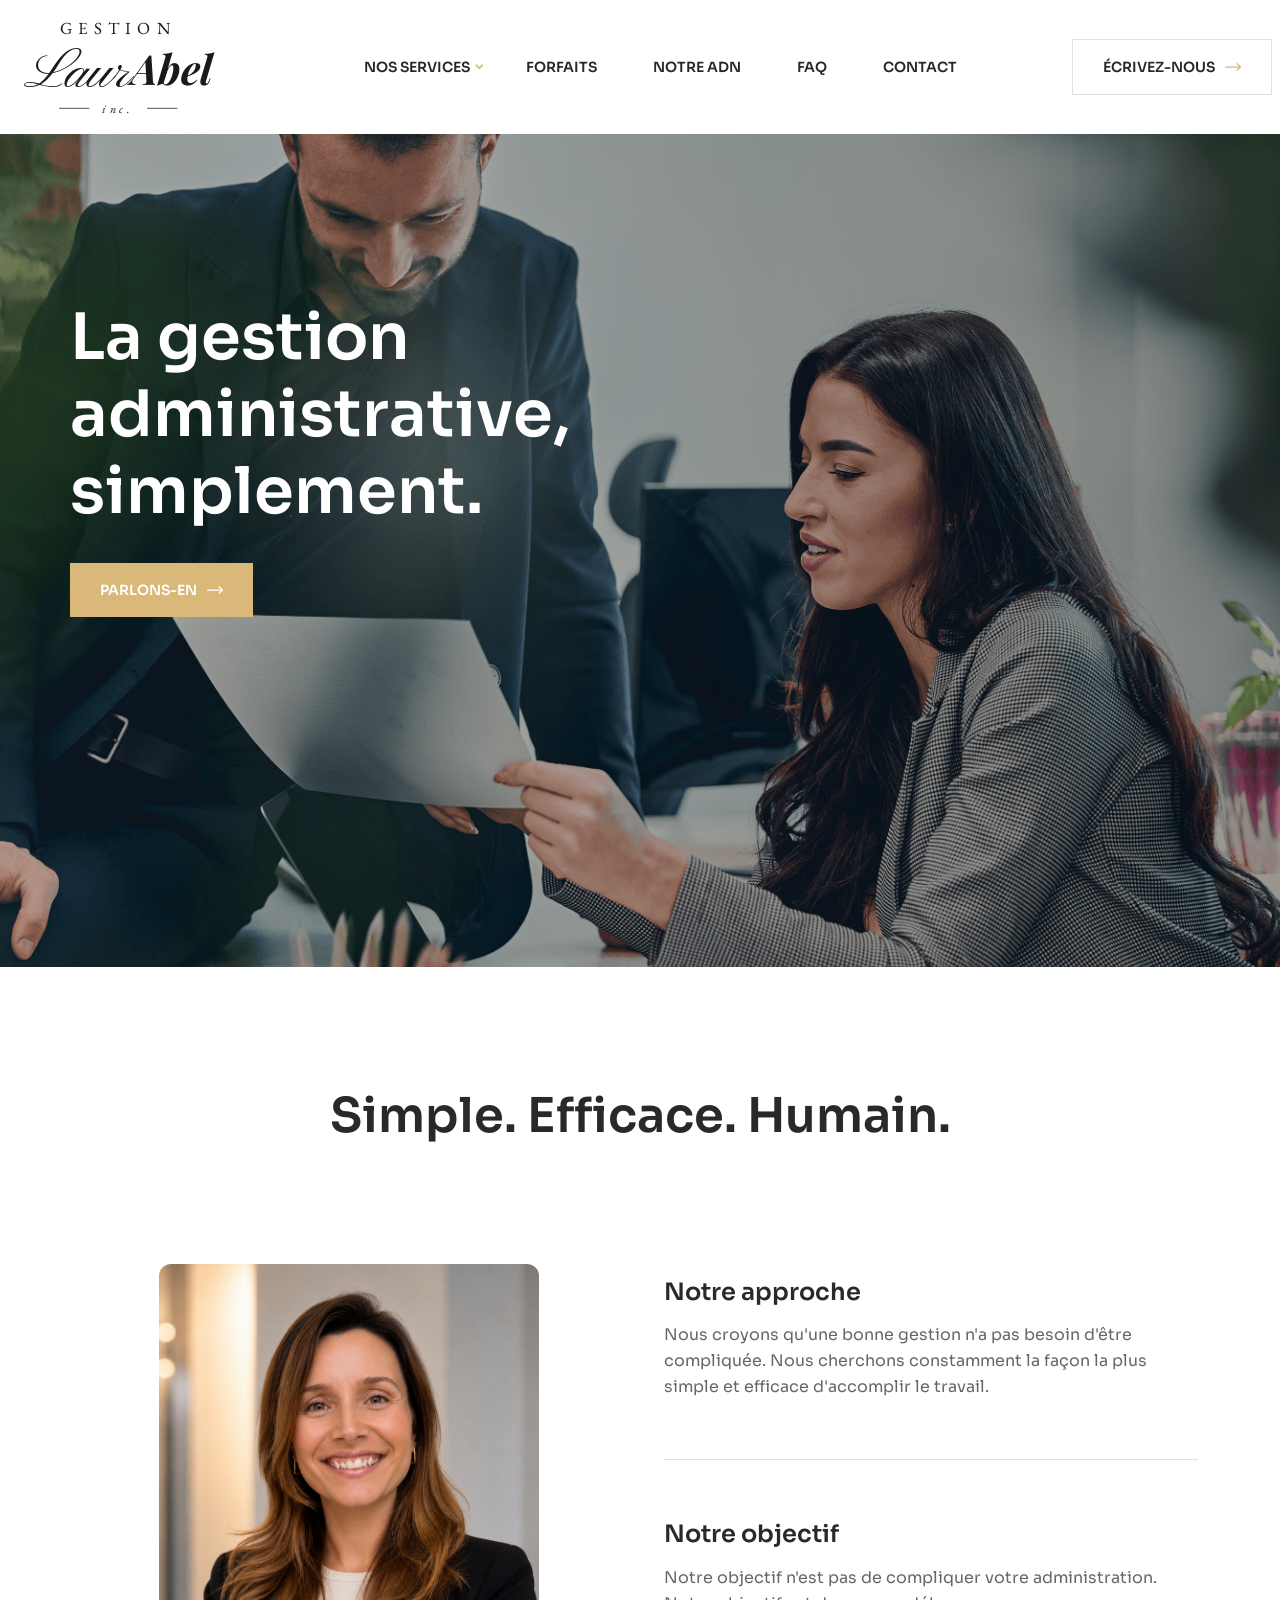
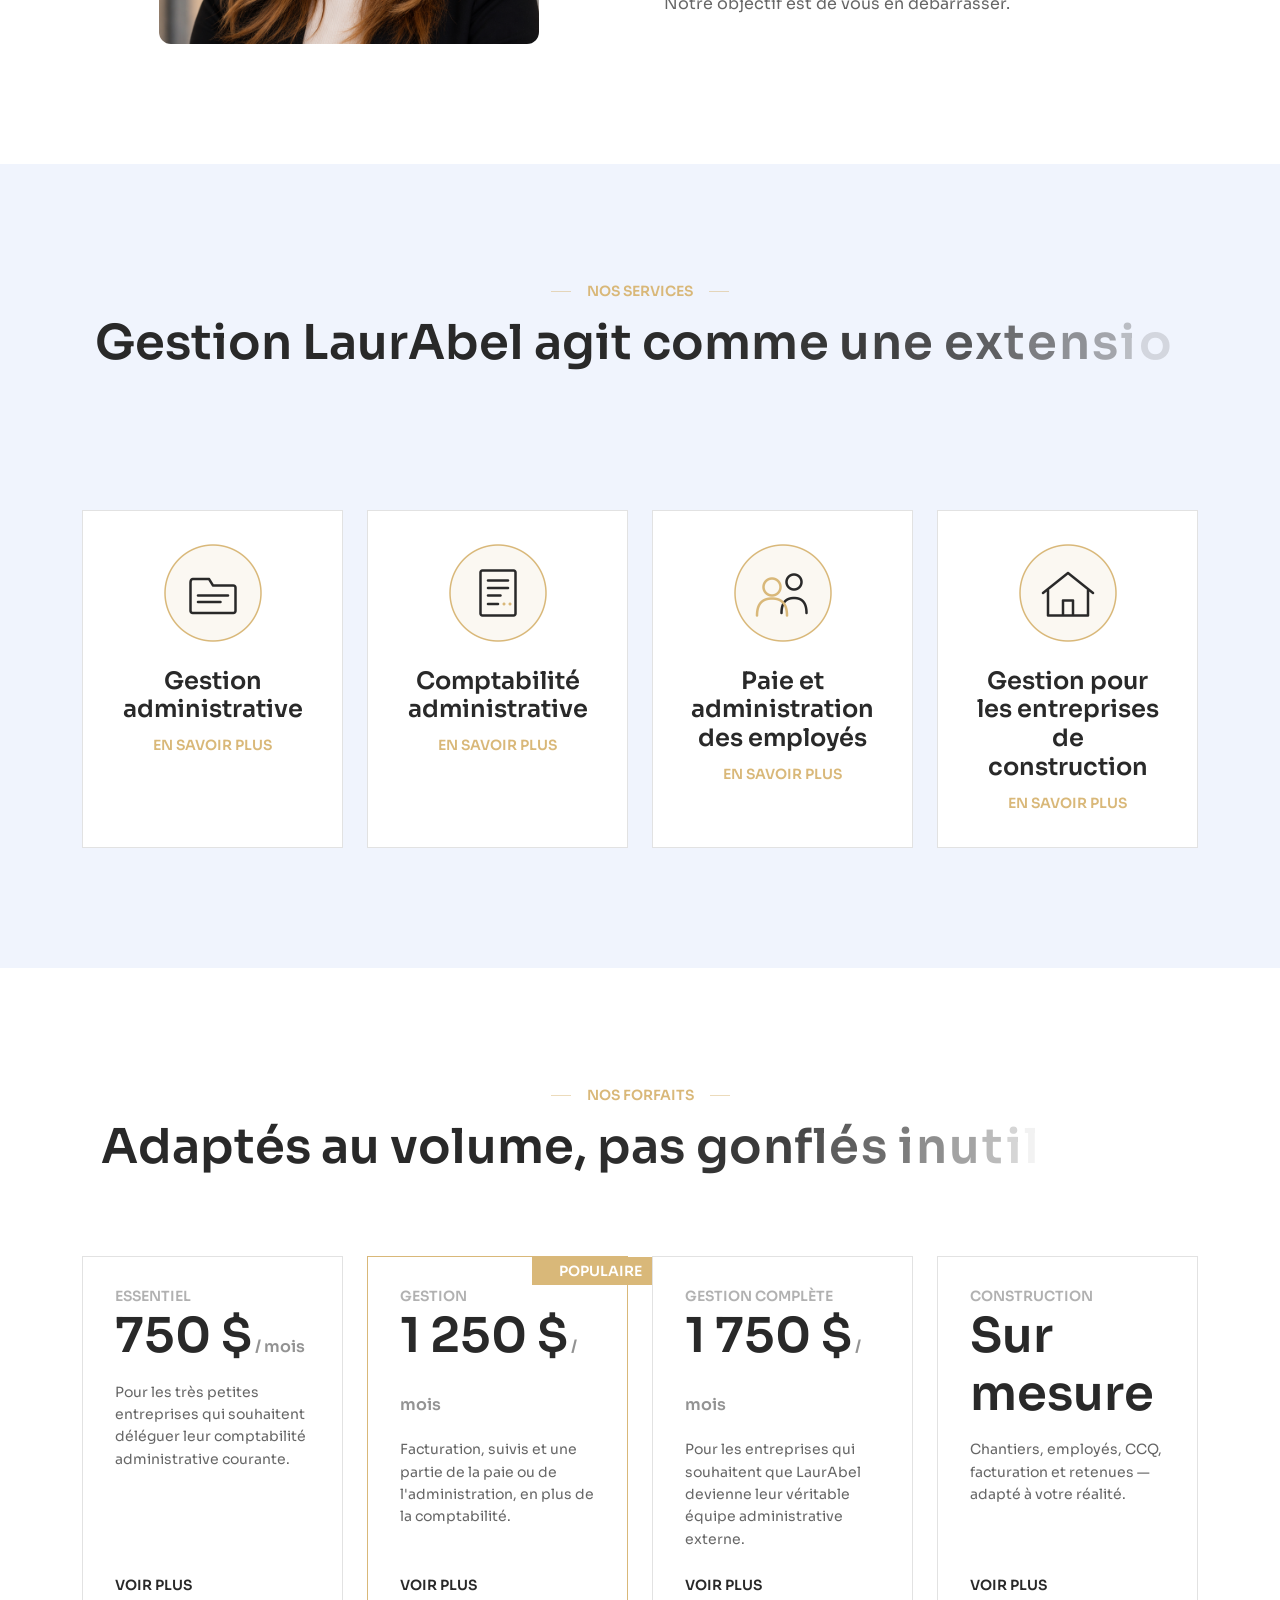
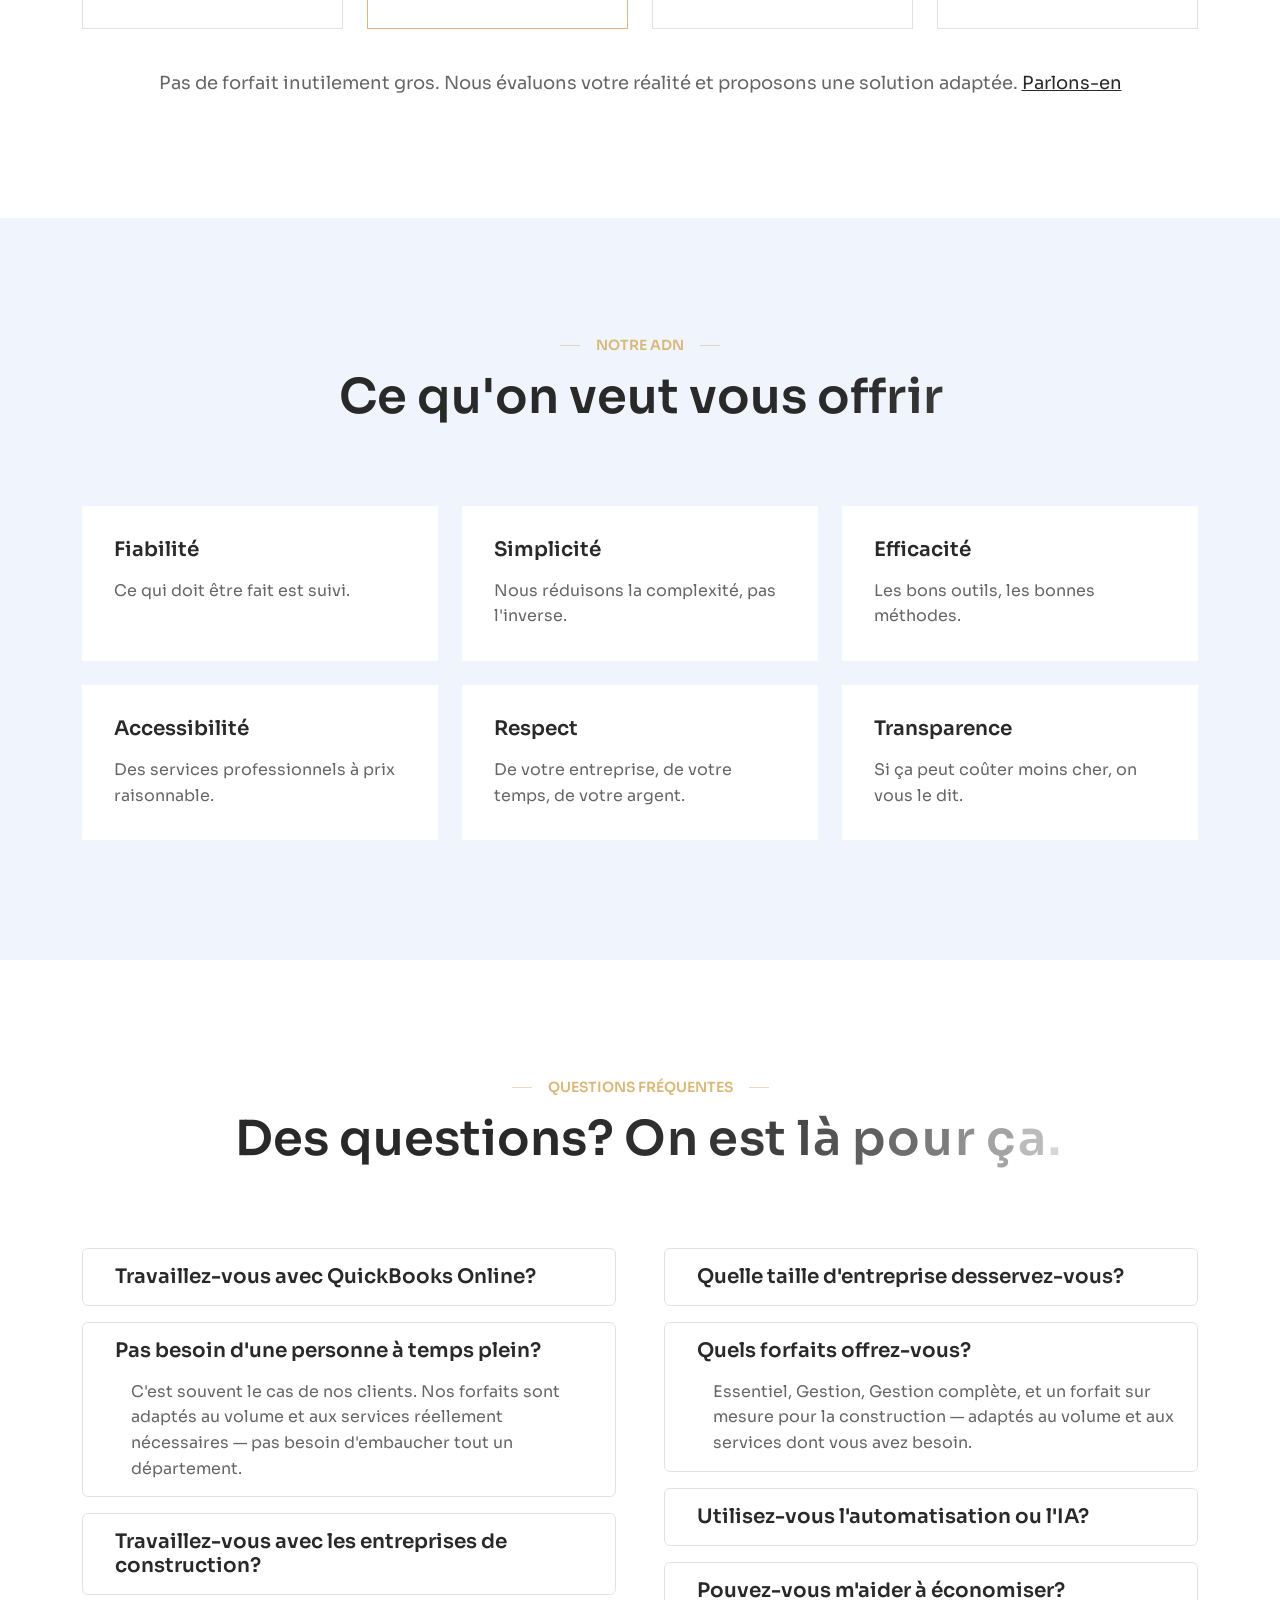
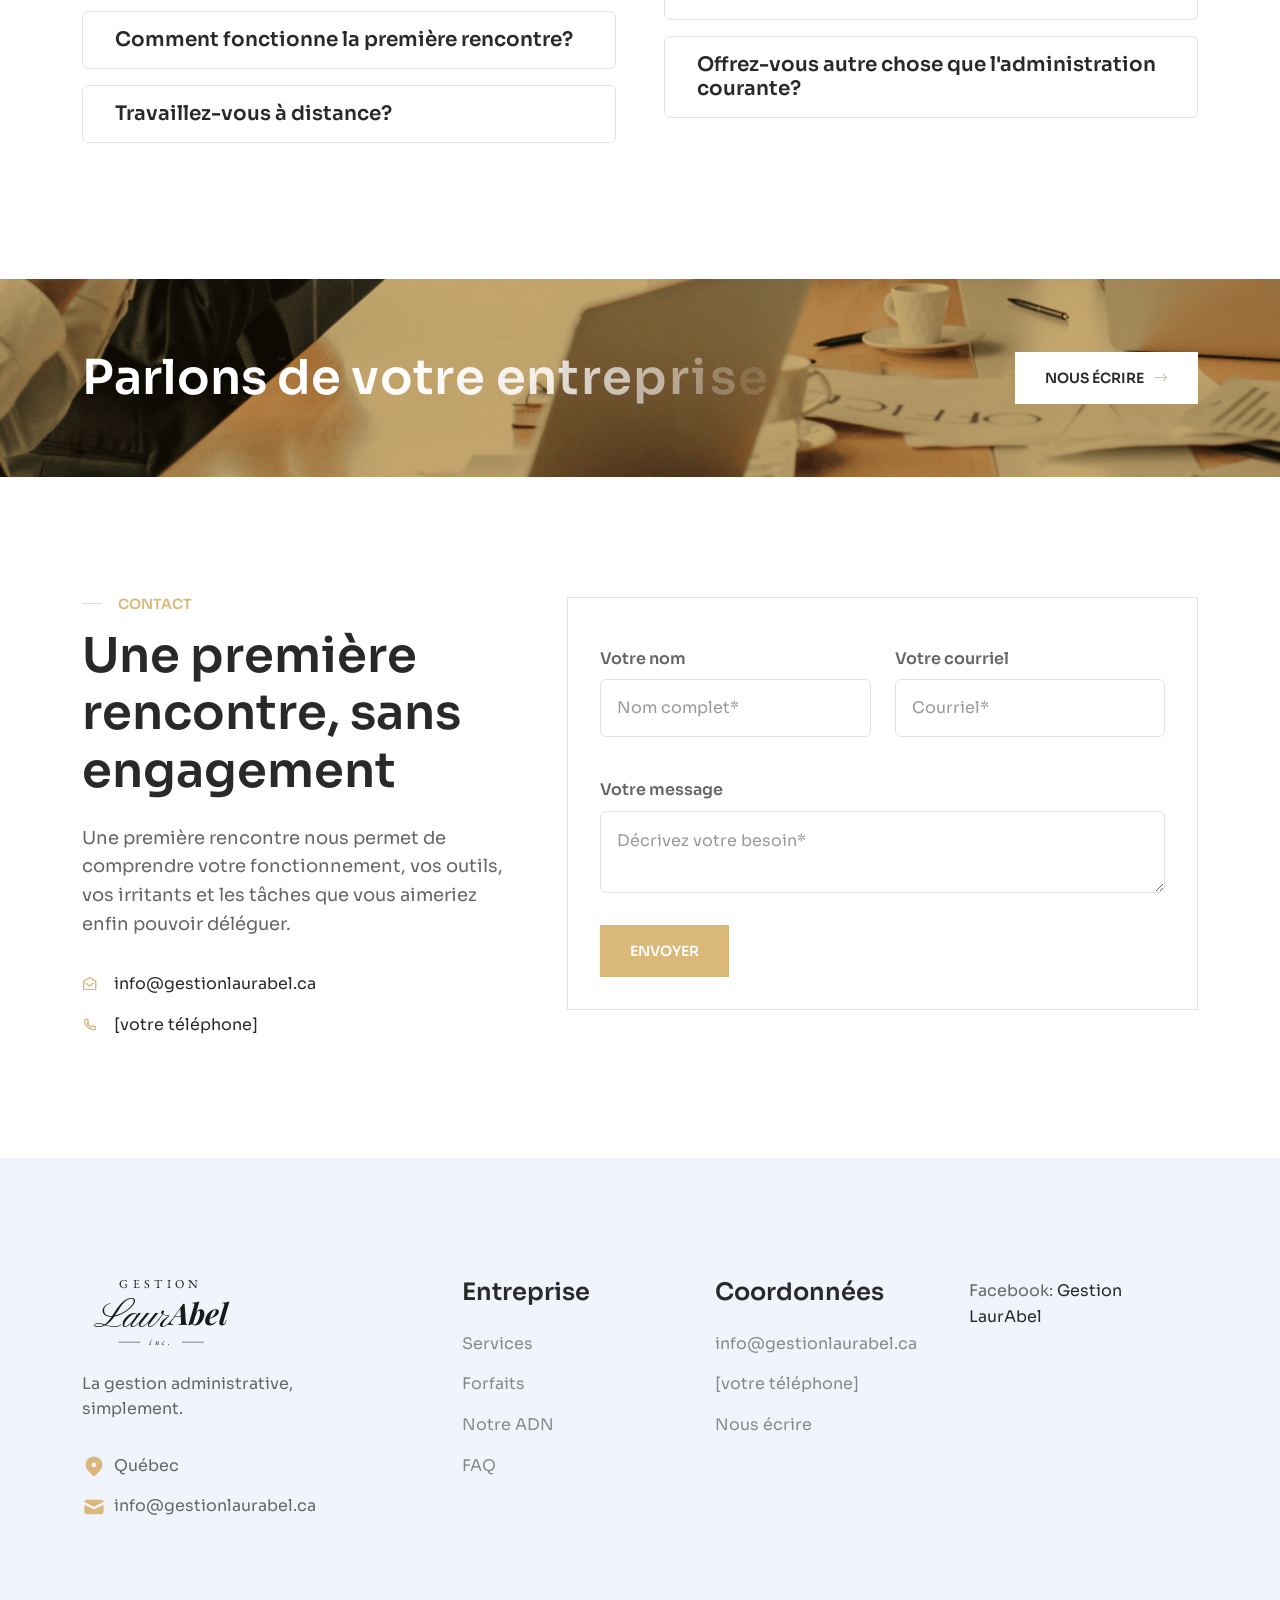
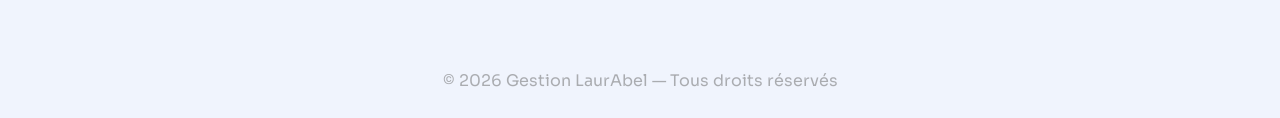
==== index.html @ ca289ada "big update" ====
<!doctype html>
<html lang="en">

<head>
    <!--prettier-ignore-->
    <meta charset="UTF-8" />
    <meta name="viewport" content="width=device-width, initial-scale=1.0" />
    <meta http-equiv="x-ua-compatible" content="ie=edge" />
    <title>Gestion LaurAbel — La gestion administrative, simplement.</title>
    <!-- Favicon icon-->
    <link rel="shortcut icon" type="image/x-icon" href="assets/imgs/template/favicon.svg" />
    <!-- Libs CSS -->
    <link rel="stylesheet" href="assets/css/vendors/bootstrap.min.css" />
    <link rel="stylesheet" href="assets/css/vendors/swiper-bundle.min.css" />
    <link rel="stylesheet" href="assets/css/vendors/aos.css" />
    <link rel="stylesheet" href="assets/css/vendors/carouselTicker.css" />
    <link rel="stylesheet" href="assets/css/vendors/odometer.css" />
    <link rel="stylesheet" href="assets/css/vendors/magnific-popup.css" />
    <link rel="stylesheet" href="assets/fonts/bootstrap-icons/bootstrap-icons.min.css" />
    <link rel="stylesheet" href="assets/fonts/boxicons/boxicons.min.css" />
    <link rel="stylesheet" href="assets/fonts/remixicon/remixicon.css" />
    <link rel="stylesheet" href="assets/fonts/fontawesome/fontawesome.min.css" />
    <link rel="stylesheet" href="assets/fonts/fontawesome/solid.min.css" />
    <link rel="stylesheet" href="assets/fonts/fontawesome/regular.min.css" />
    <link rel="stylesheet" href="https://fonts.googleapis.com/css2?family=Sora:wght@100..800&display=swap" />
    <!-- Main CSS -->
    <link rel="stylesheet" href="assets/css/main.css" />

    <link rel="stylesheet" href="assets/css/style.css" />
</head>

<body class="marketing-agency">
    <!--prettier-ignore-->
    <!--Preloader-->
    <div id="preloader">
        <div id="loader" class="loader">
            <div class="loader-container">
                <div class="loader-icon">
                    <svg class="rotateme" xmlns="http://www.w3.org/2000/svg" width="40" height="40" viewBox="0 0 40 40" fill="none">
                        <g>
                            <path class="fill-primary" d="M24.5043 9.79724L22.7082 18.3981L35.2929 17.1948L37.1117 7.00605L24.5043 9.79724Z" />
                            <path class="fill-primary" d="M31.9171 17.6837L23.2697 20.6189L30.6333 30.3865L40.723 26.6545L31.9171 17.6837Z" />
                            <path class="fill-primary" d="M28.4204 27.86L21.4605 22.2312L16.332 33.3249L24.7296 39.7347L28.4204 27.86Z" />
                            <path class="fill-primary" d="M17.5913 29.998L19.1912 21.3633L6.63465 22.8288L5.04812 33.0511L17.5913 29.998Z" />
                            <path class="fill-primary" d="M10.2917 22.1777L18.8717 19.0632L11.2859 9.45346L1.28177 13.3945L10.2917 22.1777Z" />
                            <path class="fill-primary" d="M13.7243 12.2243L20.8121 17.7054L25.6875 6.50938L17.1442 0.277556L13.7243 12.2243Z" />
                        </g>
                    </svg>
                </div>
            </div>
        </div>
    </div>
    <!--Preloader-end -->

    <!-- Navbar 14 -->
    <header>
        <nav class="navbar navbar-expand-lg  w-100 z-3">
            <div class="container custom-container w-100 mt-2 mb-2 px-lg-0">
                <a class="navbar-brand" href="index.html">
                    <img src="assets/imgs/logo/logo.svg" alt="Gestion LaurAbel" class="logo-nav" />
                </a>
                <div class="d-none d-lg-flex">
                    <ul class="navbar-nav mx-auto gap-4 align-items-lg-center">
                        <li class="nav-item dropdown menu-item-has-children">
                            <a class="nav-link text-uppercase" href="#" role="button" data-bs-toggle="dropdown" aria-expanded="false"> Nos services </a>
                            <ul class="dropdown-menu">
                                <li><a class="dropdown-item" href="services-gestion-administrative.html">Gestion administrative</a></li>
                                <li><a class="dropdown-item" href="services-comptabilite-administrative.html">Comptabilité administrative</a></li>
                                <li><a class="dropdown-item" href="services-paie-administration.html">Paie et administration des employés</a></li>
                                <li><a class="dropdown-item" href="services-construction.html">Gestion pour les entreprises de construction</a></li>
                            </ul>
                        </li>
                        <li class="nav-item">
                            <a class="nav-link text-uppercase" href="#forfaits"> Forfaits </a>
                        </li>
                        <li class="nav-item">
                            <a class="nav-link text-uppercase" href="#valeurs"> Notre ADN </a>
                        </li>
                        <li class="nav-item">
                            <a class="nav-link text-uppercase" href="#faq">FAQ</a>
                        </li>
                        <li class="nav-item">
                            <a class="nav-link text-uppercase" href="#contact">Contact</a>
                        </li>
                    </ul>
                </div>
                <div class="d-flex align-items-center gap-4">
                    <a href="#contact" class="btn btn-outline-secondary d-none d-md-flex">
                        <span>écrivez-nous</span>
                        <svg class="fill-primary" xmlns="http://www.w3.org/2000/svg" width="16" height="16" viewBox="0 0 16 16" fill="none">
                            <g clip-path="url(#clip0_816_117)">
                                <path d="M15.8167 7.55759C15.8165 7.5574 15.8163 7.55719 15.8161 7.557L12.5504 4.307C12.3057 4.06353 11.91 4.06444 11.6665 4.30912C11.423 4.55378 11.4239 4.9495 11.6686 5.193L13.8612 7.375H0.625C0.279813 7.375 0 7.65481 0 8C0 8.34519 0.279813 8.625 0.625 8.625H13.8612L11.6686 10.807C11.4239 11.0505 11.423 11.4462 11.6665 11.6909C11.91 11.9356 12.3058 11.9364 12.5504 11.693L15.8162 8.443C15.8163 8.44281 15.8165 8.44259 15.8167 8.4424C16.0615 8.19809 16.0607 7.80109 15.8167 7.55759Z" fill="white" />
                            </g>
                        </svg>
                    </a>
                    <div class="burger-icon burger-icon-white border rounded-3 top-0 end-0 position-relative">
                        <span class="burger-icon-top"></span>
                        <span class="burger-icon-mid"></span>
                        <span class="burger-icon-bottom"></span>
                    </div>
                </div>
            </div>
        </nav>

        <div class="mobile-menu-overlay"></div>
        <div class="mobile-header-active mobile-header-wrapper-style">
            <div class="mobile-header-wrapper-inner">
                <div class="mobile-header-logo">
                    <a class="d-flex align-items-center gap-2" href="index.html">
                        <img src="assets/imgs/logo/logo.svg" alt="Gestion LaurAbel" class="logo-nav-mobile" />
                    </a>
                    <div class="burger-icon burger-icon-white border rounded-circle">
                        <span class="burger-icon-top"></span>
                        <span class="burger-icon-mid"></span>
                        <span class="burger-icon-bottom"></span>
                    </div>
                </div>
                <div class="mobile-header-content-area">
                    <div class="perfect-scroll">
                        <div class="mobile-menu-wrap mobile-header-border">
                            <nav>
                                <ul class="mobile-menu ps-0">
                                    <li class="has-children">
                                        <a href="#">Nos services</a>
                                        <ul class="sub-menu">
                                            <li><a href="services-gestion-administrative.html">Gestion administrative</a></li>
                                            <li><a href="services-comptabilite-administrative.html">Comptabilité administrative</a></li>
                                            <li><a href="services-paie-administration.html">Paie et administration des employés</a></li>
                                            <li><a href="services-construction.html">Gestion pour les entreprises de construction</a></li>
                                        </ul>
                                    </li>
                                    <li><a href="#forfaits">Forfaits</a></li>
                                    <li><a href="#valeurs">Notre ADN</a></li>
                                    <li><a href="#faq">FAQ</a></li>
                                    <li><a href="#contact">Contact</a></li>
                                </ul>
                            </nav>
                        </div>
                    </div>
                </div>
                <div class="tgmobile__menu-bottom mt-auto">
                    <div class="contact-info">
                        <ul class="list-wrap">
                            <li><span class="opacity-50">Courriel:</span> <a href="mailto:info@gestionlaurabel.ca">info@gestionlaurabel.ca</a></li>
                            <li><span class="opacity-50">Téléphone:</span> <a href="tel:">[votre téléphone]</a></li>
                        </ul>
                    </div>
                    <div class="social-links">
                        <div class="social-icons gap-4 mt-4">
                            <a href="https://www.facebook.com/profile.php?id=61593967176019" class="border border-opacity-10 border-white icon-shape icon-md" target="_blank" rel="noopener">
                                <i class="bi bi-facebook"></i>
                            </a>
                        </div>
                    </div>
                </div>
            </div>
        </div>

    </header>

    <main>
        <!--prettier-ignore-->

        <!--marketing-agency home section 1-->
        <section class="marketing-agency-home-section-1 position-relative">
            <div class="custom-container position-relative">
                <div class="custom-container pt-150 pb-350 position-relative" data-background="assets/imgs/pages/marketing-agency/page-home/home-section-1/bg-img.png">
                    <div class="bg-overlay"></div>
                    <div class="container position-relative z-1">
                        <div class="row align-items-center">
                            <div class="col-lg-6 col-md-12 px-md-0">
                                <h3 class="text-white ds-3 mt-3 text-anime-style-2">La gestion administrative, simplement.</h3>
                                <a href="#contact" class="btn btn-primary mt-4" data-aos="fade-up" data-aos-delay="200">
                                    <span>parlons-en</span>
                                    <svg xmlns="http://www.w3.org/2000/svg" width="16" height="16" viewBox="0 0 16 16" fill="none">
                                        <g clip-path="url(#clip0_964_205)">
                                            <path d="M15.8167 7.55759C15.8165 7.5574 15.8163 7.55719 15.8161 7.557L12.5504 4.307C12.3057 4.06353 11.91 4.06444 11.6665 4.30912C11.423 4.55378 11.4239 4.9495 11.6686 5.193L13.8612 7.375H0.625C0.279813 7.375 0 7.65481 0 8C0 8.34519 0.279813 8.625 0.625 8.625H13.8612L11.6686 10.807C11.4239 11.0505 11.423 11.4462 11.6665 11.6909C11.91 11.9356 12.3058 11.9364 12.5504 11.693L15.8162 8.443C15.8163 8.44281 15.8165 8.44259 15.8167 8.4424C16.0615 8.19809 16.0607 7.80109 15.8167 7.55759Z" fill="white" />
                                        </g>
                                    </svg>
                                </a>
                            </div>
                        </div>
                    </div>
                </div>
            </div>
        </section>

        <!--marketing-agency-home section 2-->
        <section class="marketing-agency-home-section-2 position-relative overflow-hidden py-120">
            <div class="container position-relative z-1">
                <div class="row">
                    <div class="col-lg-10 mx-auto">
                        <div class="text-center pb-120">
                            <h2 class="text-anime-style-3 mb-0">
                                Simple. Efficace. Humain.
                            </h2>
                        </div>
                    </div>
                </div>
                <div class="row g-5 align-items-center">
                    <div class="col-lg-6 col-md-6 text-center">
                        <img data-aos="zoom-in" src="assets/imgs/pages/marketing-agency/page-home/home-section-2/img.png" alt="Gestion LaurAbel" style="max-width: 380px; width: 100%; border-radius: 12px;" />
                    </div>
                    <div class="col-lg-6">
                        <div class="border-bottom pb-60" data-aos="fade-up" data-aos-delay="200">
                            <h6>Notre approche</h6>
                            <p class="pt-2 mb-0">Nous croyons qu'une bonne gestion n'a pas besoin d'être compliquée. Nous cherchons constamment la façon la plus simple et efficace d'accomplir le travail.</p>
                        </div>
                        <div class="pt-60" data-aos="fade-up" data-aos-delay="400">
                            <h6>Notre objectif</h6>
                            <p class="pt-2">Notre objectif n'est pas de compliquer votre administration. Notre objectif est de vous en débarrasser.</p>
                        </div>
                    </div>
                </div>
            </div>
        </section>

        <!--marketing-agency-home-section-3-->
        <section id="services" class="marketing-agency-home-section-3 position-relative overflow-hidden py-120 bg-secondary-2">
            <div class="container">
                <div class="text-center">
                    <span class="content-top btn-text text-primary d-flex align-items-center justify-content-center">
                        <div class="line"></div>
                        <span class="mx-3">nos services</span>
                        <div class="line"></div>
                    </span>
                    <h2 class="mt-3 mb-80 text-anime-style-2">Gestion LaurAbel agit comme une extension de votre entreprise.</h2>
                </div>
            </div>
            <div class="container">
                <div class="row g-4">
                    <div class="col-lg-3 col-md-6" data-aos="fade-up" data-aos-delay="0">
                        <a href="services-gestion-administrative.html" class="text-decoration-none">
                            <div class="bg-white border p-5 text-center h-100 hover-up">
                                <img src="assets/imgs/icons/icon-admin.png" alt="Gestion administrative" style="width: 100px; height: 100px; margin: 0 auto 24px;" />
                                <h6 class="fw-semibold text-dark mb-2">Gestion administrative</h6>
                                <span class="fs-7 text-primary text-uppercase fw-semibold">en savoir plus</span>
                            </div>
                        </a>
                    </div>
                    <div class="col-lg-3 col-md-6" data-aos="fade-up" data-aos-delay="150">
                        <a href="services-comptabilite-administrative.html" class="text-decoration-none">
                            <div class="bg-white border p-5 text-center h-100 hover-up">
                                <img src="assets/imgs/icons/icon-compta.png" alt="Comptabilité administrative" style="width: 100px; height: 100px; margin: 0 auto 24px;" />
                                <h6 class="fw-semibold text-dark mb-2">Comptabilité administrative</h6>
                                <span class="fs-7 text-primary text-uppercase fw-semibold">en savoir plus</span>
                            </div>
                        </a>
                    </div>
                    <div class="col-lg-3 col-md-6" data-aos="fade-up" data-aos-delay="300">
                        <a href="services-paie-administration.html" class="text-decoration-none">
                            <div class="bg-white border p-5 text-center h-100 hover-up">
                                <img src="assets/imgs/icons/icon-paie.png" alt="Paie et administration des employés" style="width: 100px; height: 100px; margin: 0 auto 24px;" />
                                <h6 class="fw-semibold text-dark mb-2">Paie et administration des employés</h6>
                                <span class="fs-7 text-primary text-uppercase fw-semibold">en savoir plus</span>
                            </div>
                        </a>
                    </div>
                    <div class="col-lg-3 col-md-6" data-aos="fade-up" data-aos-delay="450">
                        <a href="services-construction.html" class="text-decoration-none">
                            <div class="bg-white border p-5 text-center h-100 hover-up">
                                <img src="assets/imgs/icons/icon-construction.png" alt="Gestion pour les entreprises de construction" style="width: 100px; height: 100px; margin: 0 auto 24px;" />
                                <h6 class="fw-semibold text-dark mb-2">Gestion pour les entreprises de construction</h6>
                                <span class="fs-7 text-primary text-uppercase fw-semibold">en savoir plus</span>
                            </div>
                        </a>
                    </div>
                </div>
            </div>
        </section>
        <!--marketing-agency-home home section 4-->
        <section id="forfaits" class="marketing-agency-home-section-4 position-relative overflow-hidden pt-120 pb-120">
            <div class="container">
                <div class="mb-80 text-center">
                    <span class="content-top btn-text text-primary d-flex align-items-center justify-content-center">
                        <div class="line"></div>
                        <span class="mx-3">nos forfaits</span>
                        <div class="line"></div>
                    </span>
                    <h2 class="text-dark mt-3 text-anime-style-2">Adaptés au volume, pas gonflés inutilement</h2>
                </div>
                <div class="row g-4">
                    <div class="col-lg-3 col-md-6" data-aos="fade-up" data-aos-delay="0">
                        <div class="bg-white border p-5 h-100 d-flex flex-column">
                            <span class="btn-text opacity-50">Essentiel</span>
                            <h2 class="mb-3 mt-1">750 $<span class="fs-6 opacity-50"> / mois</span></h2>
                            <p class="fs-7 mb-4">Pour les très petites entreprises qui souhaitent déléguer leur comptabilité administrative courante.</p>
                            <a href="forfait-essentiel.html" class="text-uppercase fs-7 fw-semibold mt-auto hover-up">voir plus</a>
                        </div>
                    </div>
                    <div class="col-lg-3 col-md-6" data-aos="fade-up" data-aos-delay="200">
                        <div class="bg-white border border-primary position-relative p-5 h-100 d-flex flex-column">
                            <span class="tag-recommended position-absolute btn-text text-white">populaire</span>
                            <span class="btn-text opacity-50">Gestion</span>
                            <h2 class="mb-3 mt-1">1 250 $<span class="fs-6 opacity-50"> / mois</span></h2>
                            <p class="fs-7 mb-4">Facturation, suivis et une partie de la paie ou de l'administration, en plus de la comptabilité.</p>
                            <a href="forfait-gestion.html" class="text-uppercase fs-7 fw-semibold mt-auto hover-up">voir plus</a>
                        </div>
                    </div>
                    <div class="col-lg-3 col-md-6" data-aos="fade-up" data-aos-delay="400">
                        <div class="bg-white border p-5 h-100 d-flex flex-column">
                            <span class="btn-text opacity-50">Gestion complète</span>
                            <h2 class="mb-3 mt-1">1 750 $<span class="fs-6 opacity-50"> / mois</span></h2>
                            <p class="fs-7 mb-4">Pour les entreprises qui souhaitent que LaurAbel devienne leur véritable équipe administrative externe.</p>
                            <a href="forfait-gestion-complete.html" class="text-uppercase fs-7 fw-semibold mt-auto hover-up">voir plus</a>
                        </div>
                    </div>
                    <div class="col-lg-3 col-md-6" data-aos="fade-up" data-aos-delay="600">
                        <div class="bg-white border p-5 h-100 d-flex flex-column">
                            <span class="btn-text opacity-50">Construction</span>
                            <h2 class="mb-3 mt-1">Sur mesure</h2>
                            <p class="fs-7 mb-4">Chantiers, employés, CCQ, facturation et retenues — adapté à votre réalité.</p>
                            <a href="forfait-construction.html" class="text-uppercase fs-7 fw-semibold mt-auto hover-up">voir plus</a>
                        </div>
                    </div>
                </div>
                <div class="text-center mt-6">
                    <p class="fs-18 mb-0">Pas de forfait inutilement gros. Nous évaluons votre réalité et proposons une solution adaptée. <a href="#contact" class="text-decoration-underline">Parlons-en</a></p>
                </div>
            </div>
        </section>
        <section id="valeurs" class="marketing-agency-home-section-3b position-relative overflow-hidden py-120 bg-secondary-2">
            <div class="container">
                <div class="text-center mb-80">
                    <span class="content-top btn-text text-primary d-flex align-items-center justify-content-center">
                        <div class="line"></div>
                        <span class="mx-3">notre adn</span>
                        <div class="line"></div>
                    </span>
                    <h2 class="mt-3 text-anime-style-2">Ce qu'on veut vous offrir</h2>
                </div>
                <div class="row g-4">
                    <div class="col-lg-4 col-md-6">
                        <div class="bg-white p-5 h-100" data-aos="fade-up" data-aos-delay="0">
                            <h6 class="fs-20 mb-3">Fiabilité</h6>
                            <p class="mb-0">Ce qui doit être fait est suivi.</p>
                        </div>
                    </div>
                    <div class="col-lg-4 col-md-6">
                        <div class="bg-white p-5 h-100" data-aos="fade-up" data-aos-delay="100">
                            <h6 class="fs-20 mb-3">Simplicité</h6>
                            <p class="mb-0">Nous réduisons la complexité, pas l'inverse.</p>
                        </div>
                    </div>
                    <div class="col-lg-4 col-md-6">
                        <div class="bg-white p-5 h-100" data-aos="fade-up" data-aos-delay="200">
                            <h6 class="fs-20 mb-3">Efficacité</h6>
                            <p class="mb-0">Les bons outils, les bonnes méthodes.</p>
                        </div>
                    </div>
                    <div class="col-lg-4 col-md-6">
                        <div class="bg-white p-5 h-100" data-aos="fade-up" data-aos-delay="300">
                            <h6 class="fs-20 mb-3">Accessibilité</h6>
                            <p class="mb-0">Des services professionnels à prix raisonnable.</p>
                        </div>
                    </div>
                    <div class="col-lg-4 col-md-6">
                        <div class="bg-white p-5 h-100" data-aos="fade-up" data-aos-delay="400">
                            <h6 class="fs-20 mb-3">Respect</h6>
                            <p class="mb-0">De votre entreprise, de votre temps, de votre argent.</p>
                        </div>
                    </div>
                    <div class="col-lg-4 col-md-6">
                        <div class="bg-white p-5 h-100" data-aos="fade-up" data-aos-delay="500">
                            <h6 class="fs-20 mb-3">Transparence</h6>
                            <p class="mb-0">Si ça peut coûter moins cher, on vous le dit.</p>
                        </div>
                    </div>
                </div>
            </div>
        </section>

        <section id="faq" class="marketing-agency-home-section-3c position-relative overflow-hidden py-120">
            <div class="container">
                <div class="text-center mb-80">
                    <span class="content-top btn-text text-primary d-flex align-items-center justify-content-center">
                        <div class="line"></div>
                        <span class="mx-3">questions fréquentes</span>
                        <div class="line"></div>
                    </span>
                    <h2 class="mt-3 text-anime-style-2">Des questions? On est là pour ça.</h2>
                </div>
                <div class="row g-lg-5">
                    <div class="col-lg-6">
                        <div class="accordion">
                            <div class="px-0 card collapse-custom mb-3 border" data-aos="fade-up" data-aos-delay="0">
                                <div class="p-0 card-header border-0 bg-transparent">
                                    <a class="collapsed p-3 fw-bold d-flex align-items-center" data-bs-toggle="collapse" href="#collapse1">
                                        <span class="me-3 arrow"></span>
                                        <h6 class="mb-0 fs-20"><span>Travaillez-vous avec QuickBooks Online?</span></h6>
                                    </a>
                                </div>
                                <div id="collapse1" class="collapse" data-bs-parent=".accordion">
                                    <p class="pe-3 fs-6 fw-regular ps-7">Oui, pour la gestion comptable courante. Si votre entreprise utilise un autre système, on peut évaluer avec vous la possibilité d'une transition.</p>
                                </div>
                            </div>
                            <div class="px-0 card collapse-custom mb-3 border" data-aos="fade-up" data-aos-delay="200">
                                <div class="p-0 card-header border-0 bg-transparent">
                                    <a class="p-3 fw-bold d-flex align-items-center" data-bs-toggle="collapse" href="#collapse2">
                                        <span class="me-3 arrow"></span>
                                        <h6 class="mb-0 fs-20"><span>Pas besoin d'une personne à temps plein?</span></h6>
                                    </a>
                                </div>
                                <div id="collapse2" class="collapse show" data-bs-parent=".accordion">
                                    <p class="pe-3 fs-6 fw-regular ps-7">C'est souvent le cas de nos clients. Nos forfaits sont adaptés au volume et aux services réellement nécessaires — pas besoin d'embaucher tout un département.</p>
                                </div>
                            </div>
                            <div class="px-0 card collapse-custom mb-3 border" data-aos="fade-up" data-aos-delay="400">
                                <div class="p-0 card-header border-0 bg-transparent">
                                    <a class="collapsed p-3 fw-bold d-flex align-items-center" data-bs-toggle="collapse" href="#collapse3">
                                        <span class="me-3 arrow"></span>
                                        <h6 class="mb-0 fs-20"><span>Travaillez-vous avec les entreprises de construction?</span></h6>
                                    </a>
                                </div>
                                <div id="collapse3" class="collapse" data-bs-parent=".accordion">
                                    <p class="pe-3 fs-6 fw-regular ps-7">Oui. On connaît les réalités administratives particulières des petites entreprises de construction : feuilles de temps, CCQ, facturation par chantier, retenues contractuelles.</p>
                                </div>
                            </div>
                            <div class="px-0 card collapse-custom mb-3 border" data-aos="fade-up" data-aos-delay="600">
                                <div class="p-0 card-header border-0 bg-transparent">
                                    <a class="collapsed p-3 fw-bold d-flex align-items-center" data-bs-toggle="collapse" href="#collapse4">
                                        <span class="me-3 arrow"></span>
                                        <h6 class="mb-0 fs-20"><span>Comment fonctionne la première rencontre?</span></h6>
                                    </a>
                                </div>
                                <div id="collapse4" class="collapse" data-bs-parent=".accordion">
                                    <p class="pe-3 fs-6 fw-regular ps-7">Elle nous permet de comprendre votre fonctionnement, vos outils, vos irritants et les tâches que vous aimeriez enfin pouvoir déléguer.</p>
                                </div>
                            </div>
                            <div class="px-0 card collapse-custom mb-3 border" data-aos="fade-up" data-aos-delay="800">
                                <div class="p-0 card-header border-0 bg-transparent">
                                    <a class="collapsed p-3 fw-bold d-flex align-items-center" data-bs-toggle="collapse" href="#collapse5">
                                        <span class="me-3 arrow"></span>
                                        <h6 class="mb-0 fs-20"><span>Travaillez-vous à distance?</span></h6>
                                    </a>
                                </div>
                                <div id="collapse5" class="collapse" data-bs-parent=".accordion">
                                    <p class="pe-3 fs-6 fw-regular ps-7">Oui, on privilégie un environnement numérique et le travail à distance afin de garder nos opérations simples, rapides et efficaces.</p>
                                </div>
                            </div>
                        </div>
                    </div>
                    <div class="col-lg-6">
                        <div class="accordion2">
                            <div class="px-0 card collapse-custom mb-3 border" data-aos="fade-up" data-aos-delay="0">
                                <div class="p-0 card-header border-0 bg-transparent">
                                    <a class="collapsed p-3 fw-bold d-flex align-items-center" data-bs-toggle="collapse" href="#collapse6">
                                        <span class="me-3 arrow"></span>
                                        <h6 class="mb-0 fs-20"><span>Quelle taille d'entreprise desservez-vous?</span></h6>
                                    </a>
                                </div>
                                <div id="collapse6" class="collapse" data-bs-parent=".accordion2">
                                    <p class="pe-3 fs-6 fw-regular ps-7">Nos services sont particulièrement adaptés aux entreprises d'environ 10 employés et moins.</p>
                                </div>
                            </div>
                            <div class="px-0 card collapse-custom mb-3 border" data-aos="fade-up" data-aos-delay="200">
                                <div class="p-0 card-header border-0 bg-transparent">
                                    <a class="p-3 fw-bold d-flex align-items-center" data-bs-toggle="collapse" href="#collapse7">
                                        <span class="me-3 arrow"></span>
                                        <h6 class="mb-0 fs-20"><span>Quels forfaits offrez-vous?</span></h6>
                                    </a>
                                </div>
                                <div id="collapse7" class="collapse show" data-bs-parent=".accordion2">
                                    <p class="pe-3 fs-6 fw-regular ps-7">Essentiel, Gestion, Gestion complète, et un forfait sur mesure pour la construction — adaptés au volume et aux services dont vous avez besoin.</p>
                                </div>
                            </div>
                            <div class="px-0 card collapse-custom mb-3 border" data-aos="fade-up" data-aos-delay="400">
                                <div class="p-0 card-header border-0 bg-transparent">
                                    <a class="collapsed p-3 fw-bold d-flex align-items-center" data-bs-toggle="collapse" href="#collapse8">
                                        <span class="me-3 arrow"></span>
                                        <h6 class="mb-0 fs-20"><span>Utilisez-vous l'automatisation ou l'IA?</span></h6>
                                    </a>
                                </div>
                                <div id="collapse8" class="collapse" data-bs-parent=".accordion2">
                                    <p class="pe-3 fs-6 fw-regular ps-7">Lorsque ça améliore nos façons de faire, oui — tout en gardant une supervision humaine là où elle est nécessaire.</p>
                                </div>
                            </div>
                            <div class="px-0 card collapse-custom mb-3 border" data-aos="fade-up" data-aos-delay="600">
                                <div class="p-0 card-header border-0 bg-transparent">
                                    <a class="collapsed p-3 fw-bold d-flex align-items-center" data-bs-toggle="collapse" href="#collapse9">
                                        <span class="me-3 arrow"></span>
                                        <h6 class="mb-0 fs-20"><span>Pouvez-vous m'aider à économiser?</span></h6>
                                    </a>
                                </div>
                                <div id="collapse9" class="collapse" data-bs-parent=".accordion2">
                                    <p class="pe-3 fs-6 fw-regular ps-7">Si on identifie qu'un processus peut être simplifié ou qu'un abonnement semble inutile, on vous le propose — même si ça veut dire moins de travail à facturer de notre côté.</p>
                                </div>
                            </div>
                            <div class="px-0 card collapse-custom mb-3 border" data-aos="fade-up" data-aos-delay="800">
                                <div class="p-0 card-header border-0 bg-transparent">
                                    <a class="collapsed p-3 fw-bold d-flex align-items-center" data-bs-toggle="collapse" href="#collapse10">
                                        <span class="me-3 arrow"></span>
                                        <h6 class="mb-0 fs-20"><span>Offrez-vous autre chose que l'administration courante?</span></h6>
                                    </a>
                                </div>
                                <div id="collapse10" class="collapse" data-bs-parent=".accordion2">
                                    <p class="pe-3 fs-6 fw-regular ps-7">Oui : ressources humaines, budgets, procédures et optimisation, automatisation, subventions et soutien numérique de base.</p>
                                </div>
                            </div>
                        </div>
                    </div>
                </div>
            </div>
        </section>

        <section class="marketing-agency-home-section-9 position-relative overflow-hidden">
            <div class="cta" data-background="assets/imgs/pages/marketing-agency/page-home/home-section-9/bg.png">
                <div class="bg-overlay"></div>
                <div class="container position-relative z-1">
                    <div class="d-flex flex-wrap justify-content-center justify-content-lg-between align-items-center gap-5">
                        <h2 class="text-white mb-0 text-center text-anime-style-2">Parlons de votre entreprise.</h2>
                        <a href="#contact" class="btn btn-white" data-aos="zoom-in" data-aos-delay="200">
                            <span class="text-dark">nous écrire</span>
                            <i class="bi bi-arrow-right text-primary"></i>
                        </a>
                    </div>
                </div>
            </div>
        </section>

        <section id="contact" class="marketing-agency-home-section-3 position-relative overflow-hidden py-120">
            <div class="container">
                <div class="row g-5">
                    <div class="col-lg-5">
                        <span class="content-top btn-text text-primary d-flex align-items-center">
                            <div class="line"></div>
                            <span class="mx-3">contact</span>
                        </span>
                        <h2 class="mt-3 mb-4">Une première rencontre, sans engagement</h2>
                        <p class="fs-18 mb-5">Une première rencontre nous permet de comprendre votre fonctionnement, vos outils, vos irritants et les tâches que vous aimeriez enfin pouvoir déléguer.</p>
                        <div class="d-flex flex-column gap-3">
                            <a href="mailto:info@gestionlaurabel.ca" class="d-flex gap-3 align-items-center">
                                <i class="ri-mail-open-line text-primary"></i>
                                <span class="text-dark">info@gestionlaurabel.ca</span>
                            </a>
                            <a href="tel:" class="d-flex gap-3 align-items-center">
                                <i class="ri-phone-line text-primary"></i>
                                <span class="text-dark">[votre téléphone]</span>
                            </a>
                        </div>
                    </div>
                    <div class="col-lg-7">
                        <form action="https://formspree.io/f/xkjnzqvz" method="POST" class="form-group d-flex flex-column gap-3 p-md-5 p-4 border bg-white">
                            <div class="row">
                                <div class="col-md-6">
                                    <label for="username" class="fw-semibold mb-2 mt-3">Votre nom</label>
                                    <input type="text" name="nom" id="username" class="form-control p-3" placeholder="Nom complet*" required />
                                </div>
                                <div class="col-md-6">
                                    <label for="email" class="fw-semibold mb-2 mt-3">Votre courriel</label>
                                    <input type="email" name="email" id="email" class="form-control p-3" placeholder="Courriel*" required />
                                </div>
                            </div>
                            <div class="col-12">
                                <label for="message" class="fw-semibold mb-2 mt-4">Votre message</label>
                                <textarea name="message" class="form-control p-3 message" id="message" placeholder="Décrivez votre besoin*" required style="padding-left: 1rem !important;"></textarea>
                            </div>
                            <div class="d-inline-block">
                                <button class="btn btn-primary mt-3" type="submit">
                                    <span>Envoyer</span>
                                </button>
                            </div>
                        </form>
                    </div>
                </div>
            </div>
        </section>

    </main>
    <!--prettier-ignore-->
    <!-- Footer -->
    <footer>
        <div class="section-footer-14 position-relative">
            <div class="container-fluid">
                <div class="container position-relative z-2">
                    <div class="border-4 pt-120">
                        <div class="row pb-110">
                            <div class="col-lg-4 col-12">
                                <a href="index.html" class="d-flex align-items-center gap-2 d-inline-flex">
                                    <img src="assets/imgs/logo/logo.svg" alt="Gestion LaurAbel" class="logo-footer" />
                                </a>
                                <p class=" py-3">
                                    La gestion administrative, <br />
                                    simplement.
                                </p>
                                <a href="#" class="d-flex gap-2">
                                    <div>
                                        <svg class="fill-primary" xmlns="http://www.w3.org/2000/svg" width="24" height="24" viewBox="0 0 24 24" fill="none">
                                            <path fill-rule="evenodd" clip-rule="evenodd" d="M6.0604 4.86069C9.3408 1.58029 14.6594 1.58029 17.9398 4.86069C21.2202 8.1411 21.2202 13.4597 17.9398 16.7401L12.0001 22.6798L6.0604 16.7401C2.78 13.4597 2.78 8.1411 6.0604 4.86069ZM12.0001 13.2004C13.3256 13.2004 14.4001 12.1259 14.4001 10.8004C14.4001 9.47491 13.3256 8.40039 12.0001 8.40039C10.6746 8.40039 9.6001 9.47491 9.6001 10.8004C9.6001 12.1259 10.6746 13.2004 12.0001 13.2004Z" fill="white" />
                                        </svg>
                                    </div>
                                    <p>Québec</p>
                                </a>
                                <a href="#" class="d-flex gap-2">
                                    <div>
                                        <svg class="fill-primary" xmlns="http://www.w3.org/2000/svg" width="24" height="24" viewBox="0 0 24 24" fill="none">
                                            <path d="M2.4039 7.06105L11.9998 11.859L21.5959 7.06099C21.5235 5.80056 20.4785 4.80078 19.1999 4.80078H4.7999C3.52132 4.80078 2.47626 5.8006 2.4039 7.06105Z" fill="white" />
                                            <path d="M21.5999 9.74227L11.9998 14.5423L2.3999 9.74233V16.8008C2.3999 18.1263 3.47442 19.2008 4.7999 19.2008H19.1999C20.5254 19.2008 21.5999 18.1263 21.5999 16.8008V9.74227Z" fill="white" />
                                        </svg>
                                    </div>
                                    <p>info@gestionlaurabel.ca</p>
                                </a>
                            </div>
                            <div class="col-lg-8 mt-lg-0 mt-8">
                                <div class="row">
                                    <div class="col-lg-4 col-md-4 col-6">
                                        <h6 class="pb-3">Entreprise</h6>
                                        <div class="d-flex flex-column align-items-start">
                                            <a href="#services">
                                                <p class="hover-effect-1 opacity-75">Services</p>
                                            </a>
                                            <a href="#forfaits">
                                                <p class="hover-effect-1 opacity-75">Forfaits</p>
                                            </a>
                                            <a href="#valeurs">
                                                <p class="hover-effect-1 opacity-75">Notre ADN</p>
                                            </a>
                                            <a href="#faq">
                                                <p class="hover-effect-1 opacity-75">FAQ</p>
                                            </a>
                                        </div>
                                    </div>
                                    <div class="col-lg-4 col-md-4 col-6">
                                        <h6 class="pb-3">Coordonnées</h6>
                                        <div class="d-flex flex-column align-items-start">
                                            <a href="mailto:info@gestionlaurabel.ca"><p class="hover-effect-1 opacity-75">info@gestionlaurabel.ca</p></a>
                                            <a href="#"><p class="hover-effect-1 opacity-75">[votre téléphone]</p></a>
                                            <a href="#contact"><p class="hover-effect-1 opacity-75">Nous écrire</p></a>
                                        </div>
                                    </div>
                                    <div class="col-lg-4 col-md-4 col-6 mt-md-0 mt-5">
                                        <p class="fs=7">Facebook: <a href="https://www.facebook.com/profile.php?id=61593967176019" target="_blank" rel="noopener" class="text-dark hover-effect-1">Gestion LaurAbel</a></p>
                                    </div>
                                </div>
                            </div>
                        </div>
                    <div class="text-center py-4 d-flex align-items-center justify-content-center flex-wrap">
                        <p class=" opacity-50 mb-0">© 2026 Gestion LaurAbel — Tous droits réservés</p>
                    </div>
                </div>
            </div>
        </div>
    </div>
    </footer>

    <!-- Scroll top -->
    <div class="btn-scroll-top">
        <svg class="progress-square svg-content" width="100%" height="100%" viewBox="0 0 40 40">
            <path d="M8 1H32C35.866 1 39 4.13401 39 8V32C39 35.866 35.866 39 32 39H8C4.13401 39 1 35.866 1 32V8C1 4.13401 4.13401 1 8 1Z" />
        </svg>
    </div>

    <!-- Libs JS -->
    <script src="assets/js/vendors/jquery-3.7.1.min.js"></script>
    <script src="assets/js/vendors/bootstrap.bundle.min.js"></script>
    <script src="assets/js/vendors/swiper-bundle.min.js"></script>
    <script src="assets/js/vendors/aos.js"></script>
    <script src="assets/js/vendors/wow.min.js"></script>
    <script src="assets/js/vendors/headhesive.min.js"></script>
    <script src="assets/js/vendors/smart-stick-nav.js"></script>
    <script src="assets/js/vendors/jquery.carouselTicker.min.js"></script>
    <script src="assets/js/vendors/jquery.odometer.min.js"></script>
    <script src="assets/js/vendors/jquery.appear.js"></script>
    <script src="assets/js/vendors/jquery.magnific-popup.min.js"></script>
    <script src="assets/js/vendors/gsap.min.js"></script>
    <script src="assets/js/vendors/ScrollToPlugin.min.js"></script>
    <script src="assets/js/vendors/ScrollTrigger.min.js"></script>
    <script src="assets/js/vendors/aat.min.js"></script>
    <script src="assets/js/vendors/Splitetext.js"></script>
    <script src="assets/js/vendors/imagesloaded.pkgd.min.js"></script>
    <script src="assets/js/vendors/isotope.pkgd.min.js"></script>
    <!-- Theme JS -->
    <script src="assets/js/gsap-custom.js"></script>
    <script src="assets/js/main.js"></script>

</body>

</html>
---- assets/css/vendors/carouselTicker.css ----
/**
 * CSS style for carouselTicker
 **/
.carouselTicker__list {
    margin: 10px 0;
    padding: 0;
    list-style-type: none;
    overflow: hidden;
}
.carouselTicker__item {
    margin: 0 150px;
    float: left;
    text-align: center;
}
/**
 * CSS style for vertical direction
 **/
.carouselTicker_vertical .carouselTicker__list {
    margin: 0;
}
.carouselTicker_vertical .carouselTicker__item {
    margin: 0 0 5px 0;
    line-height: 60px;
    text-align: center;
}
#carouselTicker .carouselTicker__item,
#carouselTicker-destructor-example .carouselTicker__item,
#carouselTicker-buttons-controls-example .carouselTicker__item {
    width: auto;
    height: auto;
    line-height: normal;
}
.carouselTicker__item img {
    vertical-align: top;
}
---- assets/fonts/fontawesome/solid.min.css ----
/*!
 * Font Awesome Free 6.6.0 by @fontawesome - https://fontawesome.com
 * License - https://fontawesome.com/license/free (Icons: CC BY 4.0, Fonts: SIL OFL 1.1, Code: MIT License)
 * Copyright 2024 Fonticons, Inc.
 */
:host,
:root {
    --fa-style-family-classic: 'Font Awesome 6 Free';
    --fa-font-solid: normal 900 1em/1 'Font Awesome 6 Free';
}
@font-face {
    font-family: 'Font Awesome 6 Free';
    font-style: normal;
    font-weight: 900;
    font-display: block;
    src:
        url(./fa-solid-900.woff2) format('woff2'),
        url(./fa-solid-900.ttf) format('truetype');
}
.fa-solid,
.fas {
    font-weight: 900;
}
---- assets/fonts/fontawesome/regular.min.css ----
/*!
 * Font Awesome Free 6.6.0 by @fontawesome - https://fontawesome.com
 * License - https://fontawesome.com/license/free (Icons: CC BY 4.0, Fonts: SIL OFL 1.1, Code: MIT License)
 * Copyright 2024 Fonticons, Inc.
 */
:host,
:root {
    --fa-style-family-classic: 'Font Awesome 6 Free';
    --fa-font-regular: normal 400 1em/1 'Font Awesome 6 Free';
}
@font-face {
    font-family: 'Font Awesome 6 Free';
    font-style: normal;
    font-weight: 400;
    font-display: block;
    src:
        url(./fa-regular-400.woff2) format('woff2'),
        url(./fa-regular-400.ttf) format('truetype');
}
.fa-regular,
.far {
    font-weight: 400;
}
---- assets/css/main.css ----
@charset "UTF-8";
/*===========
   Theme Name: AliThemes - Bootstrap Dev Starter
   Author : alithemes
   Support: https://alithemes.ticksy.com
   Version: 1.0
=======
Table of contents
    01. Theme Default CSS
    02. Header
    03. Mobile Menu
    04. Banner
    05. Slider
    06. About
    07. Services
    08. Choose
    09. Project
    10. Pricing
    11. Request
    12. Consulting
    13. Testimonial
    14. Features
    15. Marquee
    16. Fact
    17. Team
    18. Call-back
    19. Blog
    20. Contact
    21. Brand
    22. 404 Error
    23. Footer
==============*/
:root {
  --tc-body-font-family: 'Sora', sans-serif;
  --tc-heading-font-family: 'Sora', sans-serif;
  --tc-btn-font-family: 'Sora', sans-serif;
  --tc-body-font-size: 16px;
  --tc-fs-1: 40px;
  --tc-fs-2: 32px;
  --tc-fs-3: 28px;
  --tc-fs-4: 24px;
  --tc-fs-5: 20px;
  --tc-fs-6: 16px;
  --tc-fs-7: 14px;
  --tc-fs-8: 12px;
  --tc-ds-1: 80px;
  --tc-ds-2: 72px;
  --tc-ds-3: 64px;
  --tc-ds-4: 56px;
  --tc-ds-5: 48px;
  --tc-ds-6: 40px;
  --tc-ds-xs-1: 64px;
  --tc-ds-xs-2: 56px;
  --tc-ds-xs-3: 48px;
  --tc-ds-xs-4: 36px;
  --tc-ds-xs-5: 28px;
  --tc-ds-xs-6: 24px;
  --tc-body-line-height: 1.6;
  --tc-heading-line-height: 1.2;
  --tc-theme-primary: #d9b879;
  --tc-theme-secondary: #6c757d;
  --tc-body-text: #666666;
  --tc-body-text-secondary: #999999;
  --tc-system-white: #ffffff;
  --tc-system-stroke: #e2e2e2;
  --tc-system-black: #292929;
  --tc-fw-black: 900;
  --tc-fw-extra-bold: 800;
  --tc-fw-bold: 700;
  --tc-fw-semi-bold: 600;
  --tc-fw-medium: 500;
  --tc-fw-regular: 400;
  --tc-fw-light: 300;
}

/*! normalize.css v8.0.1 | MIT License | github.com/necolas/normalize.css */
/* Document
   ========================================================================== */
/**
 * 1. Correct the line height in all browsers.
 * 2. Prevent adjustments of font size after orientation changes in iOS.
 */
html {
  line-height: 1.15; /* 1 */
  -webkit-text-size-adjust: 100%; /* 2 */
}

/* Sections
     ========================================================================== */
/**
   * Remove the margin in all browsers.
   */
body {
  margin: 0;
}

/**
   * Render the `main` element consistently in IE.
   */
main {
  display: block;
}

/**
   * Correct the font size and margin on `h1` elements within `section` and
   * `article` contexts in Chrome, Firefox, and Safari.
   */
h1 {
  font-size: 2em;
  margin: 0.67em 0;
}

/* Grouping content
     ========================================================================== */
/**
   * 1. Add the correct box sizing in Firefox.
   * 2. Show the overflow in Edge and IE.
   */
hr {
  box-sizing: content-box; /* 1 */
  height: 0; /* 1 */
  overflow: visible; /* 2 */
}

/**
   * 1. Correct the inheritance and scaling of font size in all browsers.
   * 2. Correct the odd `em` font sizing in all browsers.
   */
pre {
  font-family: monospace, monospace; /* 1 */
  font-size: 1em; /* 2 */
}

/* Text-level semantics
     ========================================================================== */
/**
   * Remove the gray background on active links in IE 10.
   */
a {
  background-color: transparent;
}

/**
   * 1. Remove the bottom border in Chrome 57-
   * 2. Add the correct text decoration in Chrome, Edge, IE, Opera, and Safari.
   */
abbr[title] {
  border-bottom: none; /* 1 */
  text-decoration: underline; /* 2 */
  -webkit-text-decoration: underline dotted;
          text-decoration: underline dotted; /* 2 */
}

/**
   * Add the correct font weight in Chrome, Edge, and Safari.
   */
b,
strong {
  font-weight: bolder;
}

/**
   * 1. Correct the inheritance and scaling of font size in all browsers.
   * 2. Correct the odd `em` font sizing in all browsers.
   */
code,
kbd,
samp {
  font-family: monospace, monospace; /* 1 */
  font-size: 1em; /* 2 */
}

/**
   * Add the correct font size in all browsers.
   */
small {
  font-size: 0.875em;
}

/**
   * Prevent `sub` and `sup` elements from affecting the line height in
   * all browsers.
   */
sub,
sup {
  font-size: 0.75em;
  line-height: 0;
  position: relative;
  vertical-align: baseline;
}

sub {
  bottom: -0.25em;
}

sup {
  top: -0.5em;
}

/* Embedded content
     ========================================================================== */
/**
   * Remove the border on images inside links in IE 10.
   */
img {
  border-style: none;
}

/* Forms
     ========================================================================== */
/**
   * 1. Change the font styles in all browsers.
   * 2. Remove the margin in Firefox and Safari.
   */
button,
input,
optgroup,
select,
textarea {
  font-family: inherit; /* 1 */
  font-size: 100%; /* 1 */
  line-height: 1.15; /* 1 */
  margin: 0; /* 2 */
}

/**
   * Show the overflow in IE.
   * 1. Show the overflow in Edge.
   */
button,
input {
  /* 1 */
  overflow: visible;
}

/**
   * Remove the inheritance of text transform in Edge, Firefox, and IE.
   * 1. Remove the inheritance of text transform in Firefox.
   */
button,
select {
  /* 1 */
  text-transform: none;
}

/**
   * Correct the inability to style clickable types in iOS and Safari.
   */
button,
[type=button],
[type=reset],
[type=submit] {
  -webkit-appearance: button;
}

/**
   * Remove the inner border and padding in Firefox.
   */
button::-moz-focus-inner,
[type=button]::-moz-focus-inner,
[type=reset]::-moz-focus-inner,
[type=submit]::-moz-focus-inner {
  border-style: none;
  padding: 0;
}

/**
   * Restore the focus styles unset by the previous rule.
   */
button:-moz-focusring,
[type=button]:-moz-focusring,
[type=reset]:-moz-focusring,
[type=submit]:-moz-focusring {
  outline: 1px dotted ButtonText;
}

/**
   * Correct the padding in Firefox.
   */
fieldset {
  padding: 0.35em 0.75em 0.625em;
}

/**
   * 1. Correct the text wrapping in Edge and IE.
   * 2. Correct the color inheritance from `fieldset` elements in IE.
   * 3. Remove the padding so developers are not caught out when they zero out
   *    `fieldset` elements in all browsers.
   */
legend {
  box-sizing: border-box; /* 1 */
  color: inherit; /* 2 */
  display: table; /* 1 */
  max-width: 100%; /* 1 */
  padding: 0; /* 3 */
  white-space: normal; /* 1 */
}

/**
   * Add the correct vertical alignment in Chrome, Firefox, and Opera.
   */
progress {
  vertical-align: baseline;
}

/**
   * Remove the default vertical scrollbar in IE 10+.
   */
textarea {
  overflow: auto;
}

/**
   * 1. Add the correct box sizing in IE 10.
   * 2. Remove the padding in IE 10.
   */
[type=checkbox],
[type=radio] {
  box-sizing: border-box; /* 1 */
  padding: 0; /* 2 */
  border-radius: 0.25em;
}
[type=checkbox]:checked,
[type=radio]:checked {
  background-color: var(--tc-theme-primary) !important;
  border-color: var(--tc-theme-primary) !important;
}

/**
   * Correct the cursor style of increment and decrement buttons in Chrome.
   */
[type=number]::-webkit-inner-spin-button,
[type=number]::-webkit-outer-spin-button {
  height: auto;
}

/**
   * 1. Correct the odd appearance in Chrome and Safari.
   * 2. Correct the outline style in Safari.
   */
[type=search] {
  -webkit-appearance: textfield; /* 1 */
  outline-offset: -2px; /* 2 */
}

/**
   * Remove the inner padding in Chrome and Safari on macOS.
   */
[type=search]::-webkit-search-decoration {
  -webkit-appearance: none;
}

/**
   * 1. Correct the inability to style clickable types in iOS and Safari.
   * 2. Change font properties to `inherit` in Safari.
   */
::-webkit-file-upload-button {
  -webkit-appearance: button; /* 1 */
  font: inherit; /* 2 */
}

/* Interactive
     ========================================================================== */
/*
   * Add the correct display in Edge, IE 10+, and Firefox.
   */
details {
  display: block;
}

/*
   * Add the correct display in all browsers.
   */
summary {
  display: list-item;
}

/* Misc
     ========================================================================== */
/**
   * Add the correct display in IE 10+.
   */
template {
  display: none;
}

/**
   * Add the correct display in IE 10.
   */
[hidden] {
  display: none;
}

a {
  text-decoration: none;
}

img {
  max-width: 100%;
}

/*=============================
    Keyframe Animation
===============================*/
.zoom-img {
  transform: translateZ(0);
  overflow: hidden;
}
.zoom-img img {
  display: block;
  transition: transform 0.35s ease-in-out;
}
.zoom-img:hover img {
  transform: scale(1.05);
}
@keyframes hoverShine {
  100% {
    left: 125%;
  }
}
.shine-animate {
  display: block;
  overflow: hidden;
  position: relative;
  z-index: 1;
}
.shine-animate:before {
  position: absolute;
  top: 0;
  left: -100%;
  display: block;
  content: "";
  width: 50%;
  height: 100%;
  background: linear-gradient(to right, rgba(255, 255, 255, 0) 0%, rgba(255, 255, 255, 0.2) 100%);
  transform: skewX(-25deg);
  z-index: 1;
}

.shine-animate-item:hover .shine-animate:before {
  animation: hoverShine 1s;
}

.alltuchtopdown {
  animation: alltuchtopdown 1.5s ease-in-out 0s infinite alternate;
  animation-duration: 3s;
}

@keyframes alltuchtopdown {
  0% {
    transform: rotateX(0deg) translateY(0px);
  }
  50% {
    transform: rotateX(0deg) translateY(-20px);
  }
  100% {
    transform: rotateX(0deg) translateY(0px);
  }
}
.rightToLeft {
  animation-name: rightToLeft;
  animation-duration: 10s;
  animation-iteration-count: infinite;
  animation-timing-function: linear;
}

@keyframes rightToLeft {
  0% {
    transform: translateX(-30px);
  }
  50% {
    transform: translateX(-10px);
  }
  100% {
    transform: translateX(-30px);
  }
}
.ribbonRotate {
  animation-name: ribbonRotate;
  animation-duration: 10s;
  animation-iteration-count: infinite;
  animation-timing-function: linear;
}

@keyframes ribbonRotate {
  0%, 100% {
    transform: rotate(0);
  }
  25%, 75% {
    transform: rotate(15deg);
  }
  50% {
    transform: rotate(30deg);
  }
}
.rotateme {
  animation-name: rotateme;
  animation-duration: 10s;
  animation-iteration-count: infinite;
  animation-timing-function: linear;
}

@keyframes rotateme {
  from {
    transform: rotate(0deg);
  }
  to {
    transform: rotate(360deg);
  }
}
@keyframes fadeInUp2 {
  0% {
    opacity: 0;
    transform: translateY(20px);
  }
  100% {
    opacity: 1;
    transform: translateY(0);
  }
}
.fadeInUp2 {
  animation-name: fadeInUp2;
  animation-delay: 0.5s;
  animation-duration: 0.5s;
  animation-fill-mode: both;
}

@keyframes fadeInLeft2 {
  0% {
    opacity: 0;
    transform: translateX(-20px);
  }
  100% {
    opacity: 1;
    transform: translateX(0);
  }
}
.fadeInLeft2 {
  animation-name: fadeInLeft2;
  animation-delay: 0.5s;
  animation-duration: 0.5s;
  animation-fill-mode: both;
}

@keyframes marquee {
  0% {
    transform: translateX(0%);
  }
  100% {
    transform: translateX(-100%);
  }
}
@keyframes heartbeat {
  from {
    transform: scale(0.8);
  }
  to {
    transform: scale(1.05);
  }
}
@keyframes pulse-border {
  0% {
    transform: translateX(-50%) translateY(-50%) translateZ(0) scale(1);
    opacity: 1;
  }
  100% {
    transform: translateX(-50%) translateY(-50%) translateZ(0) scale(1.5);
    opacity: 0;
  }
}
.shake {
  animation-name: shake;
  animation-duration: 3s;
  animation-iteration-count: infinite;
  animation-timing-function: linear;
}
@keyframes shake {
  0% {
    transform: rotate(15deg);
  }
  50% {
    transform: rotate(-15deg);
  }
  100% {
    transform: rotate(15deg);
  }
}
.shake-2 {
  animation-name: shake-2;
  animation-duration: 2s;
  animation-iteration-count: infinite;
  animation-timing-function: linear;
}
@keyframes shake-2 {
  0% {
    transform: rotate(5deg);
  }
  50% {
    transform: rotate(-5deg);
  }
  100% {
    transform: rotate(5deg);
  }
}
.flickering {
  animation-name: flickering;
  animation-duration: 3s;
  animation-iteration-count: infinite;
  animation-timing-function: linear;
}
@keyframes flickering {
  0% {
    transform: scale(0.9);
  }
  50% {
    transform: scale(1.3);
  }
  100% {
    transform: scale(0.9);
  }
}
@keyframes animation__shape {
  0% {
    stroke-dashoffset: 12;
  }
  100% {
    stroke-dashoffset: 0;
  }
}
@keyframes animation__shape-two {
  0% {
    stroke-dashoffset: 18;
  }
  100% {
    stroke-dashoffset: 0;
  }
}
@keyframes animation__shape-three {
  0% {
    stroke-dashoffset: 24;
  }
  100% {
    stroke-dashoffset: 0;
  }
}
@keyframes animation__shape-four {
  0% {
    stroke-dashoffset: 14;
  }
  100% {
    stroke-dashoffset: 0;
  }
}
@keyframes animation__shape-five {
  0% {
    stroke-dashoffset: 16;
  }
  100% {
    stroke-dashoffset: 0;
  }
}
@keyframes animate-positive {
  0% {
    width: 0;
  }
}
.spin {
  animation: spin 15s linear infinite;
}

@keyframes spin {
  0% {
    transform: rotate(0);
  }
  100% {
    transform: rotate(360deg);
  }
}
/*img-animation**********************/
.img-custom-anim-right {
  animation: img-anim-right 1.3s forwards cubic-bezier(0.645, 0.045, 0.355, 1) 0.4s;
  opacity: 0;
}

@keyframes img-anim-right {
  0% {
    transform: translateX(5%);
    clip-path: inset(0 0 0 100%);
    opacity: 0;
  }
  100% {
    transform: translateX(0);
    clip-path: inset(0 0 0 0);
    opacity: 1;
  }
}
.img-custom-anim-left {
  animation: img-anim-left 1.3s forwards cubic-bezier(0.645, 0.045, 0.355, 1) 0.4s;
  opacity: 0;
}

@keyframes img-anim-left {
  0% {
    transform: translateX(-5%);
    clip-path: inset(0 100% 0 0);
    opacity: 0;
  }
  100% {
    transform: translateX(0);
    clip-path: inset(0 0 0 0);
    opacity: 1;
  }
}
.img-custom-anim-top {
  animation: img-anim-top 1.3s forwards cubic-bezier(0.645, 0.045, 0.355, 1);
  opacity: 0;
}

@keyframes img-anim-top {
  0% {
    transform: translateY(-5%);
    clip-path: inset(0 0 100% 0);
    opacity: 0;
  }
  100% {
    transform: translateY(0);
    clip-path: inset(0 0 0 0);
    opacity: 1;
  }
}
@media (max-width: 767px) {
  .img-custom-anim-right,
  .img-custom-anim-left,
  .img-custom-anim-top {
    animation: none;
    opacity: 1;
  }
}
.slideinleft,
.slideinright,
.slideindown,
.slideinup {
  opacity: 0;
  animation-fill-mode: forwards;
  animation-iteration-count: 1;
  animation-duration: 1.3s;
  animation-delay: 0.3s;
  animation-name: var(--animation-name);
}

.swiper-slide-active .slideinleft {
  --animation-name: slideinleft;
}
.swiper-slide-active .slideinright {
  --animation-name: slideinright;
}
.swiper-slide-active .slideinup {
  --animation-name: slideinup;
}
.swiper-slide-active .slideindown {
  --animation-name: slideindown;
}

@keyframes slideinleft {
  0% {
    opacity: 0;
    transform: translateX(-100px);
  }
  100% {
    opacity: 1;
    transform: translateX(0);
  }
}
@keyframes slideinright {
  0% {
    opacity: 0;
    transform: translateX(180px);
  }
  100% {
    opacity: 1;
    transform: translateX(0);
  }
}
@keyframes slideindown {
  0% {
    opacity: 0;
    transform: translateY(-100px);
  }
  100% {
    opacity: 1;
    transform: translateY(0);
  }
}
@keyframes slideinup {
  0% {
    opacity: 0;
    transform: translateY(100px);
  }
  100% {
    opacity: 1;
    transform: translateY(0);
  }
}
.odometer.odometer-auto-theme .odometer-digit,
.odometer.odometer-theme-default .odometer-digit {
  padding-right: 4px;
}

.icon-flip:hover img {
  transform: rotateY(180deg);
}

.mfp-with-zoom .mfp-container,
.mfp-with-zoom.mfp-bg {
  opacity: 0;
  -webkit-backface-visibility: hidden;
  transition: all 0.3s ease-out;
}

.mfp-with-zoom.mfp-ready .mfp-container {
  opacity: 1;
}

.mfp-with-zoom.mfp-ready.mfp-bg {
  opacity: 0.8;
  /* Độ mờ của background khi popup mở */
}

.mfp-with-zoom.mfp-removing .mfp-container,
.mfp-with-zoom.mfp-removing.mfp-bg {
  opacity: 0;
}

/*Scroll to top*/
.btn-scroll-top {
  position: fixed;
  right: 1.5rem;
  bottom: 1.5rem;
  width: 3rem;
  height: 3rem;
  cursor: pointer;
  display: block;
  border-radius: 10px;
  box-shadow: inset 0 0 0 0.1rem rgba(227, 229, 233, 0.25);
  z-index: 1010;
  opacity: 0;
  visibility: hidden;
  transform: translateY(0.75rem);
  transition: all 0.2s linear, margin-right 0s;
  background-color: var(--tc-system-white);
}
.btn-scroll-top:after {
  position: absolute;
  font-family: "bootstrap-icons" !important;
  content: "\f145";
  text-align: center;
  line-height: 3rem;
  font-size: 1.5rem;
  color: var(--tc-theme-primary);
  left: 0;
  top: 0;
  height: 3rem;
  width: 3rem;
  cursor: pointer;
  display: block;
  z-index: 1;
  transition: all 0.2s linear;
}
.btn-scroll-top.active-progress {
  visibility: visible;
  transform: translateY(0);
}
@media (min-width: 320px) {
  .btn-scroll-top.active-progress {
    opacity: 1;
  }
}
.btn-scroll-top svg path {
  fill: none;
}
.btn-scroll-top svg.progress-square path {
  stroke: var(--tc-theme-primary);
  stroke-width: 2;
  box-sizing: border-box;
  transition: all 0.2s linear;
}

.btn {
  --bs-btn-padding-x: 30px;
  --bs-btn-padding-y: 19px;
  --bs-btn-font-family: var(--tc-btn-font-family);
  --bs-btn-font-size: 14px;
  --bs-btn-font-weight: 600;
  --bs-btn-line-height: 100%;
  --bs-btn-color: var(--bs-body-color);
  --bs-btn-bg: transparent;
  --bs-btn-border-width: var(--bs-border-width);
  --bs-btn-border-color: transparent;
  --bs-btn-border-radius: 0px;
  --bs-btn-hover-border-color: transparent;
  --bs-btn-box-shadow: inset 0 1px 0 rgba(255, 255, 255, 0.15), 0 1px 1px rgba(0, 0, 0, 0.075);
  --bs-btn-disabled-opacity: 0.65;
  --bs-btn-focus-box-shadow: 0 0 0 0.25rem rgba(var(--bs-btn-focus-shadow-rgb), 0.5);
  display: inline-flex;
  align-items: center;
  justify-content: center;
  padding: var(--bs-btn-padding-y) var(--bs-btn-padding-x);
  font-family: var(--bs-btn-font-family);
  font-size: var(--bs-btn-font-size);
  font-weight: var(--bs-btn-font-weight);
  line-height: var(--bs-btn-line-height);
  color: var(--bs-btn-color);
  text-align: center;
  text-decoration: none;
  vertical-align: middle;
  cursor: pointer;
  -webkit-user-select: none;
  -moz-user-select: none;
  user-select: none;
  border: var(--bs-btn-border-width) solid var(--bs-btn-border-color);
  border-radius: var(--bs-btn-border-radius);
  background: var(--bs-btn-bg);
  gap: 10px;
  text-transform: uppercase;
  transition: color 0.15s ease-in-out, background-color 0.15s ease-in-out, border-color 0.15s ease-in-out, box-shadow 0.15s ease-in-out;
}
.btn svg path {
  transition: 0.15s ease-in-out;
}
.btn:hover svg path {
  transition: 0.15s ease-in-out;
  fill: var(--bs-btn-hover-color) !important;
}

.btn-primary {
  --bs-btn-color: var(--tc-system-white);
  --bs-btn-bg: var(--tc-theme-primary);
  --bs-btn-border-color: none;
  --bs-btn-hover-color: var(--tc-system-white);
  --bs-btn-hover-bg: var(--tc-theme-primary) !important;
  --bs-btn-hover-border-color: none;
  --bs-btn-focus-shadow-rgb: 49, 132, 253;
  --bs-btn-active-color: var(--tc-system-white);
  --bs-btn-active-bg: var(--tc-theme-primary);
  --bs-btn-active-border-color: var(--tc-theme-primary);
  --bs-btn-active-shadow: inset 0 3px 5px rgba(0, 0, 0, 0.125);
  --bs-btn-disabled-color: var(--tc-system-black);
  --bs-btn-disabled-bg: var(--tc-theme-primary);
  --bs-btn-disabled-border-color: var(--tc-theme-primary);
}

.btn-dark {
  --bs-btn-color: var(--tc-system-white);
  --bs-btn-bg: var(--tc-system-black);
  --bs-btn-border-color: none;
  --bs-btn-hover-color: var(--tc-system-white);
  --bs-btn-hover-bg: var(--tc-system-black);
  --bs-btn-hover-border-color: none;
  --bs-btn-focus-shadow-rgb: 49, 132, 253;
  --bs-btn-active-color: var(--tc-system-white);
  --bs-btn-active-bg: var(--tc-system-black);
  --bs-btn-active-border-color: var(--tc-system-black);
  --bs-btn-active-shadow: inset 0 3px 5px rgba(0, 0, 0, 0.125);
  --bs-btn-disabled-color: var(--tc-system-white);
  --bs-btn-disabled-bg: var(--tc-theme-primary);
  --bs-btn-disabled-border-color: var(--tc-theme-primary);
}

.btn-white {
  --bs-btn-color: var(--tc-system-black);
  --bs-btn-bg: var(--tc-system-white);
  --bs-btn-border-color: none;
  --bs-btn-hover-color: var(--tc-system-black);
  --bs-btn-hover-bg: var(--tc-system-white);
  --bs-btn-hover-border-color: none;
  --bs-btn-focus-shadow-rgb: 49, 132, 253;
  --bs-btn-active-color: var(--tc-system-black);
  --bs-btn-active-bg: var(--tc-system-white);
  --bs-btn-active-border-color: none;
  --bs-btn-active-shadow: inset 0 3px 5px rgba(0, 0, 0, 0.125);
  --bs-btn-disabled-color: var(--tc-system-white);
  --bs-btn-disabled-bg: var(--tc-theme-primary);
  --bs-btn-disabled-border-color: var(--tc-theme-primary);
}

.btn-outline-secondary {
  --bs-btn-color: var(--tc-system-black);
  --bs-btn-bg: var(--tc-system-white);
  --bs-btn-border-color: var(--tc-system-stroke);
  --bs-btn-hover-color: var(--tc-system-white);
  --bs-btn-hover-bg: var(--tc-theme-primary);
  --bs-btn-hover-border-color: var(--tc-theme-primary);
  --bs-btn-focus-shadow-rgb: 108, 117, 125;
  --bs-btn-active-color: var(--tc-system-white);
  --bs-btn-active-bg: var(--tc-theme-primary);
  --bs-btn-active-border-color: var(--tc-theme-primary);
  --bs-btn-active-shadow: inset 0 3px 5px rgba(0, 0, 0, 0.125);
}

.play-btn {
  font-size: 24px;
  line-height: 32px;
  position: relative;
  background-color: rgb(255, 255, 255);
}
.play-btn:before {
  content: "";
  position: absolute;
  width: 150%;
  height: 150%;
  animation-delay: 0s;
  animation: pulsate1 2s;
  animation-direction: forwards;
  animation-iteration-count: infinite;
  animation-timing-function: steps;
  opacity: 1;
  border-radius: 50%;
  border: 5px solid var(--tc-border-1);
  box-shadow: rgba(255, 255, 255, 0.78) 0px 2px 4px 0px;
}
@keyframes pulsate1 {
  0% {
    transform: scale(0.8);
    opacity: 1;
  }
  100% {
    transform: scale(1);
    opacity: 0;
    box-shadow: none;
  }
}
.avatar {
  position: relative;
  display: inline-block;
  width: 3rem;
  height: 3rem;
}

.avatar-xs {
  width: 1.5rem;
  height: 1.5rem;
}

.avatar-sm {
  width: 2rem;
  height: 2rem;
}

.avatar-md {
  width: 2.5rem;
  height: 2.5rem;
}

.avatar-lg {
  width: 3.5rem;
  height: 3.5rem;
}

.avatar-xl {
  width: 5rem;
  height: 5rem;
}

.avatar-xxl {
  width: 7rem;
  height: 7rem;
}

.icon-xl {
  width: 3.5rem;
  height: 3.5rem;
  line-height: 3.5rem;
}

.icon-shape {
  display: inline-flex;
  align-items: center;
  justify-content: center;
  text-align: center;
  vertical-align: middle;
}

.icon-xxs {
  width: 1rem;
  height: 1rem;
  line-height: 1rem;
}

.icon-xs {
  width: 1.5rem;
  height: 1.5rem;
  line-height: 1.5rem;
}

.icon-sm {
  width: 2rem;
  height: 2rem;
  line-height: 2rem;
}

.icon-md {
  width: 2.5rem;
  height: 2.5rem;
  line-height: 2.5rem;
}

.icon-lg {
  width: 3rem;
  height: 3rem;
  line-height: 3rem;
}

.icon-xl {
  width: 3.5rem;
  height: 3.5rem;
  line-height: 3.5rem;
}

.icon-xxl {
  width: 4rem;
  height: 4rem;
  line-height: 4rem;
}

.icon-xxxl {
  width: 7rem;
  height: 7rem;
  line-height: 7rem;
}

.icon-40 {
  width: 40px !important;
  height: 40px !important;
  line-height: 40px !important;
}

.icon-50 {
  width: 50px !important;
  height: 50px !important;
  line-height: 50px !important;
}

.icon-60 {
  width: 60px !important;
  height: 60px !important;
  line-height: 60px !important;
}

.icon-100 {
  width: 100px !important;
  height: 100px !important;
  line-height: 100px !important;
}

.icon-110 {
  width: 110px !important;
  height: 110px !important;
  line-height: 110px !important;
}

.icon-120 {
  width: 120px !important;
  height: 120px !important;
  line-height: 120px !important;
}

.icon-160 {
  width: 160px !important;
  height: 160px !important;
  line-height: 160px !important;
}

.icon-177 {
  width: 177px !important;
  height: 177px !important;
  line-height: 177px !important;
}

.icon-150 {
  width: 150px !important;
  height: 150px !important;
  line-height: 150px !important;
}

.icon-140 {
  width: 140px !important;
  height: 140px !important;
  line-height: 140px !important;
}

.icon-200 {
  width: 200px !important;
  height: 200px !important;
  line-height: 200px !important;
}

.icon-70 {
  width: 70px !important;
  height: 70px !important;
  line-height: 70px !important;
}

.icon-75 {
  width: 75px !important;
  height: 75px !important;
  line-height: 75px !important;
}

.icon-80 {
  width: 80px !important;
  height: 80px !important;
  line-height: 80px !important;
}

.accordions-icon > a:before {
  font-family: bootstrap-icons;
  content: "\f2ea";
  padding-right: 16px;
  font-size: 20px;
}

.accordions-icon > a.collapsed:before {
  content: "\f4fe";
}

.chevron-arrow {
  display: inline-block;
  transition: 0.5s ease-in-out;
}

[aria-expanded=true] .chevron-arrow {
  transform: rotate(-180deg);
}

.dropdown-menu {
  line-height: 1.5rem;
  border: none;
  box-shadow: var(--tc-shadow-1);
  border-radius: 6px;
  z-index: 1021;
  padding: 1rem 0rem;
}

.dropdown-item {
  padding: 0.3rem 1.5rem;
  display: flex;
  align-items: center;
  font-weight: 600;
}

.dropdown-toggle::after {
  margin-left: 0.255em;
  vertical-align: 0.255em;
  font-family: "bootstrap-icons" !important;
  content: "\f282";
  border-top: 0rem;
  border-right: 0rem;
  border-bottom: 0;
  border-left: 0rem;
  float: right;
}

.navbar {
  padding: 0.5rem;
  background-color: var(--tc-system-white);
}
@media (max-width: 990px) {
  .navbar {
    padding: 0.75rem 0.5rem;
  }
}
.navbar .navbar-brand {
  padding-top: 0.2rem;
  padding-bottom: 0.2rem;
  display: flex;
  align-items: center;
  gap: 0.5rem;
}
.navbar .dropdown-menu {
  top: 100%;
  color: var(--tc-system-black);
  border: none;
  min-width: 12rem;
  box-shadow: 0 0.5rem 1rem rgba(0, 0, 0, 0.15), inset 0 -1px 0 rgba(255, 255, 255, 0.15);
  border-radius: 6px;
  margin-top: 0rem;
}
@media (max-width: 992px) {
  .navbar .dropdown-menu {
    box-shadow: none;
    min-width: 0 !important;
    background-color: transparent;
  }
}
.navbar .dropdown-menu .dropdown-item {
  font-size: 14px;
}
.navbar .dropdown-menu .dropdown-item:hover {
  background-color: transparent;
  color: var(--tc-theme-primary);
}
.navbar .dropdown-menu .dropdown-item:active {
  background-color: transparent;
  color: var(--tc-theme-primary);
}
.navbar .dropdown-menu.sub-menu .dropdown-item .arrow {
  opacity: 0;
  transition: all 0.2s ease-in-out;
}
.navbar .dropdown-menu.sub-menu .dropdown-item:hover .arrow {
  opacity: 1;
}
@media (min-width: 990px) {
  .navbar .navbar-nav .dropdown > .dropdown-menu {
    left: 0;
    transform: translate(0%, 30px);
  }
}
.navbar .navbar-nav .nav-item.menu-item-has-children {
  position: relative;
}
.navbar .navbar-nav .nav-item.menu-item-has-children .nav-link::after {
  font-family: "remixicon" !important;
  content: "\ea4e";
  position: absolute;
  bottom: 0.5rem;
  right: 0rem;
  color: var(--tc-theme-primary);
}
.navbar .navbar-nav .nav-item.menu-item-has-children.dot-style .nav-link::after {
  display: none;
}
.navbar .navbar-nav .nav-item.menu-item-has-children.dot-style .nav-link::before {
  font-family: "remixicon" !important;
  content: "";
  width: 5px;
  height: 5px;
  border-radius: 50%;
  display: block;
  position: absolute;
  top: 50%;
  transform: translateY(-50%);
  left: 0.4rem;
  background-color: var(--tc-theme-primary);
}
.navbar .navbar-nav .nav-item .nav-link {
  font-size: 14px;
  color: var(--tc-system-black);
  font-weight: 600;
  padding: 0.5rem 1rem;
  border-radius: 0.25rem;
  font-family: var(--tc-btn-font-family);
}
.navbar .navbar-nav .nav-item .nav-link:focus-visible {
  box-shadow: none;
}
.navbar .navbar-nav .nav-item .nav-link:hover {
  color: var(--tc-system-black);
}
.navbar .navbar-nav .nav-item .nav-link.active {
  color: var(--tc-system-black);
}

@media (min-width: 1200px) {
  .navbar .dropdown-menu.show {
    display: none;
  }
  .navbar .dropdown-menu {
    display: block;
    visibility: hidden;
    opacity: 0;
    transition: all 0.3s ease-in-out;
    transform: translate(-50%);
  }
  .navbar .dropdown:hover > .dropdown-menu {
    opacity: 1;
    visibility: visible;
  }
  .navbar .dropdown-submenu:hover > .dropdown-menu {
    transform: translateY(10px);
    opacity: 1;
    visibility: visible;
  }
}
.navbar-nav .nav-item .nav-link {
  color: var(--tc-system-white);
}
.navbar-nav .nav-item .nav-link:hover {
  color: var(--tc-system-white);
}

.navbar-stick {
  transform: translateY(0%);
}
.navbar-stick:not(.navbar-dark) {
  box-shadow: 0 0.5rem 1rem rgba(0, 0, 0, 0.15), inset 0 -1px 0 rgba(255, 255, 255, 0.15);
  background: var(--tc-system-white);
}

.offcanvas.show:not(.hiding),
.offcanvas.showing {
  transform: none;
}

.offcanvas {
  height: 100vh;
}

.mobile-header-wrapper-style {
  position: fixed;
  top: 0;
  max-width: 350px;
  width: 100%;
  min-height: 100vh;
  bottom: 0;
  right: 0;
  visibility: hidden;
  opacity: 0;
  transition: all 0.25s cubic-bezier(0.645, 0.045, 0.355, 1);
  background-color: var(--tc-system-white);
  box-shadow: 0 0 15px 0 rgba(0, 0, 0, 0.09);
  z-index: 10010;
}
.mobile-header-wrapper-style.sidebar-visible, .mobile-header-wrapper-style.sidebar-canvas-visible {
  visibility: visible;
  opacity: 1;
  transform: translate(0, 0);
}
.mobile-header-wrapper-style .mobile-header-wrapper-inner {
  padding: 0px 0px 30px;
  height: 100%;
  overflow-y: auto;
  overflow-x: hidden;
  display: flex;
  flex-direction: column;
}
.mobile-header-wrapper-style .mobile-header-wrapper-inner .burger-icon {
  top: 25px;
  right: 30px;
  position: absolute;
  height: 34px;
  width: 34px;
}
.mobile-header-wrapper-style .mobile-header-wrapper-inner .mobile-header-logo {
  padding: 15px 24px;
  border-bottom: 1px solid var(--tc-system-stroke);
  position: relative;
  display: flex;
  align-items: center;
  justify-content: space-between;
  margin-bottom: 25px;
}
.mobile-header-wrapper-style .mobile-header-wrapper-inner .mobile-header-logo .burger-icon {
  display: inline-block;
  position: relative;
  height: 40px;
  width: 40px;
  background-color: var(--tc-system-white);
  background-position: center;
  background-repeat: no-repeat;
  top: auto;
  right: auto;
}
.mobile-header-wrapper-style .mobile-header-wrapper-inner .mobile-header-content-area {
  padding: 0px 30px 0px 30px;
  margin-bottom: 40px;
}
.mobile-header-wrapper-style .mobile-header-wrapper-inner .mobile-header-content-area .mobile-menu-wrap nav .mobile-menu li {
  display: block;
  position: relative;
  padding: 0px 0;
  margin-bottom: 20px;
}
.mobile-header-wrapper-style .mobile-header-wrapper-inner .mobile-header-content-area .mobile-menu-wrap nav .mobile-menu li.hr {
  display: none;
}
.mobile-header-wrapper-style .mobile-header-wrapper-inner .mobile-header-content-area .mobile-menu-wrap nav .mobile-menu li:last-child {
  border-bottom: none;
}
.mobile-header-wrapper-style .mobile-header-wrapper-inner .mobile-header-content-area .mobile-menu-wrap nav .mobile-menu li.has-children .menu-expand {
  right: 0;
  position: absolute;
  cursor: pointer;
  z-index: 9;
  text-align: center;
  font-size: 12px;
  display: block;
  width: 30px;
  height: 30px;
  line-height: 46px;
  top: 0px;
  color: var(--tc-system-white);
}
.mobile-header-wrapper-style .mobile-header-wrapper-inner .mobile-header-content-area .mobile-menu-wrap nav .mobile-menu li.has-children .menu-expand i {
  height: 24px;
  width: 24px;
  display: inline-block;
  opacity: 1;
  background: url(../imgs/template/icons/arrow-right-big.svg) no-repeat center;
}
.mobile-header-wrapper-style .mobile-header-wrapper-inner .mobile-header-content-area .mobile-menu-wrap nav .mobile-menu li.has-children.active > .menu-expand {
  background: rgba(255, 255, 255, 0.2);
}
.mobile-header-wrapper-style .mobile-header-wrapper-inner .mobile-header-content-area .mobile-menu-wrap nav .mobile-menu li.has-children.active > .menu-expand i {
  background: url(../imgs/template/icons/arrow-down-big.svg) no-repeat center;
}
.mobile-header-wrapper-style .mobile-header-wrapper-inner .mobile-header-content-area .mobile-menu-wrap nav .mobile-menu li a {
  font-size: 16px;
  line-height: 26px;
  text-transform: capitalize;
  font-weight: 700;
  position: relative;
  display: inline-block;
  color: var(--tc-system-black);
  transition-duration: 0.2s;
}
.mobile-header-wrapper-style .mobile-header-wrapper-inner .mobile-header-content-area .mobile-menu-wrap nav .mobile-menu li a i {
  margin-right: 5px;
}
.mobile-header-wrapper-style .mobile-header-wrapper-inner .mobile-header-content-area .mobile-menu-wrap nav .mobile-menu li ul {
  padding: 10px 0 0 0px;
}
.mobile-header-wrapper-style .mobile-header-wrapper-inner .mobile-header-content-area .mobile-menu-wrap nav .mobile-menu li ul li {
  padding: 0px 0;
  margin-bottom: 12px;
  border-bottom: none;
}
.mobile-header-wrapper-style .mobile-header-wrapper-inner .mobile-header-content-area .mobile-menu-wrap nav .mobile-menu li ul li.has-children .menu-expand {
  top: 0px;
}
.mobile-header-wrapper-style .mobile-header-wrapper-inner .mobile-header-content-area .mobile-menu-wrap nav .mobile-menu li ul li:hover a {
  padding-left: 13px;
  transition-duration: 0.2s;
}
.mobile-header-wrapper-style .mobile-header-wrapper-inner .mobile-header-content-area .mobile-menu-wrap nav .mobile-menu li ul li:hover a::before {
  opacity: 1;
  transition-duration: 0.2s;
}
.mobile-header-wrapper-style .mobile-header-wrapper-inner .mobile-header-content-area .mobile-menu-wrap nav .mobile-menu li ul li a {
  font-size: 15px;
  line-height: 22px;
  display: block;
  font-weight: 500;
  color: var(--tc-theme-secondary);
  padding-left: 0px;
  position: relative;
  transition-duration: 0.2s;
  padding-left: 8px;
}
.mobile-header-wrapper-style .mobile-header-wrapper-inner .mobile-header-content-area .mobile-menu-wrap nav .mobile-menu li ul li ul {
  margin-top: 0;
}
.mobile-header-wrapper-style .mobile-header-wrapper-inner .mobile-header-content-area .mobile-menu-wrap nav .mobile-menu li ul li.has-children.active {
  padding-bottom: 0;
}
.mobile-header-wrapper-style .mobile-header-wrapper-inner .mobile-header-content-area .mobile-menu-wrap nav .mobile-menu li:hover > a {
  color: var(--tc-theme-primary);
  padding-left: 3px;
  transition-duration: 0.2s;
}
.mobile-header-wrapper-style .mobile-header-wrapper-inner .mobile-header-content-area .categories-dropdown-wrap ul li a {
  padding: 5px 15px;
}
.mobile-header-wrapper-style .mobile-header-wrapper-inner .mobile-header-content-area .mobile-header-border {
  border-bottom: 1px solid var(--tc-system-stroke);
}
.mobile-header-wrapper-style .mobile-header-wrapper-inner .tgmobile__menu-bottom {
  padding: 0px 30px 0px 30px;
}
.mobile-header-wrapper-style .mobile-header-wrapper-inner .tgmobile__menu-bottom .social-links .social-icons a {
  background: #e8e8e8;
  transition: all 0.3s ease-in-out;
}
.mobile-header-wrapper-style .mobile-header-wrapper-inner .tgmobile__menu-bottom .social-links .social-icons a i {
  transition: all 0.3s ease-in-out;
  color: #74787c;
}

.burger-icon {
  position: relative;
  width: 40px;
  height: 40px;
  cursor: pointer;
  transition: all 0.25s cubic-bezier(0.645, 0.045, 0.355, 1);
  top: 0px;
  border: 0 !important;
  right: 0px;
  z-index: 999999;
  display: none;
  background-color: var(--tc-system-white);
  border-radius: 5px !important;
}
.burger-icon > span {
  display: block;
  position: absolute;
  left: 10px;
  width: 18px;
  height: 2px;
}
.burger-icon > span.burger-icon-top {
  top: 13px;
}
.burger-icon > span.burger-icon-bottom {
  bottom: 12px;
}
.burger-icon > span.burger-icon-mid {
  top: 19px;
}
.burger-icon img {
  display: inline-block;
  vertical-align: middle;
}
.burger-icon.burger-close > span.burger-icon-top {
  display: none;
  opacity: 0;
}
.burger-icon.burger-close > span.burger-icon-mid {
  top: 20px;
  transform: rotate(45deg);
}
.burger-icon.burger-close > span.burger-icon-bottom {
  bottom: 18px;
  transform: rotate(-45deg);
}

.mobile-menu-overlay {
  position: fixed;
  top: 0;
  left: 0;
  width: 100%;
  height: 100%;
  background: rgba(0, 0, 0, 0.5);
  z-index: 999;
  opacity: 0;
  visibility: hidden;
  transition: all 0.3s ease-in-out;
  -moz-transition: all 0.3s ease-in-out;
  -webkit-transition: all 0.3s ease-in-out;
  -ms-transition: all 0.3s ease-in-out;
  -o-transition: all 0.3s ease-in-out;
}

.mobile-menu-active .mobile-menu-overlay {
  opacity: 1;
  visibility: visible;
}

.burger-icon > span::before,
.burger-icon > span::after {
  position: absolute;
  top: 0;
  left: 0;
  width: 100%;
  height: 100%;
  content: "";
  background-color: var(--tc-system-black);
}

@media (max-width: 992px) {
  .burger-icon {
    display: block;
    top: 0px;
    right: 5px;
  }
  .header-4 .burger-icon {
    display: block;
    top: 16px;
    right: 24px;
  }
}
@media (max-width: 768px) {
  .burger-icon {
    display: block;
    top: 0px;
    right: 5px;
  }
}
/*=============================
Preloader
===============================*/
#preloader {
  height: 100%;
  width: 100%;
  position: fixed;
  margin-top: 0px;
  top: 0px;
  z-index: 9999;
  background-color: #fff;
}
#preloader .loader .loader-container {
  position: absolute;
  top: 50%;
  left: 50%;
  transform: translate(-50%, -50%);
  width: 100px;
  height: 100px;
  border: 3px solid #fdf2f9;
  border-radius: 50%;
}
#preloader .loader .loader-container::before {
  position: absolute;
  content: "";
  display: block;
  top: 50%;
  left: 50%;
  transform: translate(-50%, -50%);
  width: 100px;
  height: 100px;
  border-top: 3px solid var(--tc-theme-primary);
  border-radius: 50%;
  animation: loaderspin 1.8s infinite ease-in-out;
  -webkit-animation: loaderspin 1.8s infinite ease-in-out;
}
#preloader .loader .loader-icon {
  position: absolute;
  top: 50%;
  left: 50%;
  transform: translate(-50%, -50%);
  width: 80px;
  text-align: center;
}
#preloader .loader .loader-icon img {
  animation: loaderpulse alternate 900ms infinite;
  width: 40px;
}
#preloader.black-bg .loader-container, #preloader.black2-bg .loader-container {
  border: 3px solid #1a1a1a;
}
#preloader.black-bg .loader-icon, #preloader.black2-bg .loader-icon {
  filter: brightness(99) grayscale(9);
}

@keyframes loaderspin {
  0% {
    transform: translate(-50%, -50%) rotate(0deg);
  }
  100% {
    transform: translate(-50%, -50%) rotate(360deg);
  }
}
@keyframes loaderpulse {
  0% {
    transform: scale(1);
  }
  100% {
    transform: scale(1.2);
  }
}
/*=============================
	Typography css start
===============================*/
body {
  font-family: var(--tc-body-font-family);
  font-size: var(--tc-body-font-size);
  font-weight: var(--tc-fw-regular);
  color: var(--tc-body-text);
  line-height: var(--tc-body-line-height);
}

::-moz-selection {
  background-color: var(--tc-theme-primary);
  color: var(--tc-system-white);
}

::selection {
  background-color: var(--tc-theme-primary);
  color: var(--tc-system-white);
}

::-moz-selection {
  background-color: var(--tc-theme-primary);
  color: var(--tc-system-white);
}

a,
button {
  font-family: var(--tc-btn-font-family);
  color: var(--tc-system-black);
  outline: none;
  text-decoration: none;
  transition: 0.3s;
}

button:focus,
input:focus,
input:focus,
textarea,
textarea:focus {
  outline: 0 !important;
  box-shadow: none !important;
}

h1,
h2,
h3,
h4,
h5,
h6 {
  font-family: var(--tc-heading-font-family);
  color: var(--tc-system-black);
  margin-top: 0px;
  font-weight: var(--tc-fw-semi-bold);
  line-height: var(--tc-heading-line-height);
  text-transform: unset;
}

.h1,
.h2,
.h3,
.h4,
.h5,
.h6 {
  font-family: var(--tc-heading-font-family);
  color: var(--tc-system-black);
  margin-top: 0px;
  font-weight: var(--tc-fw-semi-bold);
  text-transform: unset;
}

h1 a,
h2 a,
h3 a,
h4 a,
h5 a,
h6 a {
  color: inherit;
}

h1 {
  font-size: 64px;
}

h2 {
  font-size: 48px;
}

h3 {
  font-size: 40px;
}

h4 {
  font-size: 36px;
}

h5 {
  font-size: 32px;
}

h6 {
  font-size: 24px;
}

.h1 {
  font-size: 64px;
}

.h2 {
  font-size: 48px;
}

.h3 {
  font-size: 40px;
}

.h4 {
  font-size: 36px;
}

.h5 {
  font-size: 32px;
}

.h6 {
  font-size: 24px;
}

p {
  font-family: var(--tc-body-font-family);
  font-size: var(--tc-body-font-size);
  line-height: var(--tc-body-line-height);
  font-weight: var(--tc-fw-regular);
  color: var(--tc-body-text);
  margin-bottom: 15px;
}

.p {
  font-family: var(--tc-body-font-family);
  font-size: var(--tc-body-font-size);
  line-height: var(--tc-body-line-height);
  font-weight: var(--tc-fw-regular);
  color: var(--tc-body-text);
  margin-bottom: 15px;
}

hr {
  border-bottom: 1px solid var(--tc-color-gray-1);
  border-top: 0 none;
  margin: 30px 0;
  padding: 0;
}

label {
  color: var(--tc-heading-color);
  cursor: pointer;
  font-size: var(--tc-body-font-size);
  font-weight: var(--tc-fw-regular);
}

input[type=color] {
  appearance: none;
  -moz-appearance: none;
  -webkit-appearance: none;
  background: none;
  border: 0;
  cursor: pointer;
  height: 100%;
  width: 100%;
  padding: 0;
  border-radius: 50%;
}

/*=============================
    - Input Placeholder
===============================*/
input,
textarea {
  color: var(--tc-body-text);
}

*::-moz-placeholder {
  color: var(--tc-body-text);
  font-size: var(--tc-fs-7);
  opacity: 1;
}

*::placeholder {
  color: var(--tc-body-text);
  font-size: var(--tc-fs-7);
  opacity: 1;
}

.list-wrap {
  margin: 0px;
  padding: 0px;
}
.list-wrap li {
  list-style: none;
}

img,
.img {
  max-width: 100%;
  transition: 0.3s;
}

a:focus,
.btn:focus,
.button:focus {
  text-decoration: none;
  outline: none;
  box-shadow: none;
}

a:hover {
  color: var(--tc-theme-primary) !important;
  text-decoration: none;
}

.btn:hover {
  color: var(--bs-btn-hover-color) !important;
  background: var(--bs-btn-hover-bg);
  border-color: var(--bs-btn-hover-border-color);
}

.fs-10 {
  font-size: 10px;
}

.fs-18 {
  font-size: 18px;
}

.fs-20 {
  font-size: 20px;
}

.fs-22 {
  font-size: 22px;
}

.fs-28 {
  font-size: 28px;
}

.fs-60 {
  font-size: 60px;
}

.fs-120 {
  font-size: 120px;
}

.fs-128 {
  font-size: 128px;
}

.fs-140 {
  font-size: 140px;
}

.fs-160 {
  font-size: 160px;
}

.fs-170 {
  font-size: 170px;
}

.fs-200 {
  font-size: 200px;
}

.ds-60 {
  font-size: 400px;
}

.fs-64 {
  font-size: 64px;
}

.fs-68 {
  font-size: 68px;
}

.fs-70 {
  font-size: 70px;
}

.fs-86 {
  font-size: 86px;
}

.fs-96 {
  font-size: 96px;
}

.fs-100 {
  font-size: 100px;
}

.fs-230 {
  font-size: 230px;
}

.fs-250 {
  font-size: 250px;
}

.fs-30 {
  font-size: 30px;
}

.fs-36 {
  font-size: 36px !important;
}

.ds-6 {
  font-size: 40px;
}

.fs-42 {
  font-size: 42px;
}

.fs-1 {
  font-size: var(--tc-fs-1) !important;
}

.fs-2 {
  font-size: var(--tc-fs-2) !important;
}

.fs-3 {
  font-size: var(--tc-fs-3) !important;
}

.fs-4 {
  font-size: var(--tc-fs-4) !important;
}

.fs-5 {
  font-size: var(--tc-fs-5) !important;
}

.fs-6 {
  font-size: var(--tc-fs-6) !important;
}

.fs-7 {
  font-size: var(--tc-fs-7) !important;
}

.fs-8 {
  font-size: var(--tc-fs-8) !important;
}

.ds-1 {
  font-size: var(--tc-ds-1) !important;
}

.ds-2 {
  font-size: var(--tc-ds-2) !important;
}

.ds-3 {
  font-size: var(--tc-ds-3) !important;
}

.ds-4 {
  font-size: var(--tc-ds-4) !important;
}

.ds-5 {
  font-size: var(--tc-ds-5) !important;
}

.ds-6 {
  font-size: var(--tc-ds-6) !important;
}

.ds-xs-1 {
  font-size: var(--tc-ds-xs-1) !important;
}

.ds-xs-2 {
  font-size: var(--tc-ds-xs-2) !important;
}

.ds-xs-3 {
  font-size: var(--tc-ds-xs-3) !important;
}

.ds-xs-4 {
  font-size: var(--tc-ds-xs-4) !important;
}

.ds-xs-5 {
  font-size: var(--tc-ds-xs-5) !important;
}

.ds-xs-6 {
  font-size: var(--tc-ds-xs-6) !important;
}

.fw-light {
  font-weight: var(--tc-fw-light) !important;
}

.fw-regular {
  font-weight: var(--tc-fw-regular) !important;
}

.fw-medium {
  font-weight: var(--tc-fw-medium) !important;
}

.fw-semi-bold {
  font-weight: var(--tc-fw-semi-bold) !important;
}

.fw-bold {
  font-weight: var(--tc-fw-bold) !important;
}

.fw-extra-bold {
  font-weight: var(--tc-fw-extra-bold) !important;
}

.fw-black {
  font-weight: var(--tc-fw-black) !important;
}

.z-5 {
  z-index: 5 !important;
}

.z-10 {
  z-index: 10 !important;
}

.z-15 {
  z-index: 15 !important;
}

.z-20 {
  z-index: 20 !important;
}

.z-25 {
  z-index: 25 !important;
}

.z-30 {
  z-index: 30 !important;
}

.z-35 {
  z-index: 35 !important;
}

/*=============================
    - Common Classes
===============================*/
:root {
  --bs-border-color: var(--tc-system-stroke) !important;
  --bs-primary-rgb: 217, 184, 121;
  --bs-dark-rgb: 41, 41, 41;
}
:root .bg-secondary-2 {
  background-color: #f0f4fd;
}

.text-dark {
  color: var(--tc-system-black) !important;
}

.btn-text {
  font-family: var(--tc-btn-font-family);
  font-size: 14px;
  font-style: normal;
  font-weight: 600;
  line-height: 100%;
  /* 14px */
  text-transform: uppercase;
}

.content-top .line {
  width: 20px;
  height: 1px;
  opacity: 0.5;
  background-color: var(--tc-theme-primary);
}

.fill-primary {
  fill: var(--tc-theme-primary) !important;
}
.fill-primary path {
  fill: var(--tc-theme-primary) !important;
}

.stroke-primary path {
  stroke: var(--tc-theme-primary) !important;
}
.stroke-primary circle {
  stroke: var(--tc-theme-primary) !important;
}

.mask-image {
  -webkit-mask-image: linear-gradient(to right, rgba(0, 0, 0, 0), rgb(0, 0, 0) 20%, rgb(0, 0, 0) 80%, rgba(0, 0, 0, 0));
          mask-image: linear-gradient(to right, rgba(0, 0, 0, 0), rgb(0, 0, 0) 20%, rgb(0, 0, 0) 80%, rgba(0, 0, 0, 0));
}

.mask-image-2 {
  -webkit-mask-image: linear-gradient(-270deg, #fff 14.77%, rgba(255, 255, 255, 0) 100%);
          mask-image: linear-gradient(-270deg, #fff 14.77%, rgba(255, 255, 255, 0) 100%);
}

.filter-invert {
  filter: invert(1);
}

.contact-map {
  max-height: 700px;
}
.contact-map iframe {
  height: 700px;
  width: 100%;
}

.map {
  -moz-filter: grayscale(75%);
  -ms-filter: grayscale(75%);
  -o-filter: grayscale(75%);
  filter: grayscale(75%);
}

/*-----------------------------------------------------------------
 --------------- START THEME CUSTOMIZE ----------------------------
-----------------------------------------------------------------*/

.m-0 {
  margin: 0 !important;
}

.m-1 {
  margin: 0.25rem !important;
}

.m-2 {
  margin: 0.5rem !important;
}

.m-3 {
  margin: 1rem !important;
}

.m-4 {
  margin: 1.5rem !important;
}

.m-5 {
  margin: 2rem !important;
}

.m-6 {
  margin: 2.5rem !important;
}

.m-7 {
  margin: 3rem !important;
}

.m-8 {
  margin: 4rem !important;
}

.m-9 {
  margin: 5rem !important;
}

.m-10 {
  margin: 6rem !important;
}

.m-auto {
  margin: auto !important;
}

.mx-0 {
  margin-right: 0 !important;
  margin-left: 0 !important;
}

.mx-1 {
  margin-right: 0.25rem !important;
  margin-left: 0.25rem !important;
}

.mx-2 {
  margin-right: 0.5rem !important;
  margin-left: 0.5rem !important;
}

.mx-3 {
  margin-right: 1rem !important;
  margin-left: 1rem !important;
}

.mx-4 {
  margin-right: 1.5rem !important;
  margin-left: 1.5rem !important;
}

.mx-5 {
  margin-right: 2rem !important;
  margin-left: 2rem !important;
}

.mx-6 {
  margin-right: 2.5rem !important;
  margin-left: 2.5rem !important;
}

.mx-7 {
  margin-right: 3rem !important;
  margin-left: 3rem !important;
}

.mx-8 {
  margin-right: 4rem !important;
  margin-left: 4rem !important;
}

.mx-9 {
  margin-right: 5rem !important;
  margin-left: 5rem !important;
}

.mx-10 {
  margin-right: 6rem !important;
  margin-left: 6rem !important;
}

.mx-auto {
  margin-right: auto !important;
  margin-left: auto !important;
}

.my-0 {
  margin-top: 0 !important;
  margin-bottom: 0 !important;
}

.my-1 {
  margin-top: 0.25rem !important;
  margin-bottom: 0.25rem !important;
}

.my-2 {
  margin-top: 0.5rem !important;
  margin-bottom: 0.5rem !important;
}

.my-3 {
  margin-top: 1rem !important;
  margin-bottom: 1rem !important;
}

.my-4 {
  margin-top: 1.5rem !important;
  margin-bottom: 1.5rem !important;
}

.my-5 {
  margin-top: 2rem !important;
  margin-bottom: 2rem !important;
}

.my-6 {
  margin-top: 2.5rem !important;
  margin-bottom: 2.5rem !important;
}

.my-7 {
  margin-top: 3rem !important;
  margin-bottom: 3rem !important;
}

.my-8 {
  margin-top: 4rem !important;
  margin-bottom: 4rem !important;
}

.my-9 {
  margin-top: 5rem !important;
  margin-bottom: 5rem !important;
}

.my-10 {
  margin-top: 6rem !important;
  margin-bottom: 6rem !important;
}

.my-auto {
  margin-top: auto !important;
  margin-bottom: auto !important;
}

.mt-0 {
  margin-top: 0 !important;
}

.mt-1 {
  margin-top: 0.25rem !important;
}

.mt-2 {
  margin-top: 0.5rem !important;
}

.mt-3 {
  margin-top: 1rem !important;
}

.mt-4 {
  margin-top: 1.5rem !important;
}

.mt-5 {
  margin-top: 2rem !important;
}

.mt-6 {
  margin-top: 2.5rem !important;
}

.mt-7 {
  margin-top: 3rem !important;
}

.mt-8 {
  margin-top: 4rem !important;
}

.mt-9 {
  margin-top: 5rem !important;
}

.mt-10 {
  margin-top: 6rem !important;
}

.mt-auto {
  margin-top: auto !important;
}

.me-0 {
  margin-right: 0 !important;
}

.me-1 {
  margin-right: 0.25rem !important;
}

.me-2 {
  margin-right: 0.5rem !important;
}

.me-3 {
  margin-right: 1rem !important;
}

.me-4 {
  margin-right: 1.5rem !important;
}

.me-5 {
  margin-right: 2rem !important;
}

.me-6 {
  margin-right: 2.5rem !important;
}

.me-7 {
  margin-right: 3rem !important;
}

.me-8 {
  margin-right: 4rem !important;
}

.me-9 {
  margin-right: 5rem !important;
}

.me-10 {
  margin-right: 6rem !important;
}

.me-auto {
  margin-right: auto !important;
}

.mb-0 {
  margin-bottom: 0 !important;
}

.mb-1 {
  margin-bottom: 0.25rem !important;
}

.mb-2 {
  margin-bottom: 0.5rem !important;
}

.mb-3 {
  margin-bottom: 1rem !important;
}

.mb-4 {
  margin-bottom: 1.5rem !important;
}

.mb-5 {
  margin-bottom: 2rem !important;
}

.mb-6 {
  margin-bottom: 2.5rem !important;
}

.mb-7 {
  margin-bottom: 3rem !important;
}

.mb-8 {
  margin-bottom: 4rem !important;
}

.mb-9 {
  margin-bottom: 5rem !important;
}

.mb-10 {
  margin-bottom: 6rem !important;
}

.mb-auto {
  margin-bottom: auto !important;
}

.ms-0 {
  margin-left: 0 !important;
}

.ms-1 {
  margin-left: 0.25rem !important;
}

.ms-2 {
  margin-left: 0.5rem !important;
}

.ms-3 {
  margin-left: 1rem !important;
}

.ms-4 {
  margin-left: 1.5rem !important;
}

.ms-5 {
  margin-left: 2rem !important;
}

.ms-6 {
  margin-left: 2.5rem !important;
}

.ms-7 {
  margin-left: 3rem !important;
}

.ms-8 {
  margin-left: 4rem !important;
}

.ms-9 {
  margin-left: 5rem !important;
}

.ms-10 {
  margin-left: 6rem !important;
}

.ms-auto {
  margin-left: auto !important;
}

.m-n1 {
  margin: -0.25rem !important;
}

.m-n2 {
  margin: -0.5rem !important;
}

.m-n3 {
  margin: -1rem !important;
}

.m-n4 {
  margin: -1.5rem !important;
}

.m-n5 {
  margin: -2rem !important;
}

.m-n6 {
  margin: -2.5rem !important;
}

.m-n7 {
  margin: -3rem !important;
}

.m-n8 {
  margin: -4rem !important;
}

.m-n9 {
  margin: -5rem !important;
}

.m-n10 {
  margin: -6rem !important;
}

.mx-n1 {
  margin-right: -0.25rem !important;
  margin-left: -0.25rem !important;
}

.mx-n2 {
  margin-right: -0.5rem !important;
  margin-left: -0.5rem !important;
}

.mx-n3 {
  margin-right: -1rem !important;
  margin-left: -1rem !important;
}

.mx-n4 {
  margin-right: -1.5rem !important;
  margin-left: -1.5rem !important;
}

.mx-n5 {
  margin-right: -2rem !important;
  margin-left: -2rem !important;
}

.mx-n6 {
  margin-right: -2.5rem !important;
  margin-left: -2.5rem !important;
}

.mx-n7 {
  margin-right: -3rem !important;
  margin-left: -3rem !important;
}

.mx-n8 {
  margin-right: -4rem !important;
  margin-left: -4rem !important;
}

.mx-n9 {
  margin-right: -5rem !important;
  margin-left: -5rem !important;
}

.mx-n10 {
  margin-right: -6rem !important;
  margin-left: -6rem !important;
}

.my-n1 {
  margin-top: -0.25rem !important;
  margin-bottom: -0.25rem !important;
}

.my-n2 {
  margin-top: -0.5rem !important;
  margin-bottom: -0.5rem !important;
}

.my-n3 {
  margin-top: -1rem !important;
  margin-bottom: -1rem !important;
}

.my-n4 {
  margin-top: -1.5rem !important;
  margin-bottom: -1.5rem !important;
}

.my-n5 {
  margin-top: -2rem !important;
  margin-bottom: -2rem !important;
}

.my-n6 {
  margin-top: -2.5rem !important;
  margin-bottom: -2.5rem !important;
}

.my-n7 {
  margin-top: -3rem !important;
  margin-bottom: -3rem !important;
}

.my-n8 {
  margin-top: -4rem !important;
  margin-bottom: -4rem !important;
}

.my-n9 {
  margin-top: -5rem !important;
  margin-bottom: -5rem !important;
}

.my-n10 {
  margin-top: -6rem !important;
  margin-bottom: -6rem !important;
}

.mt-n1 {
  margin-top: -0.25rem !important;
}

.mt-n2 {
  margin-top: -0.5rem !important;
}

.mt-n3 {
  margin-top: -1rem !important;
}

.mt-n4 {
  margin-top: -1.5rem !important;
}

.mt-n5 {
  margin-top: -2rem !important;
}

.mt-n6 {
  margin-top: -2.5rem !important;
}

.mt-n7 {
  margin-top: -3rem !important;
}

.mt-n8 {
  margin-top: -4rem !important;
}

.mt-n9 {
  margin-top: -5rem !important;
}

.mt-n10 {
  margin-top: -6rem !important;
}

.me-n1 {
  margin-right: -0.25rem !important;
}

.me-n2 {
  margin-right: -0.5rem !important;
}

.me-n3 {
  margin-right: -1rem !important;
}

.me-n4 {
  margin-right: -1.5rem !important;
}

.me-n5 {
  margin-right: -2rem !important;
}

.me-n6 {
  margin-right: -2.5rem !important;
}

.me-n7 {
  margin-right: -3rem !important;
}

.me-n8 {
  margin-right: -4rem !important;
}

.me-n9 {
  margin-right: -5rem !important;
}

.me-n10 {
  margin-right: -6rem !important;
}

.mb-n1 {
  margin-bottom: -0.25rem !important;
}

.mb-n2 {
  margin-bottom: -0.5rem !important;
}

.mb-n3 {
  margin-bottom: -1rem !important;
}

.mb-n4 {
  margin-bottom: -1.5rem !important;
}

.mb-n5 {
  margin-bottom: -2rem !important;
}

.mb-n6 {
  margin-bottom: -2.5rem !important;
}

.mb-n7 {
  margin-bottom: -3rem !important;
}

.mb-n8 {
  margin-bottom: -4rem !important;
}

.mb-n9 {
  margin-bottom: -5rem !important;
}

.mb-n10 {
  margin-bottom: -6rem !important;
}

.ms-n1 {
  margin-left: -0.25rem !important;
}

.ms-n2 {
  margin-left: -0.5rem !important;
}

.ms-n3 {
  margin-left: -1rem !important;
}

.ms-n4 {
  margin-left: -1.5rem !important;
}

.ms-n5 {
  margin-left: -2rem !important;
}

.ms-n6 {
  margin-left: -2.5rem !important;
}

.ms-n7 {
  margin-left: -3rem !important;
}

.ms-n8 {
  margin-left: -4rem !important;
}

.ms-n9 {
  margin-left: -5rem !important;
}

.ms-n10 {
  margin-left: -6rem !important;
}

.p-0 {
  padding: 0 !important;
}

.p-1 {
  padding: 0.25rem !important;
}

.p-2 {
  padding: 0.5rem !important;
}

.p-3 {
  padding: 1rem !important;
}

.p-4 {
  padding: 1.5rem !important;
}

.p-5 {
  padding: 2rem !important;
}

.p-6 {
  padding: 2.5rem !important;
}

.p-7 {
  padding: 3rem !important;
}

.p-8 {
  padding: 4rem !important;
}

.p-9 {
  padding: 5rem !important;
}

.p-10 {
  padding: 6rem !important;
}

.px-0 {
  padding-right: 0 !important;
  padding-left: 0 !important;
}

.px-1 {
  padding-right: 0.25rem !important;
  padding-left: 0.25rem !important;
}

.px-2 {
  padding-right: 0.5rem !important;
  padding-left: 0.5rem !important;
}

.px-3 {
  padding-right: 1rem !important;
  padding-left: 1rem !important;
}

.px-4 {
  padding-right: 1.5rem !important;
  padding-left: 1.5rem !important;
}

.px-5 {
  padding-right: 2rem !important;
  padding-left: 2rem !important;
}

.px-6 {
  padding-right: 2.5rem !important;
  padding-left: 2.5rem !important;
}

.px-7 {
  padding-right: 3rem !important;
  padding-left: 3rem !important;
}

.px-8 {
  padding-right: 4rem !important;
  padding-left: 4rem !important;
}

.px-9 {
  padding-right: 5rem !important;
  padding-left: 5rem !important;
}

.px-10 {
  padding-right: 6rem !important;
  padding-left: 6rem !important;
}

.py-0 {
  padding-top: 0 !important;
  padding-bottom: 0 !important;
}

.py-1 {
  padding-top: 0.25rem !important;
  padding-bottom: 0.25rem !important;
}

.py-2 {
  padding-top: 0.5rem !important;
  padding-bottom: 0.5rem !important;
}

.py-3 {
  padding-top: 1rem !important;
  padding-bottom: 1rem !important;
}

.py-4 {
  padding-top: 1.5rem !important;
  padding-bottom: 1.5rem !important;
}

.py-5 {
  padding-top: 2rem !important;
  padding-bottom: 2rem !important;
}

.py-6 {
  padding-top: 2.5rem !important;
  padding-bottom: 2.5rem !important;
}

.py-7 {
  padding-top: 3rem !important;
  padding-bottom: 3rem !important;
}

.py-8 {
  padding-top: 4rem !important;
  padding-bottom: 4rem !important;
}

.py-9 {
  padding-top: 5rem !important;
  padding-bottom: 5rem !important;
}

.py-10 {
  padding-top: 6rem !important;
  padding-bottom: 6rem !important;
}

.pt-0 {
  padding-top: 0 !important;
}

.pt-1 {
  padding-top: 0.25rem !important;
}

.pt-2 {
  padding-top: 0.5rem !important;
}

.pt-3 {
  padding-top: 1rem !important;
}

.pt-4 {
  padding-top: 1.5rem !important;
}

.pt-5 {
  padding-top: 2rem !important;
}

.pt-6 {
  padding-top: 2.5rem !important;
}

.pt-7 {
  padding-top: 3rem !important;
}

.pt-8 {
  padding-top: 4rem !important;
}

.pt-9 {
  padding-top: 5rem !important;
}

.pt-10 {
  padding-top: 6rem !important;
}

.pe-0 {
  padding-right: 0 !important;
}

.pe-1 {
  padding-right: 0.25rem !important;
}

.pe-2 {
  padding-right: 0.5rem !important;
}

.pe-3 {
  padding-right: 1rem !important;
}

.pe-4 {
  padding-right: 1.5rem !important;
}

.pe-5 {
  padding-right: 2rem !important;
}

.pe-6 {
  padding-right: 2.5rem !important;
}

.pe-7 {
  padding-right: 3rem !important;
}

.pe-8 {
  padding-right: 4rem !important;
}

.pe-9 {
  padding-right: 5rem !important;
}

.pe-10 {
  padding-right: 6rem !important;
}

.pb-0 {
  padding-bottom: 0 !important;
}

.pb-1 {
  padding-bottom: 0.25rem !important;
}

.pb-2 {
  padding-bottom: 0.5rem !important;
}

.pb-3 {
  padding-bottom: 1rem !important;
}

.pb-4 {
  padding-bottom: 1.5rem !important;
}

.pb-5 {
  padding-bottom: 2rem !important;
}

.pb-6 {
  padding-bottom: 2.5rem !important;
}

.pb-7 {
  padding-bottom: 3rem !important;
}

.pb-8 {
  padding-bottom: 4rem !important;
}

.pb-9 {
  padding-bottom: 5rem !important;
}

.pb-10 {
  padding-bottom: 6rem !important;
}

.ps-0 {
  padding-left: 0 !important;
}

.ps-1 {
  padding-left: 0.25rem !important;
}

.ps-2 {
  padding-left: 0.5rem !important;
}

.ps-3 {
  padding-left: 1rem !important;
}

.ps-4 {
  padding-left: 1.5rem !important;
}

.ps-5 {
  padding-left: 2rem !important;
}

.ps-6 {
  padding-left: 2.5rem !important;
}

.ps-7 {
  padding-left: 3rem !important;
}

.ps-8 {
  padding-left: 4rem !important;
}

.ps-9 {
  padding-left: 5rem !important;
}

.ps-10 {
  padding-left: 6rem !important;
}

.section-padding {
  padding: 120px 0;
}

.py-90 {
  padding-top: 90px;
  padding-bottom: 90px;
}

.section-padding {
  padding: 150px 0;
}

@media (min-width: 768px) {
  .w-md-33 {
    width: 30% !important;
  }
}
@media (min-width: 992px) {
  .py-lg-220 {
    padding-top: 220px !important;
    padding-bottom: 220px !important;
  }
  .pt-lg-300 {
    padding-top: 300px !important;
  }
  .w-lg-18 {
    width: 18% !important;
  }
}
.py-100 {
  padding-top: 100px;
  padding-bottom: 100px;
}

.py-80 {
  padding-top: 80px;
  padding-bottom: 80px;
}

.py-188 {
  padding-top: 188px;
  padding-bottom: 188px;
}

.py-140 {
  padding-top: 140px;
  padding-bottom: 140px;
}

.py-150 {
  padding-top: 150px;
  padding-bottom: 150px;
}

.py-120-keep {
  padding-top: 120px;
  padding-bottom: 120px;
}

.pb-120-keep {
  padding-bottom: 120px;
}

.pt-250-keep {
  padding-top: 250px;
}

.py-120 {
  padding-top: 120px;
  padding-bottom: 120px;
}

.py-130 {
  padding-top: 130px;
  padding-bottom: 130px;
}

.pt-150 {
  padding-top: 150px;
}

.pt-160 {
  padding-top: 160px;
}

.pb-160 {
  padding-bottom: 160px;
}

.pb-150 {
  padding-bottom: 150px;
}

.pt-170 {
  padding-top: 170px;
}

.pb-120 {
  padding-bottom: 120px;
}

.pt-120 {
  padding-top: 120px;
}

.pt-100 {
  padding-top: 100px;
}

.pt-130 {
  padding-top: 130px;
}

.pb-130 {
  padding-bottom: 130px;
}

.pb-138 {
  padding-bottom: 138px;
}

.pb-100 {
  padding-bottom: 100px;
}

.pb-110 {
  padding-bottom: 110px;
}

.pt-110 {
  padding-top: 110px;
}

.mb-110 {
  margin-bottom: 110px;
}

.mb-120 {
  margin-bottom: 120px;
}

.mt-110 {
  margin-top: 110px;
}

.mb-160 {
  margin-bottom: 160px;
}

.mt-65 {
  margin-top: -65px;
}

.pt-200 {
  padding-top: 200px;
}

.pb-200 {
  padding-bottom: 200px;
}

.pb-250 {
  padding-bottom: 250px;
}

.pt-250 {
  padding-top: 250px;
}

.pt-300 {
  padding-top: 300px;
}

.pb-300 {
  padding-bottom: 300px;
}

.pb-350 {
  padding-bottom: 350px;
}

.pt-96 {
  padding-top: 96px;
}

.py-90 {
  padding: 90px 0;
}

.pt-90 {
  padding-top: 90px;
}

.pb-90 {
  padding-bottom: 90px;
}

.py-60 {
  padding-top: 60px;
  padding-bottom: 60px;
}

.my-90 {
  margin: 90px 0;
}

.py-86 {
  padding: 86px;
}

.w-40 {
  width: 40%;
}

.w-80 {
  width: 80%;
}

.w-90 {
  width: 90%;
}

.m--4 {
  margin: -4px;
}

.w-fit-content {
  width: -moz-fit-content;
  width: fit-content;
}

.mb-30 {
  margin-bottom: 30px;
}

.mb-10 {
  margin-bottom: 10px;
}

.pt-110 {
  padding-top: 110px;
}

.pb-110 {
  padding-bottom: 110px;
}

.pt-60 {
  padding-top: 60px;
}

.pt-70 {
  padding-top: 70px;
}

.pb-60 {
  padding-bottom: 60px;
}

.pt-80 {
  padding-top: 80px;
}

.pb-80 {
  padding-bottom: 80px;
}

.mt-80 {
  margin-top: 80px;
}

.mb-80 {
  margin-bottom: 80px;
}

.swiper-button-next,
.swiper-button-prev {
  --swiper-navigation-size: 16px;
  --swiper-navigation-top-offset: 50%;
  --swiper-navigation-sides-offset: 10px;
  --swiper-navigation-color: var(--tc-system-black);
  display: flex;
  width: 40px;
  height: 40px;
  padding: 0px;
  font-size: 16px;
  border-radius: 30px;
  border: 1px solid var(--tc-system-stroke);
}
.swiper-button-next svg,
.swiper-button-prev svg {
  width: 16px;
  height: 16px;
}
.swiper-button-next:hover svg path,
.swiper-button-next :active svg path,
.swiper-button-prev:hover svg path,
.swiper-button-prev :active svg path {
  fill: var(--tc-theme-primary);
}

.swiper-button-next::after,
.swiper-button-prev::after {
  content: "";
}

.swiper-pagination-bullet {
  width: 6px;
  height: 6px;
  background: #5a5a5a;
}

.swiper-pagination-bullet-active {
  width: 6px;
  height: 6px;
  background: var(--tc-system-black);
}

.hover-up {
  transition: all 0.3s ease-in-out;
}
.hover-up:hover {
  transform: translateY(-3px);
  transition-duration: 0.3s;
}

.btn-gradient {
  transition: all 0.3s ease-in-out;
}
.btn-gradient:hover {
  transform: translateY(-5px);
  transition: all 0.3s ease-in-out;
}

.hover-effect {
  cursor: pointer;
  display: inline-block;
  position: relative;
  transition: all 0.5s;
  border: none;
  text-align: center;
}

.hover-effect:after {
  font: var(--fa-font-solid);
  content: "\f105";
  color: var(--tc-theme-primary);
  position: absolute;
  opacity: 0;
  left: -10px;
  transition: 0.5s;
  top: 5px;
}

.hover-effect:hover {
  opacity: 1 !important;
  padding-left: 20px;
  padding-right: 8px;
}

.hover-effect:hover:after {
  opacity: 1;
  left: 0px;
}

.hover-effect-1 {
  transition: 0.2s;
}
.hover-effect-1:hover {
  padding-left: 4px;
}

.border-dashed-dark {
  border: 1px dashed var(--tc-system-black);
}

.border-dashed-white {
  border: 1px dashed var(--tc-system-white);
}

.circle-text {
  position: absolute;
  margin-bottom: 0;
  font-size: 15px;
  text-transform: uppercase;
  left: 50%;
  top: 50%;
  transform: translate(-50%, -50%);
}
.circle-text span {
  position: absolute;
  top: -74px;
  display: inline-block;
  transform-origin: 0 74px;
}

label.text-sm-medium {
  font-size: 14px;
  line-height: 14px;
  font-weight: 600;
  color: var(--bs-system-black);
  margin-bottom: 20px;
  text-transform: uppercase;
}

input.username {
  background-image: url(../imgs/template/icons/user.svg);
  background-position: left 18px center;
  background-repeat: no-repeat;
  padding-left: 45px;
}
input.username:focus {
  background-image: url(../imgs/template/icons/user.svg);
  background-position: left 18px center;
  background-repeat: no-repeat;
  padding-left: 45px;
}

input.username-2 {
  background-image: url(../imgs/template/icons/user-yellow.svg);
  background-position: left 18px center;
  background-repeat: no-repeat;
  padding-left: 45px;
}
input.username-2:focus {
  background-image: url(../imgs/template/icons/user-yellow.svg);
  background-position: left 18px center;
  background-repeat: no-repeat;
  padding-left: 45px;
}

input.username-white {
  background-image: url(../imgs/template/icons/user-w.svg);
  background-position: left 18px center;
  background-repeat: no-repeat;
  padding-left: 45px;
}
input.username-white:focus {
  background-image: url(../imgs/template/icons/user-w.svg);
  background-position: left 18px center;
  background-repeat: no-repeat;
  padding-left: 45px;
}

input.phone {
  background-image: url(../imgs/template/icons/phone.svg);
  background-position: left 18px center;
  background-repeat: no-repeat;
  padding-left: 45px;
}
input.phone:focus {
  background-image: url(../imgs/template/icons/phone.svg);
  background-position: left 18px center;
  background-repeat: no-repeat;
  padding-left: 45px;
}

input.phone-white {
  background-image: url(../imgs/template/icons/phone-white.svg);
  background-position: left 18px center;
  background-repeat: no-repeat;
  padding-left: 45px;
}
input.phone-white:focus {
  background-image: url(../imgs/template/icons/phone-white.svg);
  background-position: left 18px center;
  background-repeat: no-repeat;
  padding-left: 45px;
}

input.email {
  background-image: url(../imgs/template/icons/email.svg);
  background-position: left 18px center;
  background-repeat: no-repeat;
  padding-left: 45px;
}
input.email:focus {
  background-image: url(../imgs/template/icons/email.svg);
  background-position: left 18px center;
  background-repeat: no-repeat;
  padding-left: 45px;
}

input.email-2 {
  background-image: url(../imgs/template/icons/email-yellow.svg);
  background-position: left 18px center;
  background-repeat: no-repeat;
  padding-left: 45px;
}
input.email-2:focus {
  background-image: url(../imgs/template/icons/email-yellow.svg);
  background-position: left 18px center;
  background-repeat: no-repeat;
  padding-left: 45px;
}

input.email-3 {
  background-image: url(../imgs/template/icons/email-green.svg);
  background-position: left 18px center;
  background-repeat: no-repeat;
  padding-left: 45px;
}
input.email-3:focus {
  background-image: url(../imgs/template/icons/email-green.svg);
  background-position: left 18px center;
  background-repeat: no-repeat;
  padding-left: 45px;
}

input.email-white {
  background-color: #00282e;
  background-image: url(../imgs/template/icons/email-white.svg);
  background-position: left 18px center;
  background-repeat: no-repeat;
  padding-left: 45px;
  color: #fff !important;
}
input.email-white:focus {
  background-image: url(../imgs/template/icons/email-white.svg);
  background-position: left 18px center;
  background-repeat: no-repeat;
  padding-left: 45px;
  color: #fff !important;
}

input.generate {
  background-image: url(../imgs/template/icons/message.svg);
  background-position: left 18px center;
  background-repeat: no-repeat;
  padding-left: 45px;
}
input.generate:focus {
  background-image: url(../imgs/template/icons/message.svg);
  background-position: left 18px center;
  background-repeat: no-repeat;
  padding-left: 45px;
}

input.search {
  background-image: url(../imgs/template/icons/message.svg);
  background-position: left 18px center;
  background-repeat: no-repeat;
  padding-left: 45px;
}
input.search:focus {
  background-image: url(../imgs/template/icons/message.svg);
  background-position: left 18px center;
  background-repeat: no-repeat;
  padding-left: 45px;
}

input.search-2 {
  background-image: url(../imgs/template/icons/search.svg);
  background-position: left 18px center;
  background-repeat: no-repeat;
  padding-left: 45px;
}
input.search-2:focus {
  background-image: url(../imgs/template/icons/search.svg);
  background-position: left 18px center;
  background-repeat: no-repeat;
  padding-left: 45px;
}

input.password {
  background-image: url(../imgs/template/popup/pass.svg);
  background-position: left 18px center;
  background-repeat: no-repeat;
  padding-left: 45px;
}
input.password:focus {
  background-image: url(../imgs/template/popup/pass.svg);
  background-position: left 18px center;
  background-repeat: no-repeat;
  padding-left: 45px;
}

.form-control::-moz-placeholder {
  color: var(--tc-body-text-secondary);
  font-size: 16px;
  font-style: normal;
  font-weight: 400;
  line-height: 26px;
}

.form-control::placeholder {
  color: var(--tc-body-text-secondary);
  font-size: 16px;
  font-style: normal;
  font-weight: 400;
  line-height: 26px;
}

textarea {
  background-image: url(../imgs/template/icons/message.svg);
  background-position: left 18px top;
  background-position-y: top 18px;
  background-repeat: no-repeat;
  padding-left: 45px !important;
}
textarea:focus {
  background-image: url(../imgs/template/icons/message.svg);
  background-position: left 18px top;
  background-position-y: top 18px;
  background-repeat: no-repeat;
  padding-left: 45px;
  box-shadow: none;
  border: 1px solid var(--tc-theme-primary);
}

textarea.message {
  background-image: none;
}
textarea.message:focus {
  background-image: none;
  background-position: left 18px top;
  background-position-y: top 18px;
  background-repeat: no-repeat;
}
textarea.message:focus {
  box-shadow: none;
  border: 1px solid var(--tc-theme-primary);
}

.rotate-45 {
  transform: rotate(-45deg);
}

.rotate-90 {
  transform: rotate(-90deg);
}

.rotate-x-180 {
  transform: rotateX(180deg);
}

.bdr-0 {
  border-radius: 0 !important;
}

.h-100vh {
  height: 100vh;
}

.min-w-200vw {
  min-width: 200vw;
}

.custom-cursor-cover {
  position: fixed;
  z-index: 9999999;
  pointer-events: none;
}
.custom-cursor-cover span.dot {
  position: fixed;
  width: 0.5em;
  height: 0.5em;
  border-radius: 50%;
  background-color: #707070;
  pointer-events: none;
  mix-blend-mode: difference;
}

.follower {
  pointer-events: none;
  position: fixed;
  transition: all 0.09s ease;
  width: 2.5em;
  height: 2.5em;
  border-radius: 50%;
  background-color: transparent;
  mix-blend-mode: difference;
  border: 1px solid #707070;
  z-index: 9999999;
}

.typewrite > .wrap {
  /* Blinking cursor */
  padding-right: 5px;
}

/* Cursor blinking animation */
@keyframes blink {
  50% {
    opacity: 0;
  }
}
.typewrite > .wrap::after {
  content: "|";
  /* Cursor */
  animation: blink 0.7s infinite;
}

.parallax-item-wrap {
  perspective: 1000px;
}

@media (min-width: 576px) {
  .border-sm {
    border: var(--bs-border-width) var(--bs-border-style) var(--bs-border-color) !important;
  }
  .border-sm-0 {
    border: 0 !important;
  }
  .border-top-sm {
    border-top: var(--bs-border-width) var(--bs-border-style) var(--bs-border-color) !important;
  }
  .border-top-sm-0 {
    border-top: 0 !important;
  }
  .border-end-sm {
    border-right: var(--bs-border-width) var(--bs-border-style) var(--bs-border-color) !important;
  }
  .border-end-sm-0 {
    border-right: 0 !important;
  }
  .border-bottom-sm {
    border-bottom: var(--bs-border-width) var(--bs-border-style) var(--bs-border-color) !important;
  }
  .border-bottom-sm-0 {
    border-bottom: 0 !important;
  }
  .border-start-sm {
    border-left: var(--bs-border-width) var(--bs-border-style) var(--bs-border-color) !important;
  }
  .border-start-sm-0 {
    border-left: 0 !important;
  }
  .border-sm-primary {
    --bs-border-opacity: 1;
    border-color: rgba(var(--bs-primary-rgb), var(--bs-border-opacity)) !important;
  }
  .border-sm-secondary {
    --bs-border-opacity: 1;
    border-color: rgba(var(--bs-secondary-rgb), var(--bs-border-opacity)) !important;
  }
  .border-sm-success {
    --bs-border-opacity: 1;
    border-color: rgba(var(--bs-success-rgb), var(--bs-border-opacity)) !important;
  }
  .border-sm-info {
    --bs-border-opacity: 1;
    border-color: rgba(var(--bs-info-rgb), var(--bs-border-opacity)) !important;
  }
  .border-sm-warning {
    --bs-border-opacity: 1;
    border-color: rgba(var(--bs-warning-rgb), var(--bs-border-opacity)) !important;
  }
  .border-sm-danger {
    --bs-border-opacity: 1;
    border-color: rgba(var(--bs-danger-rgb), var(--bs-border-opacity)) !important;
  }
  .border-sm-light {
    --bs-border-opacity: 1;
    border-color: rgba(var(--bs-light-rgb), var(--bs-border-opacity)) !important;
  }
  .border-sm-dark {
    --bs-border-opacity: 1;
    border-color: rgba(var(--bs-dark-rgb), var(--bs-border-opacity)) !important;
  }
  .border-sm-white {
    --bs-border-opacity: 1;
    border-color: rgba(var(--bs-white-rgb), var(--bs-border-opacity)) !important;
  }
  .border-sm-black {
    --bs-border-opacity: 1;
    border-color: rgba(var(--bs-black-rgb), var(--bs-border-opacity)) !important;
  }
  .rounded-top-sm {
    border-top-left-radius: var(--bs-border-radius) !important;
    border-top-right-radius: var(--bs-border-radius) !important;
  }
  .rounded-top-sm-0 {
    border-top-left-radius: 0 !important;
    border-top-right-radius: 0 !important;
  }
  .rounded-top-sm-1 {
    border-top-left-radius: var(--bs-border-radius-sm) !important;
    border-top-right-radius: var(--bs-border-radius-sm) !important;
  }
  .rounded-top-sm-2 {
    border-top-left-radius: var(--bs-border-radius) !important;
    border-top-right-radius: var(--bs-border-radius) !important;
  }
  .rounded-top-sm-3 {
    border-top-left-radius: var(--bs-border-radius-lg) !important;
    border-top-right-radius: var(--bs-border-radius-lg) !important;
  }
  .rounded-top-sm-4 {
    border-top-left-radius: var(--bs-border-radius-xl) !important;
    border-top-right-radius: var(--bs-border-radius-xl) !important;
  }
  .rounded-top-sm-5 {
    border-top-left-radius: var(--bs-border-radius-xxl) !important;
    border-top-right-radius: var(--bs-border-radius-xxl) !important;
  }
  .rounded-top-sm-circle {
    border-top-left-radius: 50% !important;
    border-top-right-radius: 50% !important;
  }
  .rounded-top-sm-pill {
    border-top-left-radius: var(--bs-border-radius-pill) !important;
    border-top-right-radius: var(--bs-border-radius-pill) !important;
  }
  .rounded-end-sm {
    border-top-right-radius: var(--bs-border-radius) !important;
    border-bottom-right-radius: var(--bs-border-radius) !important;
  }
  .rounded-end-sm-0 {
    border-top-right-radius: 0 !important;
    border-bottom-right-radius: 0 !important;
  }
  .rounded-end-sm-1 {
    border-top-right-radius: var(--bs-border-radius-sm) !important;
    border-bottom-right-radius: var(--bs-border-radius-sm) !important;
  }
  .rounded-end-sm-2 {
    border-top-right-radius: var(--bs-border-radius) !important;
    border-bottom-right-radius: var(--bs-border-radius) !important;
  }
  .rounded-end-sm-3 {
    border-top-right-radius: var(--bs-border-radius-lg) !important;
    border-bottom-right-radius: var(--bs-border-radius-lg) !important;
  }
  .rounded-end-sm-4 {
    border-top-right-radius: var(--bs-border-radius-xl) !important;
    border-bottom-right-radius: var(--bs-border-radius-xl) !important;
  }
  .rounded-end-sm-5 {
    border-top-right-radius: var(--bs-border-radius-xxl) !important;
    border-bottom-right-radius: var(--bs-border-radius-xxl) !important;
  }
  .rounded-end-sm-circle {
    border-top-right-radius: 50% !important;
    border-bottom-right-radius: 50% !important;
  }
  .rounded-end-sm-pill {
    border-top-right-radius: var(--bs-border-radius-pill) !important;
    border-bottom-right-radius: var(--bs-border-radius-pill) !important;
  }
  .rounded-bottom-sm {
    border-bottom-right-radius: var(--bs-border-radius) !important;
    border-bottom-left-radius: var(--bs-border-radius) !important;
  }
  .rounded-bottom-sm-0 {
    border-bottom-right-radius: 0 !important;
    border-bottom-left-radius: 0 !important;
  }
  .rounded-bottom-sm-1 {
    border-bottom-right-radius: var(--bs-border-radius-sm) !important;
    border-bottom-left-radius: var(--bs-border-radius-sm) !important;
  }
  .rounded-bottom-sm-2 {
    border-bottom-right-radius: var(--bs-border-radius) !important;
    border-bottom-left-radius: var(--bs-border-radius) !important;
  }
  .rounded-bottom-sm-3 {
    border-bottom-right-radius: var(--bs-border-radius-lg) !important;
    border-bottom-left-radius: var(--bs-border-radius-lg) !important;
  }
  .rounded-bottom-sm-4 {
    border-bottom-right-radius: var(--bs-border-radius-xl) !important;
    border-bottom-left-radius: var(--bs-border-radius-xl) !important;
  }
  .rounded-bottom-sm-5 {
    border-bottom-right-radius: var(--bs-border-radius-xxl) !important;
    border-bottom-left-radius: var(--bs-border-radius-xxl) !important;
  }
  .rounded-bottom-sm-circle {
    border-bottom-right-radius: 50% !important;
    border-bottom-left-radius: 50% !important;
  }
  .rounded-bottom-sm-pill {
    border-bottom-right-radius: var(--bs-border-radius-pill) !important;
    border-bottom-left-radius: var(--bs-border-radius-pill) !important;
  }
  .rounded-start-sm {
    border-bottom-left-radius: var(--bs-border-radius) !important;
    border-top-left-radius: var(--bs-border-radius) !important;
  }
  .rounded-start-sm-0 {
    border-bottom-left-radius: 0 !important;
    border-top-left-radius: 0 !important;
  }
  .rounded-start-sm-1 {
    border-bottom-left-radius: var(--bs-border-radius-sm) !important;
    border-top-left-radius: var(--bs-border-radius-sm) !important;
  }
  .rounded-start-sm-2 {
    border-bottom-left-radius: var(--bs-border-radius) !important;
    border-top-left-radius: var(--bs-border-radius) !important;
  }
  .rounded-start-sm-3 {
    border-bottom-left-radius: var(--bs-border-radius-lg) !important;
    border-top-left-radius: var(--bs-border-radius-lg) !important;
  }
  .rounded-start-sm-4 {
    border-bottom-left-radius: var(--bs-border-radius-xl) !important;
    border-top-left-radius: var(--bs-border-radius-xl) !important;
  }
  .rounded-start-sm-5 {
    border-bottom-left-radius: var(--bs-border-radius-xxl) !important;
    border-top-left-radius: var(--bs-border-radius-xxl) !important;
  }
  .rounded-start-sm-circle {
    border-bottom-left-radius: 50% !important;
    border-top-left-radius: 50% !important;
  }
  .rounded-start-sm-pill {
    border-bottom-left-radius: var(--bs-border-radius-pill) !important;
    border-top-left-radius: var(--bs-border-radius-pill) !important;
  }
  .w-sm-25 {
    width: 25% !important;
  }
  .w-sm-50 {
    width: 50% !important;
  }
  .w-sm-75 {
    width: 75% !important;
  }
  .w-sm-100 {
    width: 100% !important;
  }
  .w-sm-auto {
    width: auto !important;
  }
  .mw-sm-100 {
    max-width: 100% !important;
  }
  .vw-sm-100 {
    width: 100vw !important;
  }
  .min-vw-sm-100 {
    min-width: 100vw !important;
  }
  .h-sm-25 {
    height: 25% !important;
  }
  .h-sm-50 {
    height: 50% !important;
  }
  .h-sm-75 {
    height: 75% !important;
  }
  .h-sm-100 {
    height: 100% !important;
  }
  .h-sm-auto {
    height: auto !important;
  }
  .mh-sm-100 {
    max-height: 100% !important;
  }
  .min-vh-sm-100 {
    min-height: 100vh !important;
  }
  .position-sm-static {
    position: static !important;
  }
  .position-sm-relative {
    position: relative !important;
  }
  .position-sm-absolute {
    position: absolute !important;
  }
  .position-sm-fixed {
    position: fixed !important;
  }
  .position-sm-sticky {
    position: sticky !important;
  }
  .top-sm-0 {
    top: 0 !important;
  }
  .top-sm-50 {
    top: 50% !important;
  }
  .top-sm-100 {
    top: 100% !important;
  }
  .bottom-sm-0 {
    bottom: 0 !important;
  }
  .bottom-sm-50 {
    bottom: 50% !important;
  }
  .bottom-sm-100 {
    bottom: 100% !important;
  }
  .start-sm-0 {
    left: 0 !important;
  }
  .start-sm-50 {
    left: 50% !important;
  }
  .start-sm-100 {
    left: 100% !important;
  }
  .translate-middle-sm {
    transform: translate(-50%, -50%) !important;
  }
  .translate-middle-sm-x {
    transform: translateX(-50%) !important;
  }
  .translate-middle-sm-y {
    transform: translateY(-50%) !important;
  }
}
@media (min-width: 768px) {
  .border-md {
    border: var(--bs-border-width) var(--bs-border-style) var(--bs-border-color) !important;
  }
  .border-md-0 {
    border: 0 !important;
  }
  .border-top-md {
    border-top: var(--bs-border-width) var(--bs-border-style) var(--bs-border-color) !important;
  }
  .border-top-md-0 {
    border-top: 0 !important;
  }
  .border-end-md {
    border-right: var(--bs-border-width) var(--bs-border-style) var(--bs-border-color) !important;
  }
  .border-end-md-0 {
    border-right: 0 !important;
  }
  .border-bottom-md {
    border-bottom: var(--bs-border-width) var(--bs-border-style) var(--bs-border-color) !important;
  }
  .border-bottom-md-0 {
    border-bottom: 0 !important;
  }
  .border-start-md {
    border-left: var(--bs-border-width) var(--bs-border-style) var(--bs-border-color) !important;
  }
  .border-start-md-0 {
    border-left: 0 !important;
  }
  .border-md-primary {
    --bs-border-opacity: 1;
    border-color: rgba(var(--bs-primary-rgb), var(--bs-border-opacity)) !important;
  }
  .border-md-secondary {
    --bs-border-opacity: 1;
    border-color: rgba(var(--bs-secondary-rgb), var(--bs-border-opacity)) !important;
  }
  .border-md-success {
    --bs-border-opacity: 1;
    border-color: rgba(var(--bs-success-rgb), var(--bs-border-opacity)) !important;
  }
  .border-md-info {
    --bs-border-opacity: 1;
    border-color: rgba(var(--bs-info-rgb), var(--bs-border-opacity)) !important;
  }
  .border-md-warning {
    --bs-border-opacity: 1;
    border-color: rgba(var(--bs-warning-rgb), var(--bs-border-opacity)) !important;
  }
  .border-md-danger {
    --bs-border-opacity: 1;
    border-color: rgba(var(--bs-danger-rgb), var(--bs-border-opacity)) !important;
  }
  .border-md-light {
    --bs-border-opacity: 1;
    border-color: rgba(var(--bs-light-rgb), var(--bs-border-opacity)) !important;
  }
  .border-md-dark {
    --bs-border-opacity: 1;
    border-color: rgba(var(--bs-dark-rgb), var(--bs-border-opacity)) !important;
  }
  .border-md-white {
    --bs-border-opacity: 1;
    border-color: rgba(var(--bs-white-rgb), var(--bs-border-opacity)) !important;
  }
  .border-md-black {
    --bs-border-opacity: 1;
    border-color: rgba(var(--bs-black-rgb), var(--bs-border-opacity)) !important;
  }
  .rounded-top-md {
    border-top-left-radius: var(--bs-border-radius) !important;
    border-top-right-radius: var(--bs-border-radius) !important;
  }
  .rounded-top-md-0 {
    border-top-left-radius: 0 !important;
    border-top-right-radius: 0 !important;
  }
  .rounded-top-md-1 {
    border-top-left-radius: var(--bs-border-radius-sm) !important;
    border-top-right-radius: var(--bs-border-radius-sm) !important;
  }
  .rounded-top-md-2 {
    border-top-left-radius: var(--bs-border-radius) !important;
    border-top-right-radius: var(--bs-border-radius) !important;
  }
  .rounded-top-md-3 {
    border-top-left-radius: var(--bs-border-radius-lg) !important;
    border-top-right-radius: var(--bs-border-radius-lg) !important;
  }
  .rounded-top-md-4 {
    border-top-left-radius: var(--bs-border-radius-xl) !important;
    border-top-right-radius: var(--bs-border-radius-xl) !important;
  }
  .rounded-top-md-5 {
    border-top-left-radius: var(--bs-border-radius-xxl) !important;
    border-top-right-radius: var(--bs-border-radius-xxl) !important;
  }
  .rounded-top-md-circle {
    border-top-left-radius: 50% !important;
    border-top-right-radius: 50% !important;
  }
  .rounded-top-md-pill {
    border-top-left-radius: var(--bs-border-radius-pill) !important;
    border-top-right-radius: var(--bs-border-radius-pill) !important;
  }
  .rounded-end-md {
    border-top-right-radius: var(--bs-border-radius) !important;
    border-bottom-right-radius: var(--bs-border-radius) !important;
  }
  .rounded-end-md-0 {
    border-top-right-radius: 0 !important;
    border-bottom-right-radius: 0 !important;
  }
  .rounded-end-md-1 {
    border-top-right-radius: var(--bs-border-radius-sm) !important;
    border-bottom-right-radius: var(--bs-border-radius-sm) !important;
  }
  .rounded-end-md-2 {
    border-top-right-radius: var(--bs-border-radius) !important;
    border-bottom-right-radius: var(--bs-border-radius) !important;
  }
  .rounded-end-md-3 {
    border-top-right-radius: var(--bs-border-radius-lg) !important;
    border-bottom-right-radius: var(--bs-border-radius-lg) !important;
  }
  .rounded-end-md-4 {
    border-top-right-radius: var(--bs-border-radius-xl) !important;
    border-bottom-right-radius: var(--bs-border-radius-xl) !important;
  }
  .rounded-end-md-5 {
    border-top-right-radius: var(--bs-border-radius-xxl) !important;
    border-bottom-right-radius: var(--bs-border-radius-xxl) !important;
  }
  .rounded-end-md-circle {
    border-top-right-radius: 50% !important;
    border-bottom-right-radius: 50% !important;
  }
  .rounded-end-md-pill {
    border-top-right-radius: var(--bs-border-radius-pill) !important;
    border-bottom-right-radius: var(--bs-border-radius-pill) !important;
  }
  .rounded-bottom-md {
    border-bottom-right-radius: var(--bs-border-radius) !important;
    border-bottom-left-radius: var(--bs-border-radius) !important;
  }
  .rounded-bottom-md-0 {
    border-bottom-right-radius: 0 !important;
    border-bottom-left-radius: 0 !important;
  }
  .rounded-bottom-md-1 {
    border-bottom-right-radius: var(--bs-border-radius-sm) !important;
    border-bottom-left-radius: var(--bs-border-radius-sm) !important;
  }
  .rounded-bottom-md-2 {
    border-bottom-right-radius: var(--bs-border-radius) !important;
    border-bottom-left-radius: var(--bs-border-radius) !important;
  }
  .rounded-bottom-md-3 {
    border-bottom-right-radius: var(--bs-border-radius-lg) !important;
    border-bottom-left-radius: var(--bs-border-radius-lg) !important;
  }
  .rounded-bottom-md-4 {
    border-bottom-right-radius: var(--bs-border-radius-xl) !important;
    border-bottom-left-radius: var(--bs-border-radius-xl) !important;
  }
  .rounded-bottom-md-5 {
    border-bottom-right-radius: var(--bs-border-radius-xxl) !important;
    border-bottom-left-radius: var(--bs-border-radius-xxl) !important;
  }
  .rounded-bottom-md-circle {
    border-bottom-right-radius: 50% !important;
    border-bottom-left-radius: 50% !important;
  }
  .rounded-bottom-md-pill {
    border-bottom-right-radius: var(--bs-border-radius-pill) !important;
    border-bottom-left-radius: var(--bs-border-radius-pill) !important;
  }
  .rounded-start-md {
    border-bottom-left-radius: var(--bs-border-radius) !important;
    border-top-left-radius: var(--bs-border-radius) !important;
  }
  .rounded-start-md-0 {
    border-bottom-left-radius: 0 !important;
    border-top-left-radius: 0 !important;
  }
  .rounded-start-md-1 {
    border-bottom-left-radius: var(--bs-border-radius-sm) !important;
    border-top-left-radius: var(--bs-border-radius-sm) !important;
  }
  .rounded-start-md-2 {
    border-bottom-left-radius: var(--bs-border-radius) !important;
    border-top-left-radius: var(--bs-border-radius) !important;
  }
  .rounded-start-md-3 {
    border-bottom-left-radius: var(--bs-border-radius-lg) !important;
    border-top-left-radius: var(--bs-border-radius-lg) !important;
  }
  .rounded-start-md-4 {
    border-bottom-left-radius: var(--bs-border-radius-xl) !important;
    border-top-left-radius: var(--bs-border-radius-xl) !important;
  }
  .rounded-start-md-5 {
    border-bottom-left-radius: var(--bs-border-radius-xxl) !important;
    border-top-left-radius: var(--bs-border-radius-xxl) !important;
  }
  .rounded-start-md-circle {
    border-bottom-left-radius: 50% !important;
    border-top-left-radius: 50% !important;
  }
  .rounded-start-md-pill {
    border-bottom-left-radius: var(--bs-border-radius-pill) !important;
    border-top-left-radius: var(--bs-border-radius-pill) !important;
  }
  .w-md-25 {
    width: 25% !important;
  }
  .w-md-50 {
    width: 50% !important;
  }
  .w-md-75 {
    width: 75% !important;
  }
  .w-md-100 {
    width: 100% !important;
  }
  .w-md-auto {
    width: auto !important;
  }
  .mw-md-100 {
    max-width: 100% !important;
  }
  .vw-md-100 {
    width: 100vw !important;
  }
  .min-vw-md-100 {
    min-width: 100vw !important;
  }
  .h-md-25 {
    height: 25% !important;
  }
  .h-md-50 {
    height: 50% !important;
  }
  .h-md-75 {
    height: 75% !important;
  }
  .h-md-100 {
    height: 100% !important;
  }
  .h-md-auto {
    height: auto !important;
  }
  .mh-md-100 {
    max-height: 100% !important;
  }
  .min-vh-md-100 {
    min-height: 100vh !important;
  }
  .position-md-static {
    position: static !important;
  }
  .position-md-relative {
    position: relative !important;
  }
  .position-md-absolute {
    position: absolute !important;
  }
  .position-md-fixed {
    position: fixed !important;
  }
  .position-md-sticky {
    position: sticky !important;
  }
  .top-md-0 {
    top: 0 !important;
  }
  .top-md-50 {
    top: 50% !important;
  }
  .top-md-100 {
    top: 100% !important;
  }
  .bottom-md-0 {
    bottom: 0 !important;
  }
  .bottom-md-50 {
    bottom: 50% !important;
  }
  .bottom-md-100 {
    bottom: 100% !important;
  }
  .start-md-0 {
    left: 0 !important;
  }
  .start-md-50 {
    left: 50% !important;
  }
  .start-md-100 {
    left: 100% !important;
  }
  .translate-middle-md {
    transform: translate(-50%, -50%) !important;
  }
  .translate-middle-md-x {
    transform: translateX(-50%) !important;
  }
  .translate-middle-md-y {
    transform: translateY(-50%) !important;
  }
}
@media (min-width: 992px) {
  .w-lg-20 {
    width: 20%;
  }
  .border-lg {
    border: var(--bs-border-width) var(--bs-border-style) var(--bs-border-color) !important;
  }
  .border-lg-0 {
    border: 0 !important;
  }
  .border-top-lg {
    border-top: var(--bs-border-width) var(--bs-border-style) var(--bs-border-color) !important;
  }
  .border-top-lg-0 {
    border-top: 0 !important;
  }
  .border-end-lg {
    border-right: var(--bs-border-width) var(--bs-border-style) var(--bs-border-color) !important;
  }
  .border-end-lg-0 {
    border-right: 0 !important;
  }
  .border-bottom-lg {
    border-bottom: var(--bs-border-width) var(--bs-border-style) var(--bs-border-color) !important;
  }
  .border-bottom-lg-0 {
    border-bottom: 0 !important;
  }
  .border-start-lg {
    border-left: var(--bs-border-width) var(--bs-border-style) var(--bs-border-color) !important;
  }
  .border-start-lg-0 {
    border-left: 0 !important;
  }
  .border-lg-primary {
    --bs-border-opacity: 1;
    border-color: rgba(var(--bs-primary-rgb), var(--bs-border-opacity)) !important;
  }
  .border-lg-secondary {
    --bs-border-opacity: 1;
    border-color: rgba(var(--bs-secondary-rgb), var(--bs-border-opacity)) !important;
  }
  .border-lg-success {
    --bs-border-opacity: 1;
    border-color: rgba(var(--bs-success-rgb), var(--bs-border-opacity)) !important;
  }
  .border-lg-info {
    --bs-border-opacity: 1;
    border-color: rgba(var(--bs-info-rgb), var(--bs-border-opacity)) !important;
  }
  .border-lg-warning {
    --bs-border-opacity: 1;
    border-color: rgba(var(--bs-warning-rgb), var(--bs-border-opacity)) !important;
  }
  .border-lg-danger {
    --bs-border-opacity: 1;
    border-color: rgba(var(--bs-danger-rgb), var(--bs-border-opacity)) !important;
  }
  .border-lg-light {
    --bs-border-opacity: 1;
    border-color: rgba(var(--bs-light-rgb), var(--bs-border-opacity)) !important;
  }
  .border-lg-dark {
    --bs-border-opacity: 1;
    border-color: rgba(var(--bs-dark-rgb), var(--bs-border-opacity)) !important;
  }
  .border-lg-white {
    --bs-border-opacity: 1;
    border-color: rgba(var(--bs-white-rgb), var(--bs-border-opacity)) !important;
  }
  .border-lg-black {
    --bs-border-opacity: 1;
    border-color: rgba(var(--bs-black-rgb), var(--bs-border-opacity)) !important;
  }
  .rounded-top-lg {
    border-top-left-radius: var(--bs-border-radius) !important;
    border-top-right-radius: var(--bs-border-radius) !important;
  }
  .rounded-top-lg-0 {
    border-top-left-radius: 0 !important;
    border-top-right-radius: 0 !important;
  }
  .rounded-top-lg-1 {
    border-top-left-radius: var(--bs-border-radius-sm) !important;
    border-top-right-radius: var(--bs-border-radius-sm) !important;
  }
  .rounded-top-lg-2 {
    border-top-left-radius: var(--bs-border-radius) !important;
    border-top-right-radius: var(--bs-border-radius) !important;
  }
  .rounded-top-lg-3 {
    border-top-left-radius: var(--bs-border-radius-lg) !important;
    border-top-right-radius: var(--bs-border-radius-lg) !important;
  }
  .rounded-top-lg-4 {
    border-top-left-radius: var(--bs-border-radius-xl) !important;
    border-top-right-radius: var(--bs-border-radius-xl) !important;
  }
  .rounded-top-lg-5 {
    border-top-left-radius: var(--bs-border-radius-xxl) !important;
    border-top-right-radius: var(--bs-border-radius-xxl) !important;
  }
  .rounded-top-lg-circle {
    border-top-left-radius: 50% !important;
    border-top-right-radius: 50% !important;
  }
  .rounded-top-lg-pill {
    border-top-left-radius: var(--bs-border-radius-pill) !important;
    border-top-right-radius: var(--bs-border-radius-pill) !important;
  }
  .rounded-end-lg {
    border-top-right-radius: var(--bs-border-radius) !important;
    border-bottom-right-radius: var(--bs-border-radius) !important;
  }
  .rounded-end-lg-0 {
    border-top-right-radius: 0 !important;
    border-bottom-right-radius: 0 !important;
  }
  .rounded-end-lg-1 {
    border-top-right-radius: var(--bs-border-radius-sm) !important;
    border-bottom-right-radius: var(--bs-border-radius-sm) !important;
  }
  .rounded-end-lg-2 {
    border-top-right-radius: var(--bs-border-radius) !important;
    border-bottom-right-radius: var(--bs-border-radius) !important;
  }
  .rounded-end-lg-3 {
    border-top-right-radius: var(--bs-border-radius-lg) !important;
    border-bottom-right-radius: var(--bs-border-radius-lg) !important;
  }
  .rounded-end-lg-4 {
    border-top-right-radius: var(--bs-border-radius-xl) !important;
    border-bottom-right-radius: var(--bs-border-radius-xl) !important;
  }
  .rounded-end-lg-5 {
    border-top-right-radius: var(--bs-border-radius-xxl) !important;
    border-bottom-right-radius: var(--bs-border-radius-xxl) !important;
  }
  .rounded-end-lg-circle {
    border-top-right-radius: 50% !important;
    border-bottom-right-radius: 50% !important;
  }
  .rounded-end-lg-pill {
    border-top-right-radius: var(--bs-border-radius-pill) !important;
    border-bottom-right-radius: var(--bs-border-radius-pill) !important;
  }
  .rounded-bottom-lg {
    border-bottom-right-radius: var(--bs-border-radius) !important;
    border-bottom-left-radius: var(--bs-border-radius) !important;
  }
  .rounded-bottom-lg-0 {
    border-bottom-right-radius: 0 !important;
    border-bottom-left-radius: 0 !important;
  }
  .rounded-bottom-lg-1 {
    border-bottom-right-radius: var(--bs-border-radius-sm) !important;
    border-bottom-left-radius: var(--bs-border-radius-sm) !important;
  }
  .rounded-bottom-lg-2 {
    border-bottom-right-radius: var(--bs-border-radius) !important;
    border-bottom-left-radius: var(--bs-border-radius) !important;
  }
  .rounded-bottom-lg-3 {
    border-bottom-right-radius: var(--bs-border-radius-lg) !important;
    border-bottom-left-radius: var(--bs-border-radius-lg) !important;
  }
  .rounded-bottom-lg-4 {
    border-bottom-right-radius: var(--bs-border-radius-xl) !important;
    border-bottom-left-radius: var(--bs-border-radius-xl) !important;
  }
  .rounded-bottom-lg-5 {
    border-bottom-right-radius: var(--bs-border-radius-xxl) !important;
    border-bottom-left-radius: var(--bs-border-radius-xxl) !important;
  }
  .rounded-bottom-lg-circle {
    border-bottom-right-radius: 50% !important;
    border-bottom-left-radius: 50% !important;
  }
  .rounded-bottom-lg-pill {
    border-bottom-right-radius: var(--bs-border-radius-pill) !important;
    border-bottom-left-radius: var(--bs-border-radius-pill) !important;
  }
  .rounded-start-lg {
    border-bottom-left-radius: var(--bs-border-radius) !important;
    border-top-left-radius: var(--bs-border-radius) !important;
  }
  .rounded-start-lg-0 {
    border-bottom-left-radius: 0 !important;
    border-top-left-radius: 0 !important;
  }
  .rounded-start-lg-1 {
    border-bottom-left-radius: var(--bs-border-radius-sm) !important;
    border-top-left-radius: var(--bs-border-radius-sm) !important;
  }
  .rounded-start-lg-2 {
    border-bottom-left-radius: var(--bs-border-radius) !important;
    border-top-left-radius: var(--bs-border-radius) !important;
  }
  .rounded-start-lg-3 {
    border-bottom-left-radius: var(--bs-border-radius-lg) !important;
    border-top-left-radius: var(--bs-border-radius-lg) !important;
  }
  .rounded-start-lg-4 {
    border-bottom-left-radius: var(--bs-border-radius-xl) !important;
    border-top-left-radius: var(--bs-border-radius-xl) !important;
  }
  .rounded-start-lg-5 {
    border-bottom-left-radius: var(--bs-border-radius-xxl) !important;
    border-top-left-radius: var(--bs-border-radius-xxl) !important;
  }
  .rounded-start-lg-circle {
    border-bottom-left-radius: 50% !important;
    border-top-left-radius: 50% !important;
  }
  .rounded-start-lg-pill {
    border-bottom-left-radius: var(--bs-border-radius-pill) !important;
    border-top-left-radius: var(--bs-border-radius-pill) !important;
  }
  .w-lg-25 {
    width: 25% !important;
  }
  .w-lg-50 {
    width: 50% !important;
  }
  .w-lg-75 {
    width: 75% !important;
  }
  .w-lg-100 {
    width: 100% !important;
  }
  .w-lg-auto {
    width: auto !important;
  }
  .mw-lg-100 {
    max-width: 100% !important;
  }
  .vw-lg-100 {
    width: 100vw !important;
  }
  .min-vw-lg-100 {
    min-width: 100vw !important;
  }
  .h-lg-25 {
    height: 25% !important;
  }
  .h-lg-50 {
    height: 50% !important;
  }
  .h-lg-75 {
    height: 75% !important;
  }
  .h-lg-100 {
    height: 100% !important;
  }
  .h-lg-auto {
    height: auto !important;
  }
  .mh-lg-100 {
    max-height: 100% !important;
  }
  .min-vh-lg-100 {
    min-height: 100vh !important;
  }
  .position-lg-static {
    position: static !important;
  }
  .position-lg-relative {
    position: relative !important;
  }
  .position-lg-absolute {
    position: absolute !important;
  }
  .position-lg-fixed {
    position: fixed !important;
  }
  .position-lg-sticky {
    position: sticky !important;
  }
  .top-lg-0 {
    top: 0 !important;
  }
  .top-lg-50 {
    top: 50% !important;
  }
  .top-lg-100 {
    top: 100% !important;
  }
  .bottom-lg-0 {
    bottom: 0 !important;
  }
  .bottom-lg-50 {
    bottom: 50% !important;
  }
  .bottom-lg-100 {
    bottom: 100% !important;
  }
  .start-lg-0 {
    left: 0 !important;
  }
  .start-lg-50 {
    left: 50% !important;
  }
  .start-lg-100 {
    left: 100% !important;
  }
  .translate-middle-lg {
    transform: translate(-50%, -50%) !important;
  }
  .translate-middle-lg-x {
    transform: translateX(-50%) !important;
  }
  .translate-middle-lg-y {
    transform: translateY(-50%) !important;
  }
}
@media (min-width: 1200px) {
  .border-xl {
    border: var(--bs-border-width) var(--bs-border-style) var(--bs-border-color) !important;
  }
  .border-xl-0 {
    border: 0 !important;
  }
  .border-top-xl {
    border-top: var(--bs-border-width) var(--bs-border-style) var(--bs-border-color) !important;
  }
  .border-top-xl-0 {
    border-top: 0 !important;
  }
  .border-end-xl {
    border-right: var(--bs-border-width) var(--bs-border-style) var(--bs-border-color) !important;
  }
  .border-end-xl-0 {
    border-right: 0 !important;
  }
  .border-bottom-xl {
    border-bottom: var(--bs-border-width) var(--bs-border-style) var(--bs-border-color) !important;
  }
  .border-bottom-xl-0 {
    border-bottom: 0 !important;
  }
  .border-start-xl {
    border-left: var(--bs-border-width) var(--bs-border-style) var(--bs-border-color) !important;
  }
  .border-start-xl-0 {
    border-left: 0 !important;
  }
  .border-xl-primary {
    --bs-border-opacity: 1;
    border-color: rgba(var(--bs-primary-rgb), var(--bs-border-opacity)) !important;
  }
  .border-xl-secondary {
    --bs-border-opacity: 1;
    border-color: rgba(var(--bs-secondary-rgb), var(--bs-border-opacity)) !important;
  }
  .border-xl-success {
    --bs-border-opacity: 1;
    border-color: rgba(var(--bs-success-rgb), var(--bs-border-opacity)) !important;
  }
  .border-xl-info {
    --bs-border-opacity: 1;
    border-color: rgba(var(--bs-info-rgb), var(--bs-border-opacity)) !important;
  }
  .border-xl-warning {
    --bs-border-opacity: 1;
    border-color: rgba(var(--bs-warning-rgb), var(--bs-border-opacity)) !important;
  }
  .border-xl-danger {
    --bs-border-opacity: 1;
    border-color: rgba(var(--bs-danger-rgb), var(--bs-border-opacity)) !important;
  }
  .border-xl-light {
    --bs-border-opacity: 1;
    border-color: rgba(var(--bs-light-rgb), var(--bs-border-opacity)) !important;
  }
  .border-xl-dark {
    --bs-border-opacity: 1;
    border-color: rgba(var(--bs-dark-rgb), var(--bs-border-opacity)) !important;
  }
  .border-xl-white {
    --bs-border-opacity: 1;
    border-color: rgba(var(--bs-white-rgb), var(--bs-border-opacity)) !important;
  }
  .border-xl-black {
    --bs-border-opacity: 1;
    border-color: rgba(var(--bs-black-rgb), var(--bs-border-opacity)) !important;
  }
  .rounded-top-xl {
    border-top-left-radius: var(--bs-border-radius) !important;
    border-top-right-radius: var(--bs-border-radius) !important;
  }
  .rounded-top-xl-0 {
    border-top-left-radius: 0 !important;
    border-top-right-radius: 0 !important;
  }
  .rounded-top-xl-1 {
    border-top-left-radius: var(--bs-border-radius-sm) !important;
    border-top-right-radius: var(--bs-border-radius-sm) !important;
  }
  .rounded-top-xl-2 {
    border-top-left-radius: var(--bs-border-radius) !important;
    border-top-right-radius: var(--bs-border-radius) !important;
  }
  .rounded-top-xl-3 {
    border-top-left-radius: var(--bs-border-radius-lg) !important;
    border-top-right-radius: var(--bs-border-radius-lg) !important;
  }
  .rounded-top-xl-4 {
    border-top-left-radius: var(--bs-border-radius-xl) !important;
    border-top-right-radius: var(--bs-border-radius-xl) !important;
  }
  .rounded-top-xl-5 {
    border-top-left-radius: var(--bs-border-radius-xxl) !important;
    border-top-right-radius: var(--bs-border-radius-xxl) !important;
  }
  .rounded-top-xl-circle {
    border-top-left-radius: 50% !important;
    border-top-right-radius: 50% !important;
  }
  .rounded-top-xl-pill {
    border-top-left-radius: var(--bs-border-radius-pill) !important;
    border-top-right-radius: var(--bs-border-radius-pill) !important;
  }
  .rounded-end-xl {
    border-top-right-radius: var(--bs-border-radius) !important;
    border-bottom-right-radius: var(--bs-border-radius) !important;
  }
  .rounded-end-xl-0 {
    border-top-right-radius: 0 !important;
    border-bottom-right-radius: 0 !important;
  }
  .rounded-end-xl-1 {
    border-top-right-radius: var(--bs-border-radius-sm) !important;
    border-bottom-right-radius: var(--bs-border-radius-sm) !important;
  }
  .rounded-end-xl-2 {
    border-top-right-radius: var(--bs-border-radius) !important;
    border-bottom-right-radius: var(--bs-border-radius) !important;
  }
  .rounded-end-xl-3 {
    border-top-right-radius: var(--bs-border-radius-lg) !important;
    border-bottom-right-radius: var(--bs-border-radius-lg) !important;
  }
  .rounded-end-xl-4 {
    border-top-right-radius: var(--bs-border-radius-xl) !important;
    border-bottom-right-radius: var(--bs-border-radius-xl) !important;
  }
  .rounded-end-xl-5 {
    border-top-right-radius: var(--bs-border-radius-xxl) !important;
    border-bottom-right-radius: var(--bs-border-radius-xxl) !important;
  }
  .rounded-end-xl-circle {
    border-top-right-radius: 50% !important;
    border-bottom-right-radius: 50% !important;
  }
  .rounded-end-xl-pill {
    border-top-right-radius: var(--bs-border-radius-pill) !important;
    border-bottom-right-radius: var(--bs-border-radius-pill) !important;
  }
  .rounded-bottom-xl {
    border-bottom-right-radius: var(--bs-border-radius) !important;
    border-bottom-left-radius: var(--bs-border-radius) !important;
  }
  .rounded-bottom-xl-0 {
    border-bottom-right-radius: 0 !important;
    border-bottom-left-radius: 0 !important;
  }
  .rounded-bottom-xl-1 {
    border-bottom-right-radius: var(--bs-border-radius-sm) !important;
    border-bottom-left-radius: var(--bs-border-radius-sm) !important;
  }
  .rounded-bottom-xl-2 {
    border-bottom-right-radius: var(--bs-border-radius) !important;
    border-bottom-left-radius: var(--bs-border-radius) !important;
  }
  .rounded-bottom-xl-3 {
    border-bottom-right-radius: var(--bs-border-radius-lg) !important;
    border-bottom-left-radius: var(--bs-border-radius-lg) !important;
  }
  .rounded-bottom-xl-4 {
    border-bottom-right-radius: var(--bs-border-radius-xl) !important;
    border-bottom-left-radius: var(--bs-border-radius-xl) !important;
  }
  .rounded-bottom-xl-5 {
    border-bottom-right-radius: var(--bs-border-radius-xxl) !important;
    border-bottom-left-radius: var(--bs-border-radius-xxl) !important;
  }
  .rounded-bottom-xl-circle {
    border-bottom-right-radius: 50% !important;
    border-bottom-left-radius: 50% !important;
  }
  .rounded-bottom-xl-pill {
    border-bottom-right-radius: var(--bs-border-radius-pill) !important;
    border-bottom-left-radius: var(--bs-border-radius-pill) !important;
  }
  .rounded-start-xl {
    border-bottom-left-radius: var(--bs-border-radius) !important;
    border-top-left-radius: var(--bs-border-radius) !important;
  }
  .rounded-start-xl-0 {
    border-bottom-left-radius: 0 !important;
    border-top-left-radius: 0 !important;
  }
  .rounded-start-xl-1 {
    border-bottom-left-radius: var(--bs-border-radius-sm) !important;
    border-top-left-radius: var(--bs-border-radius-sm) !important;
  }
  .rounded-start-xl-2 {
    border-bottom-left-radius: var(--bs-border-radius) !important;
    border-top-left-radius: var(--bs-border-radius) !important;
  }
  .rounded-start-xl-3 {
    border-bottom-left-radius: var(--bs-border-radius-lg) !important;
    border-top-left-radius: var(--bs-border-radius-lg) !important;
  }
  .rounded-start-xl-4 {
    border-bottom-left-radius: var(--bs-border-radius-xl) !important;
    border-top-left-radius: var(--bs-border-radius-xl) !important;
  }
  .rounded-start-xl-5 {
    border-bottom-left-radius: var(--bs-border-radius-xxl) !important;
    border-top-left-radius: var(--bs-border-radius-xxl) !important;
  }
  .rounded-start-xl-circle {
    border-bottom-left-radius: 50% !important;
    border-top-left-radius: 50% !important;
  }
  .rounded-start-xl-pill {
    border-bottom-left-radius: var(--bs-border-radius-pill) !important;
    border-top-left-radius: var(--bs-border-radius-pill) !important;
  }
  .w-xl-25 {
    width: 25% !important;
  }
  .w-xl-50 {
    width: 50% !important;
  }
  .w-xl-75 {
    width: 75% !important;
  }
  .w-xl-100 {
    width: 100% !important;
  }
  .w-xl-auto {
    width: auto !important;
  }
  .mw-xl-100 {
    max-width: 100% !important;
  }
  .vw-xl-100 {
    width: 100vw !important;
  }
  .min-vw-xl-100 {
    min-width: 100vw !important;
  }
  .h-xl-25 {
    height: 25% !important;
  }
  .h-xl-50 {
    height: 50% !important;
  }
  .h-xl-75 {
    height: 75% !important;
  }
  .h-xl-100 {
    height: 100% !important;
  }
  .h-xl-auto {
    height: auto !important;
  }
  .mh-xl-100 {
    max-height: 100% !important;
  }
  .min-vh-xl-100 {
    min-height: 100vh !important;
  }
  .position-xl-static {
    position: static !important;
  }
  .position-xl-relative {
    position: relative !important;
  }
  .position-xl-absolute {
    position: absolute !important;
  }
  .position-xl-fixed {
    position: fixed !important;
  }
  .position-xl-sticky {
    position: sticky !important;
  }
  .top-xl-0 {
    top: 0 !important;
  }
  .top-xl-50 {
    top: 50% !important;
  }
  .top-xl-100 {
    top: 100% !important;
  }
  .bottom-xl-0 {
    bottom: 0 !important;
  }
  .bottom-xl-50 {
    bottom: 50% !important;
  }
  .bottom-xl-100 {
    bottom: 100% !important;
  }
  .start-xl-0 {
    left: 0 !important;
  }
  .start-xl-50 {
    left: 50% !important;
  }
  .start-xl-100 {
    left: 100% !important;
  }
  .translate-middle-xl {
    transform: translate(-50%, -50%) !important;
  }
  .translate-middle-xl-x {
    transform: translateX(-50%) !important;
  }
  .translate-middle-xl-y {
    transform: translateY(-50%) !important;
  }
}
@media (min-width: 1400px) {
  .border-xxl {
    border: var(--bs-border-width) var(--bs-border-style) var(--bs-border-color) !important;
  }
  .border-xxl-0 {
    border: 0 !important;
  }
  .border-top-xxl {
    border-top: var(--bs-border-width) var(--bs-border-style) var(--bs-border-color) !important;
  }
  .border-top-xxl-0 {
    border-top: 0 !important;
  }
  .border-end-xxl {
    border-right: var(--bs-border-width) var(--bs-border-style) var(--bs-border-color) !important;
  }
  .border-end-xxl-0 {
    border-right: 0 !important;
  }
  .border-bottom-xxl {
    border-bottom: var(--bs-border-width) var(--bs-border-style) var(--bs-border-color) !important;
  }
  .border-bottom-xxl-0 {
    border-bottom: 0 !important;
  }
  .border-start-xxl {
    border-left: var(--bs-border-width) var(--bs-border-style) var(--bs-border-color) !important;
  }
  .border-start-xxl-0 {
    border-left: 0 !important;
  }
  .border-xxl-primary {
    --bs-border-opacity: 1;
    border-color: rgba(var(--bs-primary-rgb), var(--bs-border-opacity)) !important;
  }
  .border-xxl-secondary {
    --bs-border-opacity: 1;
    border-color: rgba(var(--bs-secondary-rgb), var(--bs-border-opacity)) !important;
  }
  .border-xxl-success {
    --bs-border-opacity: 1;
    border-color: rgba(var(--bs-success-rgb), var(--bs-border-opacity)) !important;
  }
  .border-xxl-info {
    --bs-border-opacity: 1;
    border-color: rgba(var(--bs-info-rgb), var(--bs-border-opacity)) !important;
  }
  .border-xxl-warning {
    --bs-border-opacity: 1;
    border-color: rgba(var(--bs-warning-rgb), var(--bs-border-opacity)) !important;
  }
  .border-xxl-danger {
    --bs-border-opacity: 1;
    border-color: rgba(var(--bs-danger-rgb), var(--bs-border-opacity)) !important;
  }
  .border-xxl-light {
    --bs-border-opacity: 1;
    border-color: rgba(var(--bs-light-rgb), var(--bs-border-opacity)) !important;
  }
  .border-xxl-dark {
    --bs-border-opacity: 1;
    border-color: rgba(var(--bs-dark-rgb), var(--bs-border-opacity)) !important;
  }
  .border-xxl-white {
    --bs-border-opacity: 1;
    border-color: rgba(var(--bs-white-rgb), var(--bs-border-opacity)) !important;
  }
  .border-xxl-black {
    --bs-border-opacity: 1;
    border-color: rgba(var(--bs-black-rgb), var(--bs-border-opacity)) !important;
  }
  .rounded-top-xxl {
    border-top-left-radius: var(--bs-border-radius) !important;
    border-top-right-radius: var(--bs-border-radius) !important;
  }
  .rounded-top-xxl-0 {
    border-top-left-radius: 0 !important;
    border-top-right-radius: 0 !important;
  }
  .rounded-top-xxl-1 {
    border-top-left-radius: var(--bs-border-radius-sm) !important;
    border-top-right-radius: var(--bs-border-radius-sm) !important;
  }
  .rounded-top-xxl-2 {
    border-top-left-radius: var(--bs-border-radius) !important;
    border-top-right-radius: var(--bs-border-radius) !important;
  }
  .rounded-top-xxl-3 {
    border-top-left-radius: var(--bs-border-radius-lg) !important;
    border-top-right-radius: var(--bs-border-radius-lg) !important;
  }
  .rounded-top-xxl-4 {
    border-top-left-radius: var(--bs-border-radius-xl) !important;
    border-top-right-radius: var(--bs-border-radius-xl) !important;
  }
  .rounded-top-xxl-5 {
    border-top-left-radius: var(--bs-border-radius-xxl) !important;
    border-top-right-radius: var(--bs-border-radius-xxl) !important;
  }
  .rounded-top-xxl-circle {
    border-top-left-radius: 50% !important;
    border-top-right-radius: 50% !important;
  }
  .rounded-top-xxl-pill {
    border-top-left-radius: var(--bs-border-radius-pill) !important;
    border-top-right-radius: var(--bs-border-radius-pill) !important;
  }
  .rounded-end-xxl {
    border-top-right-radius: var(--bs-border-radius) !important;
    border-bottom-right-radius: var(--bs-border-radius) !important;
  }
  .rounded-end-xxl-0 {
    border-top-right-radius: 0 !important;
    border-bottom-right-radius: 0 !important;
  }
  .rounded-end-xxl-1 {
    border-top-right-radius: var(--bs-border-radius-sm) !important;
    border-bottom-right-radius: var(--bs-border-radius-sm) !important;
  }
  .rounded-end-xxl-2 {
    border-top-right-radius: var(--bs-border-radius) !important;
    border-bottom-right-radius: var(--bs-border-radius) !important;
  }
  .rounded-end-xxl-3 {
    border-top-right-radius: var(--bs-border-radius-lg) !important;
    border-bottom-right-radius: var(--bs-border-radius-lg) !important;
  }
  .rounded-end-xxl-4 {
    border-top-right-radius: var(--bs-border-radius-xl) !important;
    border-bottom-right-radius: var(--bs-border-radius-xl) !important;
  }
  .rounded-end-xxl-5 {
    border-top-right-radius: var(--bs-border-radius-xxl) !important;
    border-bottom-right-radius: var(--bs-border-radius-xxl) !important;
  }
  .rounded-end-xxl-circle {
    border-top-right-radius: 50% !important;
    border-bottom-right-radius: 50% !important;
  }
  .rounded-end-xxl-pill {
    border-top-right-radius: var(--bs-border-radius-pill) !important;
    border-bottom-right-radius: var(--bs-border-radius-pill) !important;
  }
  .rounded-bottom-xxl {
    border-bottom-right-radius: var(--bs-border-radius) !important;
    border-bottom-left-radius: var(--bs-border-radius) !important;
  }
  .rounded-bottom-xxl-0 {
    border-bottom-right-radius: 0 !important;
    border-bottom-left-radius: 0 !important;
  }
  .rounded-bottom-xxl-1 {
    border-bottom-right-radius: var(--bs-border-radius-sm) !important;
    border-bottom-left-radius: var(--bs-border-radius-sm) !important;
  }
  .rounded-bottom-xxl-2 {
    border-bottom-right-radius: var(--bs-border-radius) !important;
    border-bottom-left-radius: var(--bs-border-radius) !important;
  }
  .rounded-bottom-xxl-3 {
    border-bottom-right-radius: var(--bs-border-radius-lg) !important;
    border-bottom-left-radius: var(--bs-border-radius-lg) !important;
  }
  .rounded-bottom-xxl-4 {
    border-bottom-right-radius: var(--bs-border-radius-xl) !important;
    border-bottom-left-radius: var(--bs-border-radius-xl) !important;
  }
  .rounded-bottom-xxl-5 {
    border-bottom-right-radius: var(--bs-border-radius-xxl) !important;
    border-bottom-left-radius: var(--bs-border-radius-xxl) !important;
  }
  .rounded-bottom-xxl-circle {
    border-bottom-right-radius: 50% !important;
    border-bottom-left-radius: 50% !important;
  }
  .rounded-bottom-xxl-pill {
    border-bottom-right-radius: var(--bs-border-radius-pill) !important;
    border-bottom-left-radius: var(--bs-border-radius-pill) !important;
  }
  .rounded-start-xxl {
    border-bottom-left-radius: var(--bs-border-radius) !important;
    border-top-left-radius: var(--bs-border-radius) !important;
  }
  .rounded-start-xxl-0 {
    border-bottom-left-radius: 0 !important;
    border-top-left-radius: 0 !important;
  }
  .rounded-start-xxl-1 {
    border-bottom-left-radius: var(--bs-border-radius-sm) !important;
    border-top-left-radius: var(--bs-border-radius-sm) !important;
  }
  .rounded-start-xxl-2 {
    border-bottom-left-radius: var(--bs-border-radius) !important;
    border-top-left-radius: var(--bs-border-radius) !important;
  }
  .rounded-start-xxl-3 {
    border-bottom-left-radius: var(--bs-border-radius-lg) !important;
    border-top-left-radius: var(--bs-border-radius-lg) !important;
  }
  .rounded-start-xxl-4 {
    border-bottom-left-radius: var(--bs-border-radius-xl) !important;
    border-top-left-radius: var(--bs-border-radius-xl) !important;
  }
  .rounded-start-xxl-5 {
    border-bottom-left-radius: var(--bs-border-radius-xxl) !important;
    border-top-left-radius: var(--bs-border-radius-xxl) !important;
  }
  .rounded-start-xxl-circle {
    border-bottom-left-radius: 50% !important;
    border-top-left-radius: 50% !important;
  }
  .rounded-start-xxl-pill {
    border-bottom-left-radius: var(--bs-border-radius-pill) !important;
    border-top-left-radius: var(--bs-border-radius-pill) !important;
  }
  .w-xxl-25 {
    width: 25% !important;
  }
  .w-xxl-50 {
    width: 50% !important;
  }
  .w-xxl-75 {
    width: 75% !important;
  }
  .w-xxl-100 {
    width: 100% !important;
  }
  .w-xxl-auto {
    width: auto !important;
  }
  .mw-xxl-100 {
    max-width: 100% !important;
  }
  .vw-xxl-100 {
    width: 100vw !important;
  }
  .min-vw-xxl-100 {
    min-width: 100vw !important;
  }
  .h-xxl-25 {
    height: 25% !important;
  }
  .h-xxl-50 {
    height: 50% !important;
  }
  .h-xxl-75 {
    height: 75% !important;
  }
  .h-xxl-100 {
    height: 100% !important;
  }
  .h-xxl-auto {
    height: auto !important;
  }
  .mh-xxl-100 {
    max-height: 100% !important;
  }
  .min-vh-xxl-100 {
    min-height: 100vh !important;
  }
  .position-xxl-static {
    position: static !important;
  }
  .position-xxl-relative {
    position: relative !important;
  }
  .position-xxl-absolute {
    position: absolute !important;
  }
  .position-xxl-fixed {
    position: fixed !important;
  }
  .position-xxl-sticky {
    position: sticky !important;
  }
  .top-xxl-0 {
    top: 0 !important;
  }
  .top-xxl-50 {
    top: 50% !important;
  }
  .top-xxl-100 {
    top: 100% !important;
  }
  .bottom-xxl-0 {
    bottom: 0 !important;
  }
  .bottom-xxl-50 {
    bottom: 50% !important;
  }
  .bottom-xxl-100 {
    bottom: 100% !important;
  }
  .start-xxl-0 {
    left: 0 !important;
  }
  .start-xxl-50 {
    left: 50% !important;
  }
  .start-xxl-100 {
    left: 100% !important;
  }
  .translate-middle-xxl {
    transform: translate(-50%, -50%) !important;
  }
  .translate-middle-xxl-x {
    transform: translateX(-50%) !important;
  }
  .translate-middle-xxl-y {
    transform: translateY(-50%) !important;
  }
}
@media (min-width: 576px) {
  .float-sm-start {
    float: left !important;
  }
  .float-sm-end {
    float: right !important;
  }
  .float-sm-none {
    float: none !important;
  }
  .object-fit-sm-contain {
    -o-object-fit: contain !important;
    object-fit: contain !important;
  }
  .object-fit-sm-cover {
    -o-object-fit: cover !important;
    object-fit: cover !important;
  }
  .object-fit-sm-fill {
    -o-object-fit: fill !important;
    object-fit: fill !important;
  }
  .object-fit-sm-scale {
    -o-object-fit: scale-down !important;
    object-fit: scale-down !important;
  }
  .object-fit-sm-none {
    -o-object-fit: none !important;
    object-fit: none !important;
  }
  .d-sm-inline {
    display: inline !important;
  }
  .d-sm-inline-block {
    display: inline-block !important;
  }
  .d-sm-block {
    display: block !important;
  }
  .d-sm-grid {
    display: grid !important;
  }
  .d-sm-inline-grid {
    display: inline-grid !important;
  }
  .d-sm-table {
    display: table !important;
  }
  .d-sm-table-row {
    display: table-row !important;
  }
  .d-sm-table-cell {
    display: table-cell !important;
  }
  .d-sm-flex {
    display: flex !important;
  }
  .d-sm-inline-flex {
    display: inline-flex !important;
  }
  .d-sm-none {
    display: none !important;
  }
  .position-sm-static {
    position: static !important;
  }
  .position-sm-relative {
    position: relative !important;
  }
  .position-sm-absolute {
    position: absolute !important;
  }
  .position-sm-fixed {
    position: fixed !important;
  }
  .position-sm-sticky {
    position: sticky !important;
  }
  .top-sm-0 {
    top: 0 !important;
  }
  .top-sm-50 {
    top: 50% !important;
  }
  .top-sm-100 {
    top: 100% !important;
  }
  .bottom-sm-0 {
    bottom: 0 !important;
  }
  .bottom-sm-50 {
    bottom: 50% !important;
  }
  .bottom-sm-100 {
    bottom: 100% !important;
  }
  .start-sm-0 {
    left: 0 !important;
  }
  .start-sm-50 {
    left: 50% !important;
  }
  .start-sm-100 {
    left: 100% !important;
  }
  .translate-middle-sm {
    transform: translate(-50%, -50%) !important;
  }
  .translate-middle-sm-x {
    transform: translateX(-50%) !important;
  }
  .translate-middle-sm-y {
    transform: translateY(-50%) !important;
  }
  .border-sm {
    border: var(--bs-border-width) var(--bs-border-style) var(--bs-border-color) !important;
  }
  .border-sm-0 {
    border: 0 !important;
  }
  .border-top-sm {
    border-top: var(--bs-border-width) var(--bs-border-style) var(--bs-border-color) !important;
  }
  .border-top-sm-0 {
    border-top: 0 !important;
  }
  .border-end-sm {
    border-right: var(--bs-border-width) var(--bs-border-style) var(--bs-border-color) !important;
  }
  .border-end-sm-0 {
    border-right: 0 !important;
  }
  .border-bottom-sm {
    border-bottom: var(--bs-border-width) var(--bs-border-style) var(--bs-border-color) !important;
  }
  .border-bottom-sm-0 {
    border-bottom: 0 !important;
  }
  .border-start-sm {
    border-left: var(--bs-border-width) var(--bs-border-style) var(--bs-border-color) !important;
  }
  .border-start-sm-0 {
    border-left: 0 !important;
  }
  .border-sm-primary {
    --bs-border-opacity: 1;
    border-color: rgba(var(--bs-primary-rgb), var(--bs-border-opacity)) !important;
  }
  .border-sm-secondary {
    --bs-border-opacity: 1;
    border-color: rgba(var(--bs-secondary-rgb), var(--bs-border-opacity)) !important;
  }
  .border-sm-success {
    --bs-border-opacity: 1;
    border-color: rgba(var(--bs-success-rgb), var(--bs-border-opacity)) !important;
  }
  .border-sm-info {
    --bs-border-opacity: 1;
    border-color: rgba(var(--bs-info-rgb), var(--bs-border-opacity)) !important;
  }
  .border-sm-warning {
    --bs-border-opacity: 1;
    border-color: rgba(var(--bs-warning-rgb), var(--bs-border-opacity)) !important;
  }
  .border-sm-danger {
    --bs-border-opacity: 1;
    border-color: rgba(var(--bs-danger-rgb), var(--bs-border-opacity)) !important;
  }
  .border-sm-light {
    --bs-border-opacity: 1;
    border-color: rgba(var(--bs-light-rgb), var(--bs-border-opacity)) !important;
  }
  .border-sm-dark {
    --bs-border-opacity: 1;
    border-color: rgba(var(--bs-dark-rgb), var(--bs-border-opacity)) !important;
  }
  .border-sm-white {
    --bs-border-opacity: 1;
    border-color: rgba(var(--bs-white-rgb), var(--bs-border-opacity)) !important;
  }
  .border-sm-black {
    --bs-border-opacity: 1;
    border-color: rgba(var(--bs-black-rgb), var(--bs-border-opacity)) !important;
  }
  .w-sm-25 {
    width: 25% !important;
  }
  .w-sm-50 {
    width: 50% !important;
  }
  .w-sm-75 {
    width: 75% !important;
  }
  .w-sm-100 {
    width: 100% !important;
  }
  .w-sm-auto {
    width: auto !important;
  }
  .mw-sm-100 {
    max-width: 100% !important;
  }
  .vw-sm-100 {
    width: 100vw !important;
  }
  .min-vw-sm-100 {
    min-width: 100vw !important;
  }
  .h-sm-25 {
    height: 25% !important;
  }
  .h-sm-50 {
    height: 50% !important;
  }
  .h-sm-75 {
    height: 75% !important;
  }
  .h-sm-100 {
    height: 100% !important;
  }
  .h-sm-auto {
    height: auto !important;
  }
  .mh-sm-100 {
    max-height: 100% !important;
  }
  .min-vh-sm-100 {
    min-height: 100vh !important;
  }
  .flex-sm-fill {
    flex: 1 1 auto !important;
  }
  .flex-sm-row {
    flex-direction: row !important;
  }
  .flex-sm-column {
    flex-direction: column !important;
  }
  .flex-sm-row-reverse {
    flex-direction: row-reverse !important;
  }
  .flex-sm-column-reverse {
    flex-direction: column-reverse !important;
  }
  .flex-sm-grow-0 {
    flex-grow: 0 !important;
  }
  .flex-sm-grow-1 {
    flex-grow: 1 !important;
  }
  .flex-sm-shrink-0 {
    flex-shrink: 0 !important;
  }
  .flex-sm-shrink-1 {
    flex-shrink: 1 !important;
  }
  .flex-sm-wrap {
    flex-wrap: wrap !important;
  }
  .flex-sm-nowrap {
    flex-wrap: nowrap !important;
  }
  .flex-sm-wrap-reverse {
    flex-wrap: wrap-reverse !important;
  }
  .justify-content-sm-start {
    justify-content: flex-start !important;
  }
  .justify-content-sm-end {
    justify-content: flex-end !important;
  }
  .justify-content-sm-center {
    justify-content: center !important;
  }
  .justify-content-sm-between {
    justify-content: space-between !important;
  }
  .justify-content-sm-around {
    justify-content: space-around !important;
  }
  .justify-content-sm-evenly {
    justify-content: space-evenly !important;
  }
  .align-items-sm-start {
    align-items: flex-start !important;
  }
  .align-items-sm-end {
    align-items: flex-end !important;
  }
  .align-items-sm-center {
    align-items: center !important;
  }
  .align-items-sm-baseline {
    align-items: baseline !important;
  }
  .align-items-sm-stretch {
    align-items: stretch !important;
  }
  .align-content-sm-start {
    align-content: flex-start !important;
  }
  .align-content-sm-end {
    align-content: flex-end !important;
  }
  .align-content-sm-center {
    align-content: center !important;
  }
  .align-content-sm-between {
    align-content: space-between !important;
  }
  .align-content-sm-around {
    align-content: space-around !important;
  }
  .align-content-sm-stretch {
    align-content: stretch !important;
  }
  .align-self-sm-auto {
    align-self: auto !important;
  }
  .align-self-sm-start {
    align-self: flex-start !important;
  }
  .align-self-sm-end {
    align-self: flex-end !important;
  }
  .align-self-sm-center {
    align-self: center !important;
  }
  .align-self-sm-baseline {
    align-self: baseline !important;
  }
  .align-self-sm-stretch {
    align-self: stretch !important;
  }
  .order-sm-first {
    order: -1 !important;
  }
  .order-sm-0 {
    order: 0 !important;
  }
  .order-sm-1 {
    order: 1 !important;
  }
  .order-sm-2 {
    order: 2 !important;
  }
  .order-sm-3 {
    order: 3 !important;
  }
  .order-sm-4 {
    order: 4 !important;
  }
  .order-sm-5 {
    order: 5 !important;
  }
  .order-sm-last {
    order: 6 !important;
  }
  .m-sm-0 {
    margin: 0 !important;
  }
  .m-sm-1 {
    margin: 0.25rem !important;
  }
  .m-sm-2 {
    margin: 0.5rem !important;
  }
  .m-sm-3 {
    margin: 1rem !important;
  }
  .m-sm-4 {
    margin: 1.5rem !important;
  }
  .m-sm-5 {
    margin: 2rem !important;
  }
  .m-sm-6 {
    margin: 2.5rem !important;
  }
  .m-sm-7 {
    margin: 3rem !important;
  }
  .m-sm-8 {
    margin: 4rem !important;
  }
  .m-sm-9 {
    margin: 5rem !important;
  }
  .m-sm-10 {
    margin: 6rem !important;
  }
  .m-sm-auto {
    margin: auto !important;
  }
  .mx-sm-0 {
    margin-right: 0 !important;
    margin-left: 0 !important;
  }
  .mx-sm-1 {
    margin-right: 0.25rem !important;
    margin-left: 0.25rem !important;
  }
  .mx-sm-2 {
    margin-right: 0.5rem !important;
    margin-left: 0.5rem !important;
  }
  .mx-sm-3 {
    margin-right: 1rem !important;
    margin-left: 1rem !important;
  }
  .mx-sm-4 {
    margin-right: 1.5rem !important;
    margin-left: 1.5rem !important;
  }
  .mx-sm-5 {
    margin-right: 2rem !important;
    margin-left: 2rem !important;
  }
  .mx-sm-6 {
    margin-right: 2.5rem !important;
    margin-left: 2.5rem !important;
  }
  .mx-sm-7 {
    margin-right: 3rem !important;
    margin-left: 3rem !important;
  }
  .mx-sm-8 {
    margin-right: 4rem !important;
    margin-left: 4rem !important;
  }
  .mx-sm-9 {
    margin-right: 5rem !important;
    margin-left: 5rem !important;
  }
  .mx-sm-10 {
    margin-right: 6rem !important;
    margin-left: 6rem !important;
  }
  .mx-sm-auto {
    margin-right: auto !important;
    margin-left: auto !important;
  }
  .my-sm-0 {
    margin-top: 0 !important;
    margin-bottom: 0 !important;
  }
  .my-sm-1 {
    margin-top: 0.25rem !important;
    margin-bottom: 0.25rem !important;
  }
  .my-sm-2 {
    margin-top: 0.5rem !important;
    margin-bottom: 0.5rem !important;
  }
  .my-sm-3 {
    margin-top: 1rem !important;
    margin-bottom: 1rem !important;
  }
  .my-sm-4 {
    margin-top: 1.5rem !important;
    margin-bottom: 1.5rem !important;
  }
  .my-sm-5 {
    margin-top: 2rem !important;
    margin-bottom: 2rem !important;
  }
  .my-sm-6 {
    margin-top: 2.5rem !important;
    margin-bottom: 2.5rem !important;
  }
  .my-sm-7 {
    margin-top: 3rem !important;
    margin-bottom: 3rem !important;
  }
  .my-sm-8 {
    margin-top: 4rem !important;
    margin-bottom: 4rem !important;
  }
  .my-sm-9 {
    margin-top: 5rem !important;
    margin-bottom: 5rem !important;
  }
  .my-sm-10 {
    margin-top: 6rem !important;
    margin-bottom: 6rem !important;
  }
  .my-sm-auto {
    margin-top: auto !important;
    margin-bottom: auto !important;
  }
  .mt-sm-0 {
    margin-top: 0 !important;
  }
  .mt-sm-1 {
    margin-top: 0.25rem !important;
  }
  .mt-sm-2 {
    margin-top: 0.5rem !important;
  }
  .mt-sm-3 {
    margin-top: 1rem !important;
  }
  .mt-sm-4 {
    margin-top: 1.5rem !important;
  }
  .mt-sm-5 {
    margin-top: 2rem !important;
  }
  .mt-sm-6 {
    margin-top: 2.5rem !important;
  }
  .mt-sm-7 {
    margin-top: 3rem !important;
  }
  .mt-sm-8 {
    margin-top: 4rem !important;
  }
  .mt-sm-9 {
    margin-top: 5rem !important;
  }
  .mt-sm-10 {
    margin-top: 6rem !important;
  }
  .mt-sm-auto {
    margin-top: auto !important;
  }
  .me-sm-0 {
    margin-right: 0 !important;
  }
  .me-sm-1 {
    margin-right: 0.25rem !important;
  }
  .me-sm-2 {
    margin-right: 0.5rem !important;
  }
  .me-sm-3 {
    margin-right: 1rem !important;
  }
  .me-sm-4 {
    margin-right: 1.5rem !important;
  }
  .me-sm-5 {
    margin-right: 2rem !important;
  }
  .me-sm-6 {
    margin-right: 2.5rem !important;
  }
  .me-sm-7 {
    margin-right: 3rem !important;
  }
  .me-sm-8 {
    margin-right: 4rem !important;
  }
  .me-sm-9 {
    margin-right: 5rem !important;
  }
  .me-sm-10 {
    margin-right: 6rem !important;
  }
  .me-sm-auto {
    margin-right: auto !important;
  }
  .mb-sm-0 {
    margin-bottom: 0 !important;
  }
  .mb-sm-1 {
    margin-bottom: 0.25rem !important;
  }
  .mb-sm-2 {
    margin-bottom: 0.5rem !important;
  }
  .mb-sm-3 {
    margin-bottom: 1rem !important;
  }
  .mb-sm-4 {
    margin-bottom: 1.5rem !important;
  }
  .mb-sm-5 {
    margin-bottom: 2rem !important;
  }
  .mb-sm-6 {
    margin-bottom: 2.5rem !important;
  }
  .mb-sm-7 {
    margin-bottom: 3rem !important;
  }
  .mb-sm-8 {
    margin-bottom: 4rem !important;
  }
  .mb-sm-9 {
    margin-bottom: 5rem !important;
  }
  .mb-sm-10 {
    margin-bottom: 6rem !important;
  }
  .mb-sm-auto {
    margin-bottom: auto !important;
  }
  .ms-sm-0 {
    margin-left: 0 !important;
  }
  .ms-sm-1 {
    margin-left: 0.25rem !important;
  }
  .ms-sm-2 {
    margin-left: 0.5rem !important;
  }
  .ms-sm-3 {
    margin-left: 1rem !important;
  }
  .ms-sm-4 {
    margin-left: 1.5rem !important;
  }
  .ms-sm-5 {
    margin-left: 2rem !important;
  }
  .ms-sm-6 {
    margin-left: 2.5rem !important;
  }
  .ms-sm-7 {
    margin-left: 3rem !important;
  }
  .ms-sm-8 {
    margin-left: 4rem !important;
  }
  .ms-sm-9 {
    margin-left: 5rem !important;
  }
  .ms-sm-10 {
    margin-left: 6rem !important;
  }
  .ms-sm-auto {
    margin-left: auto !important;
  }
  .m-sm-n1 {
    margin: -0.25rem !important;
  }
  .m-sm-n2 {
    margin: -0.5rem !important;
  }
  .m-sm-n3 {
    margin: -1rem !important;
  }
  .m-sm-n4 {
    margin: -1.5rem !important;
  }
  .m-sm-n5 {
    margin: -2rem !important;
  }
  .m-sm-n6 {
    margin: -2.5rem !important;
  }
  .m-sm-n7 {
    margin: -3rem !important;
  }
  .m-sm-n8 {
    margin: -4rem !important;
  }
  .m-sm-n9 {
    margin: -5rem !important;
  }
  .m-sm-n10 {
    margin: -6rem !important;
  }
  .mx-sm-n1 {
    margin-right: -0.25rem !important;
    margin-left: -0.25rem !important;
  }
  .mx-sm-n2 {
    margin-right: -0.5rem !important;
    margin-left: -0.5rem !important;
  }
  .mx-sm-n3 {
    margin-right: -1rem !important;
    margin-left: -1rem !important;
  }
  .mx-sm-n4 {
    margin-right: -1.5rem !important;
    margin-left: -1.5rem !important;
  }
  .mx-sm-n5 {
    margin-right: -2rem !important;
    margin-left: -2rem !important;
  }
  .mx-sm-n6 {
    margin-right: -2.5rem !important;
    margin-left: -2.5rem !important;
  }
  .mx-sm-n7 {
    margin-right: -3rem !important;
    margin-left: -3rem !important;
  }
  .mx-sm-n8 {
    margin-right: -4rem !important;
    margin-left: -4rem !important;
  }
  .mx-sm-n9 {
    margin-right: -5rem !important;
    margin-left: -5rem !important;
  }
  .mx-sm-n10 {
    margin-right: -6rem !important;
    margin-left: -6rem !important;
  }
  .my-sm-n1 {
    margin-top: -0.25rem !important;
    margin-bottom: -0.25rem !important;
  }
  .my-sm-n2 {
    margin-top: -0.5rem !important;
    margin-bottom: -0.5rem !important;
  }
  .my-sm-n3 {
    margin-top: -1rem !important;
    margin-bottom: -1rem !important;
  }
  .my-sm-n4 {
    margin-top: -1.5rem !important;
    margin-bottom: -1.5rem !important;
  }
  .my-sm-n5 {
    margin-top: -2rem !important;
    margin-bottom: -2rem !important;
  }
  .my-sm-n6 {
    margin-top: -2.5rem !important;
    margin-bottom: -2.5rem !important;
  }
  .my-sm-n7 {
    margin-top: -3rem !important;
    margin-bottom: -3rem !important;
  }
  .my-sm-n8 {
    margin-top: -4rem !important;
    margin-bottom: -4rem !important;
  }
  .my-sm-n9 {
    margin-top: -5rem !important;
    margin-bottom: -5rem !important;
  }
  .my-sm-n10 {
    margin-top: -6rem !important;
    margin-bottom: -6rem !important;
  }
  .mt-sm-n1 {
    margin-top: -0.25rem !important;
  }
  .mt-sm-n2 {
    margin-top: -0.5rem !important;
  }
  .mt-sm-n3 {
    margin-top: -1rem !important;
  }
  .mt-sm-n4 {
    margin-top: -1.5rem !important;
  }
  .mt-sm-n5 {
    margin-top: -2rem !important;
  }
  .mt-sm-n6 {
    margin-top: -2.5rem !important;
  }
  .mt-sm-n7 {
    margin-top: -3rem !important;
  }
  .mt-sm-n8 {
    margin-top: -4rem !important;
  }
  .mt-sm-n9 {
    margin-top: -5rem !important;
  }
  .mt-sm-n10 {
    margin-top: -6rem !important;
  }
  .me-sm-n1 {
    margin-right: -0.25rem !important;
  }
  .me-sm-n2 {
    margin-right: -0.5rem !important;
  }
  .me-sm-n3 {
    margin-right: -1rem !important;
  }
  .me-sm-n4 {
    margin-right: -1.5rem !important;
  }
  .me-sm-n5 {
    margin-right: -2rem !important;
  }
  .me-sm-n6 {
    margin-right: -2.5rem !important;
  }
  .me-sm-n7 {
    margin-right: -3rem !important;
  }
  .me-sm-n8 {
    margin-right: -4rem !important;
  }
  .me-sm-n9 {
    margin-right: -5rem !important;
  }
  .me-sm-n10 {
    margin-right: -6rem !important;
  }
  .mb-sm-n1 {
    margin-bottom: -0.25rem !important;
  }
  .mb-sm-n2 {
    margin-bottom: -0.5rem !important;
  }
  .mb-sm-n3 {
    margin-bottom: -1rem !important;
  }
  .mb-sm-n4 {
    margin-bottom: -1.5rem !important;
  }
  .mb-sm-n5 {
    margin-bottom: -2rem !important;
  }
  .mb-sm-n6 {
    margin-bottom: -2.5rem !important;
  }
  .mb-sm-n7 {
    margin-bottom: -3rem !important;
  }
  .mb-sm-n8 {
    margin-bottom: -4rem !important;
  }
  .mb-sm-n9 {
    margin-bottom: -5rem !important;
  }
  .mb-sm-n10 {
    margin-bottom: -6rem !important;
  }
  .ms-sm-n1 {
    margin-left: -0.25rem !important;
  }
  .ms-sm-n2 {
    margin-left: -0.5rem !important;
  }
  .ms-sm-n3 {
    margin-left: -1rem !important;
  }
  .ms-sm-n4 {
    margin-left: -1.5rem !important;
  }
  .ms-sm-n5 {
    margin-left: -2rem !important;
  }
  .ms-sm-n6 {
    margin-left: -2.5rem !important;
  }
  .ms-sm-n7 {
    margin-left: -3rem !important;
  }
  .ms-sm-n8 {
    margin-left: -4rem !important;
  }
  .ms-sm-n9 {
    margin-left: -5rem !important;
  }
  .ms-sm-n10 {
    margin-left: -6rem !important;
  }
  .p-sm-0 {
    padding: 0 !important;
  }
  .p-sm-1 {
    padding: 0.25rem !important;
  }
  .p-sm-2 {
    padding: 0.5rem !important;
  }
  .p-sm-3 {
    padding: 1rem !important;
  }
  .p-sm-4 {
    padding: 1.5rem !important;
  }
  .p-sm-5 {
    padding: 2rem !important;
  }
  .p-sm-6 {
    padding: 2.5rem !important;
  }
  .p-sm-7 {
    padding: 3rem !important;
  }
  .p-sm-8 {
    padding: 4rem !important;
  }
  .p-sm-9 {
    padding: 5rem !important;
  }
  .p-sm-10 {
    padding: 6rem !important;
  }
  .px-sm-0 {
    padding-right: 0 !important;
    padding-left: 0 !important;
  }
  .px-sm-1 {
    padding-right: 0.25rem !important;
    padding-left: 0.25rem !important;
  }
  .px-sm-2 {
    padding-right: 0.5rem !important;
    padding-left: 0.5rem !important;
  }
  .px-sm-3 {
    padding-right: 1rem !important;
    padding-left: 1rem !important;
  }
  .px-sm-4 {
    padding-right: 1.5rem !important;
    padding-left: 1.5rem !important;
  }
  .px-sm-5 {
    padding-right: 2rem !important;
    padding-left: 2rem !important;
  }
  .px-sm-6 {
    padding-right: 2.5rem !important;
    padding-left: 2.5rem !important;
  }
  .px-sm-7 {
    padding-right: 3rem !important;
    padding-left: 3rem !important;
  }
  .px-sm-8 {
    padding-right: 4rem !important;
    padding-left: 4rem !important;
  }
  .px-sm-9 {
    padding-right: 5rem !important;
    padding-left: 5rem !important;
  }
  .px-sm-10 {
    padding-right: 6rem !important;
    padding-left: 6rem !important;
  }
  .py-sm-0 {
    padding-top: 0 !important;
    padding-bottom: 0 !important;
  }
  .py-sm-1 {
    padding-top: 0.25rem !important;
    padding-bottom: 0.25rem !important;
  }
  .py-sm-2 {
    padding-top: 0.5rem !important;
    padding-bottom: 0.5rem !important;
  }
  .py-sm-3 {
    padding-top: 1rem !important;
    padding-bottom: 1rem !important;
  }
  .py-sm-4 {
    padding-top: 1.5rem !important;
    padding-bottom: 1.5rem !important;
  }
  .py-sm-5 {
    padding-top: 2rem !important;
    padding-bottom: 2rem !important;
  }
  .py-sm-6 {
    padding-top: 2.5rem !important;
    padding-bottom: 2.5rem !important;
  }
  .py-sm-7 {
    padding-top: 3rem !important;
    padding-bottom: 3rem !important;
  }
  .py-sm-8 {
    padding-top: 4rem !important;
    padding-bottom: 4rem !important;
  }
  .py-sm-9 {
    padding-top: 5rem !important;
    padding-bottom: 5rem !important;
  }
  .py-sm-10 {
    padding-top: 6rem !important;
    padding-bottom: 6rem !important;
  }
  .pt-sm-0 {
    padding-top: 0 !important;
  }
  .pt-sm-1 {
    padding-top: 0.25rem !important;
  }
  .pt-sm-2 {
    padding-top: 0.5rem !important;
  }
  .pt-sm-3 {
    padding-top: 1rem !important;
  }
  .pt-sm-4 {
    padding-top: 1.5rem !important;
  }
  .pt-sm-5 {
    padding-top: 2rem !important;
  }
  .pt-sm-6 {
    padding-top: 2.5rem !important;
  }
  .pt-sm-7 {
    padding-top: 3rem !important;
  }
  .pt-sm-8 {
    padding-top: 4rem !important;
  }
  .pt-sm-9 {
    padding-top: 5rem !important;
  }
  .pt-sm-10 {
    padding-top: 6rem !important;
  }
  .pe-sm-0 {
    padding-right: 0 !important;
  }
  .pe-sm-1 {
    padding-right: 0.25rem !important;
  }
  .pe-sm-2 {
    padding-right: 0.5rem !important;
  }
  .pe-sm-3 {
    padding-right: 1rem !important;
  }
  .pe-sm-4 {
    padding-right: 1.5rem !important;
  }
  .pe-sm-5 {
    padding-right: 2rem !important;
  }
  .pe-sm-6 {
    padding-right: 2.5rem !important;
  }
  .pe-sm-7 {
    padding-right: 3rem !important;
  }
  .pe-sm-8 {
    padding-right: 4rem !important;
  }
  .pe-sm-9 {
    padding-right: 5rem !important;
  }
  .pe-sm-10 {
    padding-right: 6rem !important;
  }
  .pb-sm-0 {
    padding-bottom: 0 !important;
  }
  .pb-sm-1 {
    padding-bottom: 0.25rem !important;
  }
  .pb-sm-2 {
    padding-bottom: 0.5rem !important;
  }
  .pb-sm-3 {
    padding-bottom: 1rem !important;
  }
  .pb-sm-4 {
    padding-bottom: 1.5rem !important;
  }
  .pb-sm-5 {
    padding-bottom: 2rem !important;
  }
  .pb-sm-6 {
    padding-bottom: 2.5rem !important;
  }
  .pb-sm-7 {
    padding-bottom: 3rem !important;
  }
  .pb-sm-8 {
    padding-bottom: 4rem !important;
  }
  .pb-sm-9 {
    padding-bottom: 5rem !important;
  }
  .pb-sm-10 {
    padding-bottom: 6rem !important;
  }
  .ps-sm-0 {
    padding-left: 0 !important;
  }
  .ps-sm-1 {
    padding-left: 0.25rem !important;
  }
  .ps-sm-2 {
    padding-left: 0.5rem !important;
  }
  .ps-sm-3 {
    padding-left: 1rem !important;
  }
  .ps-sm-4 {
    padding-left: 1.5rem !important;
  }
  .ps-sm-5 {
    padding-left: 2rem !important;
  }
  .ps-sm-6 {
    padding-left: 2.5rem !important;
  }
  .ps-sm-7 {
    padding-left: 3rem !important;
  }
  .ps-sm-8 {
    padding-left: 4rem !important;
  }
  .ps-sm-9 {
    padding-left: 5rem !important;
  }
  .ps-sm-10 {
    padding-left: 6rem !important;
  }
  .gap-sm-0 {
    gap: 0 !important;
  }
  .gap-sm-1 {
    gap: 0.25rem !important;
  }
  .gap-sm-2 {
    gap: 0.5rem !important;
  }
  .gap-sm-3 {
    gap: 1rem !important;
  }
  .gap-sm-4 {
    gap: 1.5rem !important;
  }
  .gap-sm-5 {
    gap: 2rem !important;
  }
  .gap-sm-6 {
    gap: 2.5rem !important;
  }
  .gap-sm-7 {
    gap: 3rem !important;
  }
  .gap-sm-8 {
    gap: 4rem !important;
  }
  .gap-sm-9 {
    gap: 5rem !important;
  }
  .gap-sm-10 {
    gap: 6rem !important;
  }
  .row-gap-sm-0 {
    row-gap: 0 !important;
  }
  .row-gap-sm-1 {
    row-gap: 0.25rem !important;
  }
  .row-gap-sm-2 {
    row-gap: 0.5rem !important;
  }
  .row-gap-sm-3 {
    row-gap: 1rem !important;
  }
  .row-gap-sm-4 {
    row-gap: 1.5rem !important;
  }
  .row-gap-sm-5 {
    row-gap: 2rem !important;
  }
  .row-gap-sm-6 {
    row-gap: 2.5rem !important;
  }
  .row-gap-sm-7 {
    row-gap: 3rem !important;
  }
  .row-gap-sm-8 {
    row-gap: 4rem !important;
  }
  .row-gap-sm-9 {
    row-gap: 5rem !important;
  }
  .row-gap-sm-10 {
    row-gap: 6rem !important;
  }
  .column-gap-sm-0 {
    -moz-column-gap: 0 !important;
    column-gap: 0 !important;
  }
  .column-gap-sm-1 {
    -moz-column-gap: 0.25rem !important;
    column-gap: 0.25rem !important;
  }
  .column-gap-sm-2 {
    -moz-column-gap: 0.5rem !important;
    column-gap: 0.5rem !important;
  }
  .column-gap-sm-3 {
    -moz-column-gap: 1rem !important;
    column-gap: 1rem !important;
  }
  .column-gap-sm-4 {
    -moz-column-gap: 1.5rem !important;
    column-gap: 1.5rem !important;
  }
  .column-gap-sm-5 {
    -moz-column-gap: 2rem !important;
    column-gap: 2rem !important;
  }
  .column-gap-sm-6 {
    -moz-column-gap: 2.5rem !important;
    column-gap: 2.5rem !important;
  }
  .column-gap-sm-7 {
    -moz-column-gap: 3rem !important;
    column-gap: 3rem !important;
  }
  .column-gap-sm-8 {
    -moz-column-gap: 4rem !important;
    column-gap: 4rem !important;
  }
  .column-gap-sm-9 {
    -moz-column-gap: 5rem !important;
    column-gap: 5rem !important;
  }
  .column-gap-sm-10 {
    -moz-column-gap: 6rem !important;
    column-gap: 6rem !important;
  }
  .text-sm-start {
    text-align: left !important;
  }
  .text-sm-end {
    text-align: right !important;
  }
  .text-sm-center {
    text-align: center !important;
  }
  .rounded-top-sm {
    border-top-left-radius: var(--bs-border-radius) !important;
    border-top-right-radius: var(--bs-border-radius) !important;
  }
  .rounded-top-sm-0 {
    border-top-left-radius: 0 !important;
    border-top-right-radius: 0 !important;
  }
  .rounded-top-sm-1 {
    border-top-left-radius: var(--bs-border-radius-sm) !important;
    border-top-right-radius: var(--bs-border-radius-sm) !important;
  }
  .rounded-top-sm-2 {
    border-top-left-radius: var(--bs-border-radius) !important;
    border-top-right-radius: var(--bs-border-radius) !important;
  }
  .rounded-top-sm-3 {
    border-top-left-radius: var(--bs-border-radius-lg) !important;
    border-top-right-radius: var(--bs-border-radius-lg) !important;
  }
  .rounded-top-sm-4 {
    border-top-left-radius: var(--bs-border-radius-xl) !important;
    border-top-right-radius: var(--bs-border-radius-xl) !important;
  }
  .rounded-top-sm-5 {
    border-top-left-radius: var(--bs-border-radius-xxl) !important;
    border-top-right-radius: var(--bs-border-radius-xxl) !important;
  }
  .rounded-top-sm-circle {
    border-top-left-radius: 50% !important;
    border-top-right-radius: 50% !important;
  }
  .rounded-top-sm-pill {
    border-top-left-radius: var(--bs-border-radius-pill) !important;
    border-top-right-radius: var(--bs-border-radius-pill) !important;
  }
  .rounded-end-sm {
    border-top-right-radius: var(--bs-border-radius) !important;
    border-bottom-right-radius: var(--bs-border-radius) !important;
  }
  .rounded-end-sm-0 {
    border-top-right-radius: 0 !important;
    border-bottom-right-radius: 0 !important;
  }
  .rounded-end-sm-1 {
    border-top-right-radius: var(--bs-border-radius-sm) !important;
    border-bottom-right-radius: var(--bs-border-radius-sm) !important;
  }
  .rounded-end-sm-2 {
    border-top-right-radius: var(--bs-border-radius) !important;
    border-bottom-right-radius: var(--bs-border-radius) !important;
  }
  .rounded-end-sm-3 {
    border-top-right-radius: var(--bs-border-radius-lg) !important;
    border-bottom-right-radius: var(--bs-border-radius-lg) !important;
  }
  .rounded-end-sm-4 {
    border-top-right-radius: var(--bs-border-radius-xl) !important;
    border-bottom-right-radius: var(--bs-border-radius-xl) !important;
  }
  .rounded-end-sm-5 {
    border-top-right-radius: var(--bs-border-radius-xxl) !important;
    border-bottom-right-radius: var(--bs-border-radius-xxl) !important;
  }
  .rounded-end-sm-circle {
    border-top-right-radius: 50% !important;
    border-bottom-right-radius: 50% !important;
  }
  .rounded-end-sm-pill {
    border-top-right-radius: var(--bs-border-radius-pill) !important;
    border-bottom-right-radius: var(--bs-border-radius-pill) !important;
  }
  .rounded-bottom-sm {
    border-bottom-right-radius: var(--bs-border-radius) !important;
    border-bottom-left-radius: var(--bs-border-radius) !important;
  }
  .rounded-bottom-sm-0 {
    border-bottom-right-radius: 0 !important;
    border-bottom-left-radius: 0 !important;
  }
  .rounded-bottom-sm-1 {
    border-bottom-right-radius: var(--bs-border-radius-sm) !important;
    border-bottom-left-radius: var(--bs-border-radius-sm) !important;
  }
  .rounded-bottom-sm-2 {
    border-bottom-right-radius: var(--bs-border-radius) !important;
    border-bottom-left-radius: var(--bs-border-radius) !important;
  }
  .rounded-bottom-sm-3 {
    border-bottom-right-radius: var(--bs-border-radius-lg) !important;
    border-bottom-left-radius: var(--bs-border-radius-lg) !important;
  }
  .rounded-bottom-sm-4 {
    border-bottom-right-radius: var(--bs-border-radius-xl) !important;
    border-bottom-left-radius: var(--bs-border-radius-xl) !important;
  }
  .rounded-bottom-sm-5 {
    border-bottom-right-radius: var(--bs-border-radius-xxl) !important;
    border-bottom-left-radius: var(--bs-border-radius-xxl) !important;
  }
  .rounded-bottom-sm-circle {
    border-bottom-right-radius: 50% !important;
    border-bottom-left-radius: 50% !important;
  }
  .rounded-bottom-sm-pill {
    border-bottom-right-radius: var(--bs-border-radius-pill) !important;
    border-bottom-left-radius: var(--bs-border-radius-pill) !important;
  }
  .rounded-start-sm {
    border-bottom-left-radius: var(--bs-border-radius) !important;
    border-top-left-radius: var(--bs-border-radius) !important;
  }
  .rounded-start-sm-0 {
    border-bottom-left-radius: 0 !important;
    border-top-left-radius: 0 !important;
  }
  .rounded-start-sm-1 {
    border-bottom-left-radius: var(--bs-border-radius-sm) !important;
    border-top-left-radius: var(--bs-border-radius-sm) !important;
  }
  .rounded-start-sm-2 {
    border-bottom-left-radius: var(--bs-border-radius) !important;
    border-top-left-radius: var(--bs-border-radius) !important;
  }
  .rounded-start-sm-3 {
    border-bottom-left-radius: var(--bs-border-radius-lg) !important;
    border-top-left-radius: var(--bs-border-radius-lg) !important;
  }
  .rounded-start-sm-4 {
    border-bottom-left-radius: var(--bs-border-radius-xl) !important;
    border-top-left-radius: var(--bs-border-radius-xl) !important;
  }
  .rounded-start-sm-5 {
    border-bottom-left-radius: var(--bs-border-radius-xxl) !important;
    border-top-left-radius: var(--bs-border-radius-xxl) !important;
  }
  .rounded-start-sm-circle {
    border-bottom-left-radius: 50% !important;
    border-top-left-radius: 50% !important;
  }
  .rounded-start-sm-pill {
    border-bottom-left-radius: var(--bs-border-radius-pill) !important;
    border-top-left-radius: var(--bs-border-radius-pill) !important;
  }
}
@media (min-width: 768px) {
  .float-md-start {
    float: left !important;
  }
  .float-md-end {
    float: right !important;
  }
  .float-md-none {
    float: none !important;
  }
  .object-fit-md-contain {
    -o-object-fit: contain !important;
    object-fit: contain !important;
  }
  .object-fit-md-cover {
    -o-object-fit: cover !important;
    object-fit: cover !important;
  }
  .object-fit-md-fill {
    -o-object-fit: fill !important;
    object-fit: fill !important;
  }
  .object-fit-md-scale {
    -o-object-fit: scale-down !important;
    object-fit: scale-down !important;
  }
  .object-fit-md-none {
    -o-object-fit: none !important;
    object-fit: none !important;
  }
  .d-md-inline {
    display: inline !important;
  }
  .d-md-inline-block {
    display: inline-block !important;
  }
  .d-md-block {
    display: block !important;
  }
  .d-md-grid {
    display: grid !important;
  }
  .d-md-inline-grid {
    display: inline-grid !important;
  }
  .d-md-table {
    display: table !important;
  }
  .d-md-table-row {
    display: table-row !important;
  }
  .d-md-table-cell {
    display: table-cell !important;
  }
  .d-md-flex {
    display: flex !important;
  }
  .d-md-inline-flex {
    display: inline-flex !important;
  }
  .d-md-none {
    display: none !important;
  }
  .position-md-static {
    position: static !important;
  }
  .position-md-relative {
    position: relative !important;
  }
  .position-md-absolute {
    position: absolute !important;
  }
  .position-md-fixed {
    position: fixed !important;
  }
  .position-md-sticky {
    position: sticky !important;
  }
  .top-md-0 {
    top: 0 !important;
  }
  .top-md-50 {
    top: 50% !important;
  }
  .top-md-100 {
    top: 100% !important;
  }
  .bottom-md-0 {
    bottom: 0 !important;
  }
  .bottom-md-50 {
    bottom: 50% !important;
  }
  .bottom-md-100 {
    bottom: 100% !important;
  }
  .start-md-0 {
    left: 0 !important;
  }
  .start-md-50 {
    left: 50% !important;
  }
  .start-md-100 {
    left: 100% !important;
  }
  .translate-middle-md {
    transform: translate(-50%, -50%) !important;
  }
  .translate-middle-md-x {
    transform: translateX(-50%) !important;
  }
  .translate-middle-md-y {
    transform: translateY(-50%) !important;
  }
  .border-md {
    border: var(--bs-border-width) var(--bs-border-style) var(--bs-border-color) !important;
  }
  .border-md-0 {
    border: 0 !important;
  }
  .border-top-md {
    border-top: var(--bs-border-width) var(--bs-border-style) var(--bs-border-color) !important;
  }
  .border-top-md-0 {
    border-top: 0 !important;
  }
  .border-end-md {
    border-right: var(--bs-border-width) var(--bs-border-style) var(--bs-border-color) !important;
  }
  .border-end-md-0 {
    border-right: 0 !important;
  }
  .border-bottom-md {
    border-bottom: var(--bs-border-width) var(--bs-border-style) var(--bs-border-color) !important;
  }
  .border-bottom-md-0 {
    border-bottom: 0 !important;
  }
  .border-start-md {
    border-left: var(--bs-border-width) var(--bs-border-style) var(--bs-border-color) !important;
  }
  .border-start-md-0 {
    border-left: 0 !important;
  }
  .border-md-primary {
    --bs-border-opacity: 1;
    border-color: rgba(var(--bs-primary-rgb), var(--bs-border-opacity)) !important;
  }
  .border-md-secondary {
    --bs-border-opacity: 1;
    border-color: rgba(var(--bs-secondary-rgb), var(--bs-border-opacity)) !important;
  }
  .border-md-success {
    --bs-border-opacity: 1;
    border-color: rgba(var(--bs-success-rgb), var(--bs-border-opacity)) !important;
  }
  .border-md-info {
    --bs-border-opacity: 1;
    border-color: rgba(var(--bs-info-rgb), var(--bs-border-opacity)) !important;
  }
  .border-md-warning {
    --bs-border-opacity: 1;
    border-color: rgba(var(--bs-warning-rgb), var(--bs-border-opacity)) !important;
  }
  .border-md-danger {
    --bs-border-opacity: 1;
    border-color: rgba(var(--bs-danger-rgb), var(--bs-border-opacity)) !important;
  }
  .border-md-light {
    --bs-border-opacity: 1;
    border-color: rgba(var(--bs-light-rgb), var(--bs-border-opacity)) !important;
  }
  .border-md-dark {
    --bs-border-opacity: 1;
    border-color: rgba(var(--bs-dark-rgb), var(--bs-border-opacity)) !important;
  }
  .border-md-white {
    --bs-border-opacity: 1;
    border-color: rgba(var(--bs-white-rgb), var(--bs-border-opacity)) !important;
  }
  .border-md-black {
    --bs-border-opacity: 1;
    border-color: rgba(var(--bs-black-rgb), var(--bs-border-opacity)) !important;
  }
  .w-md-25 {
    width: 25% !important;
  }
  .w-md-40 {
    width: 40% !important;
  }
  .w-md-50 {
    width: 50% !important;
  }
  .w-md-75 {
    width: 75% !important;
  }
  .w-md-100 {
    width: 100% !important;
  }
  .w-md-auto {
    width: auto !important;
  }
  .mw-md-100 {
    max-width: 100% !important;
  }
  .vw-md-100 {
    width: 100vw !important;
  }
  .min-vw-md-100 {
    min-width: 100vw !important;
  }
  .h-md-25 {
    height: 25% !important;
  }
  .h-md-50 {
    height: 50% !important;
  }
  .h-md-75 {
    height: 75% !important;
  }
  .h-md-100 {
    height: 100% !important;
  }
  .h-md-auto {
    height: auto !important;
  }
  .mh-md-100 {
    max-height: 100% !important;
  }
  .min-vh-md-100 {
    min-height: 100vh !important;
  }
  .flex-md-fill {
    flex: 1 1 auto !important;
  }
  .flex-md-row {
    flex-direction: row !important;
  }
  .flex-md-column {
    flex-direction: column !important;
  }
  .flex-md-row-reverse {
    flex-direction: row-reverse !important;
  }
  .flex-md-column-reverse {
    flex-direction: column-reverse !important;
  }
  .flex-md-grow-0 {
    flex-grow: 0 !important;
  }
  .flex-md-grow-1 {
    flex-grow: 1 !important;
  }
  .flex-md-shrink-0 {
    flex-shrink: 0 !important;
  }
  .flex-md-shrink-1 {
    flex-shrink: 1 !important;
  }
  .flex-md-wrap {
    flex-wrap: wrap !important;
  }
  .flex-md-nowrap {
    flex-wrap: nowrap !important;
  }
  .flex-md-wrap-reverse {
    flex-wrap: wrap-reverse !important;
  }
  .justify-content-md-start {
    justify-content: flex-start !important;
  }
  .justify-content-md-end {
    justify-content: flex-end !important;
  }
  .justify-content-md-center {
    justify-content: center !important;
  }
  .justify-content-md-between {
    justify-content: space-between !important;
  }
  .justify-content-md-around {
    justify-content: space-around !important;
  }
  .justify-content-md-evenly {
    justify-content: space-evenly !important;
  }
  .align-items-md-start {
    align-items: flex-start !important;
  }
  .align-items-md-end {
    align-items: flex-end !important;
  }
  .align-items-md-center {
    align-items: center !important;
  }
  .align-items-md-baseline {
    align-items: baseline !important;
  }
  .align-items-md-stretch {
    align-items: stretch !important;
  }
  .align-content-md-start {
    align-content: flex-start !important;
  }
  .align-content-md-end {
    align-content: flex-end !important;
  }
  .align-content-md-center {
    align-content: center !important;
  }
  .align-content-md-between {
    align-content: space-between !important;
  }
  .align-content-md-around {
    align-content: space-around !important;
  }
  .align-content-md-stretch {
    align-content: stretch !important;
  }
  .align-self-md-auto {
    align-self: auto !important;
  }
  .align-self-md-start {
    align-self: flex-start !important;
  }
  .align-self-md-end {
    align-self: flex-end !important;
  }
  .align-self-md-center {
    align-self: center !important;
  }
  .align-self-md-baseline {
    align-self: baseline !important;
  }
  .align-self-md-stretch {
    align-self: stretch !important;
  }
  .order-md-first {
    order: -1 !important;
  }
  .order-md-0 {
    order: 0 !important;
  }
  .order-md-1 {
    order: 1 !important;
  }
  .order-md-2 {
    order: 2 !important;
  }
  .order-md-3 {
    order: 3 !important;
  }
  .order-md-4 {
    order: 4 !important;
  }
  .order-md-5 {
    order: 5 !important;
  }
  .order-md-last {
    order: 6 !important;
  }
  .m-md-0 {
    margin: 0 !important;
  }
  .m-md-1 {
    margin: 0.25rem !important;
  }
  .m-md-2 {
    margin: 0.5rem !important;
  }
  .m-md-3 {
    margin: 1rem !important;
  }
  .m-md-4 {
    margin: 1.5rem !important;
  }
  .m-md-5 {
    margin: 2rem !important;
  }
  .m-md-6 {
    margin: 2.5rem !important;
  }
  .m-md-7 {
    margin: 3rem !important;
  }
  .m-md-8 {
    margin: 4rem !important;
  }
  .m-md-9 {
    margin: 5rem !important;
  }
  .m-md-10 {
    margin: 6rem !important;
  }
  .m-md-auto {
    margin: auto !important;
  }
  .mx-md-0 {
    margin-right: 0 !important;
    margin-left: 0 !important;
  }
  .mx-md-1 {
    margin-right: 0.25rem !important;
    margin-left: 0.25rem !important;
  }
  .mx-md-2 {
    margin-right: 0.5rem !important;
    margin-left: 0.5rem !important;
  }
  .mx-md-3 {
    margin-right: 1rem !important;
    margin-left: 1rem !important;
  }
  .mx-md-4 {
    margin-right: 1.5rem !important;
    margin-left: 1.5rem !important;
  }
  .mx-md-5 {
    margin-right: 2rem !important;
    margin-left: 2rem !important;
  }
  .mx-md-6 {
    margin-right: 2.5rem !important;
    margin-left: 2.5rem !important;
  }
  .mx-md-7 {
    margin-right: 3rem !important;
    margin-left: 3rem !important;
  }
  .mx-md-8 {
    margin-right: 4rem !important;
    margin-left: 4rem !important;
  }
  .mx-md-9 {
    margin-right: 5rem !important;
    margin-left: 5rem !important;
  }
  .mx-md-10 {
    margin-right: 6rem !important;
    margin-left: 6rem !important;
  }
  .mx-md-auto {
    margin-right: auto !important;
    margin-left: auto !important;
  }
  .my-md-0 {
    margin-top: 0 !important;
    margin-bottom: 0 !important;
  }
  .my-md-1 {
    margin-top: 0.25rem !important;
    margin-bottom: 0.25rem !important;
  }
  .my-md-2 {
    margin-top: 0.5rem !important;
    margin-bottom: 0.5rem !important;
  }
  .my-md-3 {
    margin-top: 1rem !important;
    margin-bottom: 1rem !important;
  }
  .my-md-4 {
    margin-top: 1.5rem !important;
    margin-bottom: 1.5rem !important;
  }
  .my-md-5 {
    margin-top: 2rem !important;
    margin-bottom: 2rem !important;
  }
  .my-md-6 {
    margin-top: 2.5rem !important;
    margin-bottom: 2.5rem !important;
  }
  .my-md-7 {
    margin-top: 3rem !important;
    margin-bottom: 3rem !important;
  }
  .my-md-8 {
    margin-top: 4rem !important;
    margin-bottom: 4rem !important;
  }
  .my-md-9 {
    margin-top: 5rem !important;
    margin-bottom: 5rem !important;
  }
  .my-md-10 {
    margin-top: 6rem !important;
    margin-bottom: 6rem !important;
  }
  .my-md-auto {
    margin-top: auto !important;
    margin-bottom: auto !important;
  }
  .mt-md-0 {
    margin-top: 0 !important;
  }
  .mt-md-1 {
    margin-top: 0.25rem !important;
  }
  .mt-md-2 {
    margin-top: 0.5rem !important;
  }
  .mt-md-3 {
    margin-top: 1rem !important;
  }
  .mt-md-4 {
    margin-top: 1.5rem !important;
  }
  .mt-md-5 {
    margin-top: 2rem !important;
  }
  .mt-md-6 {
    margin-top: 2.5rem !important;
  }
  .mt-md-7 {
    margin-top: 3rem !important;
  }
  .mt-md-8 {
    margin-top: 4rem !important;
  }
  .mt-md-9 {
    margin-top: 5rem !important;
  }
  .mt-md-10 {
    margin-top: 6rem !important;
  }
  .mt-md-auto {
    margin-top: auto !important;
  }
  .me-md-0 {
    margin-right: 0 !important;
  }
  .me-md-1 {
    margin-right: 0.25rem !important;
  }
  .me-md-2 {
    margin-right: 0.5rem !important;
  }
  .me-md-3 {
    margin-right: 1rem !important;
  }
  .me-md-4 {
    margin-right: 1.5rem !important;
  }
  .me-md-5 {
    margin-right: 2rem !important;
  }
  .me-md-6 {
    margin-right: 2.5rem !important;
  }
  .me-md-7 {
    margin-right: 3rem !important;
  }
  .me-md-8 {
    margin-right: 4rem !important;
  }
  .me-md-9 {
    margin-right: 5rem !important;
  }
  .me-md-10 {
    margin-right: 6rem !important;
  }
  .me-md-auto {
    margin-right: auto !important;
  }
  .mb-md-0 {
    margin-bottom: 0 !important;
  }
  .mb-md-1 {
    margin-bottom: 0.25rem !important;
  }
  .mb-md-2 {
    margin-bottom: 0.5rem !important;
  }
  .mb-md-3 {
    margin-bottom: 1rem !important;
  }
  .mb-md-4 {
    margin-bottom: 1.5rem !important;
  }
  .mb-md-5 {
    margin-bottom: 2rem !important;
  }
  .mb-md-6 {
    margin-bottom: 2.5rem !important;
  }
  .mb-md-7 {
    margin-bottom: 3rem !important;
  }
  .mb-md-8 {
    margin-bottom: 4rem !important;
  }
  .mb-md-9 {
    margin-bottom: 5rem !important;
  }
  .mb-md-10 {
    margin-bottom: 6rem !important;
  }
  .mb-md-auto {
    margin-bottom: auto !important;
  }
  .ms-md-0 {
    margin-left: 0 !important;
  }
  .ms-md-1 {
    margin-left: 0.25rem !important;
  }
  .ms-md-2 {
    margin-left: 0.5rem !important;
  }
  .ms-md-3 {
    margin-left: 1rem !important;
  }
  .ms-md-4 {
    margin-left: 1.5rem !important;
  }
  .ms-md-5 {
    margin-left: 2rem !important;
  }
  .ms-md-6 {
    margin-left: 2.5rem !important;
  }
  .ms-md-7 {
    margin-left: 3rem !important;
  }
  .ms-md-8 {
    margin-left: 4rem !important;
  }
  .ms-md-9 {
    margin-left: 5rem !important;
  }
  .ms-md-10 {
    margin-left: 6rem !important;
  }
  .ms-md-auto {
    margin-left: auto !important;
  }
  .m-md-n1 {
    margin: -0.25rem !important;
  }
  .m-md-n2 {
    margin: -0.5rem !important;
  }
  .m-md-n3 {
    margin: -1rem !important;
  }
  .m-md-n4 {
    margin: -1.5rem !important;
  }
  .m-md-n5 {
    margin: -2rem !important;
  }
  .m-md-n6 {
    margin: -2.5rem !important;
  }
  .m-md-n7 {
    margin: -3rem !important;
  }
  .m-md-n8 {
    margin: -4rem !important;
  }
  .m-md-n9 {
    margin: -5rem !important;
  }
  .m-md-n10 {
    margin: -6rem !important;
  }
  .mx-md-n1 {
    margin-right: -0.25rem !important;
    margin-left: -0.25rem !important;
  }
  .mx-md-n2 {
    margin-right: -0.5rem !important;
    margin-left: -0.5rem !important;
  }
  .mx-md-n3 {
    margin-right: -1rem !important;
    margin-left: -1rem !important;
  }
  .mx-md-n4 {
    margin-right: -1.5rem !important;
    margin-left: -1.5rem !important;
  }
  .mx-md-n5 {
    margin-right: -2rem !important;
    margin-left: -2rem !important;
  }
  .mx-md-n6 {
    margin-right: -2.5rem !important;
    margin-left: -2.5rem !important;
  }
  .mx-md-n7 {
    margin-right: -3rem !important;
    margin-left: -3rem !important;
  }
  .mx-md-n8 {
    margin-right: -4rem !important;
    margin-left: -4rem !important;
  }
  .mx-md-n9 {
    margin-right: -5rem !important;
    margin-left: -5rem !important;
  }
  .mx-md-n10 {
    margin-right: -6rem !important;
    margin-left: -6rem !important;
  }
  .my-md-n1 {
    margin-top: -0.25rem !important;
    margin-bottom: -0.25rem !important;
  }
  .my-md-n2 {
    margin-top: -0.5rem !important;
    margin-bottom: -0.5rem !important;
  }
  .my-md-n3 {
    margin-top: -1rem !important;
    margin-bottom: -1rem !important;
  }
  .my-md-n4 {
    margin-top: -1.5rem !important;
    margin-bottom: -1.5rem !important;
  }
  .my-md-n5 {
    margin-top: -2rem !important;
    margin-bottom: -2rem !important;
  }
  .my-md-n6 {
    margin-top: -2.5rem !important;
    margin-bottom: -2.5rem !important;
  }
  .my-md-n7 {
    margin-top: -3rem !important;
    margin-bottom: -3rem !important;
  }
  .my-md-n8 {
    margin-top: -4rem !important;
    margin-bottom: -4rem !important;
  }
  .my-md-n9 {
    margin-top: -5rem !important;
    margin-bottom: -5rem !important;
  }
  .my-md-n10 {
    margin-top: -6rem !important;
    margin-bottom: -6rem !important;
  }
  .mt-md-n1 {
    margin-top: -0.25rem !important;
  }
  .mt-md-n2 {
    margin-top: -0.5rem !important;
  }
  .mt-md-n3 {
    margin-top: -1rem !important;
  }
  .mt-md-n4 {
    margin-top: -1.5rem !important;
  }
  .mt-md-n5 {
    margin-top: -2rem !important;
  }
  .mt-md-n6 {
    margin-top: -2.5rem !important;
  }
  .mt-md-n7 {
    margin-top: -3rem !important;
  }
  .mt-md-n8 {
    margin-top: -4rem !important;
  }
  .mt-md-n9 {
    margin-top: -5rem !important;
  }
  .mt-md-n10 {
    margin-top: -6rem !important;
  }
  .me-md-n1 {
    margin-right: -0.25rem !important;
  }
  .me-md-n2 {
    margin-right: -0.5rem !important;
  }
  .me-md-n3 {
    margin-right: -1rem !important;
  }
  .me-md-n4 {
    margin-right: -1.5rem !important;
  }
  .me-md-n5 {
    margin-right: -2rem !important;
  }
  .me-md-n6 {
    margin-right: -2.5rem !important;
  }
  .me-md-n7 {
    margin-right: -3rem !important;
  }
  .me-md-n8 {
    margin-right: -4rem !important;
  }
  .me-md-n9 {
    margin-right: -5rem !important;
  }
  .me-md-n10 {
    margin-right: -6rem !important;
  }
  .mb-md-n1 {
    margin-bottom: -0.25rem !important;
  }
  .mb-md-n2 {
    margin-bottom: -0.5rem !important;
  }
  .mb-md-n3 {
    margin-bottom: -1rem !important;
  }
  .mb-md-n4 {
    margin-bottom: -1.5rem !important;
  }
  .mb-md-n5 {
    margin-bottom: -2rem !important;
  }
  .mb-md-n6 {
    margin-bottom: -2.5rem !important;
  }
  .mb-md-n7 {
    margin-bottom: -3rem !important;
  }
  .mb-md-n8 {
    margin-bottom: -4rem !important;
  }
  .mb-md-n9 {
    margin-bottom: -5rem !important;
  }
  .mb-md-n10 {
    margin-bottom: -6rem !important;
  }
  .ms-md-n1 {
    margin-left: -0.25rem !important;
  }
  .ms-md-n2 {
    margin-left: -0.5rem !important;
  }
  .ms-md-n3 {
    margin-left: -1rem !important;
  }
  .ms-md-n4 {
    margin-left: -1.5rem !important;
  }
  .ms-md-n5 {
    margin-left: -2rem !important;
  }
  .ms-md-n6 {
    margin-left: -2.5rem !important;
  }
  .ms-md-n7 {
    margin-left: -3rem !important;
  }
  .ms-md-n8 {
    margin-left: -4rem !important;
  }
  .ms-md-n9 {
    margin-left: -5rem !important;
  }
  .ms-md-n10 {
    margin-left: -6rem !important;
  }
  .p-md-0 {
    padding: 0 !important;
  }
  .p-md-1 {
    padding: 0.25rem !important;
  }
  .p-md-2 {
    padding: 0.5rem !important;
  }
  .p-md-3 {
    padding: 1rem !important;
  }
  .p-md-4 {
    padding: 1.5rem !important;
  }
  .p-md-5 {
    padding: 2rem !important;
  }
  .p-md-6 {
    padding: 2.5rem !important;
  }
  .p-md-7 {
    padding: 3rem !important;
  }
  .p-md-8 {
    padding: 4rem !important;
  }
  .p-md-9 {
    padding: 5rem !important;
  }
  .p-md-10 {
    padding: 6rem !important;
  }
  .px-md-0 {
    padding-right: 0 !important;
    padding-left: 0 !important;
  }
  .px-md-1 {
    padding-right: 0.25rem !important;
    padding-left: 0.25rem !important;
  }
  .px-md-2 {
    padding-right: 0.5rem !important;
    padding-left: 0.5rem !important;
  }
  .px-md-3 {
    padding-right: 1rem !important;
    padding-left: 1rem !important;
  }
  .px-md-4 {
    padding-right: 1.5rem !important;
    padding-left: 1.5rem !important;
  }
  .px-md-5 {
    padding-right: 2rem !important;
    padding-left: 2rem !important;
  }
  .px-md-6 {
    padding-right: 2.5rem !important;
    padding-left: 2.5rem !important;
  }
  .px-md-7 {
    padding-right: 3rem !important;
    padding-left: 3rem !important;
  }
  .px-md-8 {
    padding-right: 4rem !important;
    padding-left: 4rem !important;
  }
  .px-md-9 {
    padding-right: 5rem !important;
    padding-left: 5rem !important;
  }
  .px-md-10 {
    padding-right: 6rem !important;
    padding-left: 6rem !important;
  }
  .py-md-0 {
    padding-top: 0 !important;
    padding-bottom: 0 !important;
  }
  .py-md-1 {
    padding-top: 0.25rem !important;
    padding-bottom: 0.25rem !important;
  }
  .py-md-2 {
    padding-top: 0.5rem !important;
    padding-bottom: 0.5rem !important;
  }
  .py-md-3 {
    padding-top: 1rem !important;
    padding-bottom: 1rem !important;
  }
  .py-md-4 {
    padding-top: 1.5rem !important;
    padding-bottom: 1.5rem !important;
  }
  .py-md-5 {
    padding-top: 2rem !important;
    padding-bottom: 2rem !important;
  }
  .py-md-6 {
    padding-top: 2.5rem !important;
    padding-bottom: 2.5rem !important;
  }
  .py-md-7 {
    padding-top: 3rem !important;
    padding-bottom: 3rem !important;
  }
  .py-md-8 {
    padding-top: 4rem !important;
    padding-bottom: 4rem !important;
  }
  .py-md-9 {
    padding-top: 5rem !important;
    padding-bottom: 5rem !important;
  }
  .py-md-10 {
    padding-top: 6rem !important;
    padding-bottom: 6rem !important;
  }
  .pt-md-0 {
    padding-top: 0 !important;
  }
  .pt-md-1 {
    padding-top: 0.25rem !important;
  }
  .pt-md-2 {
    padding-top: 0.5rem !important;
  }
  .pt-md-3 {
    padding-top: 1rem !important;
  }
  .pt-md-4 {
    padding-top: 1.5rem !important;
  }
  .pt-md-5 {
    padding-top: 2rem !important;
  }
  .pt-md-6 {
    padding-top: 2.5rem !important;
  }
  .pt-md-7 {
    padding-top: 3rem !important;
  }
  .pt-md-8 {
    padding-top: 4rem !important;
  }
  .pt-md-9 {
    padding-top: 5rem !important;
  }
  .pt-md-10 {
    padding-top: 6rem !important;
  }
  .pe-md-0 {
    padding-right: 0 !important;
  }
  .pe-md-1 {
    padding-right: 0.25rem !important;
  }
  .pe-md-2 {
    padding-right: 0.5rem !important;
  }
  .pe-md-3 {
    padding-right: 1rem !important;
  }
  .pe-md-4 {
    padding-right: 1.5rem !important;
  }
  .pe-md-5 {
    padding-right: 2rem !important;
  }
  .pe-md-6 {
    padding-right: 2.5rem !important;
  }
  .pe-md-7 {
    padding-right: 3rem !important;
  }
  .pe-md-8 {
    padding-right: 4rem !important;
  }
  .pe-md-9 {
    padding-right: 5rem !important;
  }
  .pe-md-10 {
    padding-right: 6rem !important;
  }
  .pb-md-0 {
    padding-bottom: 0 !important;
  }
  .pb-md-1 {
    padding-bottom: 0.25rem !important;
  }
  .pb-md-2 {
    padding-bottom: 0.5rem !important;
  }
  .pb-md-3 {
    padding-bottom: 1rem !important;
  }
  .pb-md-4 {
    padding-bottom: 1.5rem !important;
  }
  .pb-md-5 {
    padding-bottom: 2rem !important;
  }
  .pb-md-6 {
    padding-bottom: 2.5rem !important;
  }
  .pb-md-7 {
    padding-bottom: 3rem !important;
  }
  .pb-md-8 {
    padding-bottom: 4rem !important;
  }
  .pb-md-9 {
    padding-bottom: 5rem !important;
  }
  .pb-md-10 {
    padding-bottom: 6rem !important;
  }
  .pb-md-250 {
    padding-bottom: 250px !important;
  }
  .ps-md-0 {
    padding-left: 0 !important;
  }
  .ps-md-1 {
    padding-left: 0.25rem !important;
  }
  .ps-md-2 {
    padding-left: 0.5rem !important;
  }
  .ps-md-3 {
    padding-left: 1rem !important;
  }
  .ps-md-4 {
    padding-left: 1.5rem !important;
  }
  .ps-md-5 {
    padding-left: 2rem !important;
  }
  .ps-md-6 {
    padding-left: 2.5rem !important;
  }
  .ps-md-7 {
    padding-left: 3rem !important;
  }
  .ps-md-8 {
    padding-left: 4rem !important;
  }
  .ps-md-9 {
    padding-left: 5rem !important;
  }
  .ps-md-10 {
    padding-left: 6rem !important;
  }
  .gap-md-0 {
    gap: 0 !important;
  }
  .gap-md-1 {
    gap: 0.25rem !important;
  }
  .gap-md-2 {
    gap: 0.5rem !important;
  }
  .gap-md-3 {
    gap: 1rem !important;
  }
  .gap-md-4 {
    gap: 1.5rem !important;
  }
  .gap-md-5 {
    gap: 2rem !important;
  }
  .gap-md-6 {
    gap: 2.5rem !important;
  }
  .gap-md-7 {
    gap: 3rem !important;
  }
  .gap-md-8 {
    gap: 4rem !important;
  }
  .gap-md-9 {
    gap: 5rem !important;
  }
  .gap-md-10 {
    gap: 6rem !important;
  }
  .row-gap-md-0 {
    row-gap: 0 !important;
  }
  .row-gap-md-1 {
    row-gap: 0.25rem !important;
  }
  .row-gap-md-2 {
    row-gap: 0.5rem !important;
  }
  .row-gap-md-3 {
    row-gap: 1rem !important;
  }
  .row-gap-md-4 {
    row-gap: 1.5rem !important;
  }
  .row-gap-md-5 {
    row-gap: 2rem !important;
  }
  .row-gap-md-6 {
    row-gap: 2.5rem !important;
  }
  .row-gap-md-7 {
    row-gap: 3rem !important;
  }
  .row-gap-md-8 {
    row-gap: 4rem !important;
  }
  .row-gap-md-9 {
    row-gap: 5rem !important;
  }
  .row-gap-md-10 {
    row-gap: 6rem !important;
  }
  .column-gap-md-0 {
    -moz-column-gap: 0 !important;
    column-gap: 0 !important;
  }
  .column-gap-md-1 {
    -moz-column-gap: 0.25rem !important;
    column-gap: 0.25rem !important;
  }
  .column-gap-md-2 {
    -moz-column-gap: 0.5rem !important;
    column-gap: 0.5rem !important;
  }
  .column-gap-md-3 {
    -moz-column-gap: 1rem !important;
    column-gap: 1rem !important;
  }
  .column-gap-md-4 {
    -moz-column-gap: 1.5rem !important;
    column-gap: 1.5rem !important;
  }
  .column-gap-md-5 {
    -moz-column-gap: 2rem !important;
    column-gap: 2rem !important;
  }
  .column-gap-md-6 {
    -moz-column-gap: 2.5rem !important;
    column-gap: 2.5rem !important;
  }
  .column-gap-md-7 {
    -moz-column-gap: 3rem !important;
    column-gap: 3rem !important;
  }
  .column-gap-md-8 {
    -moz-column-gap: 4rem !important;
    column-gap: 4rem !important;
  }
  .column-gap-md-9 {
    -moz-column-gap: 5rem !important;
    column-gap: 5rem !important;
  }
  .column-gap-md-10 {
    -moz-column-gap: 6rem !important;
    column-gap: 6rem !important;
  }
  .text-md-start {
    text-align: left !important;
  }
  .text-md-end {
    text-align: right !important;
  }
  .text-md-center {
    text-align: center !important;
  }
  .rounded-top-md {
    border-top-left-radius: var(--bs-border-radius) !important;
    border-top-right-radius: var(--bs-border-radius) !important;
  }
  .rounded-top-md-0 {
    border-top-left-radius: 0 !important;
    border-top-right-radius: 0 !important;
  }
  .rounded-top-md-1 {
    border-top-left-radius: var(--bs-border-radius-sm) !important;
    border-top-right-radius: var(--bs-border-radius-sm) !important;
  }
  .rounded-top-md-2 {
    border-top-left-radius: var(--bs-border-radius) !important;
    border-top-right-radius: var(--bs-border-radius) !important;
  }
  .rounded-top-md-3 {
    border-top-left-radius: var(--bs-border-radius-lg) !important;
    border-top-right-radius: var(--bs-border-radius-lg) !important;
  }
  .rounded-top-md-4 {
    border-top-left-radius: var(--bs-border-radius-xl) !important;
    border-top-right-radius: var(--bs-border-radius-xl) !important;
  }
  .rounded-top-md-5 {
    border-top-left-radius: var(--bs-border-radius-xxl) !important;
    border-top-right-radius: var(--bs-border-radius-xxl) !important;
  }
  .rounded-top-md-circle {
    border-top-left-radius: 50% !important;
    border-top-right-radius: 50% !important;
  }
  .rounded-top-md-pill {
    border-top-left-radius: var(--bs-border-radius-pill) !important;
    border-top-right-radius: var(--bs-border-radius-pill) !important;
  }
  .rounded-end-md {
    border-top-right-radius: var(--bs-border-radius) !important;
    border-bottom-right-radius: var(--bs-border-radius) !important;
  }
  .rounded-end-md-0 {
    border-top-right-radius: 0 !important;
    border-bottom-right-radius: 0 !important;
  }
  .rounded-end-md-1 {
    border-top-right-radius: var(--bs-border-radius-sm) !important;
    border-bottom-right-radius: var(--bs-border-radius-sm) !important;
  }
  .rounded-end-md-2 {
    border-top-right-radius: var(--bs-border-radius) !important;
    border-bottom-right-radius: var(--bs-border-radius) !important;
  }
  .rounded-end-md-3 {
    border-top-right-radius: var(--bs-border-radius-lg) !important;
    border-bottom-right-radius: var(--bs-border-radius-lg) !important;
  }
  .rounded-end-md-4 {
    border-top-right-radius: var(--bs-border-radius-xl) !important;
    border-bottom-right-radius: var(--bs-border-radius-xl) !important;
  }
  .rounded-end-md-5 {
    border-top-right-radius: var(--bs-border-radius-xxl) !important;
    border-bottom-right-radius: var(--bs-border-radius-xxl) !important;
  }
  .rounded-end-md-circle {
    border-top-right-radius: 50% !important;
    border-bottom-right-radius: 50% !important;
  }
  .rounded-end-md-pill {
    border-top-right-radius: var(--bs-border-radius-pill) !important;
    border-bottom-right-radius: var(--bs-border-radius-pill) !important;
  }
  .rounded-bottom-md {
    border-bottom-right-radius: var(--bs-border-radius) !important;
    border-bottom-left-radius: var(--bs-border-radius) !important;
  }
  .rounded-bottom-md-0 {
    border-bottom-right-radius: 0 !important;
    border-bottom-left-radius: 0 !important;
  }
  .rounded-bottom-md-1 {
    border-bottom-right-radius: var(--bs-border-radius-sm) !important;
    border-bottom-left-radius: var(--bs-border-radius-sm) !important;
  }
  .rounded-bottom-md-2 {
    border-bottom-right-radius: var(--bs-border-radius) !important;
    border-bottom-left-radius: var(--bs-border-radius) !important;
  }
  .rounded-bottom-md-3 {
    border-bottom-right-radius: var(--bs-border-radius-lg) !important;
    border-bottom-left-radius: var(--bs-border-radius-lg) !important;
  }
  .rounded-bottom-md-4 {
    border-bottom-right-radius: var(--bs-border-radius-xl) !important;
    border-bottom-left-radius: var(--bs-border-radius-xl) !important;
  }
  .rounded-bottom-md-5 {
    border-bottom-right-radius: var(--bs-border-radius-xxl) !important;
    border-bottom-left-radius: var(--bs-border-radius-xxl) !important;
  }
  .rounded-bottom-md-circle {
    border-bottom-right-radius: 50% !important;
    border-bottom-left-radius: 50% !important;
  }
  .rounded-bottom-md-pill {
    border-bottom-right-radius: var(--bs-border-radius-pill) !important;
    border-bottom-left-radius: var(--bs-border-radius-pill) !important;
  }
  .rounded-start-md {
    border-bottom-left-radius: var(--bs-border-radius) !important;
    border-top-left-radius: var(--bs-border-radius) !important;
  }
  .rounded-start-md-0 {
    border-bottom-left-radius: 0 !important;
    border-top-left-radius: 0 !important;
  }
  .rounded-start-md-1 {
    border-bottom-left-radius: var(--bs-border-radius-sm) !important;
    border-top-left-radius: var(--bs-border-radius-sm) !important;
  }
  .rounded-start-md-2 {
    border-bottom-left-radius: var(--bs-border-radius) !important;
    border-top-left-radius: var(--bs-border-radius) !important;
  }
  .rounded-start-md-3 {
    border-bottom-left-radius: var(--bs-border-radius-lg) !important;
    border-top-left-radius: var(--bs-border-radius-lg) !important;
  }
  .rounded-start-md-4 {
    border-bottom-left-radius: var(--bs-border-radius-xl) !important;
    border-top-left-radius: var(--bs-border-radius-xl) !important;
  }
  .rounded-start-md-5 {
    border-bottom-left-radius: var(--bs-border-radius-xxl) !important;
    border-top-left-radius: var(--bs-border-radius-xxl) !important;
  }
  .rounded-start-md-circle {
    border-bottom-left-radius: 50% !important;
    border-top-left-radius: 50% !important;
  }
  .rounded-start-md-pill {
    border-bottom-left-radius: var(--bs-border-radius-pill) !important;
    border-top-left-radius: var(--bs-border-radius-pill) !important;
  }
}
@media (min-width: 992px) {
  .w-lg-20 {
    width: 20% !important;
  }
  .text-lg-white {
    color: white !important;
  }
  .float-lg-start {
    float: left !important;
  }
  .float-lg-end {
    float: right !important;
  }
  .float-lg-none {
    float: none !important;
  }
  .object-fit-lg-contain {
    -o-object-fit: contain !important;
    object-fit: contain !important;
  }
  .object-fit-lg-cover {
    -o-object-fit: cover !important;
    object-fit: cover !important;
  }
  .object-fit-lg-fill {
    -o-object-fit: fill !important;
    object-fit: fill !important;
  }
  .object-fit-lg-scale {
    -o-object-fit: scale-down !important;
    object-fit: scale-down !important;
  }
  .object-fit-lg-none {
    -o-object-fit: none !important;
    object-fit: none !important;
  }
  .d-lg-inline {
    display: inline !important;
  }
  .d-lg-inline-block {
    display: inline-block !important;
  }
  .d-lg-block {
    display: block !important;
  }
  .d-lg-grid {
    display: grid !important;
  }
  .d-lg-inline-grid {
    display: inline-grid !important;
  }
  .d-lg-table {
    display: table !important;
  }
  .d-lg-table-row {
    display: table-row !important;
  }
  .d-lg-table-cell {
    display: table-cell !important;
  }
  .d-lg-flex {
    display: flex !important;
  }
  .d-lg-inline-flex {
    display: inline-flex !important;
  }
  .d-lg-none {
    display: none !important;
  }
  .position-lg-static {
    position: static !important;
  }
  .position-lg-relative {
    position: relative !important;
  }
  .position-lg-absolute {
    position: absolute !important;
  }
  .position-lg-fixed {
    position: fixed !important;
  }
  .position-lg-sticky {
    position: sticky !important;
  }
  .top-lg-0 {
    top: 0 !important;
  }
  .top-lg-50 {
    top: 50% !important;
  }
  .top-lg-100 {
    top: 100% !important;
  }
  .bottom-lg-0 {
    bottom: 0 !important;
  }
  .bottom-lg-50 {
    bottom: 50% !important;
  }
  .bottom-lg-100 {
    bottom: 100% !important;
  }
  .start-lg-0 {
    left: 0 !important;
  }
  .start-lg-50 {
    left: 50% !important;
  }
  .end-lg-50 {
    right: 50% !important;
  }
  .start-lg-100 {
    left: 100% !important;
  }
  .translate-middle-lg {
    transform: translate(-50%, -50%) !important;
  }
  .translate-middle-lg-x {
    transform: translateX(-50%) !important;
  }
  .translate-middle-lg-y {
    transform: translateY(-50%) !important;
  }
  .border-lg {
    border: var(--bs-border-width) var(--bs-border-style) var(--bs-border-color) !important;
  }
  .border-lg-0 {
    border: 0 !important;
  }
  .border-top-lg {
    border-top: var(--bs-border-width) var(--bs-border-style) var(--bs-border-color) !important;
  }
  .border-top-lg-0 {
    border-top: 0 !important;
  }
  .border-end-lg {
    border-right: var(--bs-border-width) var(--bs-border-style) var(--bs-border-color) !important;
  }
  .border-end-lg-0 {
    border-right: 0 !important;
  }
  .border-bottom-lg {
    border-bottom: var(--bs-border-width) var(--bs-border-style) var(--bs-border-color) !important;
  }
  .border-bottom-lg-0 {
    border-bottom: 0 !important;
  }
  .border-start-lg {
    border-left: var(--bs-border-width) var(--bs-border-style) var(--bs-border-color) !important;
  }
  .border-start-lg-0 {
    border-left: 0 !important;
  }
  .border-lg-primary {
    --bs-border-opacity: 1;
    border-color: rgba(var(--bs-primary-rgb), var(--bs-border-opacity)) !important;
  }
  .border-lg-secondary {
    --bs-border-opacity: 1;
    border-color: rgba(var(--bs-secondary-rgb), var(--bs-border-opacity)) !important;
  }
  .border-lg-success {
    --bs-border-opacity: 1;
    border-color: rgba(var(--bs-success-rgb), var(--bs-border-opacity)) !important;
  }
  .border-lg-info {
    --bs-border-opacity: 1;
    border-color: rgba(var(--bs-info-rgb), var(--bs-border-opacity)) !important;
  }
  .border-lg-warning {
    --bs-border-opacity: 1;
    border-color: rgba(var(--bs-warning-rgb), var(--bs-border-opacity)) !important;
  }
  .border-lg-danger {
    --bs-border-opacity: 1;
    border-color: rgba(var(--bs-danger-rgb), var(--bs-border-opacity)) !important;
  }
  .border-lg-light {
    --bs-border-opacity: 1;
    border-color: rgba(var(--bs-light-rgb), var(--bs-border-opacity)) !important;
  }
  .border-lg-dark {
    --bs-border-opacity: 1;
    border-color: rgba(var(--bs-dark-rgb), var(--bs-border-opacity)) !important;
  }
  .border-lg-white {
    --bs-border-opacity: 1;
    border-color: rgba(var(--bs-white-rgb), var(--bs-border-opacity)) !important;
  }
  .border-lg-black {
    --bs-border-opacity: 1;
    border-color: rgba(var(--bs-black-rgb), var(--bs-border-opacity)) !important;
  }
  .w-lg-25 {
    width: 25% !important;
  }
  .w-lg-40 {
    width: 40% !important;
  }
  .w-lg-50 {
    width: 50% !important;
  }
  .w-lg-75 {
    width: 75% !important;
  }
  .w-lg-100 {
    width: 100% !important;
  }
  .w-lg-auto {
    width: auto !important;
  }
  .mw-lg-100 {
    max-width: 100% !important;
  }
  .vw-lg-100 {
    width: 100vw !important;
  }
  .min-vw-lg-100 {
    min-width: 100vw !important;
  }
  .h-lg-25 {
    height: 25% !important;
  }
  .h-lg-50 {
    height: 50% !important;
  }
  .h-lg-75 {
    height: 75% !important;
  }
  .h-lg-100 {
    height: 100% !important;
  }
  .h-lg-auto {
    height: auto !important;
  }
  .mh-lg-100 {
    max-height: 100% !important;
  }
  .min-vh-lg-100 {
    min-height: 100vh !important;
  }
  .flex-lg-fill {
    flex: 1 1 auto !important;
  }
  .flex-lg-row {
    flex-direction: row !important;
  }
  .flex-lg-column {
    flex-direction: column !important;
  }
  .flex-lg-row-reverse {
    flex-direction: row-reverse !important;
  }
  .flex-lg-column-reverse {
    flex-direction: column-reverse !important;
  }
  .flex-lg-grow-0 {
    flex-grow: 0 !important;
  }
  .flex-lg-grow-1 {
    flex-grow: 1 !important;
  }
  .flex-lg-shrink-0 {
    flex-shrink: 0 !important;
  }
  .flex-lg-shrink-1 {
    flex-shrink: 1 !important;
  }
  .flex-lg-wrap {
    flex-wrap: wrap !important;
  }
  .flex-lg-nowrap {
    flex-wrap: nowrap !important;
  }
  .flex-lg-wrap-reverse {
    flex-wrap: wrap-reverse !important;
  }
  .justify-content-lg-start {
    justify-content: flex-start !important;
  }
  .justify-content-lg-end {
    justify-content: flex-end !important;
  }
  .justify-content-lg-center {
    justify-content: center !important;
  }
  .justify-content-lg-between {
    justify-content: space-between !important;
  }
  .justify-content-lg-around {
    justify-content: space-around !important;
  }
  .justify-content-lg-evenly {
    justify-content: space-evenly !important;
  }
  .align-items-lg-start {
    align-items: flex-start !important;
  }
  .align-items-lg-end {
    align-items: flex-end !important;
  }
  .align-items-lg-center {
    align-items: center !important;
  }
  .align-items-lg-baseline {
    align-items: baseline !important;
  }
  .align-items-lg-stretch {
    align-items: stretch !important;
  }
  .align-content-lg-start {
    align-content: flex-start !important;
  }
  .align-content-lg-end {
    align-content: flex-end !important;
  }
  .align-content-lg-center {
    align-content: center !important;
  }
  .align-content-lg-between {
    align-content: space-between !important;
  }
  .align-content-lg-around {
    align-content: space-around !important;
  }
  .align-content-lg-stretch {
    align-content: stretch !important;
  }
  .align-self-lg-auto {
    align-self: auto !important;
  }
  .align-self-lg-start {
    align-self: flex-start !important;
  }
  .align-self-lg-end {
    align-self: flex-end !important;
  }
  .align-self-lg-center {
    align-self: center !important;
  }
  .align-self-lg-baseline {
    align-self: baseline !important;
  }
  .align-self-lg-stretch {
    align-self: stretch !important;
  }
  .order-lg-first {
    order: -1 !important;
  }
  .order-lg-0 {
    order: 0 !important;
  }
  .order-lg-1 {
    order: 1 !important;
  }
  .order-lg-2 {
    order: 2 !important;
  }
  .order-lg-3 {
    order: 3 !important;
  }
  .order-lg-4 {
    order: 4 !important;
  }
  .order-lg-5 {
    order: 5 !important;
  }
  .order-lg-last {
    order: 6 !important;
  }
  .m-lg-0 {
    margin: 0 !important;
  }
  .m-lg-1 {
    margin: 0.25rem !important;
  }
  .m-lg-2 {
    margin: 0.5rem !important;
  }
  .m-lg-3 {
    margin: 1rem !important;
  }
  .m-lg-4 {
    margin: 1.5rem !important;
  }
  .m-lg-5 {
    margin: 2rem !important;
  }
  .m-lg-6 {
    margin: 2.5rem !important;
  }
  .m-lg-7 {
    margin: 3rem !important;
  }
  .m-lg-8 {
    margin: 4rem !important;
  }
  .m-lg-9 {
    margin: 5rem !important;
  }
  .m-lg-10 {
    margin: 6rem !important;
  }
  .m-lg-auto {
    margin: auto !important;
  }
  .mx-lg-0 {
    margin-right: 0 !important;
    margin-left: 0 !important;
  }
  .mx-lg-1 {
    margin-right: 0.25rem !important;
    margin-left: 0.25rem !important;
  }
  .mx-lg-2 {
    margin-right: 0.5rem !important;
    margin-left: 0.5rem !important;
  }
  .mx-lg-3 {
    margin-right: 1rem !important;
    margin-left: 1rem !important;
  }
  .mx-lg-4 {
    margin-right: 1.5rem !important;
    margin-left: 1.5rem !important;
  }
  .mx-lg-5 {
    margin-right: 2rem !important;
    margin-left: 2rem !important;
  }
  .mx-lg-6 {
    margin-right: 2.5rem !important;
    margin-left: 2.5rem !important;
  }
  .mx-lg-7 {
    margin-right: 3rem !important;
    margin-left: 3rem !important;
  }
  .mx-lg-8 {
    margin-right: 4rem !important;
    margin-left: 4rem !important;
  }
  .mx-lg-9 {
    margin-right: 5rem !important;
    margin-left: 5rem !important;
  }
  .mx-lg-10 {
    margin-right: 6rem !important;
    margin-left: 6rem !important;
  }
  .mx-lg-auto {
    margin-right: auto !important;
    margin-left: auto !important;
  }
  .my-lg-0 {
    margin-top: 0 !important;
    margin-bottom: 0 !important;
  }
  .my-lg-1 {
    margin-top: 0.25rem !important;
    margin-bottom: 0.25rem !important;
  }
  .my-lg-2 {
    margin-top: 0.5rem !important;
    margin-bottom: 0.5rem !important;
  }
  .my-lg-3 {
    margin-top: 1rem !important;
    margin-bottom: 1rem !important;
  }
  .my-lg-4 {
    margin-top: 1.5rem !important;
    margin-bottom: 1.5rem !important;
  }
  .my-lg-5 {
    margin-top: 2rem !important;
    margin-bottom: 2rem !important;
  }
  .my-lg-6 {
    margin-top: 2.5rem !important;
    margin-bottom: 2.5rem !important;
  }
  .my-lg-7 {
    margin-top: 3rem !important;
    margin-bottom: 3rem !important;
  }
  .my-lg-8 {
    margin-top: 4rem !important;
    margin-bottom: 4rem !important;
  }
  .my-lg-9 {
    margin-top: 5rem !important;
    margin-bottom: 5rem !important;
  }
  .my-lg-10 {
    margin-top: 6rem !important;
    margin-bottom: 6rem !important;
  }
  .my-lg-auto {
    margin-top: auto !important;
    margin-bottom: auto !important;
  }
  .mt-lg-0 {
    margin-top: 0 !important;
  }
  .mt-lg-1 {
    margin-top: 0.25rem !important;
  }
  .mt-lg-2 {
    margin-top: 0.5rem !important;
  }
  .mt-lg-3 {
    margin-top: 1rem !important;
  }
  .mt-lg-4 {
    margin-top: 1.5rem !important;
  }
  .mt-lg-5 {
    margin-top: 2rem !important;
  }
  .mt-lg-6 {
    margin-top: 2.5rem !important;
  }
  .mt-lg-7 {
    margin-top: 3rem !important;
  }
  .mt-lg-8 {
    margin-top: 4rem !important;
  }
  .mt-lg-9 {
    margin-top: 5rem !important;
  }
  .mt-lg-10 {
    margin-top: 6rem !important;
  }
  .mt-lg-auto {
    margin-top: auto !important;
  }
  .me-lg-0 {
    margin-right: 0 !important;
  }
  .me-lg-1 {
    margin-right: 0.25rem !important;
  }
  .me-lg-2 {
    margin-right: 0.5rem !important;
  }
  .me-lg-3 {
    margin-right: 1rem !important;
  }
  .me-lg-4 {
    margin-right: 1.5rem !important;
  }
  .me-lg-5 {
    margin-right: 2rem !important;
  }
  .me-lg-6 {
    margin-right: 2.5rem !important;
  }
  .me-lg-7 {
    margin-right: 3rem !important;
  }
  .me-lg-8 {
    margin-right: 4rem !important;
  }
  .me-lg-9 {
    margin-right: 5rem !important;
  }
  .me-lg-10 {
    margin-right: 6rem !important;
  }
  .me-lg-auto {
    margin-right: auto !important;
  }
  .mb-lg-0 {
    margin-bottom: 0 !important;
  }
  .mb-lg-1 {
    margin-bottom: 0.25rem !important;
  }
  .mb-lg-2 {
    margin-bottom: 0.5rem !important;
  }
  .mb-lg-3 {
    margin-bottom: 1rem !important;
  }
  .mb-lg-4 {
    margin-bottom: 1.5rem !important;
  }
  .mb-lg-5 {
    margin-bottom: 2rem !important;
  }
  .mb-lg-6 {
    margin-bottom: 2.5rem !important;
  }
  .mb-lg-7 {
    margin-bottom: 3rem !important;
  }
  .mb-lg-8 {
    margin-bottom: 4rem !important;
  }
  .mb-lg-9 {
    margin-bottom: 5rem !important;
  }
  .mb-lg-10 {
    margin-bottom: 6rem !important;
  }
  .mb-lg-auto {
    margin-bottom: auto !important;
  }
  .ms-lg-0 {
    margin-left: 0 !important;
  }
  .ms-lg-1 {
    margin-left: 0.25rem !important;
  }
  .ms-lg-2 {
    margin-left: 0.5rem !important;
  }
  .ms-lg-3 {
    margin-left: 1rem !important;
  }
  .ms-lg-4 {
    margin-left: 1.5rem !important;
  }
  .ms-lg-5 {
    margin-left: 2rem !important;
  }
  .ms-lg-6 {
    margin-left: 2.5rem !important;
  }
  .ms-lg-7 {
    margin-left: 3rem !important;
  }
  .ms-lg-8 {
    margin-left: 4rem !important;
  }
  .ms-lg-9 {
    margin-left: 5rem !important;
  }
  .ms-lg-10 {
    margin-left: 6rem !important;
  }
  .ms-lg-auto {
    margin-left: auto !important;
  }
  .m-lg-n1 {
    margin: -0.25rem !important;
  }
  .m-lg-n2 {
    margin: -0.5rem !important;
  }
  .m-lg-n3 {
    margin: -1rem !important;
  }
  .m-lg-n4 {
    margin: -1.5rem !important;
  }
  .m-lg-n5 {
    margin: -2rem !important;
  }
  .m-lg-n6 {
    margin: -2.5rem !important;
  }
  .m-lg-n7 {
    margin: -3rem !important;
  }
  .m-lg-n8 {
    margin: -4rem !important;
  }
  .m-lg-n9 {
    margin: -5rem !important;
  }
  .m-lg-n10 {
    margin: -6rem !important;
  }
  .mx-lg-n1 {
    margin-right: -0.25rem !important;
    margin-left: -0.25rem !important;
  }
  .mx-lg-n2 {
    margin-right: -0.5rem !important;
    margin-left: -0.5rem !important;
  }
  .mx-lg-n3 {
    margin-right: -1rem !important;
    margin-left: -1rem !important;
  }
  .mx-lg-n4 {
    margin-right: -1.5rem !important;
    margin-left: -1.5rem !important;
  }
  .mx-lg-n5 {
    margin-right: -2rem !important;
    margin-left: -2rem !important;
  }
  .mx-lg-n6 {
    margin-right: -2.5rem !important;
    margin-left: -2.5rem !important;
  }
  .mx-lg-n7 {
    margin-right: -3rem !important;
    margin-left: -3rem !important;
  }
  .mx-lg-n8 {
    margin-right: -4rem !important;
    margin-left: -4rem !important;
  }
  .mx-lg-n9 {
    margin-right: -5rem !important;
    margin-left: -5rem !important;
  }
  .mx-lg-n10 {
    margin-right: -6rem !important;
    margin-left: -6rem !important;
  }
  .my-lg-n1 {
    margin-top: -0.25rem !important;
    margin-bottom: -0.25rem !important;
  }
  .my-lg-n2 {
    margin-top: -0.5rem !important;
    margin-bottom: -0.5rem !important;
  }
  .my-lg-n3 {
    margin-top: -1rem !important;
    margin-bottom: -1rem !important;
  }
  .my-lg-n4 {
    margin-top: -1.5rem !important;
    margin-bottom: -1.5rem !important;
  }
  .my-lg-n5 {
    margin-top: -2rem !important;
    margin-bottom: -2rem !important;
  }
  .my-lg-n6 {
    margin-top: -2.5rem !important;
    margin-bottom: -2.5rem !important;
  }
  .my-lg-n7 {
    margin-top: -3rem !important;
    margin-bottom: -3rem !important;
  }
  .my-lg-n8 {
    margin-top: -4rem !important;
    margin-bottom: -4rem !important;
  }
  .my-lg-n9 {
    margin-top: -5rem !important;
    margin-bottom: -5rem !important;
  }
  .my-lg-n10 {
    margin-top: -6rem !important;
    margin-bottom: -6rem !important;
  }
  .mt-lg-n1 {
    margin-top: -0.25rem !important;
  }
  .mt-lg-n2 {
    margin-top: -0.5rem !important;
  }
  .mt-lg-n3 {
    margin-top: -1rem !important;
  }
  .mt-lg-n4 {
    margin-top: -1.5rem !important;
  }
  .mt-lg-n5 {
    margin-top: -2rem !important;
  }
  .mt-lg-n6 {
    margin-top: -2.5rem !important;
  }
  .mt-lg-n7 {
    margin-top: -3rem !important;
  }
  .mt-lg-n8 {
    margin-top: -4rem !important;
  }
  .mt-lg-n9 {
    margin-top: -5rem !important;
  }
  .mt-lg-n10 {
    margin-top: -6rem !important;
  }
  .me-lg-n1 {
    margin-right: -0.25rem !important;
  }
  .me-lg-n2 {
    margin-right: -0.5rem !important;
  }
  .me-lg-n3 {
    margin-right: -1rem !important;
  }
  .me-lg-n4 {
    margin-right: -1.5rem !important;
  }
  .me-lg-n5 {
    margin-right: -2rem !important;
  }
  .me-lg-n6 {
    margin-right: -2.5rem !important;
  }
  .me-lg-n7 {
    margin-right: -3rem !important;
  }
  .me-lg-n8 {
    margin-right: -4rem !important;
  }
  .me-lg-n9 {
    margin-right: -5rem !important;
  }
  .me-lg-n10 {
    margin-right: -6rem !important;
  }
  .mb-lg-n1 {
    margin-bottom: -0.25rem !important;
  }
  .mb-lg-n2 {
    margin-bottom: -0.5rem !important;
  }
  .mb-lg-n3 {
    margin-bottom: -1rem !important;
  }
  .mb-lg-n4 {
    margin-bottom: -1.5rem !important;
  }
  .mb-lg-n5 {
    margin-bottom: -2rem !important;
  }
  .mb-lg-n6 {
    margin-bottom: -2.5rem !important;
  }
  .mb-lg-n7 {
    margin-bottom: -3rem !important;
  }
  .mb-lg-n8 {
    margin-bottom: -4rem !important;
  }
  .mb-lg-n9 {
    margin-bottom: -5rem !important;
  }
  .mb-lg-n10 {
    margin-bottom: -6rem !important;
  }
  .ms-lg-n1 {
    margin-left: -0.25rem !important;
  }
  .ms-lg-n2 {
    margin-left: -0.5rem !important;
  }
  .ms-lg-n3 {
    margin-left: -1rem !important;
  }
  .ms-lg-n4 {
    margin-left: -1.5rem !important;
  }
  .ms-lg-n5 {
    margin-left: -2rem !important;
  }
  .ms-lg-n6 {
    margin-left: -2.5rem !important;
  }
  .ms-lg-n7 {
    margin-left: -3rem !important;
  }
  .ms-lg-n8 {
    margin-left: -4rem !important;
  }
  .ms-lg-n9 {
    margin-left: -5rem !important;
  }
  .ms-lg-n10 {
    margin-left: -6rem !important;
  }
  .p-lg-0 {
    padding: 0 !important;
  }
  .p-lg-1 {
    padding: 0.25rem !important;
  }
  .p-lg-2 {
    padding: 0.5rem !important;
  }
  .p-lg-3 {
    padding: 1rem !important;
  }
  .p-lg-4 {
    padding: 1.5rem !important;
  }
  .p-lg-5 {
    padding: 2rem !important;
  }
  .p-lg-6 {
    padding: 2.5rem !important;
  }
  .p-lg-7 {
    padding: 3rem !important;
  }
  .p-lg-8 {
    padding: 4rem !important;
  }
  .p-lg-9 {
    padding: 5rem !important;
  }
  .p-lg-10 {
    padding: 6rem !important;
  }
  .px-lg-0 {
    padding-right: 0 !important;
    padding-left: 0 !important;
  }
  .px-lg-1 {
    padding-right: 0.25rem !important;
    padding-left: 0.25rem !important;
  }
  .px-lg-2 {
    padding-right: 0.5rem !important;
    padding-left: 0.5rem !important;
  }
  .px-lg-3 {
    padding-right: 1rem !important;
    padding-left: 1rem !important;
  }
  .px-lg-4 {
    padding-right: 1.5rem !important;
    padding-left: 1.5rem !important;
  }
  .px-lg-5 {
    padding-right: 2rem !important;
    padding-left: 2rem !important;
  }
  .px-lg-6 {
    padding-right: 2.5rem !important;
    padding-left: 2.5rem !important;
  }
  .px-lg-7 {
    padding-right: 3rem !important;
    padding-left: 3rem !important;
  }
  .px-lg-8 {
    padding-right: 4rem !important;
    padding-left: 4rem !important;
  }
  .px-lg-9 {
    padding-right: 5rem !important;
    padding-left: 5rem !important;
  }
  .px-lg-10 {
    padding-right: 6rem !important;
    padding-left: 6rem !important;
  }
  .py-lg-0 {
    padding-top: 0 !important;
    padding-bottom: 0 !important;
  }
  .py-lg-1 {
    padding-top: 0.25rem !important;
    padding-bottom: 0.25rem !important;
  }
  .py-lg-2 {
    padding-top: 0.5rem !important;
    padding-bottom: 0.5rem !important;
  }
  .py-lg-3 {
    padding-top: 1rem !important;
    padding-bottom: 1rem !important;
  }
  .py-lg-4 {
    padding-top: 1.5rem !important;
    padding-bottom: 1.5rem !important;
  }
  .py-lg-5 {
    padding-top: 2rem !important;
    padding-bottom: 2rem !important;
  }
  .py-lg-6 {
    padding-top: 2.5rem !important;
    padding-bottom: 2.5rem !important;
  }
  .py-lg-7 {
    padding-top: 3rem !important;
    padding-bottom: 3rem !important;
  }
  .py-lg-8 {
    padding-top: 4rem !important;
    padding-bottom: 4rem !important;
  }
  .py-lg-9 {
    padding-top: 5rem !important;
    padding-bottom: 5rem !important;
  }
  .py-lg-10 {
    padding-top: 6rem !important;
    padding-bottom: 6rem !important;
  }
  .py-lg-200 {
    padding-top: 200px !important;
    padding-bottom: 200px !important;
  }
  .pt-lg-0 {
    padding-top: 0 !important;
  }
  .pt-lg-1 {
    padding-top: 0.25rem !important;
  }
  .pt-lg-2 {
    padding-top: 0.5rem !important;
  }
  .pt-lg-3 {
    padding-top: 1rem !important;
  }
  .pt-lg-4 {
    padding-top: 1.5rem !important;
  }
  .pt-lg-5 {
    padding-top: 2rem !important;
  }
  .pt-lg-6 {
    padding-top: 2.5rem !important;
  }
  .pt-lg-7 {
    padding-top: 3rem !important;
  }
  .pt-lg-8 {
    padding-top: 4rem !important;
  }
  .pt-lg-9 {
    padding-top: 5rem !important;
  }
  .pt-lg-10 {
    padding-top: 6rem !important;
  }
  .pt-lg-150 {
    padding-top: 150px !important;
  }
  .pe-lg-0 {
    padding-right: 0 !important;
  }
  .pe-lg-1 {
    padding-right: 0.25rem !important;
  }
  .pe-lg-2 {
    padding-right: 0.5rem !important;
  }
  .pe-lg-3 {
    padding-right: 1rem !important;
  }
  .pe-lg-4 {
    padding-right: 1.5rem !important;
  }
  .pe-lg-5 {
    padding-right: 2rem !important;
  }
  .pe-lg-6 {
    padding-right: 2.5rem !important;
  }
  .pe-lg-7 {
    padding-right: 3rem !important;
  }
  .pe-lg-8 {
    padding-right: 4rem !important;
  }
  .pe-lg-9 {
    padding-right: 5rem !important;
  }
  .pe-lg-10 {
    padding-right: 6rem !important;
  }
  .pb-lg-0 {
    padding-bottom: 0 !important;
  }
  .pb-lg-1 {
    padding-bottom: 0.25rem !important;
  }
  .pb-lg-2 {
    padding-bottom: 0.5rem !important;
  }
  .pb-lg-3 {
    padding-bottom: 1rem !important;
  }
  .pb-lg-4 {
    padding-bottom: 1.5rem !important;
  }
  .pb-lg-5 {
    padding-bottom: 2rem !important;
  }
  .pb-lg-6 {
    padding-bottom: 2.5rem !important;
  }
  .pb-lg-7 {
    padding-bottom: 3rem !important;
  }
  .pb-lg-8 {
    padding-bottom: 4rem !important;
  }
  .pb-lg-9 {
    padding-bottom: 5rem !important;
  }
  .pb-lg-10 {
    padding-bottom: 6rem !important;
  }
  .pb-lg-120 {
    padding-bottom: 120px !important;
  }
  .pb-lg-150 {
    padding-bottom: 150px !important;
  }
  .pb-lg-250 {
    padding-bottom: 250px !important;
  }
  .ps-lg-0 {
    padding-left: 0 !important;
  }
  .ps-lg-1 {
    padding-left: 0.25rem !important;
  }
  .ps-lg-2 {
    padding-left: 0.5rem !important;
  }
  .ps-lg-3 {
    padding-left: 1rem !important;
  }
  .ps-lg-4 {
    padding-left: 1.5rem !important;
  }
  .ps-lg-5 {
    padding-left: 2rem !important;
  }
  .ps-lg-6 {
    padding-left: 2.5rem !important;
  }
  .ps-lg-7 {
    padding-left: 3rem !important;
  }
  .ps-lg-8 {
    padding-left: 4rem !important;
  }
  .ps-lg-9 {
    padding-left: 5rem !important;
  }
  .ps-lg-10 {
    padding-left: 6rem !important;
  }
  .gap-lg-0 {
    gap: 0 !important;
  }
  .gap-lg-1 {
    gap: 0.25rem !important;
  }
  .gap-lg-2 {
    gap: 0.5rem !important;
  }
  .gap-lg-3 {
    gap: 1rem !important;
  }
  .gap-lg-4 {
    gap: 1.5rem !important;
  }
  .gap-lg-5 {
    gap: 2rem !important;
  }
  .gap-lg-6 {
    gap: 2.5rem !important;
  }
  .gap-lg-7 {
    gap: 3rem !important;
  }
  .gap-lg-8 {
    gap: 4rem !important;
  }
  .gap-lg-9 {
    gap: 5rem !important;
  }
  .gap-lg-10 {
    gap: 6rem !important;
  }
  .row-gap-lg-0 {
    row-gap: 0 !important;
  }
  .row-gap-lg-1 {
    row-gap: 0.25rem !important;
  }
  .row-gap-lg-2 {
    row-gap: 0.5rem !important;
  }
  .row-gap-lg-3 {
    row-gap: 1rem !important;
  }
  .row-gap-lg-4 {
    row-gap: 1.5rem !important;
  }
  .row-gap-lg-5 {
    row-gap: 2rem !important;
  }
  .row-gap-lg-6 {
    row-gap: 2.5rem !important;
  }
  .row-gap-lg-7 {
    row-gap: 3rem !important;
  }
  .row-gap-lg-8 {
    row-gap: 4rem !important;
  }
  .row-gap-lg-9 {
    row-gap: 5rem !important;
  }
  .row-gap-lg-10 {
    row-gap: 6rem !important;
  }
  .column-gap-lg-0 {
    -moz-column-gap: 0 !important;
    column-gap: 0 !important;
  }
  .column-gap-lg-1 {
    -moz-column-gap: 0.25rem !important;
    column-gap: 0.25rem !important;
  }
  .column-gap-lg-2 {
    -moz-column-gap: 0.5rem !important;
    column-gap: 0.5rem !important;
  }
  .column-gap-lg-3 {
    -moz-column-gap: 1rem !important;
    column-gap: 1rem !important;
  }
  .column-gap-lg-4 {
    -moz-column-gap: 1.5rem !important;
    column-gap: 1.5rem !important;
  }
  .column-gap-lg-5 {
    -moz-column-gap: 2rem !important;
    column-gap: 2rem !important;
  }
  .column-gap-lg-6 {
    -moz-column-gap: 2.5rem !important;
    column-gap: 2.5rem !important;
  }
  .column-gap-lg-7 {
    -moz-column-gap: 3rem !important;
    column-gap: 3rem !important;
  }
  .column-gap-lg-8 {
    -moz-column-gap: 4rem !important;
    column-gap: 4rem !important;
  }
  .column-gap-lg-9 {
    -moz-column-gap: 5rem !important;
    column-gap: 5rem !important;
  }
  .column-gap-lg-10 {
    -moz-column-gap: 6rem !important;
    column-gap: 6rem !important;
  }
  .text-lg-start {
    text-align: left !important;
  }
  .text-lg-end {
    text-align: right !important;
  }
  .text-lg-center {
    text-align: center !important;
  }
  .rounded-top-lg {
    border-top-left-radius: var(--bs-border-radius) !important;
    border-top-right-radius: var(--bs-border-radius) !important;
  }
  .rounded-top-lg-0 {
    border-top-left-radius: 0 !important;
    border-top-right-radius: 0 !important;
  }
  .rounded-top-lg-1 {
    border-top-left-radius: var(--bs-border-radius-sm) !important;
    border-top-right-radius: var(--bs-border-radius-sm) !important;
  }
  .rounded-top-lg-2 {
    border-top-left-radius: var(--bs-border-radius) !important;
    border-top-right-radius: var(--bs-border-radius) !important;
  }
  .rounded-top-lg-3 {
    border-top-left-radius: var(--bs-border-radius-lg) !important;
    border-top-right-radius: var(--bs-border-radius-lg) !important;
  }
  .rounded-top-lg-4 {
    border-top-left-radius: var(--bs-border-radius-xl) !important;
    border-top-right-radius: var(--bs-border-radius-xl) !important;
  }
  .rounded-top-lg-5 {
    border-top-left-radius: var(--bs-border-radius-xxl) !important;
    border-top-right-radius: var(--bs-border-radius-xxl) !important;
  }
  .rounded-top-lg-circle {
    border-top-left-radius: 50% !important;
    border-top-right-radius: 50% !important;
  }
  .rounded-top-lg-pill {
    border-top-left-radius: var(--bs-border-radius-pill) !important;
    border-top-right-radius: var(--bs-border-radius-pill) !important;
  }
  .rounded-end-lg {
    border-top-right-radius: var(--bs-border-radius) !important;
    border-bottom-right-radius: var(--bs-border-radius) !important;
  }
  .rounded-end-lg-0 {
    border-top-right-radius: 0 !important;
    border-bottom-right-radius: 0 !important;
  }
  .rounded-end-lg-1 {
    border-top-right-radius: var(--bs-border-radius-sm) !important;
    border-bottom-right-radius: var(--bs-border-radius-sm) !important;
  }
  .rounded-end-lg-2 {
    border-top-right-radius: var(--bs-border-radius) !important;
    border-bottom-right-radius: var(--bs-border-radius) !important;
  }
  .rounded-end-lg-3 {
    border-top-right-radius: var(--bs-border-radius-lg) !important;
    border-bottom-right-radius: var(--bs-border-radius-lg) !important;
  }
  .rounded-end-lg-4 {
    border-top-right-radius: var(--bs-border-radius-xl) !important;
    border-bottom-right-radius: var(--bs-border-radius-xl) !important;
  }
  .rounded-end-lg-5 {
    border-top-right-radius: var(--bs-border-radius-xxl) !important;
    border-bottom-right-radius: var(--bs-border-radius-xxl) !important;
  }
  .rounded-end-lg-circle {
    border-top-right-radius: 50% !important;
    border-bottom-right-radius: 50% !important;
  }
  .rounded-end-lg-pill {
    border-top-right-radius: var(--bs-border-radius-pill) !important;
    border-bottom-right-radius: var(--bs-border-radius-pill) !important;
  }
  .rounded-bottom-lg {
    border-bottom-right-radius: var(--bs-border-radius) !important;
    border-bottom-left-radius: var(--bs-border-radius) !important;
  }
  .rounded-bottom-lg-0 {
    border-bottom-right-radius: 0 !important;
    border-bottom-left-radius: 0 !important;
  }
  .rounded-bottom-lg-1 {
    border-bottom-right-radius: var(--bs-border-radius-sm) !important;
    border-bottom-left-radius: var(--bs-border-radius-sm) !important;
  }
  .rounded-bottom-lg-2 {
    border-bottom-right-radius: var(--bs-border-radius) !important;
    border-bottom-left-radius: var(--bs-border-radius) !important;
  }
  .rounded-bottom-lg-3 {
    border-bottom-right-radius: var(--bs-border-radius-lg) !important;
    border-bottom-left-radius: var(--bs-border-radius-lg) !important;
  }
  .rounded-bottom-lg-4 {
    border-bottom-right-radius: var(--bs-border-radius-xl) !important;
    border-bottom-left-radius: var(--bs-border-radius-xl) !important;
  }
  .rounded-bottom-lg-5 {
    border-bottom-right-radius: var(--bs-border-radius-xxl) !important;
    border-bottom-left-radius: var(--bs-border-radius-xxl) !important;
  }
  .rounded-bottom-lg-circle {
    border-bottom-right-radius: 50% !important;
    border-bottom-left-radius: 50% !important;
  }
  .rounded-bottom-lg-pill {
    border-bottom-right-radius: var(--bs-border-radius-pill) !important;
    border-bottom-left-radius: var(--bs-border-radius-pill) !important;
  }
  .rounded-start-lg {
    border-bottom-left-radius: var(--bs-border-radius) !important;
    border-top-left-radius: var(--bs-border-radius) !important;
  }
  .rounded-start-lg-0 {
    border-bottom-left-radius: 0 !important;
    border-top-left-radius: 0 !important;
  }
  .rounded-start-lg-1 {
    border-bottom-left-radius: var(--bs-border-radius-sm) !important;
    border-top-left-radius: var(--bs-border-radius-sm) !important;
  }
  .rounded-start-lg-2 {
    border-bottom-left-radius: var(--bs-border-radius) !important;
    border-top-left-radius: var(--bs-border-radius) !important;
  }
  .rounded-start-lg-3 {
    border-bottom-left-radius: var(--bs-border-radius-lg) !important;
    border-top-left-radius: var(--bs-border-radius-lg) !important;
  }
  .rounded-start-lg-4 {
    border-bottom-left-radius: var(--bs-border-radius-xl) !important;
    border-top-left-radius: var(--bs-border-radius-xl) !important;
  }
  .rounded-start-lg-5 {
    border-bottom-left-radius: var(--bs-border-radius-xxl) !important;
    border-top-left-radius: var(--bs-border-radius-xxl) !important;
  }
  .rounded-start-lg-circle {
    border-bottom-left-radius: 50% !important;
    border-top-left-radius: 50% !important;
  }
  .rounded-start-lg-pill {
    border-bottom-left-radius: var(--bs-border-radius-pill) !important;
    border-top-left-radius: var(--bs-border-radius-pill) !important;
  }
}
@media (min-width: 1200px) {
  .float-xl-start {
    float: left !important;
  }
  .float-xl-end {
    float: right !important;
  }
  .float-xl-none {
    float: none !important;
  }
  .object-fit-xl-contain {
    -o-object-fit: contain !important;
    object-fit: contain !important;
  }
  .object-fit-xl-cover {
    -o-object-fit: cover !important;
    object-fit: cover !important;
  }
  .object-fit-xl-fill {
    -o-object-fit: fill !important;
    object-fit: fill !important;
  }
  .object-fit-xl-scale {
    -o-object-fit: scale-down !important;
    object-fit: scale-down !important;
  }
  .object-fit-xl-none {
    -o-object-fit: none !important;
    object-fit: none !important;
  }
  .d-xl-inline {
    display: inline !important;
  }
  .d-xl-inline-block {
    display: inline-block !important;
  }
  .d-xl-block {
    display: block !important;
  }
  .d-xl-grid {
    display: grid !important;
  }
  .d-xl-inline-grid {
    display: inline-grid !important;
  }
  .d-xl-table {
    display: table !important;
  }
  .d-xl-table-row {
    display: table-row !important;
  }
  .d-xl-table-cell {
    display: table-cell !important;
  }
  .d-xl-flex {
    display: flex !important;
  }
  .d-xl-inline-flex {
    display: inline-flex !important;
  }
  .d-xl-none {
    display: none !important;
  }
  .position-xl-static {
    position: static !important;
  }
  .position-xl-relative {
    position: relative !important;
  }
  .position-xl-absolute {
    position: absolute !important;
  }
  .position-xl-fixed {
    position: fixed !important;
  }
  .position-xl-sticky {
    position: sticky !important;
  }
  .top-xl-0 {
    top: 0 !important;
  }
  .top-xl-50 {
    top: 50% !important;
  }
  .top-xl-100 {
    top: 100% !important;
  }
  .bottom-xl-0 {
    bottom: 0 !important;
  }
  .bottom-xl-50 {
    bottom: 50% !important;
  }
  .bottom-xl-100 {
    bottom: 100% !important;
  }
  .start-xl-0 {
    left: 0 !important;
  }
  .start-xl-50 {
    left: 50% !important;
  }
  .start-xl-100 {
    left: 100% !important;
  }
  .translate-middle-xl {
    transform: translate(-50%, -50%) !important;
  }
  .translate-middle-xl-x {
    transform: translateX(-50%) !important;
  }
  .translate-middle-xl-y {
    transform: translateY(-50%) !important;
  }
  .border-xl {
    border: var(--bs-border-width) var(--bs-border-style) var(--bs-border-color) !important;
  }
  .border-xl-0 {
    border: 0 !important;
  }
  .border-top-xl {
    border-top: var(--bs-border-width) var(--bs-border-style) var(--bs-border-color) !important;
  }
  .border-top-xl-0 {
    border-top: 0 !important;
  }
  .border-end-xl {
    border-right: var(--bs-border-width) var(--bs-border-style) var(--bs-border-color) !important;
  }
  .border-end-xl-0 {
    border-right: 0 !important;
  }
  .border-bottom-xl {
    border-bottom: var(--bs-border-width) var(--bs-border-style) var(--bs-border-color) !important;
  }
  .border-bottom-xl-0 {
    border-bottom: 0 !important;
  }
  .border-start-xl {
    border-left: var(--bs-border-width) var(--bs-border-style) var(--bs-border-color) !important;
  }
  .border-start-xl-0 {
    border-left: 0 !important;
  }
  .border-xl-primary {
    --bs-border-opacity: 1;
    border-color: rgba(var(--bs-primary-rgb), var(--bs-border-opacity)) !important;
  }
  .border-xl-secondary {
    --bs-border-opacity: 1;
    border-color: rgba(var(--bs-secondary-rgb), var(--bs-border-opacity)) !important;
  }
  .border-xl-success {
    --bs-border-opacity: 1;
    border-color: rgba(var(--bs-success-rgb), var(--bs-border-opacity)) !important;
  }
  .border-xl-info {
    --bs-border-opacity: 1;
    border-color: rgba(var(--bs-info-rgb), var(--bs-border-opacity)) !important;
  }
  .border-xl-warning {
    --bs-border-opacity: 1;
    border-color: rgba(var(--bs-warning-rgb), var(--bs-border-opacity)) !important;
  }
  .border-xl-danger {
    --bs-border-opacity: 1;
    border-color: rgba(var(--bs-danger-rgb), var(--bs-border-opacity)) !important;
  }
  .border-xl-light {
    --bs-border-opacity: 1;
    border-color: rgba(var(--bs-light-rgb), var(--bs-border-opacity)) !important;
  }
  .border-xl-dark {
    --bs-border-opacity: 1;
    border-color: rgba(var(--bs-dark-rgb), var(--bs-border-opacity)) !important;
  }
  .border-xl-white {
    --bs-border-opacity: 1;
    border-color: rgba(var(--bs-white-rgb), var(--bs-border-opacity)) !important;
  }
  .border-xl-black {
    --bs-border-opacity: 1;
    border-color: rgba(var(--bs-black-rgb), var(--bs-border-opacity)) !important;
  }
  .w-xl-25 {
    width: 25% !important;
  }
  .w-xl-50 {
    width: 50% !important;
  }
  .w-xl-75 {
    width: 75% !important;
  }
  .w-xl-100 {
    width: 100% !important;
  }
  .w-xl-auto {
    width: auto !important;
  }
  .mw-xl-100 {
    max-width: 100% !important;
  }
  .vw-xl-100 {
    width: 100vw !important;
  }
  .min-vw-xl-100 {
    min-width: 100vw !important;
  }
  .h-xl-25 {
    height: 25% !important;
  }
  .h-xl-50 {
    height: 50% !important;
  }
  .h-xl-75 {
    height: 75% !important;
  }
  .h-xl-100 {
    height: 100% !important;
  }
  .h-xl-auto {
    height: auto !important;
  }
  .mh-xl-100 {
    max-height: 100% !important;
  }
  .min-vh-xl-100 {
    min-height: 100vh !important;
  }
  .flex-xl-fill {
    flex: 1 1 auto !important;
  }
  .flex-xl-row {
    flex-direction: row !important;
  }
  .flex-xl-column {
    flex-direction: column !important;
  }
  .flex-xl-row-reverse {
    flex-direction: row-reverse !important;
  }
  .flex-xl-column-reverse {
    flex-direction: column-reverse !important;
  }
  .flex-xl-grow-0 {
    flex-grow: 0 !important;
  }
  .flex-xl-grow-1 {
    flex-grow: 1 !important;
  }
  .flex-xl-shrink-0 {
    flex-shrink: 0 !important;
  }
  .flex-xl-shrink-1 {
    flex-shrink: 1 !important;
  }
  .flex-xl-wrap {
    flex-wrap: wrap !important;
  }
  .flex-xl-nowrap {
    flex-wrap: nowrap !important;
  }
  .flex-xl-wrap-reverse {
    flex-wrap: wrap-reverse !important;
  }
  .justify-content-xl-start {
    justify-content: flex-start !important;
  }
  .justify-content-xl-end {
    justify-content: flex-end !important;
  }
  .justify-content-xl-center {
    justify-content: center !important;
  }
  .justify-content-xl-between {
    justify-content: space-between !important;
  }
  .justify-content-xl-around {
    justify-content: space-around !important;
  }
  .justify-content-xl-evenly {
    justify-content: space-evenly !important;
  }
  .align-items-xl-start {
    align-items: flex-start !important;
  }
  .align-items-xl-end {
    align-items: flex-end !important;
  }
  .align-items-xl-center {
    align-items: center !important;
  }
  .align-items-xl-baseline {
    align-items: baseline !important;
  }
  .align-items-xl-stretch {
    align-items: stretch !important;
  }
  .align-content-xl-start {
    align-content: flex-start !important;
  }
  .align-content-xl-end {
    align-content: flex-end !important;
  }
  .align-content-xl-center {
    align-content: center !important;
  }
  .align-content-xl-between {
    align-content: space-between !important;
  }
  .align-content-xl-around {
    align-content: space-around !important;
  }
  .align-content-xl-stretch {
    align-content: stretch !important;
  }
  .align-self-xl-auto {
    align-self: auto !important;
  }
  .align-self-xl-start {
    align-self: flex-start !important;
  }
  .align-self-xl-end {
    align-self: flex-end !important;
  }
  .align-self-xl-center {
    align-self: center !important;
  }
  .align-self-xl-baseline {
    align-self: baseline !important;
  }
  .align-self-xl-stretch {
    align-self: stretch !important;
  }
  .order-xl-first {
    order: -1 !important;
  }
  .order-xl-0 {
    order: 0 !important;
  }
  .order-xl-1 {
    order: 1 !important;
  }
  .order-xl-2 {
    order: 2 !important;
  }
  .order-xl-3 {
    order: 3 !important;
  }
  .order-xl-4 {
    order: 4 !important;
  }
  .order-xl-5 {
    order: 5 !important;
  }
  .order-xl-last {
    order: 6 !important;
  }
  .m-xl-0 {
    margin: 0 !important;
  }
  .m-xl-1 {
    margin: 0.25rem !important;
  }
  .m-xl-2 {
    margin: 0.5rem !important;
  }
  .m-xl-3 {
    margin: 1rem !important;
  }
  .m-xl-4 {
    margin: 1.5rem !important;
  }
  .m-xl-5 {
    margin: 2rem !important;
  }
  .m-xl-6 {
    margin: 2.5rem !important;
  }
  .m-xl-7 {
    margin: 3rem !important;
  }
  .m-xl-8 {
    margin: 4rem !important;
  }
  .m-xl-9 {
    margin: 5rem !important;
  }
  .m-xl-10 {
    margin: 6rem !important;
  }
  .m-xl-auto {
    margin: auto !important;
  }
  .mx-xl-0 {
    margin-right: 0 !important;
    margin-left: 0 !important;
  }
  .mx-xl-1 {
    margin-right: 0.25rem !important;
    margin-left: 0.25rem !important;
  }
  .mx-xl-2 {
    margin-right: 0.5rem !important;
    margin-left: 0.5rem !important;
  }
  .mx-xl-3 {
    margin-right: 1rem !important;
    margin-left: 1rem !important;
  }
  .mx-xl-4 {
    margin-right: 1.5rem !important;
    margin-left: 1.5rem !important;
  }
  .mx-xl-5 {
    margin-right: 2rem !important;
    margin-left: 2rem !important;
  }
  .mx-xl-6 {
    margin-right: 2.5rem !important;
    margin-left: 2.5rem !important;
  }
  .mx-xl-7 {
    margin-right: 3rem !important;
    margin-left: 3rem !important;
  }
  .mx-xl-8 {
    margin-right: 4rem !important;
    margin-left: 4rem !important;
  }
  .mx-xl-9 {
    margin-right: 5rem !important;
    margin-left: 5rem !important;
  }
  .mx-xl-10 {
    margin-right: 6rem !important;
    margin-left: 6rem !important;
  }
  .mx-xl-auto {
    margin-right: auto !important;
    margin-left: auto !important;
  }
  .my-xl-0 {
    margin-top: 0 !important;
    margin-bottom: 0 !important;
  }
  .my-xl-1 {
    margin-top: 0.25rem !important;
    margin-bottom: 0.25rem !important;
  }
  .my-xl-2 {
    margin-top: 0.5rem !important;
    margin-bottom: 0.5rem !important;
  }
  .my-xl-3 {
    margin-top: 1rem !important;
    margin-bottom: 1rem !important;
  }
  .my-xl-4 {
    margin-top: 1.5rem !important;
    margin-bottom: 1.5rem !important;
  }
  .my-xl-5 {
    margin-top: 2rem !important;
    margin-bottom: 2rem !important;
  }
  .my-xl-6 {
    margin-top: 2.5rem !important;
    margin-bottom: 2.5rem !important;
  }
  .my-xl-7 {
    margin-top: 3rem !important;
    margin-bottom: 3rem !important;
  }
  .my-xl-8 {
    margin-top: 4rem !important;
    margin-bottom: 4rem !important;
  }
  .my-xl-9 {
    margin-top: 5rem !important;
    margin-bottom: 5rem !important;
  }
  .my-xl-10 {
    margin-top: 6rem !important;
    margin-bottom: 6rem !important;
  }
  .my-xl-auto {
    margin-top: auto !important;
    margin-bottom: auto !important;
  }
  .mt-xl-0 {
    margin-top: 0 !important;
  }
  .mt-xl-1 {
    margin-top: 0.25rem !important;
  }
  .mt-xl-2 {
    margin-top: 0.5rem !important;
  }
  .mt-xl-3 {
    margin-top: 1rem !important;
  }
  .mt-xl-4 {
    margin-top: 1.5rem !important;
  }
  .mt-xl-5 {
    margin-top: 2rem !important;
  }
  .mt-xl-6 {
    margin-top: 2.5rem !important;
  }
  .mt-xl-7 {
    margin-top: 3rem !important;
  }
  .mt-xl-8 {
    margin-top: 4rem !important;
  }
  .mt-xl-9 {
    margin-top: 5rem !important;
  }
  .mt-xl-10 {
    margin-top: 6rem !important;
  }
  .mt-xl-auto {
    margin-top: auto !important;
  }
  .me-xl-0 {
    margin-right: 0 !important;
  }
  .me-xl-1 {
    margin-right: 0.25rem !important;
  }
  .me-xl-2 {
    margin-right: 0.5rem !important;
  }
  .me-xl-3 {
    margin-right: 1rem !important;
  }
  .me-xl-4 {
    margin-right: 1.5rem !important;
  }
  .me-xl-5 {
    margin-right: 2rem !important;
  }
  .me-xl-6 {
    margin-right: 2.5rem !important;
  }
  .me-xl-7 {
    margin-right: 3rem !important;
  }
  .me-xl-8 {
    margin-right: 4rem !important;
  }
  .me-xl-9 {
    margin-right: 5rem !important;
  }
  .me-xl-10 {
    margin-right: 6rem !important;
  }
  .me-xl-auto {
    margin-right: auto !important;
  }
  .mb-xl-0 {
    margin-bottom: 0 !important;
  }
  .mb-xl-1 {
    margin-bottom: 0.25rem !important;
  }
  .mb-xl-2 {
    margin-bottom: 0.5rem !important;
  }
  .mb-xl-3 {
    margin-bottom: 1rem !important;
  }
  .mb-xl-4 {
    margin-bottom: 1.5rem !important;
  }
  .mb-xl-5 {
    margin-bottom: 2rem !important;
  }
  .mb-xl-6 {
    margin-bottom: 2.5rem !important;
  }
  .mb-xl-7 {
    margin-bottom: 3rem !important;
  }
  .mb-xl-8 {
    margin-bottom: 4rem !important;
  }
  .mb-xl-9 {
    margin-bottom: 5rem !important;
  }
  .mb-xl-10 {
    margin-bottom: 6rem !important;
  }
  .mb-xl-auto {
    margin-bottom: auto !important;
  }
  .ms-xl-0 {
    margin-left: 0 !important;
  }
  .ms-xl-1 {
    margin-left: 0.25rem !important;
  }
  .ms-xl-2 {
    margin-left: 0.5rem !important;
  }
  .ms-xl-3 {
    margin-left: 1rem !important;
  }
  .ms-xl-4 {
    margin-left: 1.5rem !important;
  }
  .ms-xl-5 {
    margin-left: 2rem !important;
  }
  .ms-xl-6 {
    margin-left: 2.5rem !important;
  }
  .ms-xl-7 {
    margin-left: 3rem !important;
  }
  .ms-xl-8 {
    margin-left: 4rem !important;
  }
  .ms-xl-9 {
    margin-left: 5rem !important;
  }
  .ms-xl-10 {
    margin-left: 6rem !important;
  }
  .ms-xl-auto {
    margin-left: auto !important;
  }
  .m-xl-n1 {
    margin: -0.25rem !important;
  }
  .m-xl-n2 {
    margin: -0.5rem !important;
  }
  .m-xl-n3 {
    margin: -1rem !important;
  }
  .m-xl-n4 {
    margin: -1.5rem !important;
  }
  .m-xl-n5 {
    margin: -2rem !important;
  }
  .m-xl-n6 {
    margin: -2.5rem !important;
  }
  .m-xl-n7 {
    margin: -3rem !important;
  }
  .m-xl-n8 {
    margin: -4rem !important;
  }
  .m-xl-n9 {
    margin: -5rem !important;
  }
  .m-xl-n10 {
    margin: -6rem !important;
  }
  .mx-xl-n1 {
    margin-right: -0.25rem !important;
    margin-left: -0.25rem !important;
  }
  .mx-xl-n2 {
    margin-right: -0.5rem !important;
    margin-left: -0.5rem !important;
  }
  .mx-xl-n3 {
    margin-right: -1rem !important;
    margin-left: -1rem !important;
  }
  .mx-xl-n4 {
    margin-right: -1.5rem !important;
    margin-left: -1.5rem !important;
  }
  .mx-xl-n5 {
    margin-right: -2rem !important;
    margin-left: -2rem !important;
  }
  .mx-xl-n6 {
    margin-right: -2.5rem !important;
    margin-left: -2.5rem !important;
  }
  .mx-xl-n7 {
    margin-right: -3rem !important;
    margin-left: -3rem !important;
  }
  .mx-xl-n8 {
    margin-right: -4rem !important;
    margin-left: -4rem !important;
  }
  .mx-xl-n9 {
    margin-right: -5rem !important;
    margin-left: -5rem !important;
  }
  .mx-xl-n10 {
    margin-right: -6rem !important;
    margin-left: -6rem !important;
  }
  .my-xl-n1 {
    margin-top: -0.25rem !important;
    margin-bottom: -0.25rem !important;
  }
  .my-xl-n2 {
    margin-top: -0.5rem !important;
    margin-bottom: -0.5rem !important;
  }
  .my-xl-n3 {
    margin-top: -1rem !important;
    margin-bottom: -1rem !important;
  }
  .my-xl-n4 {
    margin-top: -1.5rem !important;
    margin-bottom: -1.5rem !important;
  }
  .my-xl-n5 {
    margin-top: -2rem !important;
    margin-bottom: -2rem !important;
  }
  .my-xl-n6 {
    margin-top: -2.5rem !important;
    margin-bottom: -2.5rem !important;
  }
  .my-xl-n7 {
    margin-top: -3rem !important;
    margin-bottom: -3rem !important;
  }
  .my-xl-n8 {
    margin-top: -4rem !important;
    margin-bottom: -4rem !important;
  }
  .my-xl-n9 {
    margin-top: -5rem !important;
    margin-bottom: -5rem !important;
  }
  .my-xl-n10 {
    margin-top: -6rem !important;
    margin-bottom: -6rem !important;
  }
  .mt-xl-n1 {
    margin-top: -0.25rem !important;
  }
  .mt-xl-n2 {
    margin-top: -0.5rem !important;
  }
  .mt-xl-n3 {
    margin-top: -1rem !important;
  }
  .mt-xl-n4 {
    margin-top: -1.5rem !important;
  }
  .mt-xl-n5 {
    margin-top: -2rem !important;
  }
  .mt-xl-n6 {
    margin-top: -2.5rem !important;
  }
  .mt-xl-n7 {
    margin-top: -3rem !important;
  }
  .mt-xl-n8 {
    margin-top: -4rem !important;
  }
  .mt-xl-n9 {
    margin-top: -5rem !important;
  }
  .mt-xl-n10 {
    margin-top: -6rem !important;
  }
  .me-xl-n1 {
    margin-right: -0.25rem !important;
  }
  .me-xl-n2 {
    margin-right: -0.5rem !important;
  }
  .me-xl-n3 {
    margin-right: -1rem !important;
  }
  .me-xl-n4 {
    margin-right: -1.5rem !important;
  }
  .me-xl-n5 {
    margin-right: -2rem !important;
  }
  .me-xl-n6 {
    margin-right: -2.5rem !important;
  }
  .me-xl-n7 {
    margin-right: -3rem !important;
  }
  .me-xl-n8 {
    margin-right: -4rem !important;
  }
  .me-xl-n9 {
    margin-right: -5rem !important;
  }
  .me-xl-n10 {
    margin-right: -6rem !important;
  }
  .mb-xl-n1 {
    margin-bottom: -0.25rem !important;
  }
  .mb-xl-n2 {
    margin-bottom: -0.5rem !important;
  }
  .mb-xl-n3 {
    margin-bottom: -1rem !important;
  }
  .mb-xl-n4 {
    margin-bottom: -1.5rem !important;
  }
  .mb-xl-n5 {
    margin-bottom: -2rem !important;
  }
  .mb-xl-n6 {
    margin-bottom: -2.5rem !important;
  }
  .mb-xl-n7 {
    margin-bottom: -3rem !important;
  }
  .mb-xl-n8 {
    margin-bottom: -4rem !important;
  }
  .mb-xl-n9 {
    margin-bottom: -5rem !important;
  }
  .mb-xl-n10 {
    margin-bottom: -6rem !important;
  }
  .ms-xl-n1 {
    margin-left: -0.25rem !important;
  }
  .ms-xl-n2 {
    margin-left: -0.5rem !important;
  }
  .ms-xl-n3 {
    margin-left: -1rem !important;
  }
  .ms-xl-n4 {
    margin-left: -1.5rem !important;
  }
  .ms-xl-n5 {
    margin-left: -2rem !important;
  }
  .ms-xl-n6 {
    margin-left: -2.5rem !important;
  }
  .ms-xl-n7 {
    margin-left: -3rem !important;
  }
  .ms-xl-n8 {
    margin-left: -4rem !important;
  }
  .ms-xl-n9 {
    margin-left: -5rem !important;
  }
  .ms-xl-n10 {
    margin-left: -6rem !important;
  }
  .p-xl-0 {
    padding: 0 !important;
  }
  .p-xl-1 {
    padding: 0.25rem !important;
  }
  .p-xl-2 {
    padding: 0.5rem !important;
  }
  .p-xl-3 {
    padding: 1rem !important;
  }
  .p-xl-4 {
    padding: 1.5rem !important;
  }
  .p-xl-5 {
    padding: 2rem !important;
  }
  .p-xl-6 {
    padding: 2.5rem !important;
  }
  .p-xl-7 {
    padding: 3rem !important;
  }
  .p-xl-8 {
    padding: 4rem !important;
  }
  .p-xl-9 {
    padding: 5rem !important;
  }
  .p-xl-10 {
    padding: 6rem !important;
  }
  .px-xl-0 {
    padding-right: 0 !important;
    padding-left: 0 !important;
  }
  .px-xl-1 {
    padding-right: 0.25rem !important;
    padding-left: 0.25rem !important;
  }
  .px-xl-2 {
    padding-right: 0.5rem !important;
    padding-left: 0.5rem !important;
  }
  .px-xl-3 {
    padding-right: 1rem !important;
    padding-left: 1rem !important;
  }
  .px-xl-4 {
    padding-right: 1.5rem !important;
    padding-left: 1.5rem !important;
  }
  .px-xl-5 {
    padding-right: 2rem !important;
    padding-left: 2rem !important;
  }
  .px-xl-6 {
    padding-right: 2.5rem !important;
    padding-left: 2.5rem !important;
  }
  .px-xl-7 {
    padding-right: 3rem !important;
    padding-left: 3rem !important;
  }
  .px-xl-8 {
    padding-right: 4rem !important;
    padding-left: 4rem !important;
  }
  .px-xl-9 {
    padding-right: 5rem !important;
    padding-left: 5rem !important;
  }
  .px-xl-10 {
    padding-right: 6rem !important;
    padding-left: 6rem !important;
  }
  .py-xl-0 {
    padding-top: 0 !important;
    padding-bottom: 0 !important;
  }
  .py-xl-1 {
    padding-top: 0.25rem !important;
    padding-bottom: 0.25rem !important;
  }
  .py-xl-2 {
    padding-top: 0.5rem !important;
    padding-bottom: 0.5rem !important;
  }
  .py-xl-3 {
    padding-top: 1rem !important;
    padding-bottom: 1rem !important;
  }
  .py-xl-4 {
    padding-top: 1.5rem !important;
    padding-bottom: 1.5rem !important;
  }
  .py-xl-5 {
    padding-top: 2rem !important;
    padding-bottom: 2rem !important;
  }
  .py-xl-6 {
    padding-top: 2.5rem !important;
    padding-bottom: 2.5rem !important;
  }
  .py-xl-7 {
    padding-top: 3rem !important;
    padding-bottom: 3rem !important;
  }
  .py-xl-8 {
    padding-top: 4rem !important;
    padding-bottom: 4rem !important;
  }
  .py-xl-9 {
    padding-top: 5rem !important;
    padding-bottom: 5rem !important;
  }
  .py-xl-10 {
    padding-top: 6rem !important;
    padding-bottom: 6rem !important;
  }
  .pt-xl-0 {
    padding-top: 0 !important;
  }
  .pt-xl-1 {
    padding-top: 0.25rem !important;
  }
  .pt-xl-2 {
    padding-top: 0.5rem !important;
  }
  .pt-xl-3 {
    padding-top: 1rem !important;
  }
  .pt-xl-4 {
    padding-top: 1.5rem !important;
  }
  .pt-xl-5 {
    padding-top: 2rem !important;
  }
  .pt-xl-6 {
    padding-top: 2.5rem !important;
  }
  .pt-xl-7 {
    padding-top: 3rem !important;
  }
  .pt-xl-8 {
    padding-top: 4rem !important;
  }
  .pt-xl-9 {
    padding-top: 5rem !important;
  }
  .pt-xl-10 {
    padding-top: 6rem !important;
  }
  .pe-xl-0 {
    padding-right: 0 !important;
  }
  .pe-xl-1 {
    padding-right: 0.25rem !important;
  }
  .pe-xl-2 {
    padding-right: 0.5rem !important;
  }
  .pe-xl-3 {
    padding-right: 1rem !important;
  }
  .pe-xl-4 {
    padding-right: 1.5rem !important;
  }
  .pe-xl-5 {
    padding-right: 2rem !important;
  }
  .pe-xl-6 {
    padding-right: 2.5rem !important;
  }
  .pe-xl-7 {
    padding-right: 3rem !important;
  }
  .pe-xl-8 {
    padding-right: 4rem !important;
  }
  .pe-xl-9 {
    padding-right: 5rem !important;
  }
  .pe-xl-10 {
    padding-right: 6rem !important;
  }
  .pb-xl-0 {
    padding-bottom: 0 !important;
  }
  .pb-xl-1 {
    padding-bottom: 0.25rem !important;
  }
  .pb-xl-2 {
    padding-bottom: 0.5rem !important;
  }
  .pb-xl-3 {
    padding-bottom: 1rem !important;
  }
  .pb-xl-4 {
    padding-bottom: 1.5rem !important;
  }
  .pb-xl-5 {
    padding-bottom: 2rem !important;
  }
  .pb-xl-6 {
    padding-bottom: 2.5rem !important;
  }
  .pb-xl-7 {
    padding-bottom: 3rem !important;
  }
  .pb-xl-8 {
    padding-bottom: 4rem !important;
  }
  .pb-xl-9 {
    padding-bottom: 5rem !important;
  }
  .pb-xl-10 {
    padding-bottom: 6rem !important;
  }
  .ps-xl-0 {
    padding-left: 0 !important;
  }
  .ps-xl-1 {
    padding-left: 0.25rem !important;
  }
  .ps-xl-2 {
    padding-left: 0.5rem !important;
  }
  .ps-xl-3 {
    padding-left: 1rem !important;
  }
  .ps-xl-4 {
    padding-left: 1.5rem !important;
  }
  .ps-xl-5 {
    padding-left: 2rem !important;
  }
  .ps-xl-6 {
    padding-left: 2.5rem !important;
  }
  .ps-xl-7 {
    padding-left: 3rem !important;
  }
  .ps-xl-8 {
    padding-left: 4rem !important;
  }
  .ps-xl-9 {
    padding-left: 5rem !important;
  }
  .ps-xl-10 {
    padding-left: 6rem !important;
  }
  .gap-xl-0 {
    gap: 0 !important;
  }
  .gap-xl-1 {
    gap: 0.25rem !important;
  }
  .gap-xl-2 {
    gap: 0.5rem !important;
  }
  .gap-xl-3 {
    gap: 1rem !important;
  }
  .gap-xl-4 {
    gap: 1.5rem !important;
  }
  .gap-xl-5 {
    gap: 2rem !important;
  }
  .gap-xl-6 {
    gap: 2.5rem !important;
  }
  .gap-xl-7 {
    gap: 3rem !important;
  }
  .gap-xl-8 {
    gap: 4rem !important;
  }
  .gap-xl-9 {
    gap: 5rem !important;
  }
  .gap-xl-10 {
    gap: 6rem !important;
  }
  .row-gap-xl-0 {
    row-gap: 0 !important;
  }
  .row-gap-xl-1 {
    row-gap: 0.25rem !important;
  }
  .row-gap-xl-2 {
    row-gap: 0.5rem !important;
  }
  .row-gap-xl-3 {
    row-gap: 1rem !important;
  }
  .row-gap-xl-4 {
    row-gap: 1.5rem !important;
  }
  .row-gap-xl-5 {
    row-gap: 2rem !important;
  }
  .row-gap-xl-6 {
    row-gap: 2.5rem !important;
  }
  .row-gap-xl-7 {
    row-gap: 3rem !important;
  }
  .row-gap-xl-8 {
    row-gap: 4rem !important;
  }
  .row-gap-xl-9 {
    row-gap: 5rem !important;
  }
  .row-gap-xl-10 {
    row-gap: 6rem !important;
  }
  .column-gap-xl-0 {
    -moz-column-gap: 0 !important;
    column-gap: 0 !important;
  }
  .column-gap-xl-1 {
    -moz-column-gap: 0.25rem !important;
    column-gap: 0.25rem !important;
  }
  .column-gap-xl-2 {
    -moz-column-gap: 0.5rem !important;
    column-gap: 0.5rem !important;
  }
  .column-gap-xl-3 {
    -moz-column-gap: 1rem !important;
    column-gap: 1rem !important;
  }
  .column-gap-xl-4 {
    -moz-column-gap: 1.5rem !important;
    column-gap: 1.5rem !important;
  }
  .column-gap-xl-5 {
    -moz-column-gap: 2rem !important;
    column-gap: 2rem !important;
  }
  .column-gap-xl-6 {
    -moz-column-gap: 2.5rem !important;
    column-gap: 2.5rem !important;
  }
  .column-gap-xl-7 {
    -moz-column-gap: 3rem !important;
    column-gap: 3rem !important;
  }
  .column-gap-xl-8 {
    -moz-column-gap: 4rem !important;
    column-gap: 4rem !important;
  }
  .column-gap-xl-9 {
    -moz-column-gap: 5rem !important;
    column-gap: 5rem !important;
  }
  .column-gap-xl-10 {
    -moz-column-gap: 6rem !important;
    column-gap: 6rem !important;
  }
  .text-xl-start {
    text-align: left !important;
  }
  .text-xl-end {
    text-align: right !important;
  }
  .text-xl-center {
    text-align: center !important;
  }
  .rounded-top-xl {
    border-top-left-radius: var(--bs-border-radius) !important;
    border-top-right-radius: var(--bs-border-radius) !important;
  }
  .rounded-top-xl-0 {
    border-top-left-radius: 0 !important;
    border-top-right-radius: 0 !important;
  }
  .rounded-top-xl-1 {
    border-top-left-radius: var(--bs-border-radius-sm) !important;
    border-top-right-radius: var(--bs-border-radius-sm) !important;
  }
  .rounded-top-xl-2 {
    border-top-left-radius: var(--bs-border-radius) !important;
    border-top-right-radius: var(--bs-border-radius) !important;
  }
  .rounded-top-xl-3 {
    border-top-left-radius: var(--bs-border-radius-lg) !important;
    border-top-right-radius: var(--bs-border-radius-lg) !important;
  }
  .rounded-top-xl-4 {
    border-top-left-radius: var(--bs-border-radius-xl) !important;
    border-top-right-radius: var(--bs-border-radius-xl) !important;
  }
  .rounded-top-xl-5 {
    border-top-left-radius: var(--bs-border-radius-xxl) !important;
    border-top-right-radius: var(--bs-border-radius-xxl) !important;
  }
  .rounded-top-xl-circle {
    border-top-left-radius: 50% !important;
    border-top-right-radius: 50% !important;
  }
  .rounded-top-xl-pill {
    border-top-left-radius: var(--bs-border-radius-pill) !important;
    border-top-right-radius: var(--bs-border-radius-pill) !important;
  }
  .rounded-end-xl {
    border-top-right-radius: var(--bs-border-radius) !important;
    border-bottom-right-radius: var(--bs-border-radius) !important;
  }
  .rounded-end-xl-0 {
    border-top-right-radius: 0 !important;
    border-bottom-right-radius: 0 !important;
  }
  .rounded-end-xl-1 {
    border-top-right-radius: var(--bs-border-radius-sm) !important;
    border-bottom-right-radius: var(--bs-border-radius-sm) !important;
  }
  .rounded-end-xl-2 {
    border-top-right-radius: var(--bs-border-radius) !important;
    border-bottom-right-radius: var(--bs-border-radius) !important;
  }
  .rounded-end-xl-3 {
    border-top-right-radius: var(--bs-border-radius-lg) !important;
    border-bottom-right-radius: var(--bs-border-radius-lg) !important;
  }
  .rounded-end-xl-4 {
    border-top-right-radius: var(--bs-border-radius-xl) !important;
    border-bottom-right-radius: var(--bs-border-radius-xl) !important;
  }
  .rounded-end-xl-5 {
    border-top-right-radius: var(--bs-border-radius-xxl) !important;
    border-bottom-right-radius: var(--bs-border-radius-xxl) !important;
  }
  .rounded-end-xl-circle {
    border-top-right-radius: 50% !important;
    border-bottom-right-radius: 50% !important;
  }
  .rounded-end-xl-pill {
    border-top-right-radius: var(--bs-border-radius-pill) !important;
    border-bottom-right-radius: var(--bs-border-radius-pill) !important;
  }
  .rounded-bottom-xl {
    border-bottom-right-radius: var(--bs-border-radius) !important;
    border-bottom-left-radius: var(--bs-border-radius) !important;
  }
  .rounded-bottom-xl-0 {
    border-bottom-right-radius: 0 !important;
    border-bottom-left-radius: 0 !important;
  }
  .rounded-bottom-xl-1 {
    border-bottom-right-radius: var(--bs-border-radius-sm) !important;
    border-bottom-left-radius: var(--bs-border-radius-sm) !important;
  }
  .rounded-bottom-xl-2 {
    border-bottom-right-radius: var(--bs-border-radius) !important;
    border-bottom-left-radius: var(--bs-border-radius) !important;
  }
  .rounded-bottom-xl-3 {
    border-bottom-right-radius: var(--bs-border-radius-lg) !important;
    border-bottom-left-radius: var(--bs-border-radius-lg) !important;
  }
  .rounded-bottom-xl-4 {
    border-bottom-right-radius: var(--bs-border-radius-xl) !important;
    border-bottom-left-radius: var(--bs-border-radius-xl) !important;
  }
  .rounded-bottom-xl-5 {
    border-bottom-right-radius: var(--bs-border-radius-xxl) !important;
    border-bottom-left-radius: var(--bs-border-radius-xxl) !important;
  }
  .rounded-bottom-xl-circle {
    border-bottom-right-radius: 50% !important;
    border-bottom-left-radius: 50% !important;
  }
  .rounded-bottom-xl-pill {
    border-bottom-right-radius: var(--bs-border-radius-pill) !important;
    border-bottom-left-radius: var(--bs-border-radius-pill) !important;
  }
  .rounded-start-xl {
    border-bottom-left-radius: var(--bs-border-radius) !important;
    border-top-left-radius: var(--bs-border-radius) !important;
  }
  .rounded-start-xl-0 {
    border-bottom-left-radius: 0 !important;
    border-top-left-radius: 0 !important;
  }
  .rounded-start-xl-1 {
    border-bottom-left-radius: var(--bs-border-radius-sm) !important;
    border-top-left-radius: var(--bs-border-radius-sm) !important;
  }
  .rounded-start-xl-2 {
    border-bottom-left-radius: var(--bs-border-radius) !important;
    border-top-left-radius: var(--bs-border-radius) !important;
  }
  .rounded-start-xl-3 {
    border-bottom-left-radius: var(--bs-border-radius-lg) !important;
    border-top-left-radius: var(--bs-border-radius-lg) !important;
  }
  .rounded-start-xl-4 {
    border-bottom-left-radius: var(--bs-border-radius-xl) !important;
    border-top-left-radius: var(--bs-border-radius-xl) !important;
  }
  .rounded-start-xl-5 {
    border-bottom-left-radius: var(--bs-border-radius-xxl) !important;
    border-top-left-radius: var(--bs-border-radius-xxl) !important;
  }
  .rounded-start-xl-circle {
    border-bottom-left-radius: 50% !important;
    border-top-left-radius: 50% !important;
  }
  .rounded-start-xl-pill {
    border-bottom-left-radius: var(--bs-border-radius-pill) !important;
    border-top-left-radius: var(--bs-border-radius-pill) !important;
  }
}
@media (min-width: 1400px) {
  .float-xxl-start {
    float: left !important;
  }
  .float-xxl-end {
    float: right !important;
  }
  .float-xxl-none {
    float: none !important;
  }
  .object-fit-xxl-contain {
    -o-object-fit: contain !important;
    object-fit: contain !important;
  }
  .object-fit-xxl-cover {
    -o-object-fit: cover !important;
    object-fit: cover !important;
  }
  .object-fit-xxl-fill {
    -o-object-fit: fill !important;
    object-fit: fill !important;
  }
  .object-fit-xxl-scale {
    -o-object-fit: scale-down !important;
    object-fit: scale-down !important;
  }
  .object-fit-xxl-none {
    -o-object-fit: none !important;
    object-fit: none !important;
  }
  .d-xxl-inline {
    display: inline !important;
  }
  .d-xxl-inline-block {
    display: inline-block !important;
  }
  .d-xxl-block {
    display: block !important;
  }
  .d-xxl-grid {
    display: grid !important;
  }
  .d-xxl-inline-grid {
    display: inline-grid !important;
  }
  .d-xxl-table {
    display: table !important;
  }
  .d-xxl-table-row {
    display: table-row !important;
  }
  .d-xxl-table-cell {
    display: table-cell !important;
  }
  .d-xxl-flex {
    display: flex !important;
  }
  .d-xxl-inline-flex {
    display: inline-flex !important;
  }
  .d-xxl-none {
    display: none !important;
  }
  .position-xxl-static {
    position: static !important;
  }
  .position-xxl-relative {
    position: relative !important;
  }
  .position-xxl-absolute {
    position: absolute !important;
  }
  .position-xxl-fixed {
    position: fixed !important;
  }
  .position-xxl-sticky {
    position: sticky !important;
  }
  .top-xxl-0 {
    top: 0 !important;
  }
  .top-xxl-50 {
    top: 50% !important;
  }
  .top-xxl-100 {
    top: 100% !important;
  }
  .bottom-xxl-0 {
    bottom: 0 !important;
  }
  .bottom-xxl-50 {
    bottom: 50% !important;
  }
  .bottom-xxl-100 {
    bottom: 100% !important;
  }
  .start-xxl-0 {
    left: 0 !important;
  }
  .start-xxl-50 {
    left: 50% !important;
  }
  .start-xxl-100 {
    left: 100% !important;
  }
  .translate-middle-xxl {
    transform: translate(-50%, -50%) !important;
  }
  .translate-middle-xxl-x {
    transform: translateX(-50%) !important;
  }
  .translate-middle-xxl-y {
    transform: translateY(-50%) !important;
  }
  .border-xxl {
    border: var(--bs-border-width) var(--bs-border-style) var(--bs-border-color) !important;
  }
  .border-xxl-0 {
    border: 0 !important;
  }
  .border-top-xxl {
    border-top: var(--bs-border-width) var(--bs-border-style) var(--bs-border-color) !important;
  }
  .border-top-xxl-0 {
    border-top: 0 !important;
  }
  .border-end-xxl {
    border-right: var(--bs-border-width) var(--bs-border-style) var(--bs-border-color) !important;
  }
  .border-end-xxl-0 {
    border-right: 0 !important;
  }
  .border-bottom-xxl {
    border-bottom: var(--bs-border-width) var(--bs-border-style) var(--bs-border-color) !important;
  }
  .border-bottom-xxl-0 {
    border-bottom: 0 !important;
  }
  .border-start-xxl {
    border-left: var(--bs-border-width) var(--bs-border-style) var(--bs-border-color) !important;
  }
  .border-start-xxl-0 {
    border-left: 0 !important;
  }
  .border-xxl-primary {
    --bs-border-opacity: 1;
    border-color: rgba(var(--bs-primary-rgb), var(--bs-border-opacity)) !important;
  }
  .border-xxl-secondary {
    --bs-border-opacity: 1;
    border-color: rgba(var(--bs-secondary-rgb), var(--bs-border-opacity)) !important;
  }
  .border-xxl-success {
    --bs-border-opacity: 1;
    border-color: rgba(var(--bs-success-rgb), var(--bs-border-opacity)) !important;
  }
  .border-xxl-info {
    --bs-border-opacity: 1;
    border-color: rgba(var(--bs-info-rgb), var(--bs-border-opacity)) !important;
  }
  .border-xxl-warning {
    --bs-border-opacity: 1;
    border-color: rgba(var(--bs-warning-rgb), var(--bs-border-opacity)) !important;
  }
  .border-xxl-danger {
    --bs-border-opacity: 1;
    border-color: rgba(var(--bs-danger-rgb), var(--bs-border-opacity)) !important;
  }
  .border-xxl-light {
    --bs-border-opacity: 1;
    border-color: rgba(var(--bs-light-rgb), var(--bs-border-opacity)) !important;
  }
  .border-xxl-dark {
    --bs-border-opacity: 1;
    border-color: rgba(var(--bs-dark-rgb), var(--bs-border-opacity)) !important;
  }
  .border-xxl-white {
    --bs-border-opacity: 1;
    border-color: rgba(var(--bs-white-rgb), var(--bs-border-opacity)) !important;
  }
  .border-xxl-black {
    --bs-border-opacity: 1;
    border-color: rgba(var(--bs-black-rgb), var(--bs-border-opacity)) !important;
  }
  .w-xxl-25 {
    width: 25% !important;
  }
  .w-xxl-50 {
    width: 50% !important;
  }
  .w-xxl-75 {
    width: 75% !important;
  }
  .w-xxl-100 {
    width: 100% !important;
  }
  .w-xxl-auto {
    width: auto !important;
  }
  .mw-xxl-100 {
    max-width: 100% !important;
  }
  .vw-xxl-100 {
    width: 100vw !important;
  }
  .min-vw-xxl-100 {
    min-width: 100vw !important;
  }
  .h-xxl-25 {
    height: 25% !important;
  }
  .h-xxl-50 {
    height: 50% !important;
  }
  .h-xxl-75 {
    height: 75% !important;
  }
  .h-xxl-100 {
    height: 100% !important;
  }
  .h-xxl-auto {
    height: auto !important;
  }
  .mh-xxl-100 {
    max-height: 100% !important;
  }
  .min-vh-xxl-100 {
    min-height: 100vh !important;
  }
  .flex-xxl-fill {
    flex: 1 1 auto !important;
  }
  .flex-xxl-row {
    flex-direction: row !important;
  }
  .flex-xxl-column {
    flex-direction: column !important;
  }
  .flex-xxl-row-reverse {
    flex-direction: row-reverse !important;
  }
  .flex-xxl-column-reverse {
    flex-direction: column-reverse !important;
  }
  .flex-xxl-grow-0 {
    flex-grow: 0 !important;
  }
  .flex-xxl-grow-1 {
    flex-grow: 1 !important;
  }
  .flex-xxl-shrink-0 {
    flex-shrink: 0 !important;
  }
  .flex-xxl-shrink-1 {
    flex-shrink: 1 !important;
  }
  .flex-xxl-wrap {
    flex-wrap: wrap !important;
  }
  .flex-xxl-nowrap {
    flex-wrap: nowrap !important;
  }
  .flex-xxl-wrap-reverse {
    flex-wrap: wrap-reverse !important;
  }
  .justify-content-xxl-start {
    justify-content: flex-start !important;
  }
  .justify-content-xxl-end {
    justify-content: flex-end !important;
  }
  .justify-content-xxl-center {
    justify-content: center !important;
  }
  .justify-content-xxl-between {
    justify-content: space-between !important;
  }
  .justify-content-xxl-around {
    justify-content: space-around !important;
  }
  .justify-content-xxl-evenly {
    justify-content: space-evenly !important;
  }
  .align-items-xxl-start {
    align-items: flex-start !important;
  }
  .align-items-xxl-end {
    align-items: flex-end !important;
  }
  .align-items-xxl-center {
    align-items: center !important;
  }
  .align-items-xxl-baseline {
    align-items: baseline !important;
  }
  .align-items-xxl-stretch {
    align-items: stretch !important;
  }
  .align-content-xxl-start {
    align-content: flex-start !important;
  }
  .align-content-xxl-end {
    align-content: flex-end !important;
  }
  .align-content-xxl-center {
    align-content: center !important;
  }
  .align-content-xxl-between {
    align-content: space-between !important;
  }
  .align-content-xxl-around {
    align-content: space-around !important;
  }
  .align-content-xxl-stretch {
    align-content: stretch !important;
  }
  .align-self-xxl-auto {
    align-self: auto !important;
  }
  .align-self-xxl-start {
    align-self: flex-start !important;
  }
  .align-self-xxl-end {
    align-self: flex-end !important;
  }
  .align-self-xxl-center {
    align-self: center !important;
  }
  .align-self-xxl-baseline {
    align-self: baseline !important;
  }
  .align-self-xxl-stretch {
    align-self: stretch !important;
  }
  .order-xxl-first {
    order: -1 !important;
  }
  .order-xxl-0 {
    order: 0 !important;
  }
  .order-xxl-1 {
    order: 1 !important;
  }
  .order-xxl-2 {
    order: 2 !important;
  }
  .order-xxl-3 {
    order: 3 !important;
  }
  .order-xxl-4 {
    order: 4 !important;
  }
  .order-xxl-5 {
    order: 5 !important;
  }
  .order-xxl-last {
    order: 6 !important;
  }
  .m-xxl-0 {
    margin: 0 !important;
  }
  .m-xxl-1 {
    margin: 0.25rem !important;
  }
  .m-xxl-2 {
    margin: 0.5rem !important;
  }
  .m-xxl-3 {
    margin: 1rem !important;
  }
  .m-xxl-4 {
    margin: 1.5rem !important;
  }
  .m-xxl-5 {
    margin: 2rem !important;
  }
  .m-xxl-6 {
    margin: 2.5rem !important;
  }
  .m-xxl-7 {
    margin: 3rem !important;
  }
  .m-xxl-8 {
    margin: 4rem !important;
  }
  .m-xxl-9 {
    margin: 5rem !important;
  }
  .m-xxl-10 {
    margin: 6rem !important;
  }
  .m-xxl-auto {
    margin: auto !important;
  }
  .mx-xxl-0 {
    margin-right: 0 !important;
    margin-left: 0 !important;
  }
  .mx-xxl-1 {
    margin-right: 0.25rem !important;
    margin-left: 0.25rem !important;
  }
  .mx-xxl-2 {
    margin-right: 0.5rem !important;
    margin-left: 0.5rem !important;
  }
  .mx-xxl-3 {
    margin-right: 1rem !important;
    margin-left: 1rem !important;
  }
  .mx-xxl-4 {
    margin-right: 1.5rem !important;
    margin-left: 1.5rem !important;
  }
  .mx-xxl-5 {
    margin-right: 2rem !important;
    margin-left: 2rem !important;
  }
  .mx-xxl-6 {
    margin-right: 2.5rem !important;
    margin-left: 2.5rem !important;
  }
  .mx-xxl-7 {
    margin-right: 3rem !important;
    margin-left: 3rem !important;
  }
  .mx-xxl-8 {
    margin-right: 4rem !important;
    margin-left: 4rem !important;
  }
  .mx-xxl-9 {
    margin-right: 5rem !important;
    margin-left: 5rem !important;
  }
  .mx-xxl-10 {
    margin-right: 6rem !important;
    margin-left: 6rem !important;
  }
  .mx-xxl-auto {
    margin-right: auto !important;
    margin-left: auto !important;
  }
  .my-xxl-0 {
    margin-top: 0 !important;
    margin-bottom: 0 !important;
  }
  .my-xxl-1 {
    margin-top: 0.25rem !important;
    margin-bottom: 0.25rem !important;
  }
  .my-xxl-2 {
    margin-top: 0.5rem !important;
    margin-bottom: 0.5rem !important;
  }
  .my-xxl-3 {
    margin-top: 1rem !important;
    margin-bottom: 1rem !important;
  }
  .my-xxl-4 {
    margin-top: 1.5rem !important;
    margin-bottom: 1.5rem !important;
  }
  .my-xxl-5 {
    margin-top: 2rem !important;
    margin-bottom: 2rem !important;
  }
  .my-xxl-6 {
    margin-top: 2.5rem !important;
    margin-bottom: 2.5rem !important;
  }
  .my-xxl-7 {
    margin-top: 3rem !important;
    margin-bottom: 3rem !important;
  }
  .my-xxl-8 {
    margin-top: 4rem !important;
    margin-bottom: 4rem !important;
  }
  .my-xxl-9 {
    margin-top: 5rem !important;
    margin-bottom: 5rem !important;
  }
  .my-xxl-10 {
    margin-top: 6rem !important;
    margin-bottom: 6rem !important;
  }
  .my-xxl-auto {
    margin-top: auto !important;
    margin-bottom: auto !important;
  }
  .mt-xxl-0 {
    margin-top: 0 !important;
  }
  .mt-xxl-1 {
    margin-top: 0.25rem !important;
  }
  .mt-xxl-2 {
    margin-top: 0.5rem !important;
  }
  .mt-xxl-3 {
    margin-top: 1rem !important;
  }
  .mt-xxl-4 {
    margin-top: 1.5rem !important;
  }
  .mt-xxl-5 {
    margin-top: 2rem !important;
  }
  .mt-xxl-6 {
    margin-top: 2.5rem !important;
  }
  .mt-xxl-7 {
    margin-top: 3rem !important;
  }
  .mt-xxl-8 {
    margin-top: 4rem !important;
  }
  .mt-xxl-9 {
    margin-top: 5rem !important;
  }
  .mt-xxl-10 {
    margin-top: 6rem !important;
  }
  .mt-xxl-auto {
    margin-top: auto !important;
  }
  .me-xxl-0 {
    margin-right: 0 !important;
  }
  .me-xxl-1 {
    margin-right: 0.25rem !important;
  }
  .me-xxl-2 {
    margin-right: 0.5rem !important;
  }
  .me-xxl-3 {
    margin-right: 1rem !important;
  }
  .me-xxl-4 {
    margin-right: 1.5rem !important;
  }
  .me-xxl-5 {
    margin-right: 2rem !important;
  }
  .me-xxl-6 {
    margin-right: 2.5rem !important;
  }
  .me-xxl-7 {
    margin-right: 3rem !important;
  }
  .me-xxl-8 {
    margin-right: 4rem !important;
  }
  .me-xxl-9 {
    margin-right: 5rem !important;
  }
  .me-xxl-10 {
    margin-right: 6rem !important;
  }
  .me-xxl-auto {
    margin-right: auto !important;
  }
  .mb-xxl-0 {
    margin-bottom: 0 !important;
  }
  .mb-xxl-1 {
    margin-bottom: 0.25rem !important;
  }
  .mb-xxl-2 {
    margin-bottom: 0.5rem !important;
  }
  .mb-xxl-3 {
    margin-bottom: 1rem !important;
  }
  .mb-xxl-4 {
    margin-bottom: 1.5rem !important;
  }
  .mb-xxl-5 {
    margin-bottom: 2rem !important;
  }
  .mb-xxl-6 {
    margin-bottom: 2.5rem !important;
  }
  .mb-xxl-7 {
    margin-bottom: 3rem !important;
  }
  .mb-xxl-8 {
    margin-bottom: 4rem !important;
  }
  .mb-xxl-9 {
    margin-bottom: 5rem !important;
  }
  .mb-xxl-10 {
    margin-bottom: 6rem !important;
  }
  .mb-xxl-auto {
    margin-bottom: auto !important;
  }
  .ms-xxl-0 {
    margin-left: 0 !important;
  }
  .ms-xxl-1 {
    margin-left: 0.25rem !important;
  }
  .ms-xxl-2 {
    margin-left: 0.5rem !important;
  }
  .ms-xxl-3 {
    margin-left: 1rem !important;
  }
  .ms-xxl-4 {
    margin-left: 1.5rem !important;
  }
  .ms-xxl-5 {
    margin-left: 2rem !important;
  }
  .ms-xxl-6 {
    margin-left: 2.5rem !important;
  }
  .ms-xxl-7 {
    margin-left: 3rem !important;
  }
  .ms-xxl-8 {
    margin-left: 4rem !important;
  }
  .ms-xxl-9 {
    margin-left: 5rem !important;
  }
  .ms-xxl-10 {
    margin-left: 6rem !important;
  }
  .ms-xxl-auto {
    margin-left: auto !important;
  }
  .m-xxl-n1 {
    margin: -0.25rem !important;
  }
  .m-xxl-n2 {
    margin: -0.5rem !important;
  }
  .m-xxl-n3 {
    margin: -1rem !important;
  }
  .m-xxl-n4 {
    margin: -1.5rem !important;
  }
  .m-xxl-n5 {
    margin: -2rem !important;
  }
  .m-xxl-n6 {
    margin: -2.5rem !important;
  }
  .m-xxl-n7 {
    margin: -3rem !important;
  }
  .m-xxl-n8 {
    margin: -4rem !important;
  }
  .m-xxl-n9 {
    margin: -5rem !important;
  }
  .m-xxl-n10 {
    margin: -6rem !important;
  }
  .mx-xxl-n1 {
    margin-right: -0.25rem !important;
    margin-left: -0.25rem !important;
  }
  .mx-xxl-n2 {
    margin-right: -0.5rem !important;
    margin-left: -0.5rem !important;
  }
  .mx-xxl-n3 {
    margin-right: -1rem !important;
    margin-left: -1rem !important;
  }
  .mx-xxl-n4 {
    margin-right: -1.5rem !important;
    margin-left: -1.5rem !important;
  }
  .mx-xxl-n5 {
    margin-right: -2rem !important;
    margin-left: -2rem !important;
  }
  .mx-xxl-n6 {
    margin-right: -2.5rem !important;
    margin-left: -2.5rem !important;
  }
  .mx-xxl-n7 {
    margin-right: -3rem !important;
    margin-left: -3rem !important;
  }
  .mx-xxl-n8 {
    margin-right: -4rem !important;
    margin-left: -4rem !important;
  }
  .mx-xxl-n9 {
    margin-right: -5rem !important;
    margin-left: -5rem !important;
  }
  .mx-xxl-n10 {
    margin-right: -6rem !important;
    margin-left: -6rem !important;
  }
  .my-xxl-n1 {
    margin-top: -0.25rem !important;
    margin-bottom: -0.25rem !important;
  }
  .my-xxl-n2 {
    margin-top: -0.5rem !important;
    margin-bottom: -0.5rem !important;
  }
  .my-xxl-n3 {
    margin-top: -1rem !important;
    margin-bottom: -1rem !important;
  }
  .my-xxl-n4 {
    margin-top: -1.5rem !important;
    margin-bottom: -1.5rem !important;
  }
  .my-xxl-n5 {
    margin-top: -2rem !important;
    margin-bottom: -2rem !important;
  }
  .my-xxl-n6 {
    margin-top: -2.5rem !important;
    margin-bottom: -2.5rem !important;
  }
  .my-xxl-n7 {
    margin-top: -3rem !important;
    margin-bottom: -3rem !important;
  }
  .my-xxl-n8 {
    margin-top: -4rem !important;
    margin-bottom: -4rem !important;
  }
  .my-xxl-n9 {
    margin-top: -5rem !important;
    margin-bottom: -5rem !important;
  }
  .my-xxl-n10 {
    margin-top: -6rem !important;
    margin-bottom: -6rem !important;
  }
  .mt-xxl-n1 {
    margin-top: -0.25rem !important;
  }
  .mt-xxl-n2 {
    margin-top: -0.5rem !important;
  }
  .mt-xxl-n3 {
    margin-top: -1rem !important;
  }
  .mt-xxl-n4 {
    margin-top: -1.5rem !important;
  }
  .mt-xxl-n5 {
    margin-top: -2rem !important;
  }
  .mt-xxl-n6 {
    margin-top: -2.5rem !important;
  }
  .mt-xxl-n7 {
    margin-top: -3rem !important;
  }
  .mt-xxl-n8 {
    margin-top: -4rem !important;
  }
  .mt-xxl-n9 {
    margin-top: -5rem !important;
  }
  .mt-xxl-n10 {
    margin-top: -6rem !important;
  }
  .me-xxl-n1 {
    margin-right: -0.25rem !important;
  }
  .me-xxl-n2 {
    margin-right: -0.5rem !important;
  }
  .me-xxl-n3 {
    margin-right: -1rem !important;
  }
  .me-xxl-n4 {
    margin-right: -1.5rem !important;
  }
  .me-xxl-n5 {
    margin-right: -2rem !important;
  }
  .me-xxl-n6 {
    margin-right: -2.5rem !important;
  }
  .me-xxl-n7 {
    margin-right: -3rem !important;
  }
  .me-xxl-n8 {
    margin-right: -4rem !important;
  }
  .me-xxl-n9 {
    margin-right: -5rem !important;
  }
  .me-xxl-n10 {
    margin-right: -6rem !important;
  }
  .mb-xxl-n1 {
    margin-bottom: -0.25rem !important;
  }
  .mb-xxl-n2 {
    margin-bottom: -0.5rem !important;
  }
  .mb-xxl-n3 {
    margin-bottom: -1rem !important;
  }
  .mb-xxl-n4 {
    margin-bottom: -1.5rem !important;
  }
  .mb-xxl-n5 {
    margin-bottom: -2rem !important;
  }
  .mb-xxl-n6 {
    margin-bottom: -2.5rem !important;
  }
  .mb-xxl-n7 {
    margin-bottom: -3rem !important;
  }
  .mb-xxl-n8 {
    margin-bottom: -4rem !important;
  }
  .mb-xxl-n9 {
    margin-bottom: -5rem !important;
  }
  .mb-xxl-n10 {
    margin-bottom: -6rem !important;
  }
  .ms-xxl-n1 {
    margin-left: -0.25rem !important;
  }
  .ms-xxl-n2 {
    margin-left: -0.5rem !important;
  }
  .ms-xxl-n3 {
    margin-left: -1rem !important;
  }
  .ms-xxl-n4 {
    margin-left: -1.5rem !important;
  }
  .ms-xxl-n5 {
    margin-left: -2rem !important;
  }
  .ms-xxl-n6 {
    margin-left: -2.5rem !important;
  }
  .ms-xxl-n7 {
    margin-left: -3rem !important;
  }
  .ms-xxl-n8 {
    margin-left: -4rem !important;
  }
  .ms-xxl-n9 {
    margin-left: -5rem !important;
  }
  .ms-xxl-n10 {
    margin-left: -6rem !important;
  }
  .p-xxl-0 {
    padding: 0 !important;
  }
  .p-xxl-1 {
    padding: 0.25rem !important;
  }
  .p-xxl-2 {
    padding: 0.5rem !important;
  }
  .p-xxl-3 {
    padding: 1rem !important;
  }
  .p-xxl-4 {
    padding: 1.5rem !important;
  }
  .p-xxl-5 {
    padding: 2rem !important;
  }
  .p-xxl-6 {
    padding: 2.5rem !important;
  }
  .p-xxl-7 {
    padding: 3rem !important;
  }
  .p-xxl-8 {
    padding: 4rem !important;
  }
  .p-xxl-9 {
    padding: 5rem !important;
  }
  .p-xxl-10 {
    padding: 6rem !important;
  }
  .px-xxl-0 {
    padding-right: 0 !important;
    padding-left: 0 !important;
  }
  .px-xxl-1 {
    padding-right: 0.25rem !important;
    padding-left: 0.25rem !important;
  }
  .px-xxl-2 {
    padding-right: 0.5rem !important;
    padding-left: 0.5rem !important;
  }
  .px-xxl-3 {
    padding-right: 1rem !important;
    padding-left: 1rem !important;
  }
  .px-xxl-4 {
    padding-right: 1.5rem !important;
    padding-left: 1.5rem !important;
  }
  .px-xxl-5 {
    padding-right: 2rem !important;
    padding-left: 2rem !important;
  }
  .px-xxl-6 {
    padding-right: 2.5rem !important;
    padding-left: 2.5rem !important;
  }
  .px-xxl-7 {
    padding-right: 3rem !important;
    padding-left: 3rem !important;
  }
  .px-xxl-8 {
    padding-right: 4rem !important;
    padding-left: 4rem !important;
  }
  .px-xxl-9 {
    padding-right: 5rem !important;
    padding-left: 5rem !important;
  }
  .px-xxl-10 {
    padding-right: 6rem !important;
    padding-left: 6rem !important;
  }
  .py-xxl-0 {
    padding-top: 0 !important;
    padding-bottom: 0 !important;
  }
  .py-xxl-1 {
    padding-top: 0.25rem !important;
    padding-bottom: 0.25rem !important;
  }
  .py-xxl-2 {
    padding-top: 0.5rem !important;
    padding-bottom: 0.5rem !important;
  }
  .py-xxl-3 {
    padding-top: 1rem !important;
    padding-bottom: 1rem !important;
  }
  .py-xxl-4 {
    padding-top: 1.5rem !important;
    padding-bottom: 1.5rem !important;
  }
  .py-xxl-5 {
    padding-top: 2rem !important;
    padding-bottom: 2rem !important;
  }
  .py-xxl-6 {
    padding-top: 2.5rem !important;
    padding-bottom: 2.5rem !important;
  }
  .py-xxl-7 {
    padding-top: 3rem !important;
    padding-bottom: 3rem !important;
  }
  .py-xxl-8 {
    padding-top: 4rem !important;
    padding-bottom: 4rem !important;
  }
  .py-xxl-9 {
    padding-top: 5rem !important;
    padding-bottom: 5rem !important;
  }
  .py-xxl-10 {
    padding-top: 6rem !important;
    padding-bottom: 6rem !important;
  }
  .pt-xxl-0 {
    padding-top: 0 !important;
  }
  .pt-xxl-1 {
    padding-top: 0.25rem !important;
  }
  .pt-xxl-2 {
    padding-top: 0.5rem !important;
  }
  .pt-xxl-3 {
    padding-top: 1rem !important;
  }
  .pt-xxl-4 {
    padding-top: 1.5rem !important;
  }
  .pt-xxl-5 {
    padding-top: 2rem !important;
  }
  .pt-xxl-6 {
    padding-top: 2.5rem !important;
  }
  .pt-xxl-7 {
    padding-top: 3rem !important;
  }
  .pt-xxl-8 {
    padding-top: 4rem !important;
  }
  .pt-xxl-9 {
    padding-top: 5rem !important;
  }
  .pt-xxl-10 {
    padding-top: 6rem !important;
  }
  .pe-xxl-0 {
    padding-right: 0 !important;
  }
  .pe-xxl-1 {
    padding-right: 0.25rem !important;
  }
  .pe-xxl-2 {
    padding-right: 0.5rem !important;
  }
  .pe-xxl-3 {
    padding-right: 1rem !important;
  }
  .pe-xxl-4 {
    padding-right: 1.5rem !important;
  }
  .pe-xxl-5 {
    padding-right: 2rem !important;
  }
  .pe-xxl-6 {
    padding-right: 2.5rem !important;
  }
  .pe-xxl-7 {
    padding-right: 3rem !important;
  }
  .pe-xxl-8 {
    padding-right: 4rem !important;
  }
  .pe-xxl-9 {
    padding-right: 5rem !important;
  }
  .pe-xxl-10 {
    padding-right: 6rem !important;
  }
  .pb-xxl-0 {
    padding-bottom: 0 !important;
  }
  .pb-xxl-1 {
    padding-bottom: 0.25rem !important;
  }
  .pb-xxl-2 {
    padding-bottom: 0.5rem !important;
  }
  .pb-xxl-3 {
    padding-bottom: 1rem !important;
  }
  .pb-xxl-4 {
    padding-bottom: 1.5rem !important;
  }
  .pb-xxl-5 {
    padding-bottom: 2rem !important;
  }
  .pb-xxl-6 {
    padding-bottom: 2.5rem !important;
  }
  .pb-xxl-7 {
    padding-bottom: 3rem !important;
  }
  .pb-xxl-8 {
    padding-bottom: 4rem !important;
  }
  .pb-xxl-9 {
    padding-bottom: 5rem !important;
  }
  .pb-xxl-10 {
    padding-bottom: 6rem !important;
  }
  .ps-xxl-0 {
    padding-left: 0 !important;
  }
  .ps-xxl-1 {
    padding-left: 0.25rem !important;
  }
  .ps-xxl-2 {
    padding-left: 0.5rem !important;
  }
  .ps-xxl-3 {
    padding-left: 1rem !important;
  }
  .ps-xxl-4 {
    padding-left: 1.5rem !important;
  }
  .ps-xxl-5 {
    padding-left: 2rem !important;
  }
  .ps-xxl-6 {
    padding-left: 2.5rem !important;
  }
  .ps-xxl-7 {
    padding-left: 3rem !important;
  }
  .ps-xxl-8 {
    padding-left: 4rem !important;
  }
  .ps-xxl-9 {
    padding-left: 5rem !important;
  }
  .ps-xxl-10 {
    padding-left: 6rem !important;
  }
  .gap-xxl-0 {
    gap: 0 !important;
  }
  .gap-xxl-1 {
    gap: 0.25rem !important;
  }
  .gap-xxl-2 {
    gap: 0.5rem !important;
  }
  .gap-xxl-3 {
    gap: 1rem !important;
  }
  .gap-xxl-4 {
    gap: 1.5rem !important;
  }
  .gap-xxl-5 {
    gap: 2rem !important;
  }
  .gap-xxl-6 {
    gap: 2.5rem !important;
  }
  .gap-xxl-7 {
    gap: 3rem !important;
  }
  .gap-xxl-8 {
    gap: 4rem !important;
  }
  .gap-xxl-9 {
    gap: 5rem !important;
  }
  .gap-xxl-10 {
    gap: 6rem !important;
  }
  .row-gap-xxl-0 {
    row-gap: 0 !important;
  }
  .row-gap-xxl-1 {
    row-gap: 0.25rem !important;
  }
  .row-gap-xxl-2 {
    row-gap: 0.5rem !important;
  }
  .row-gap-xxl-3 {
    row-gap: 1rem !important;
  }
  .row-gap-xxl-4 {
    row-gap: 1.5rem !important;
  }
  .row-gap-xxl-5 {
    row-gap: 2rem !important;
  }
  .row-gap-xxl-6 {
    row-gap: 2.5rem !important;
  }
  .row-gap-xxl-7 {
    row-gap: 3rem !important;
  }
  .row-gap-xxl-8 {
    row-gap: 4rem !important;
  }
  .row-gap-xxl-9 {
    row-gap: 5rem !important;
  }
  .row-gap-xxl-10 {
    row-gap: 6rem !important;
  }
  .column-gap-xxl-0 {
    -moz-column-gap: 0 !important;
    column-gap: 0 !important;
  }
  .column-gap-xxl-1 {
    -moz-column-gap: 0.25rem !important;
    column-gap: 0.25rem !important;
  }
  .column-gap-xxl-2 {
    -moz-column-gap: 0.5rem !important;
    column-gap: 0.5rem !important;
  }
  .column-gap-xxl-3 {
    -moz-column-gap: 1rem !important;
    column-gap: 1rem !important;
  }
  .column-gap-xxl-4 {
    -moz-column-gap: 1.5rem !important;
    column-gap: 1.5rem !important;
  }
  .column-gap-xxl-5 {
    -moz-column-gap: 2rem !important;
    column-gap: 2rem !important;
  }
  .column-gap-xxl-6 {
    -moz-column-gap: 2.5rem !important;
    column-gap: 2.5rem !important;
  }
  .column-gap-xxl-7 {
    -moz-column-gap: 3rem !important;
    column-gap: 3rem !important;
  }
  .column-gap-xxl-8 {
    -moz-column-gap: 4rem !important;
    column-gap: 4rem !important;
  }
  .column-gap-xxl-9 {
    -moz-column-gap: 5rem !important;
    column-gap: 5rem !important;
  }
  .column-gap-xxl-10 {
    -moz-column-gap: 6rem !important;
    column-gap: 6rem !important;
  }
  .text-xxl-start {
    text-align: left !important;
  }
  .text-xxl-end {
    text-align: right !important;
  }
  .text-xxl-center {
    text-align: center !important;
  }
  .rounded-top-xxl {
    border-top-left-radius: var(--bs-border-radius) !important;
    border-top-right-radius: var(--bs-border-radius) !important;
  }
  .rounded-top-xxl-0 {
    border-top-left-radius: 0 !important;
    border-top-right-radius: 0 !important;
  }
  .rounded-top-xxl-1 {
    border-top-left-radius: var(--bs-border-radius-sm) !important;
    border-top-right-radius: var(--bs-border-radius-sm) !important;
  }
  .rounded-top-xxl-2 {
    border-top-left-radius: var(--bs-border-radius) !important;
    border-top-right-radius: var(--bs-border-radius) !important;
  }
  .rounded-top-xxl-3 {
    border-top-left-radius: var(--bs-border-radius-lg) !important;
    border-top-right-radius: var(--bs-border-radius-lg) !important;
  }
  .rounded-top-xxl-4 {
    border-top-left-radius: var(--bs-border-radius-xl) !important;
    border-top-right-radius: var(--bs-border-radius-xl) !important;
  }
  .rounded-top-xxl-5 {
    border-top-left-radius: var(--bs-border-radius-xxl) !important;
    border-top-right-radius: var(--bs-border-radius-xxl) !important;
  }
  .rounded-top-xxl-circle {
    border-top-left-radius: 50% !important;
    border-top-right-radius: 50% !important;
  }
  .rounded-top-xxl-pill {
    border-top-left-radius: var(--bs-border-radius-pill) !important;
    border-top-right-radius: var(--bs-border-radius-pill) !important;
  }
  .rounded-end-xxl {
    border-top-right-radius: var(--bs-border-radius) !important;
    border-bottom-right-radius: var(--bs-border-radius) !important;
  }
  .rounded-end-xxl-0 {
    border-top-right-radius: 0 !important;
    border-bottom-right-radius: 0 !important;
  }
  .rounded-end-xxl-1 {
    border-top-right-radius: var(--bs-border-radius-sm) !important;
    border-bottom-right-radius: var(--bs-border-radius-sm) !important;
  }
  .rounded-end-xxl-2 {
    border-top-right-radius: var(--bs-border-radius) !important;
    border-bottom-right-radius: var(--bs-border-radius) !important;
  }
  .rounded-end-xxl-3 {
    border-top-right-radius: var(--bs-border-radius-lg) !important;
    border-bottom-right-radius: var(--bs-border-radius-lg) !important;
  }
  .rounded-end-xxl-4 {
    border-top-right-radius: var(--bs-border-radius-xl) !important;
    border-bottom-right-radius: var(--bs-border-radius-xl) !important;
  }
  .rounded-end-xxl-5 {
    border-top-right-radius: var(--bs-border-radius-xxl) !important;
    border-bottom-right-radius: var(--bs-border-radius-xxl) !important;
  }
  .rounded-end-xxl-circle {
    border-top-right-radius: 50% !important;
    border-bottom-right-radius: 50% !important;
  }
  .rounded-end-xxl-pill {
    border-top-right-radius: var(--bs-border-radius-pill) !important;
    border-bottom-right-radius: var(--bs-border-radius-pill) !important;
  }
  .rounded-bottom-xxl {
    border-bottom-right-radius: var(--bs-border-radius) !important;
    border-bottom-left-radius: var(--bs-border-radius) !important;
  }
  .rounded-bottom-xxl-0 {
    border-bottom-right-radius: 0 !important;
    border-bottom-left-radius: 0 !important;
  }
  .rounded-bottom-xxl-1 {
    border-bottom-right-radius: var(--bs-border-radius-sm) !important;
    border-bottom-left-radius: var(--bs-border-radius-sm) !important;
  }
  .rounded-bottom-xxl-2 {
    border-bottom-right-radius: var(--bs-border-radius) !important;
    border-bottom-left-radius: var(--bs-border-radius) !important;
  }
  .rounded-bottom-xxl-3 {
    border-bottom-right-radius: var(--bs-border-radius-lg) !important;
    border-bottom-left-radius: var(--bs-border-radius-lg) !important;
  }
  .rounded-bottom-xxl-4 {
    border-bottom-right-radius: var(--bs-border-radius-xl) !important;
    border-bottom-left-radius: var(--bs-border-radius-xl) !important;
  }
  .rounded-bottom-xxl-5 {
    border-bottom-right-radius: var(--bs-border-radius-xxl) !important;
    border-bottom-left-radius: var(--bs-border-radius-xxl) !important;
  }
  .rounded-bottom-xxl-circle {
    border-bottom-right-radius: 50% !important;
    border-bottom-left-radius: 50% !important;
  }
  .rounded-bottom-xxl-pill {
    border-bottom-right-radius: var(--bs-border-radius-pill) !important;
    border-bottom-left-radius: var(--bs-border-radius-pill) !important;
  }
  .rounded-start-xxl {
    border-bottom-left-radius: var(--bs-border-radius) !important;
    border-top-left-radius: var(--bs-border-radius) !important;
  }
  .rounded-start-xxl-0 {
    border-bottom-left-radius: 0 !important;
    border-top-left-radius: 0 !important;
  }
  .rounded-start-xxl-1 {
    border-bottom-left-radius: var(--bs-border-radius-sm) !important;
    border-top-left-radius: var(--bs-border-radius-sm) !important;
  }
  .rounded-start-xxl-2 {
    border-bottom-left-radius: var(--bs-border-radius) !important;
    border-top-left-radius: var(--bs-border-radius) !important;
  }
  .rounded-start-xxl-3 {
    border-bottom-left-radius: var(--bs-border-radius-lg) !important;
    border-top-left-radius: var(--bs-border-radius-lg) !important;
  }
  .rounded-start-xxl-4 {
    border-bottom-left-radius: var(--bs-border-radius-xl) !important;
    border-top-left-radius: var(--bs-border-radius-xl) !important;
  }
  .rounded-start-xxl-5 {
    border-bottom-left-radius: var(--bs-border-radius-xxl) !important;
    border-top-left-radius: var(--bs-border-radius-xxl) !important;
  }
  .rounded-start-xxl-circle {
    border-bottom-left-radius: 50% !important;
    border-top-left-radius: 50% !important;
  }
  .rounded-start-xxl-pill {
    border-bottom-left-radius: var(--bs-border-radius-pill) !important;
    border-top-left-radius: var(--bs-border-radius-pill) !important;
  }
}
@media screen and (max-width: 991.98px) {
  br {
    display: none !important;
  }
  .pb-350 {
    padding-bottom: 250px;
  }
  .card-portfolio-content {
    opacity: 1 !important;
    padding-top: 30px !important;
  }
  .fs-200 {
    font-size: 100px;
  }
  .fs-160 {
    font-size: 80px;
  }
  .py-120 {
    padding-top: 80px;
    padding-bottom: 80px;
  }
  .pt-120 {
    padding-top: 80px;
  }
  .pb-120 {
    padding-bottom: 80px;
  }
  .pt-250 {
    padding-top: 100px;
  }
  .pb-250 {
    padding-bottom: 100px;
  }
}
@media screen and (max-width: 575.98px) {
  .pt-200 {
    padding-top: 150px;
  }
  .pb-250 {
    padding-bottom: 200px;
  }
  .pb-300 {
    padding-bottom: 200px;
  }
  .pt-300 {
    padding-top: 200px;
  }
  .pt-250 {
    padding-top: 200px;
  }
  .pb-350 {
    padding-bottom: 200px;
  }
  .ds-1 {
    font-size: 54px;
  }
  .fs-120 {
    font-size: 64px;
  }
  .fs-128 {
    font-size: 64px;
  }
  .fs-200 {
    font-size: 80px;
  }
  h1 {
    font-size: 48px;
  }
}
@media screen and (max-width: 474.98px) {
  .py-120 {
    padding-top: 50px;
    padding-bottom: 50px;
  }
  .pt-120 {
    padding-top: 50px;
  }
  .pb-120 {
    padding-bottom: 50px;
  }
  .pt-250 {
    padding-top: 80px;
  }
  .pb-250 {
    padding-bottom: 80px;
  }
}
/*# sourceMappingURL=main.css.map */
---- assets/css/style.css ----
.marketing-agency .custom-container {
  max-width: 1720px;
  margin-right: auto;
  margin-left: auto;
}

.marketing-agency-home-section-1 .custom-container,
.marketing-agency-section-header .custom-container {
  background-position: center;
  background-repeat: no-repeat;
  background-size: cover;
}
.marketing-agency-home-section-1 .socials-group,
.marketing-agency-section-header .socials-group {
  margin-left: -228px;
}
.marketing-agency-home-section-1 .bg-overlay,
.marketing-agency-section-header .bg-overlay {
  position: absolute;
  top: 0;
  bottom: 0;
  left: 0;
  right: 0;
  z-index: 0;
  background: linear-gradient(90deg, rgba(0, 0, 0, 0.6) 0%, #000 100%);
  opacity: 0.4;
}
.marketing-agency-home-section-1 .content-top .line,
.marketing-agency-section-header .content-top .line {
  width: 20px;
  height: 1px;
  opacity: 0.3;
  background: var(--White, #fff);
  margin-right: 14px;
}

.marketing-agency-home-section-3 .swiper-slide:nth-child(odd) {
  padding: 40px;
}
.marketing-agency-home-section-3 .card-service::before {
  content: "";
  position: absolute;
  top: 0;
  right: 0;
  bottom: 0;
  left: 0;
  z-index: 0;
  opacity: 0.5;
  background: linear-gradient(180deg, rgba(0, 0, 0, 0) 0%, #000 100%);
}

.marketing-agency-home-section-4 .change-price-plan {
  height: 54px;
}
.marketing-agency-home-section-4 .monthly,
.marketing-agency-home-section-4 .yearly {
  display: flex;
  justify-content: center;
  align-items: center;
  height: 54px;
  display: inline-flex;
  padding: 20px 30px;
  justify-content: center;
  align-items: center;
  gap: 10px;
  border: 1px solid var(--Stroke, #e2e2e2);
  background: var(--White, #fff);
}
.marketing-agency-home-section-4 .monthly.active,
.marketing-agency-home-section-4 .yearly.active {
  background: var(--tc-theme-primary) !important;
  border: 1px solid var(--tc-theme-primary);
  color: var(--tc-system-white) !important;
  transition: 0.3s;
}

.tag-recommended {
  display: flex;
  width: 136px;
  height: 28px;
  top: 0;
  left: 164px;
  justify-content: center;
  align-items: center;
  gap: 10px;
  background: var(--tc-theme-primary);
}

.marketing-agency-home-section-6 {
  background: #f0f4fd;
}
.marketing-agency-home-section-6 .avatar-1 {
  width: 120px;
  height: 120px;
  border: 2px solid #f0f4fd;
}
.marketing-agency-home-section-6 .avatar-2 {
  width: 120px;
  height: 120px;
  border: 2px solid #f0f4fd;
  margin-left: -20px;
}

.marketing-agency-home-section-9 .cta {
  background-position: center;
  background-repeat: no-repeat;
  background-size: cover;
  padding-top: 70px;
  padding-bottom: 70px;
}
.marketing-agency-home-section-9 .cta .bg-overlay {
  position: absolute;
  top: 0;
  bottom: 0;
  left: 0;
  right: 0;
  z-index: 0;
  background: var(--Indigo, #d9b879);
  mix-blend-mode: multiply;
}

.marketing-agency-services-details-section-2 .accordion .card {
  background: transparent;
  transition: all 0.3s linear;
}
.marketing-agency-services-details-section-2 .accordion .card .card-header {
  background: transparent;
}
.marketing-agency-services-details-section-2 .accordion .card .card-header a {
  border-top-left-radius: 10px;
  border-top-right-radius: 10px;
  background-color: var(--tc-system-white);
  transition: all 0.3s ease-in-out;
}
.marketing-agency-services-details-section-2 .accordion .card .card-header a .arrow::before {
  transition: 0.3s;
  transform: rotate(0deg);
  font-family: remixicon;
  content: "\f1af";
  color: var(--tc-system-black);
  font-size: 14px;
  font-weight: 300;
}
.marketing-agency-services-details-section-2 .accordion .card .card-header a.collapsed {
  background-color: transparent;
}
.marketing-agency-services-details-section-2 .accordion .card .card-header a.collapsed .arrow {
  background-color: transparent;
}
.marketing-agency-services-details-section-2 .accordion .card .card-header a.collapsed .arrow::before {
  transition: 0.3s;
  color: var(--tc-system-black);
  transform: rotate(180deg);
  content: "\ea13";
}

.section-footer-14 {
  background: #f0f4fd;
}
.section-footer-14 .icon svg {
  height: 14px;
  width: 14px;
  fill: var(--tc-body-text-secondary);
  opacity: 0.5;
}
.section-footer-14 .icon:hover svg {
  fill: var(--tc-system-black);
  opacity: 1;
  transition-duration: 0.3s;
}

.pagination_item {
  background: var(--tc-system-white);
  color: var(--tc-system-black);
  font-size: 14px !important;
  font-weight: 600 !important;
  border-radius: 0px !important;
}
.pagination_item.active {
  background: var(--tc-theme-primary);
  color: var(--tc-system-white) !important;
}
.pagination_item.active svg path {
  stroke: var(--tc-system-white) !important;
  transition: 0.3s ease-in-out;
}
.pagination_item:hover {
  background: var(--tc-theme-primary);
  color: var(--tc-system-white) !important;
}
.pagination_item:hover svg path {
  stroke: var(--tc-system-white) !important;
  transition: 0.3s ease-in-out;
}
.pagination_item:focus {
  background-color: var(--tc-theme-primary) !important;
  color: var(--tc-system-white) !important;
}
.pagination_item:focus svg path {
  stroke: var(--tc-system-white) !important;
  transition: 0.3s ease-in-out;
}

.input-group .form-control {
  color: var(--tc-system-black);
}
.input-group .form-control:hover, .input-group .form-control:focus {
  background-color: var(--tc-system-white) !important;
  border: 1px solid var(--tc-theme-primary) !important;
}

/* ===== Logo responsive sizing ===== */
.logo-nav {
  height: 96px;
  width: auto;
}
.logo-nav-mobile {
  height: 62px;
  width: auto;
}
.logo-footer {
  height: 69px;
  width: auto;
}
@media (max-width: 991px) {
  .logo-nav {
    height: 48px;
  }
  .logo-nav-mobile {
    height: 41px;
  }
  .logo-footer {
    height: 48px;
  }
}
@media (max-width: 575px) {
  .logo-nav {
    height: 38px;
  }
  .logo-nav-mobile {
    height: 34px;
  }
  .logo-footer {
    height: 38px;
  }
}

/* ===== Mobile spacing tune-ups ===== */
@media (max-width: 767px) {
  .marketing-agency-section-header .py-lg-200 {
    padding-top: 80px !important;
    padding-bottom: 40px !important;
  }
  h1, .ds-3 {
    word-break: break-word;
  }
  .price-grid, .row.g-4 {
    row-gap: 1.25rem;
  }
}
/* ===== Responsive heading sizes (mobile) ===== */
@media (max-width: 767px) {
  :root {
    --tc-ds-1: 40px;
    --tc-ds-2: 36px;
    --tc-ds-3: 32px;
    --tc-ds-4: 30px;
    --tc-ds-5: 28px;
    --tc-ds-6: 26px;
  }
}
@media (max-width: 575px) {
  :root {
    --tc-ds-1: 34px;
    --tc-ds-2: 30px;
    --tc-ds-3: 28px;
    --tc-ds-4: 26px;
    --tc-ds-5: 24px;
    --tc-ds-6: 22px;
  }
}
/* ===== Responsive section padding (mobile) ===== */
@media (max-width: 767px) {
  .pt-150 { padding-top: 60px !important; }
  .pb-350 { padding-bottom: 60px !important; }
  .pt-120, .py-120 { padding-top: 60px !important; }
  .pb-120, .py-120 { padding-bottom: 60px !important; }
  .pb-110 { padding-bottom: 50px !important; }
  .pt-60, .pb-60 { padding-top: 32px !important; padding-bottom: 32px !important; }
}
/*# sourceMappingURL=style.css.map */
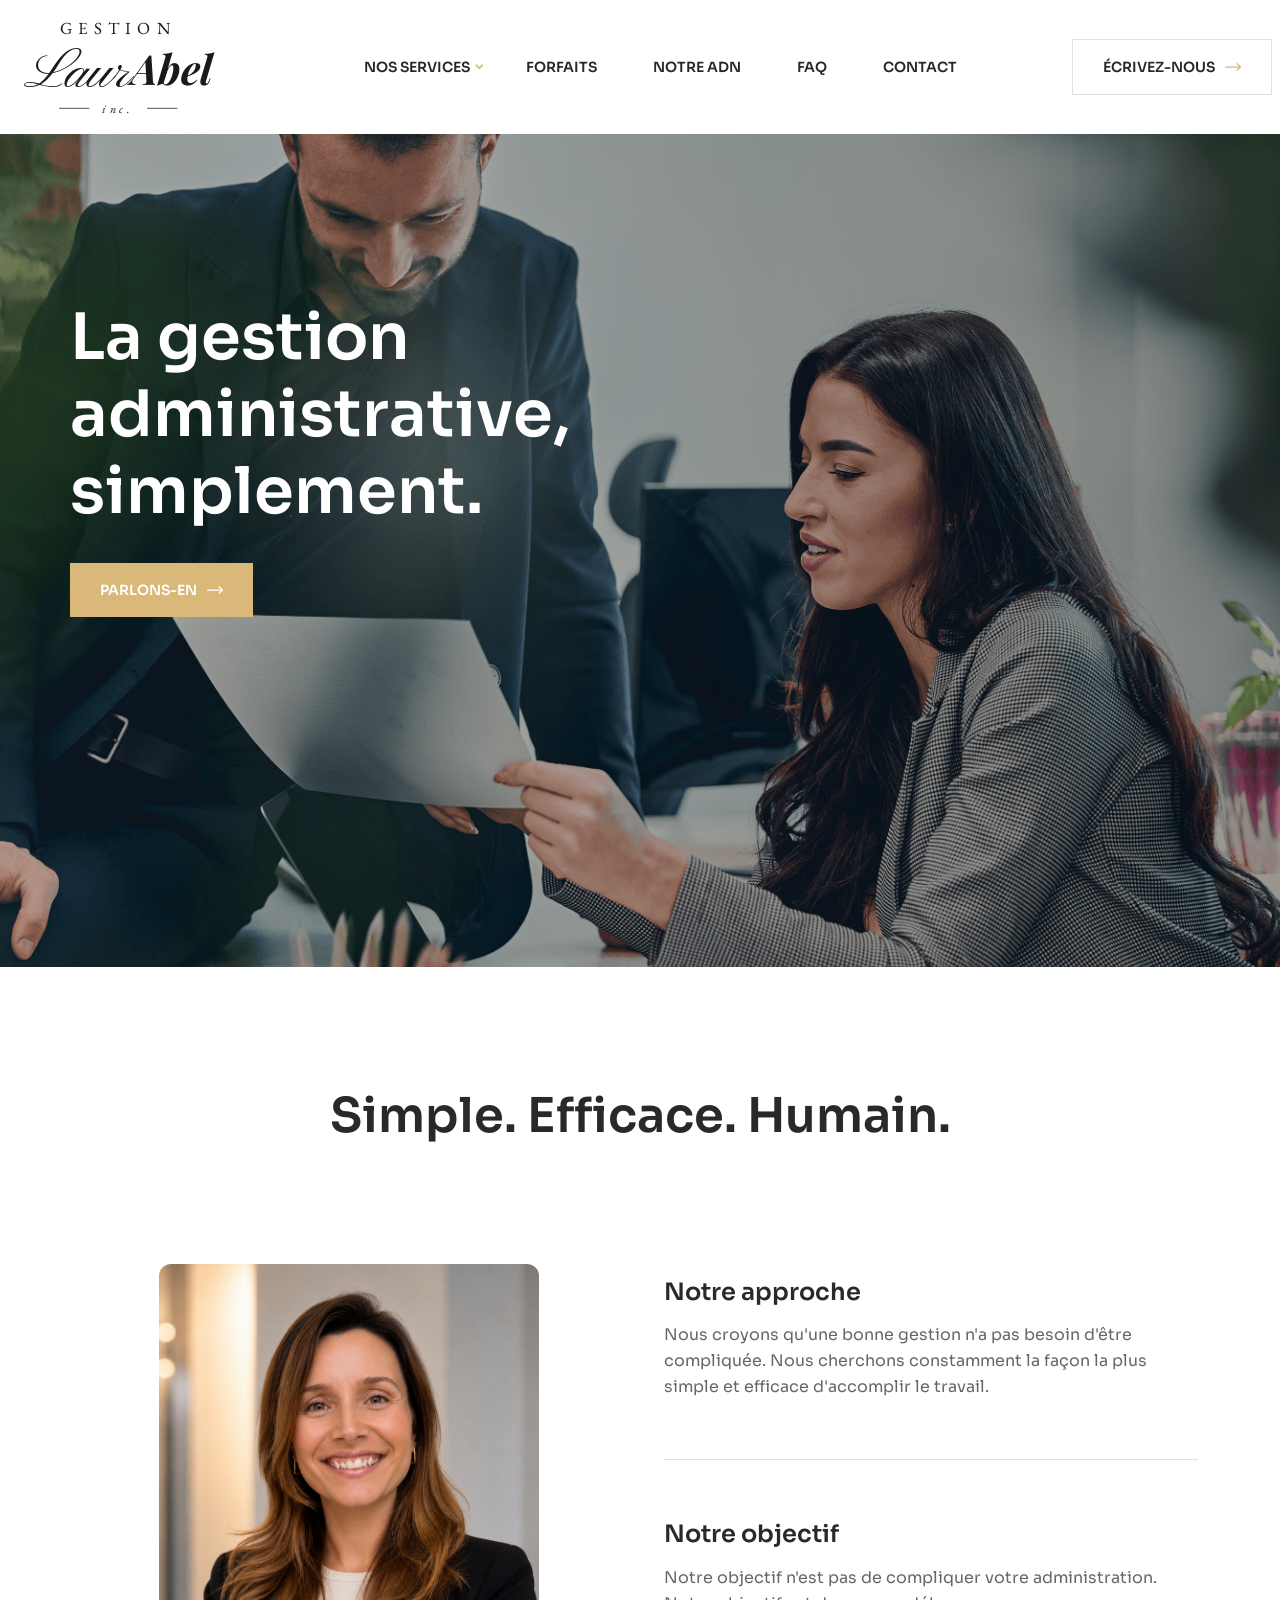
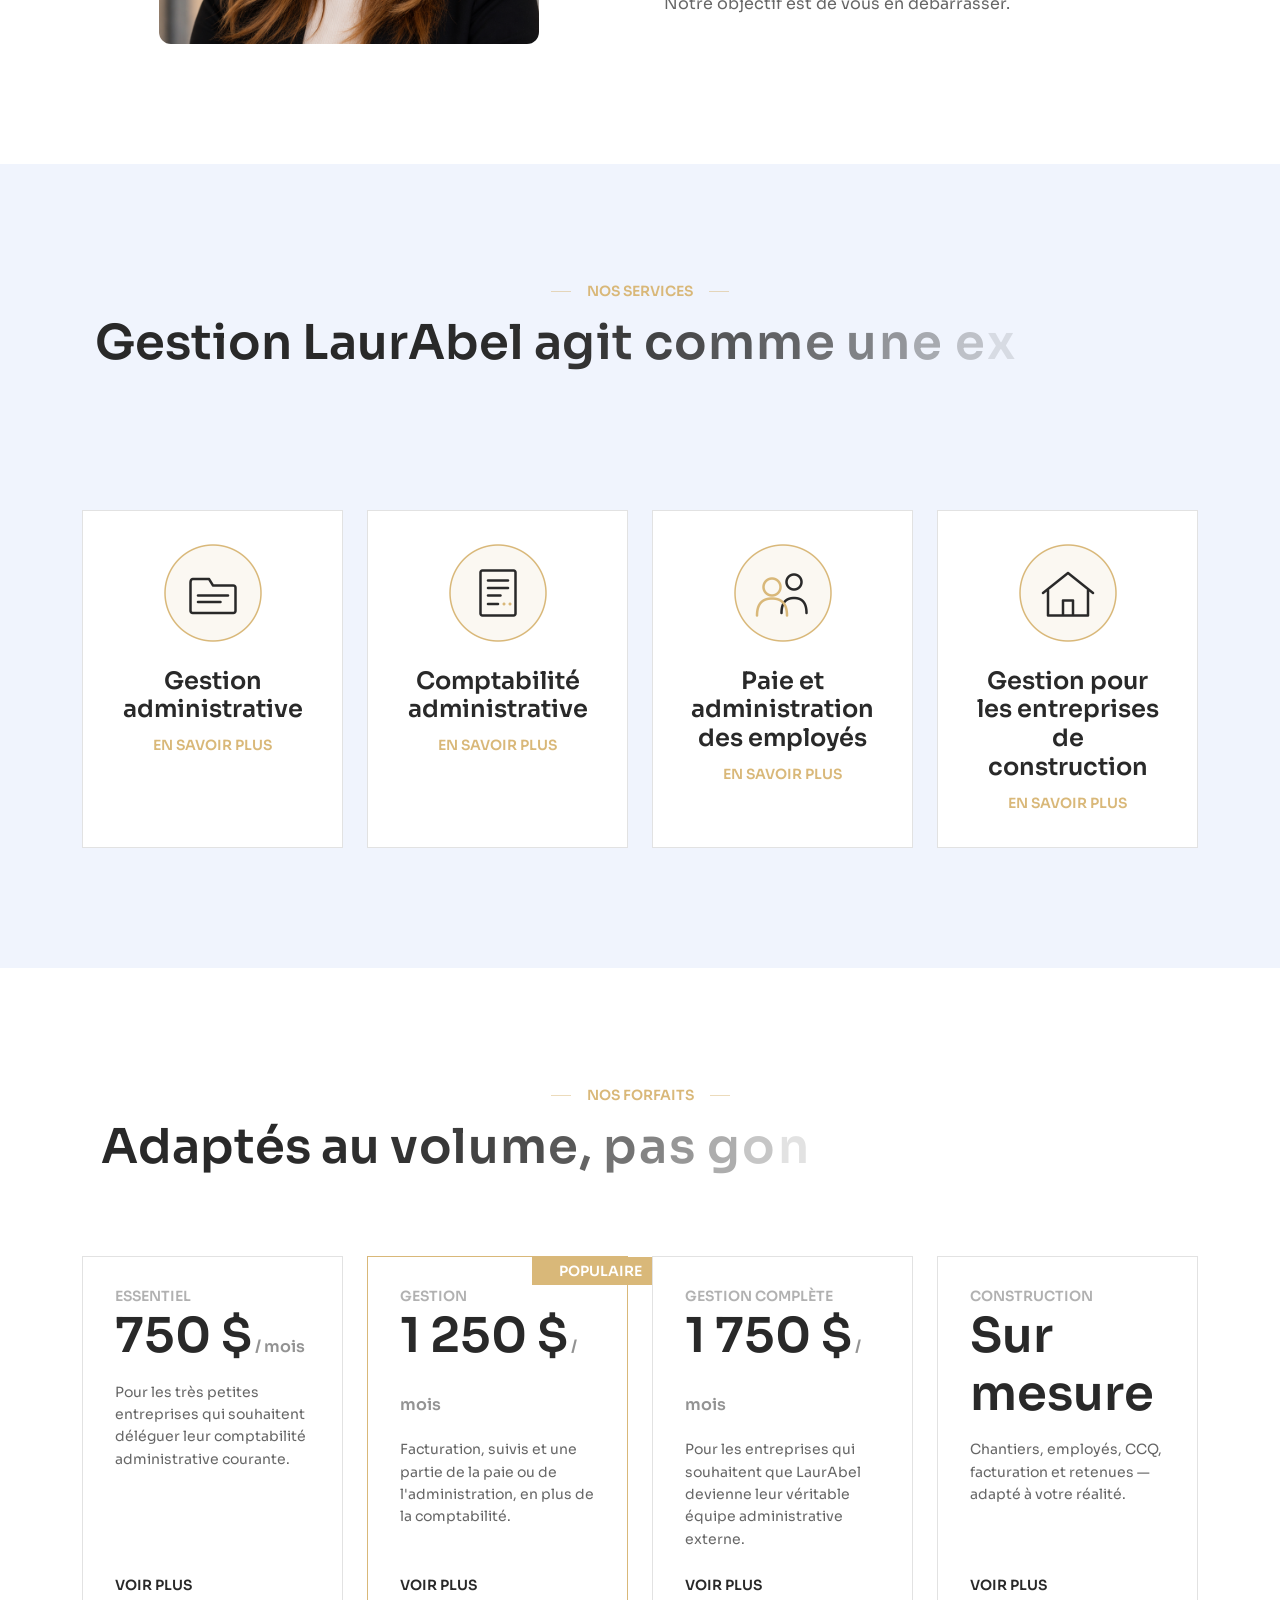
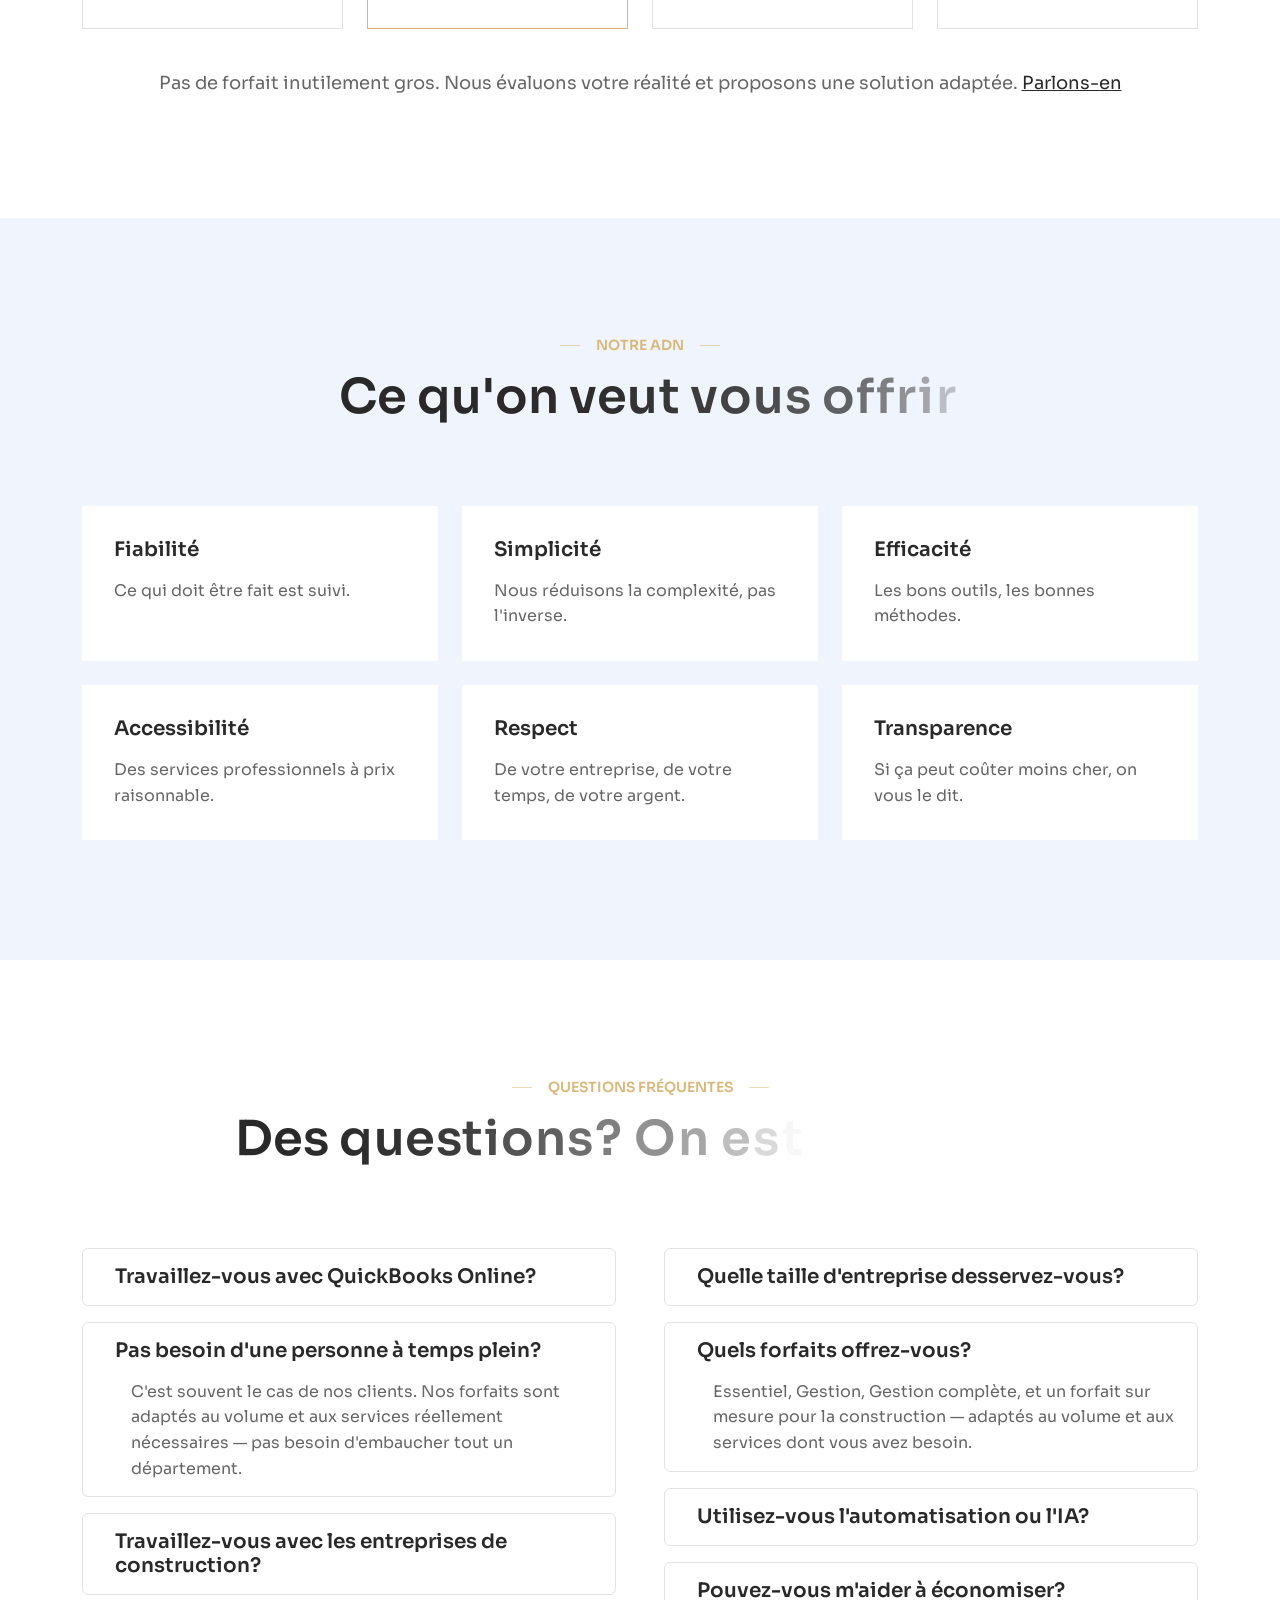
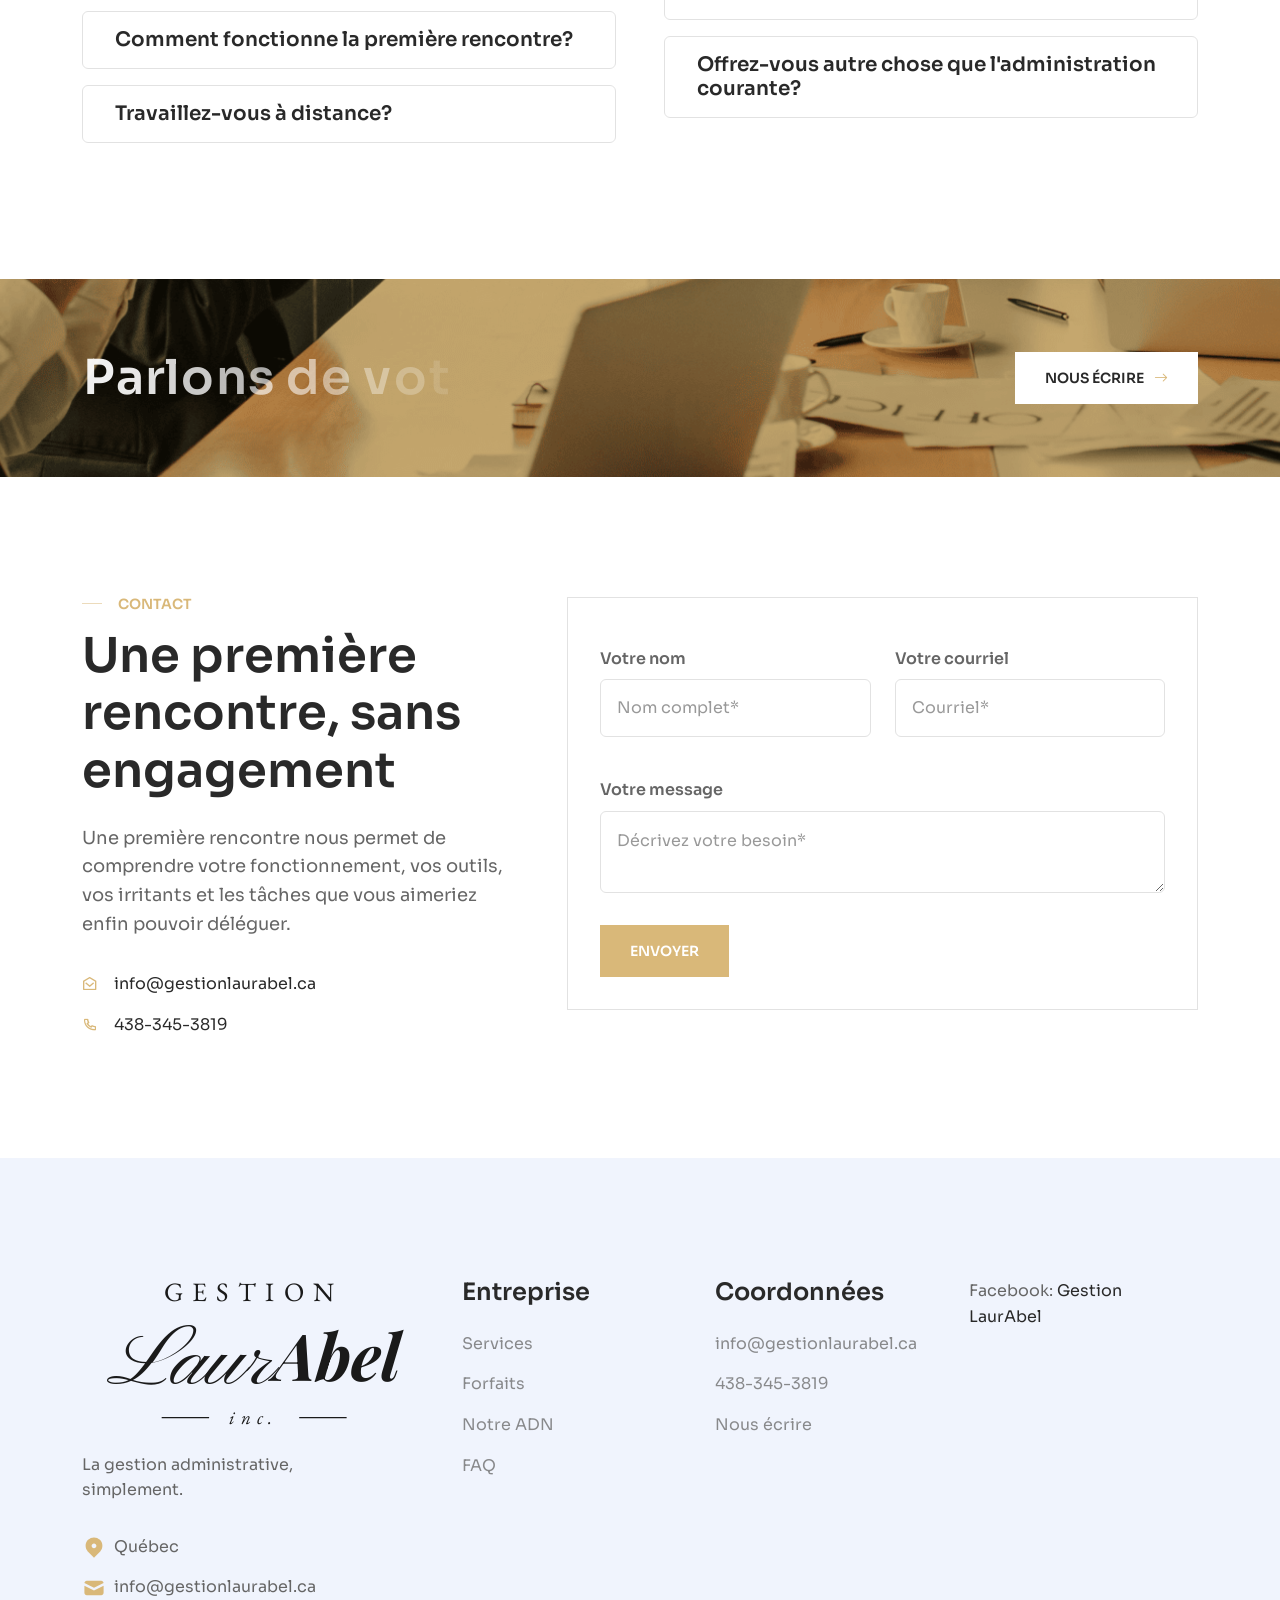
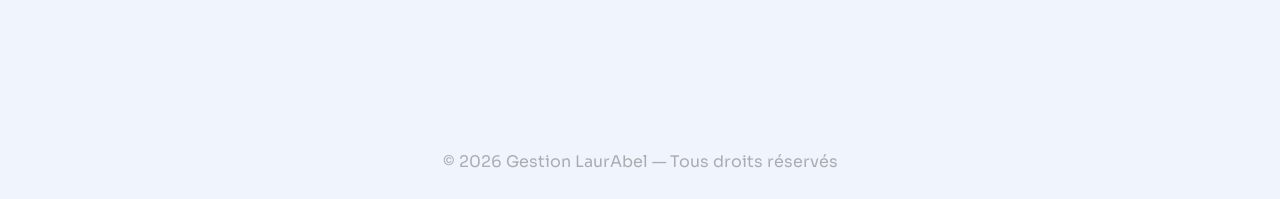
==== commit 73a4c062: "Big update" ====
--- a/index.html
+++ b/index.html
@@ -142,7 +142,7 @@
                     <div class="contact-info">
                         <ul class="list-wrap">
                             <li><span class="opacity-50">Courriel:</span> <a href="mailto:info@gestionlaurabel.ca">info@gestionlaurabel.ca</a></li>
-                            <li><span class="opacity-50">Téléphone:</span> <a href="tel:">[votre téléphone]</a></li>
+                            <li><span class="opacity-50">Téléphone:</span> <a href="tel:+14383453819">438-345-3819</a></li>
                         </ul>
                     </div>
                     <div class="social-links">
@@ -533,9 +533,9 @@
                                 <i class="ri-mail-open-line text-primary"></i>
                                 <span class="text-dark">info@gestionlaurabel.ca</span>
                             </a>
-                            <a href="tel:" class="d-flex gap-3 align-items-center">
+                            <a href="tel:+14383453819" class="d-flex gap-3 align-items-center">
                                 <i class="ri-phone-line text-primary"></i>
-                                <span class="text-dark">[votre téléphone]</span>
+                                <span class="text-dark">438-345-3819</span>
                             </a>
                         </div>
                     </div>
@@ -624,7 +624,7 @@
                                         <h6 class="pb-3">Coordonnées</h6>
                                         <div class="d-flex flex-column align-items-start">
                                             <a href="mailto:info@gestionlaurabel.ca"><p class="hover-effect-1 opacity-75">info@gestionlaurabel.ca</p></a>
-                                            <a href="#"><p class="hover-effect-1 opacity-75">[votre téléphone]</p></a>
+                                            <a href="#"><p class="hover-effect-1 opacity-75">438-345-3819</p></a>
                                             <a href="#contact"><p class="hover-effect-1 opacity-75">Nous écrire</p></a>
                                         </div>
                                     </div>
--- a/assets/css/style.css
+++ b/assets/css/style.css
@@ -219,29 +219,29 @@
   width: auto;
 }
 .logo-footer {
-  height: 69px;
+  height: 150px;
   width: auto;
 }
 @media (max-width: 991px) {
   .logo-nav {
-    height: 48px;
+    height: 64px;
   }
   .logo-nav-mobile {
-    height: 41px;
+    height: 56px;
   }
   .logo-footer {
-    height: 48px;
+    height: 110px;
   }
 }
 @media (max-width: 575px) {
   .logo-nav {
-    height: 38px;
+    height: 50px;
   }
   .logo-nav-mobile {
-    height: 34px;
+    height: 46px;
   }
   .logo-footer {
-    height: 38px;
+    height: 90px;
   }
 }
 
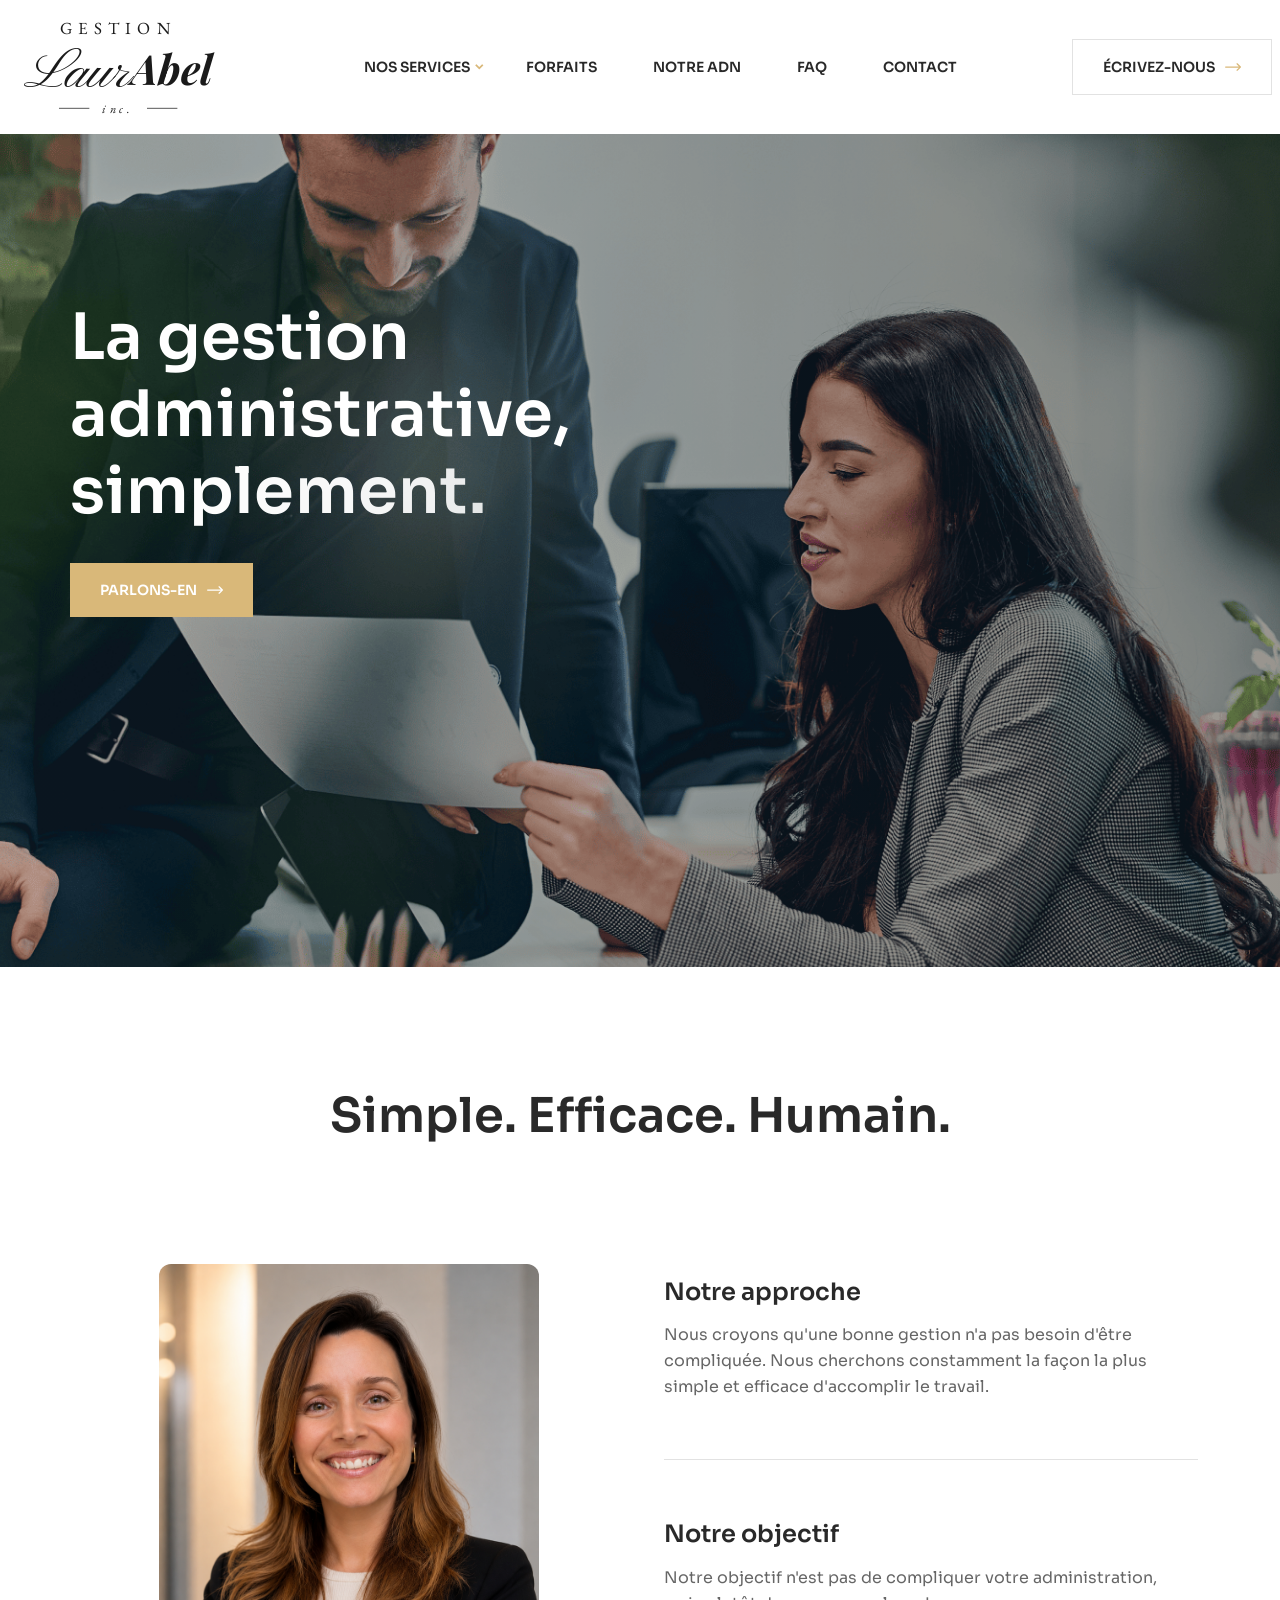
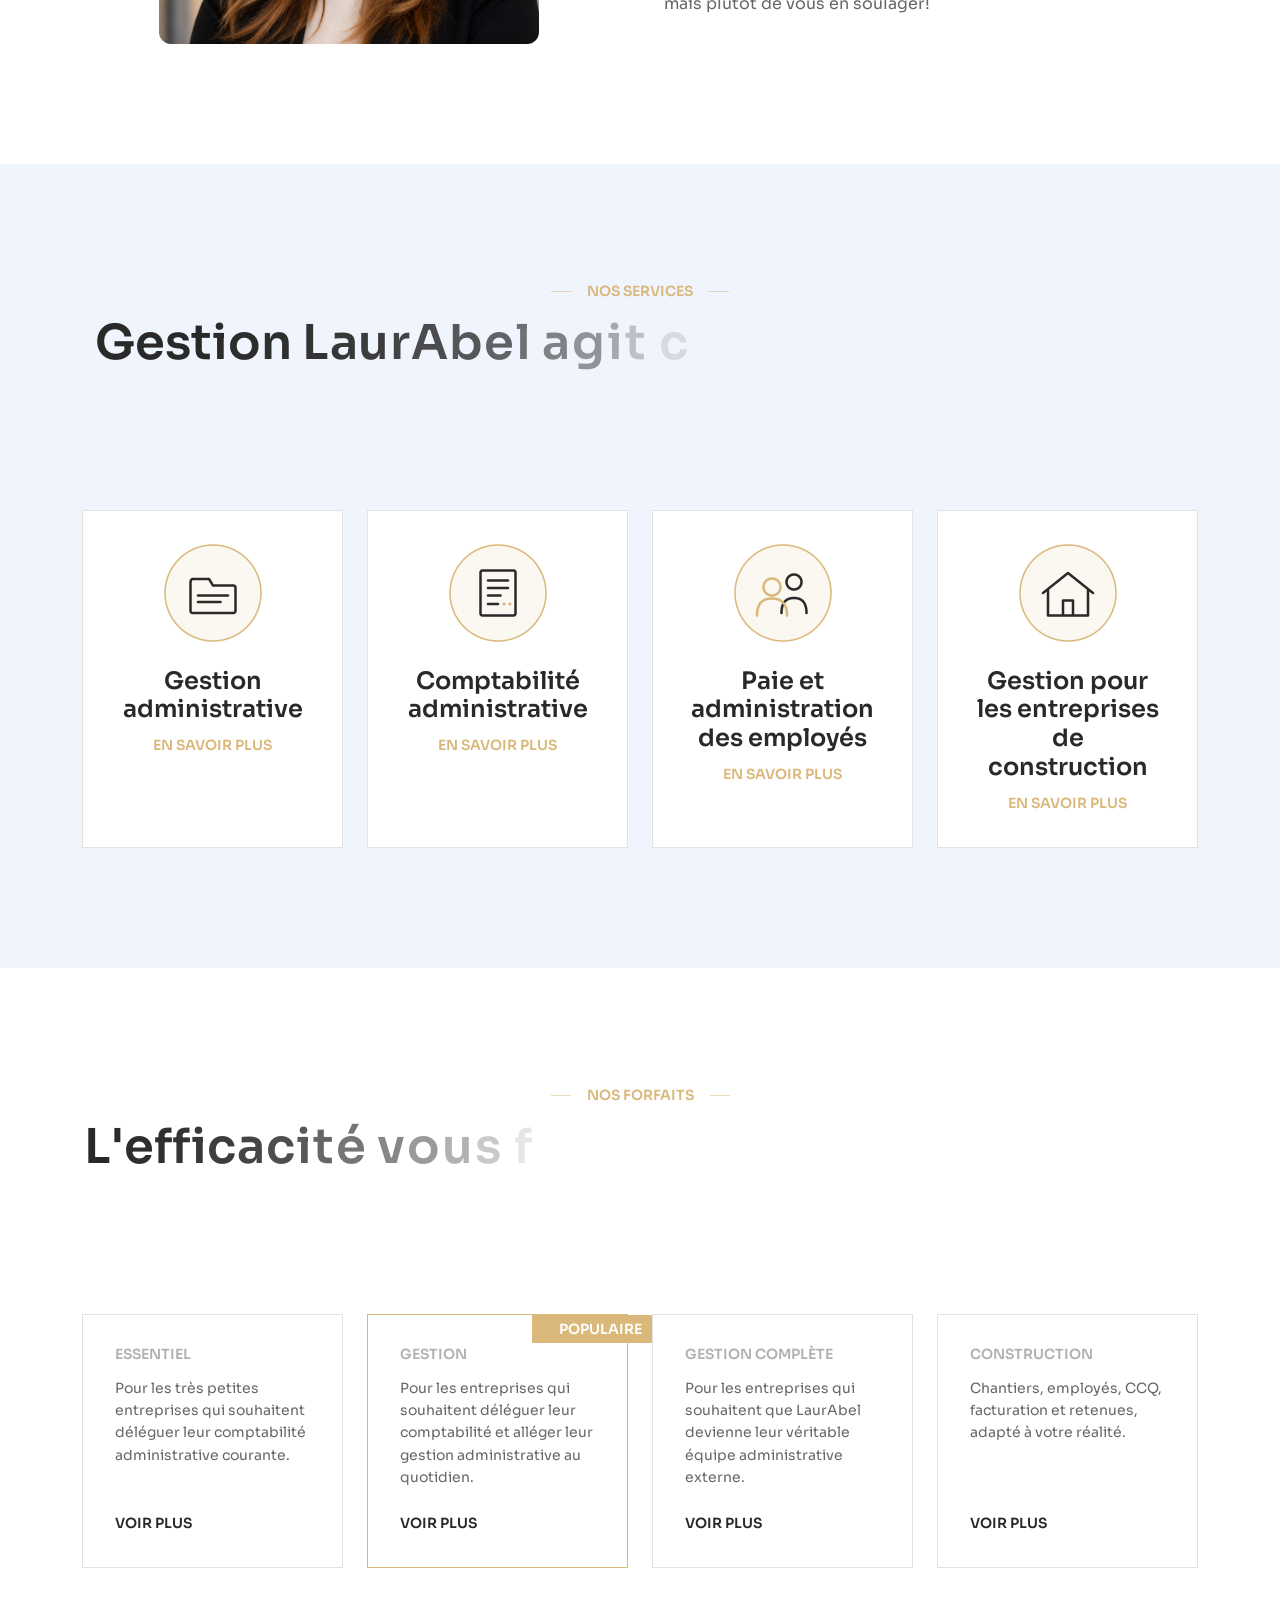
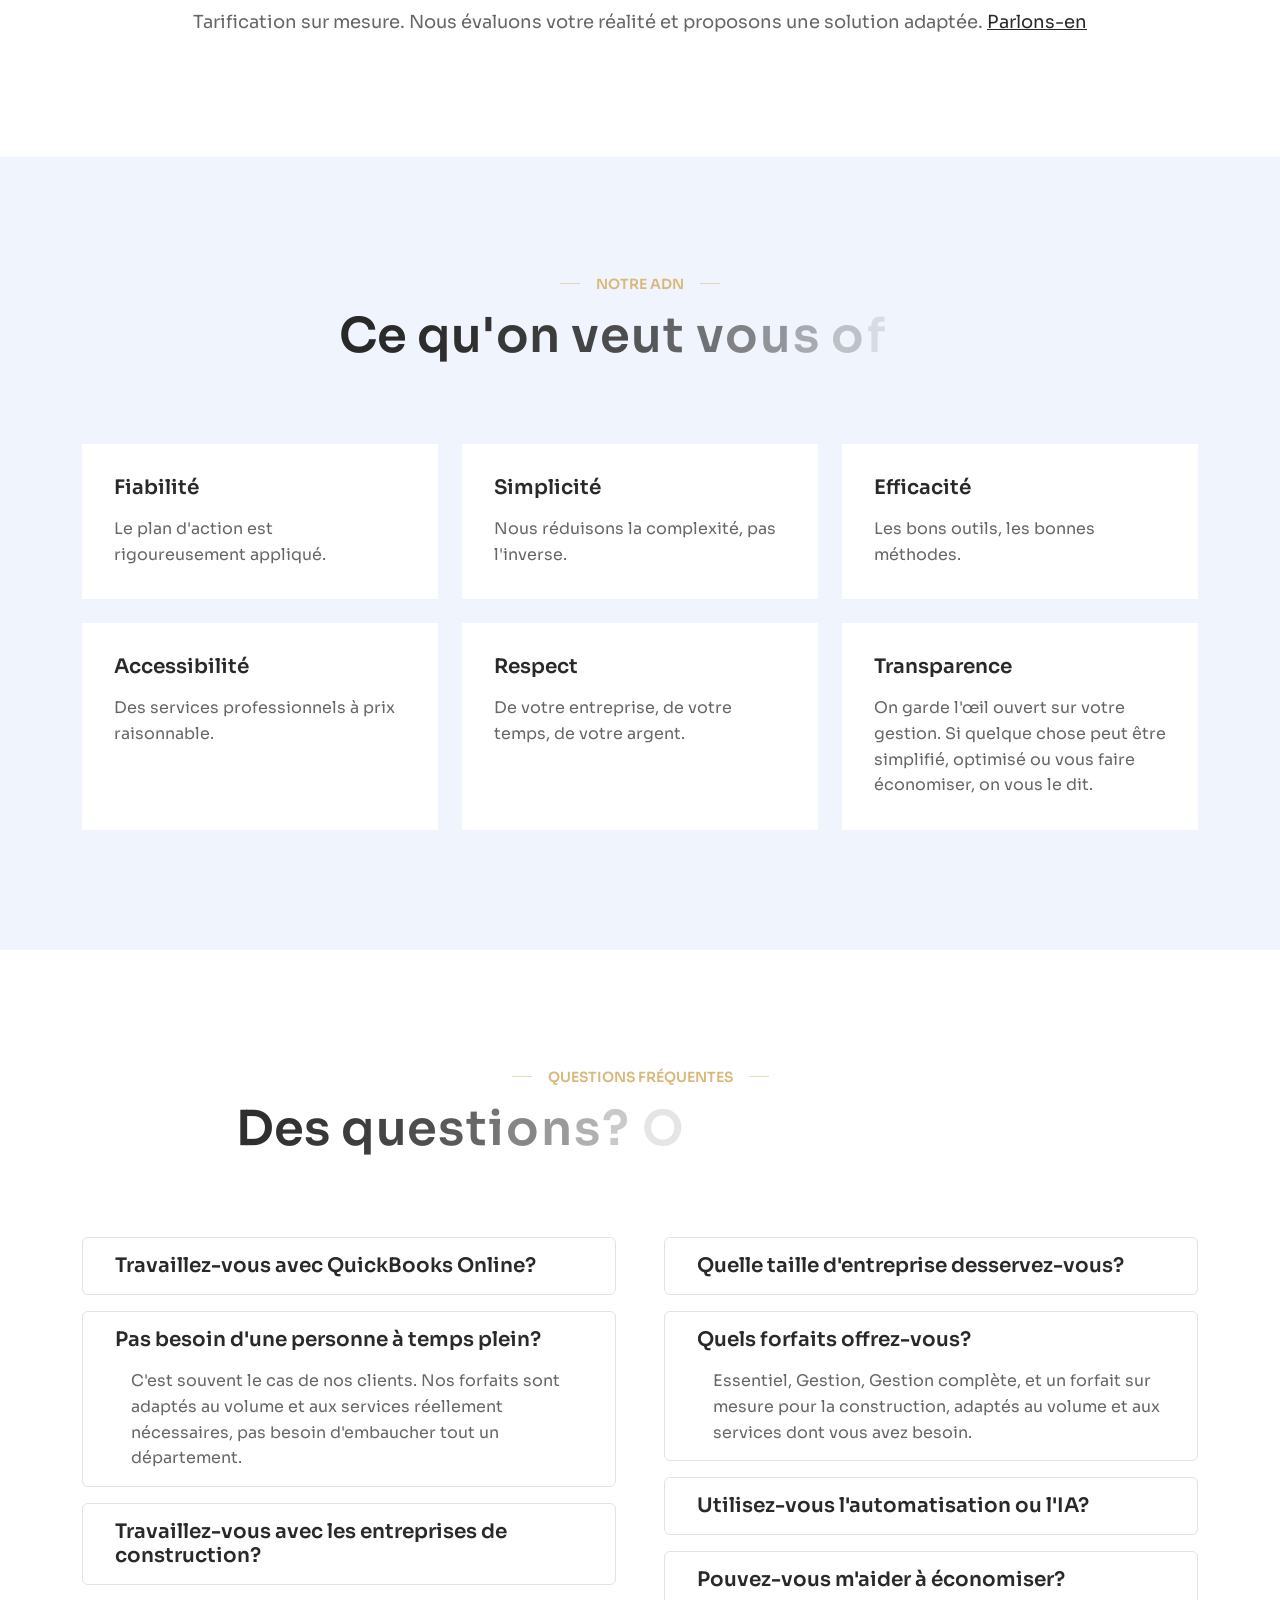
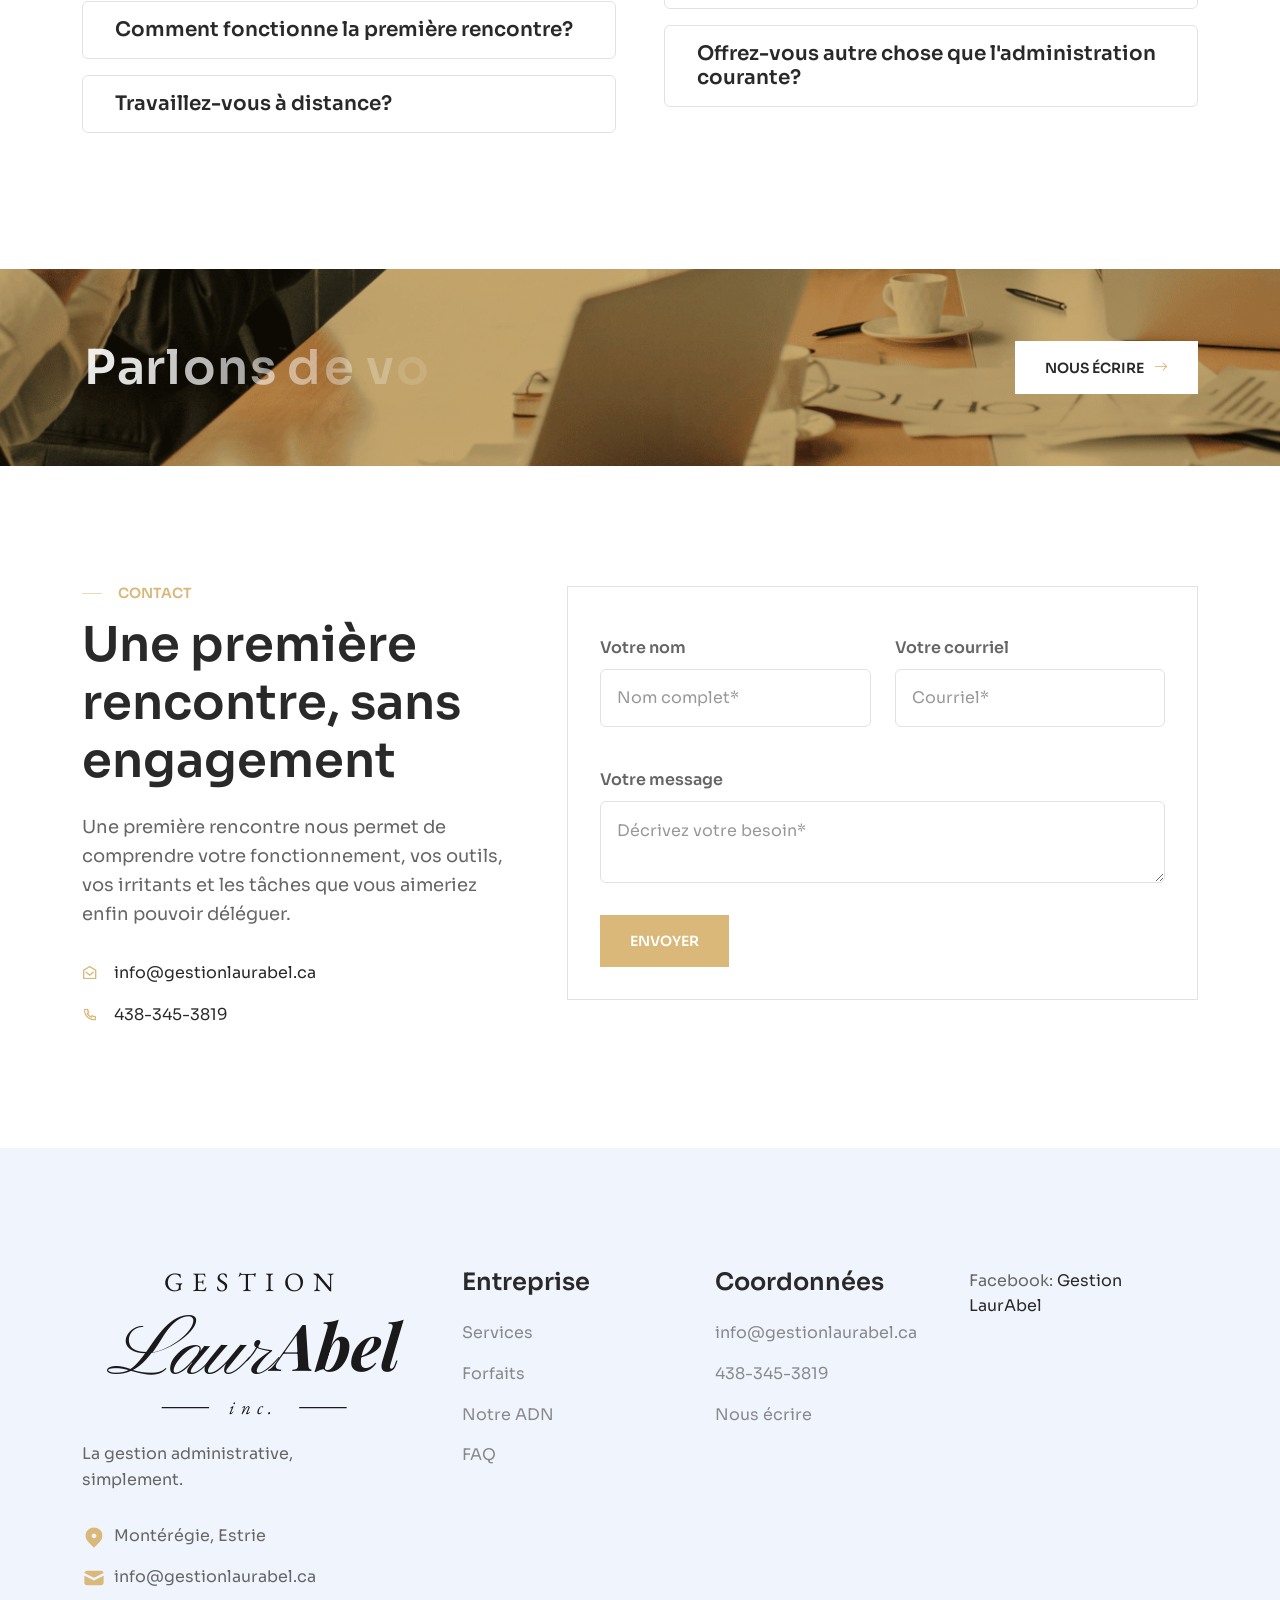
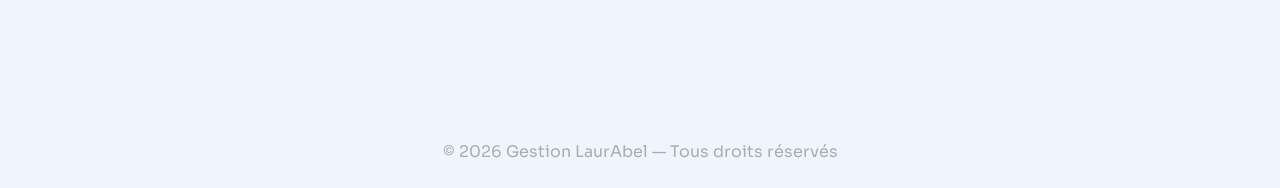
==== commit 946afdc1: "update" ====
--- a/index.html
+++ b/index.html
@@ -208,7 +208,7 @@
                         </div>
                         <div class="pt-60" data-aos="fade-up" data-aos-delay="400">
                             <h6>Notre objectif</h6>
-                            <p class="pt-2">Notre objectif n'est pas de compliquer votre administration. Notre objectif est de vous en débarrasser.</p>
+                            <p class="pt-2">Notre objectif n'est pas de compliquer votre administration, mais plutôt de vous en soulager!</p>
                         </div>
                     </div>
                 </div>
@@ -277,14 +277,13 @@
                         <span class="mx-3">nos forfaits</span>
                         <div class="line"></div>
                     </span>
-                    <h2 class="text-dark mt-3 text-anime-style-2">Adaptés au volume, pas gonflés inutilement</h2>
+                    <h2 class="text-dark mt-3 text-anime-style-2">L'efficacité vous fait économiser, elle ne vous coûte pas plus cher.</h2>
                 </div>
                 <div class="row g-4">
                     <div class="col-lg-3 col-md-6" data-aos="fade-up" data-aos-delay="0">
                         <div class="bg-white border p-5 h-100 d-flex flex-column">
                             <span class="btn-text opacity-50">Essentiel</span>
-                            <h2 class="mb-3 mt-1">750 $<span class="fs-6 opacity-50"> / mois</span></h2>
-                            <p class="fs-7 mb-4">Pour les très petites entreprises qui souhaitent déléguer leur comptabilité administrative courante.</p>
+                            <p class="fs-7 mb-4 mt-3">Pour les très petites entreprises qui souhaitent déléguer leur comptabilité administrative courante.</p>
                             <a href="forfait-essentiel.html" class="text-uppercase fs-7 fw-semibold mt-auto hover-up">voir plus</a>
                         </div>
                     </div>
@@ -292,30 +291,27 @@
                         <div class="bg-white border border-primary position-relative p-5 h-100 d-flex flex-column">
                             <span class="tag-recommended position-absolute btn-text text-white">populaire</span>
                             <span class="btn-text opacity-50">Gestion</span>
-                            <h2 class="mb-3 mt-1">1 250 $<span class="fs-6 opacity-50"> / mois</span></h2>
-                            <p class="fs-7 mb-4">Facturation, suivis et une partie de la paie ou de l'administration, en plus de la comptabilité.</p>
+                            <p class="fs-7 mb-4 mt-3">Pour les entreprises qui souhaitent déléguer leur comptabilité et alléger leur gestion administrative au quotidien.</p>
                             <a href="forfait-gestion.html" class="text-uppercase fs-7 fw-semibold mt-auto hover-up">voir plus</a>
                         </div>
                     </div>
                     <div class="col-lg-3 col-md-6" data-aos="fade-up" data-aos-delay="400">
                         <div class="bg-white border p-5 h-100 d-flex flex-column">
                             <span class="btn-text opacity-50">Gestion complète</span>
-                            <h2 class="mb-3 mt-1">1 750 $<span class="fs-6 opacity-50"> / mois</span></h2>
-                            <p class="fs-7 mb-4">Pour les entreprises qui souhaitent que LaurAbel devienne leur véritable équipe administrative externe.</p>
+                            <p class="fs-7 mb-4 mt-3">Pour les entreprises qui souhaitent que LaurAbel devienne leur véritable équipe administrative externe.</p>
                             <a href="forfait-gestion-complete.html" class="text-uppercase fs-7 fw-semibold mt-auto hover-up">voir plus</a>
                         </div>
                     </div>
                     <div class="col-lg-3 col-md-6" data-aos="fade-up" data-aos-delay="600">
                         <div class="bg-white border p-5 h-100 d-flex flex-column">
                             <span class="btn-text opacity-50">Construction</span>
-                            <h2 class="mb-3 mt-1">Sur mesure</h2>
-                            <p class="fs-7 mb-4">Chantiers, employés, CCQ, facturation et retenues — adapté à votre réalité.</p>
+                            <p class="fs-7 mb-4 mt-3">Chantiers, employés, CCQ, facturation et retenues, adapté à votre réalité.</p>
                             <a href="forfait-construction.html" class="text-uppercase fs-7 fw-semibold mt-auto hover-up">voir plus</a>
                         </div>
                     </div>
                 </div>
                 <div class="text-center mt-6">
-                    <p class="fs-18 mb-0">Pas de forfait inutilement gros. Nous évaluons votre réalité et proposons une solution adaptée. <a href="#contact" class="text-decoration-underline">Parlons-en</a></p>
+                    <p class="fs-18 mb-0">Tarification sur mesure. Nous évaluons votre réalité et proposons une solution adaptée. <a href="#contact" class="text-decoration-underline">Parlons-en</a></p>
                 </div>
             </div>
         </section>
@@ -333,7 +329,7 @@
                     <div class="col-lg-4 col-md-6">
                         <div class="bg-white p-5 h-100" data-aos="fade-up" data-aos-delay="0">
                             <h6 class="fs-20 mb-3">Fiabilité</h6>
-                            <p class="mb-0">Ce qui doit être fait est suivi.</p>
+                            <p class="mb-0">Le plan d'action est rigoureusement appliqué.</p>
                         </div>
                     </div>
                     <div class="col-lg-4 col-md-6">
@@ -363,7 +359,7 @@
                     <div class="col-lg-4 col-md-6">
                         <div class="bg-white p-5 h-100" data-aos="fade-up" data-aos-delay="500">
                             <h6 class="fs-20 mb-3">Transparence</h6>
-                            <p class="mb-0">Si ça peut coûter moins cher, on vous le dit.</p>
+                            <p class="mb-0">On garde l'œil ouvert sur votre gestion. Si quelque chose peut être simplifié, optimisé ou vous faire économiser, on vous le dit.</p>
                         </div>
                     </div>
                 </div>
@@ -402,7 +398,7 @@
                                     </a>
                                 </div>
                                 <div id="collapse2" class="collapse show" data-bs-parent=".accordion">
-                                    <p class="pe-3 fs-6 fw-regular ps-7">C'est souvent le cas de nos clients. Nos forfaits sont adaptés au volume et aux services réellement nécessaires — pas besoin d'embaucher tout un département.</p>
+                                    <p class="pe-3 fs-6 fw-regular ps-7">C'est souvent le cas de nos clients. Nos forfaits sont adaptés au volume et aux services réellement nécessaires, pas besoin d'embaucher tout un département.</p>
                                 </div>
                             </div>
                             <div class="px-0 card collapse-custom mb-3 border" data-aos="fade-up" data-aos-delay="400">
@@ -413,7 +409,7 @@
                                     </a>
                                 </div>
                                 <div id="collapse3" class="collapse" data-bs-parent=".accordion">
-                                    <p class="pe-3 fs-6 fw-regular ps-7">Oui. On connaît les réalités administratives particulières des petites entreprises de construction : feuilles de temps, CCQ, facturation par chantier, retenues contractuelles.</p>
+                                    <p class="pe-3 fs-6 fw-regular ps-7">Oui. On connaît les réalités administratives particulières des petites entreprises de construction : feuilles de temps, CCQ, facturation par chantier, retenues contractuelles, etc.</p>
                                 </div>
                             </div>
                             <div class="px-0 card collapse-custom mb-3 border" data-aos="fade-up" data-aos-delay="600">
@@ -450,7 +446,7 @@
                                     </a>
                                 </div>
                                 <div id="collapse6" class="collapse" data-bs-parent=".accordion2">
-                                    <p class="pe-3 fs-6 fw-regular ps-7">Nos services sont particulièrement adaptés aux entreprises d'environ 10 employés et moins.</p>
+                                    <p class="pe-3 fs-6 fw-regular ps-7">Nous accompagnons principalement les PME de la Montérégie et de l'Estrie qui souhaitent externaliser leur gestion administrative et comptable. Que vous ayez quelques employés ou une équipe plus importante, c'est surtout votre volume administratif et votre organisation interne qui déterminent si nos services vous conviennent.</p>
                                 </div>
                             </div>
                             <div class="px-0 card collapse-custom mb-3 border" data-aos="fade-up" data-aos-delay="200">
@@ -461,7 +457,7 @@
                                     </a>
                                 </div>
                                 <div id="collapse7" class="collapse show" data-bs-parent=".accordion2">
-                                    <p class="pe-3 fs-6 fw-regular ps-7">Essentiel, Gestion, Gestion complète, et un forfait sur mesure pour la construction — adaptés au volume et aux services dont vous avez besoin.</p>
+                                    <p class="pe-3 fs-6 fw-regular ps-7">Essentiel, Gestion, Gestion complète, et un forfait sur mesure pour la construction, adaptés au volume et aux services dont vous avez besoin.</p>
                                 </div>
                             </div>
                             <div class="px-0 card collapse-custom mb-3 border" data-aos="fade-up" data-aos-delay="400">
@@ -472,7 +468,7 @@
                                     </a>
                                 </div>
                                 <div id="collapse8" class="collapse" data-bs-parent=".accordion2">
-                                    <p class="pe-3 fs-6 fw-regular ps-7">Lorsque ça améliore nos façons de faire, oui — tout en gardant une supervision humaine là où elle est nécessaire.</p>
+                                    <p class="pe-3 fs-6 fw-regular ps-7">Oui, lorsque l'IA nous sert de complément, mais nous conservons la supervision humaine là où elle est nécessaire.</p>
                                 </div>
                             </div>
                             <div class="px-0 card collapse-custom mb-3 border" data-aos="fade-up" data-aos-delay="600">
@@ -483,7 +479,7 @@
                                     </a>
                                 </div>
                                 <div id="collapse9" class="collapse" data-bs-parent=".accordion2">
-                                    <p class="pe-3 fs-6 fw-regular ps-7">Si on identifie qu'un processus peut être simplifié ou qu'un abonnement semble inutile, on vous le propose — même si ça veut dire moins de travail à facturer de notre côté.</p>
+                                    <p class="pe-3 fs-6 fw-regular ps-7">Oui. Si nous repérons des tâches faites en double, des processus qui pourraient être simplifiés, des outils ou logiciels mal adaptés ou des dépenses qui pourraient être réduites, nous vous proposerons des solutions plus efficaces et économiques.</p>
                                 </div>
                             </div>
                             <div class="px-0 card collapse-custom mb-3 border" data-aos="fade-up" data-aos-delay="800">
@@ -589,7 +585,7 @@
                                             <path fill-rule="evenodd" clip-rule="evenodd" d="M6.0604 4.86069C9.3408 1.58029 14.6594 1.58029 17.9398 4.86069C21.2202 8.1411 21.2202 13.4597 17.9398 16.7401L12.0001 22.6798L6.0604 16.7401C2.78 13.4597 2.78 8.1411 6.0604 4.86069ZM12.0001 13.2004C13.3256 13.2004 14.4001 12.1259 14.4001 10.8004C14.4001 9.47491 13.3256 8.40039 12.0001 8.40039C10.6746 8.40039 9.6001 9.47491 9.6001 10.8004C9.6001 12.1259 10.6746 13.2004 12.0001 13.2004Z" fill="white" />
                                         </svg>
                                     </div>
-                                    <p>Québec</p>
+                                    <p>Montérégie, Estrie</p>
                                 </a>
                                 <a href="#" class="d-flex gap-2">
                                     <div>
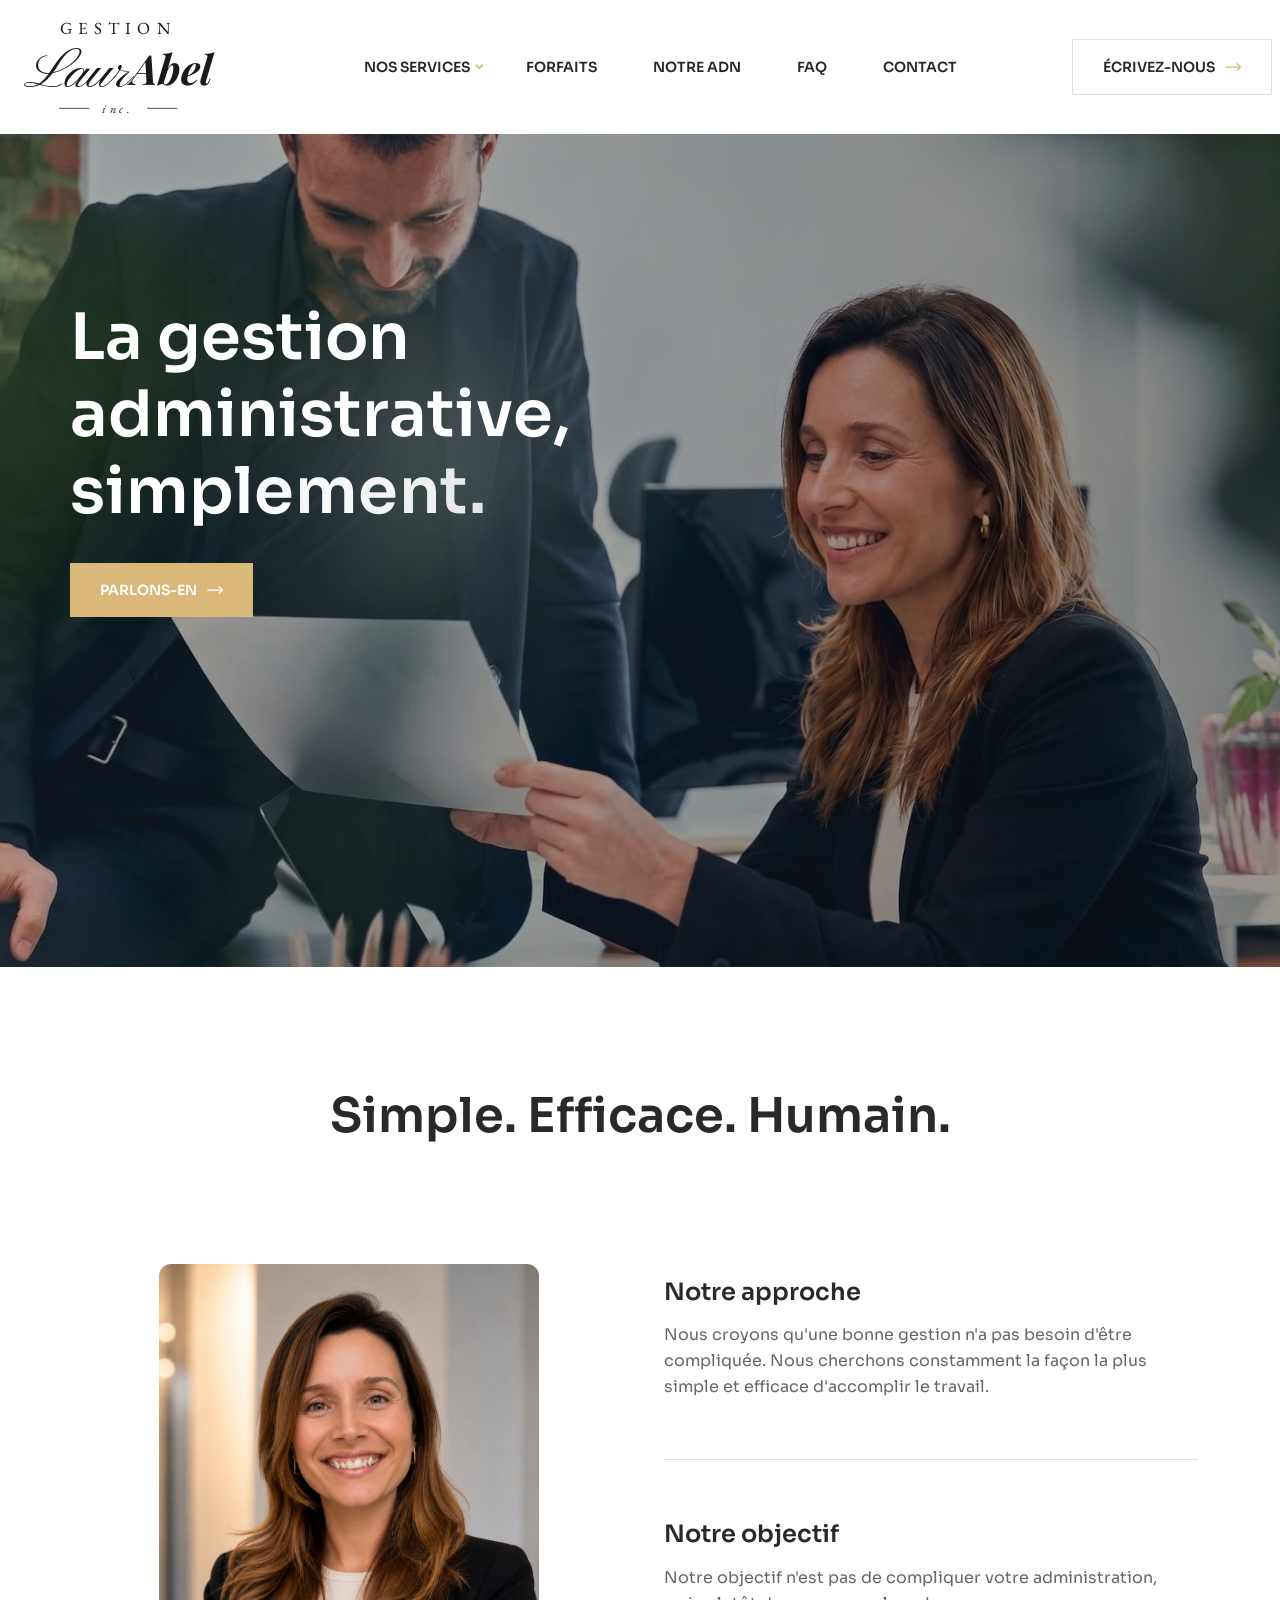
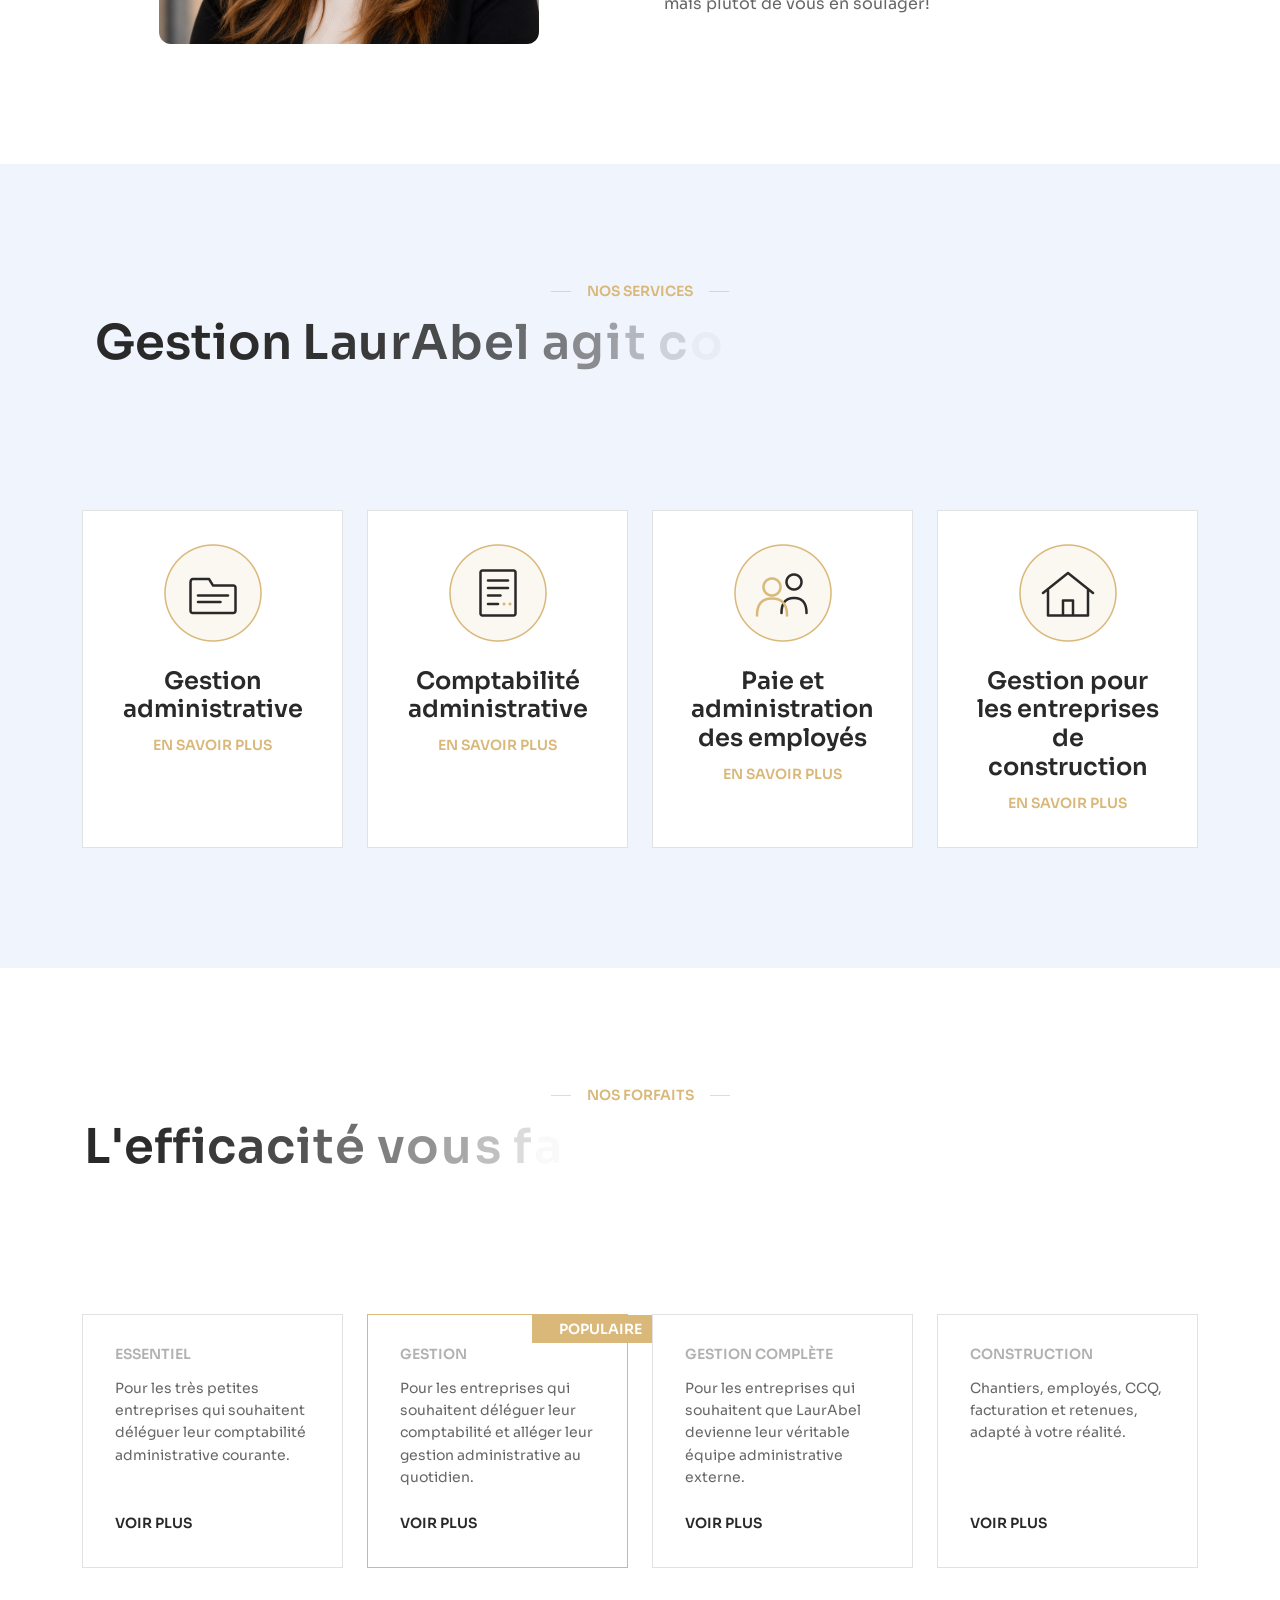
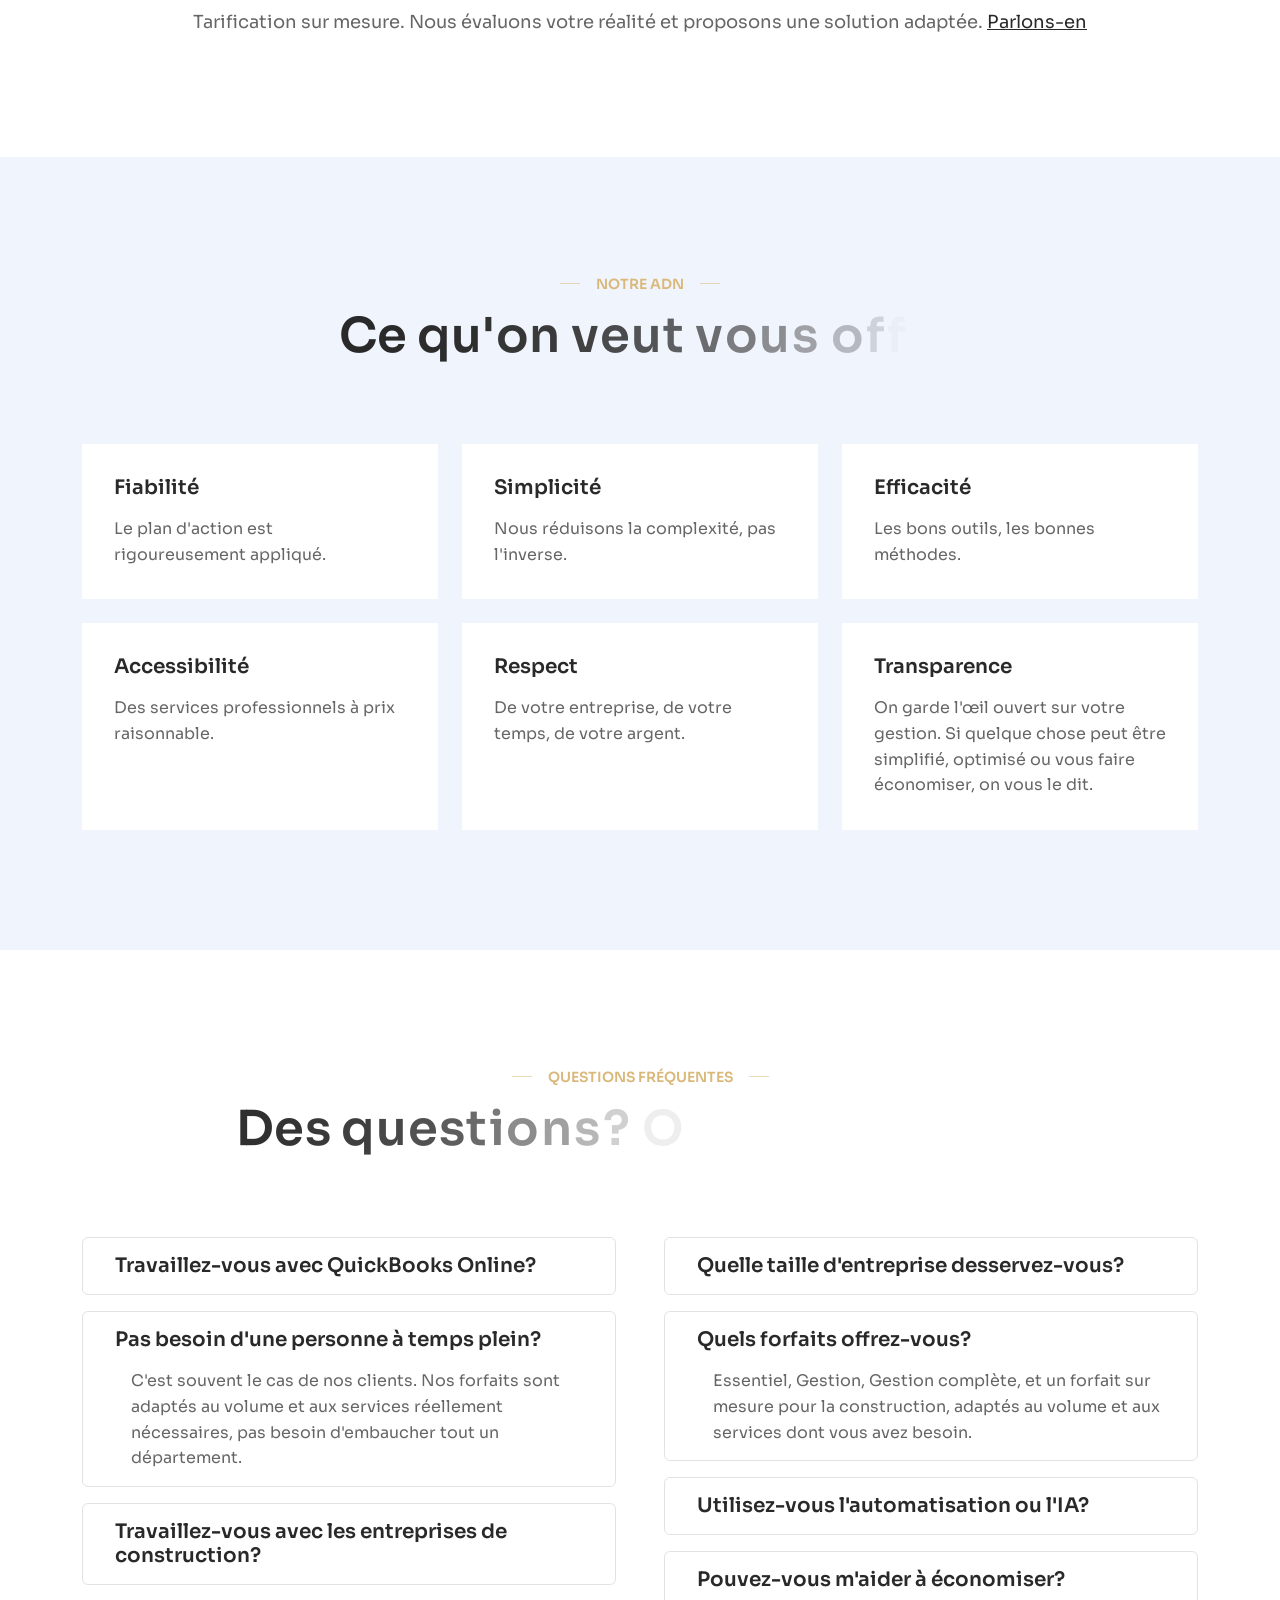
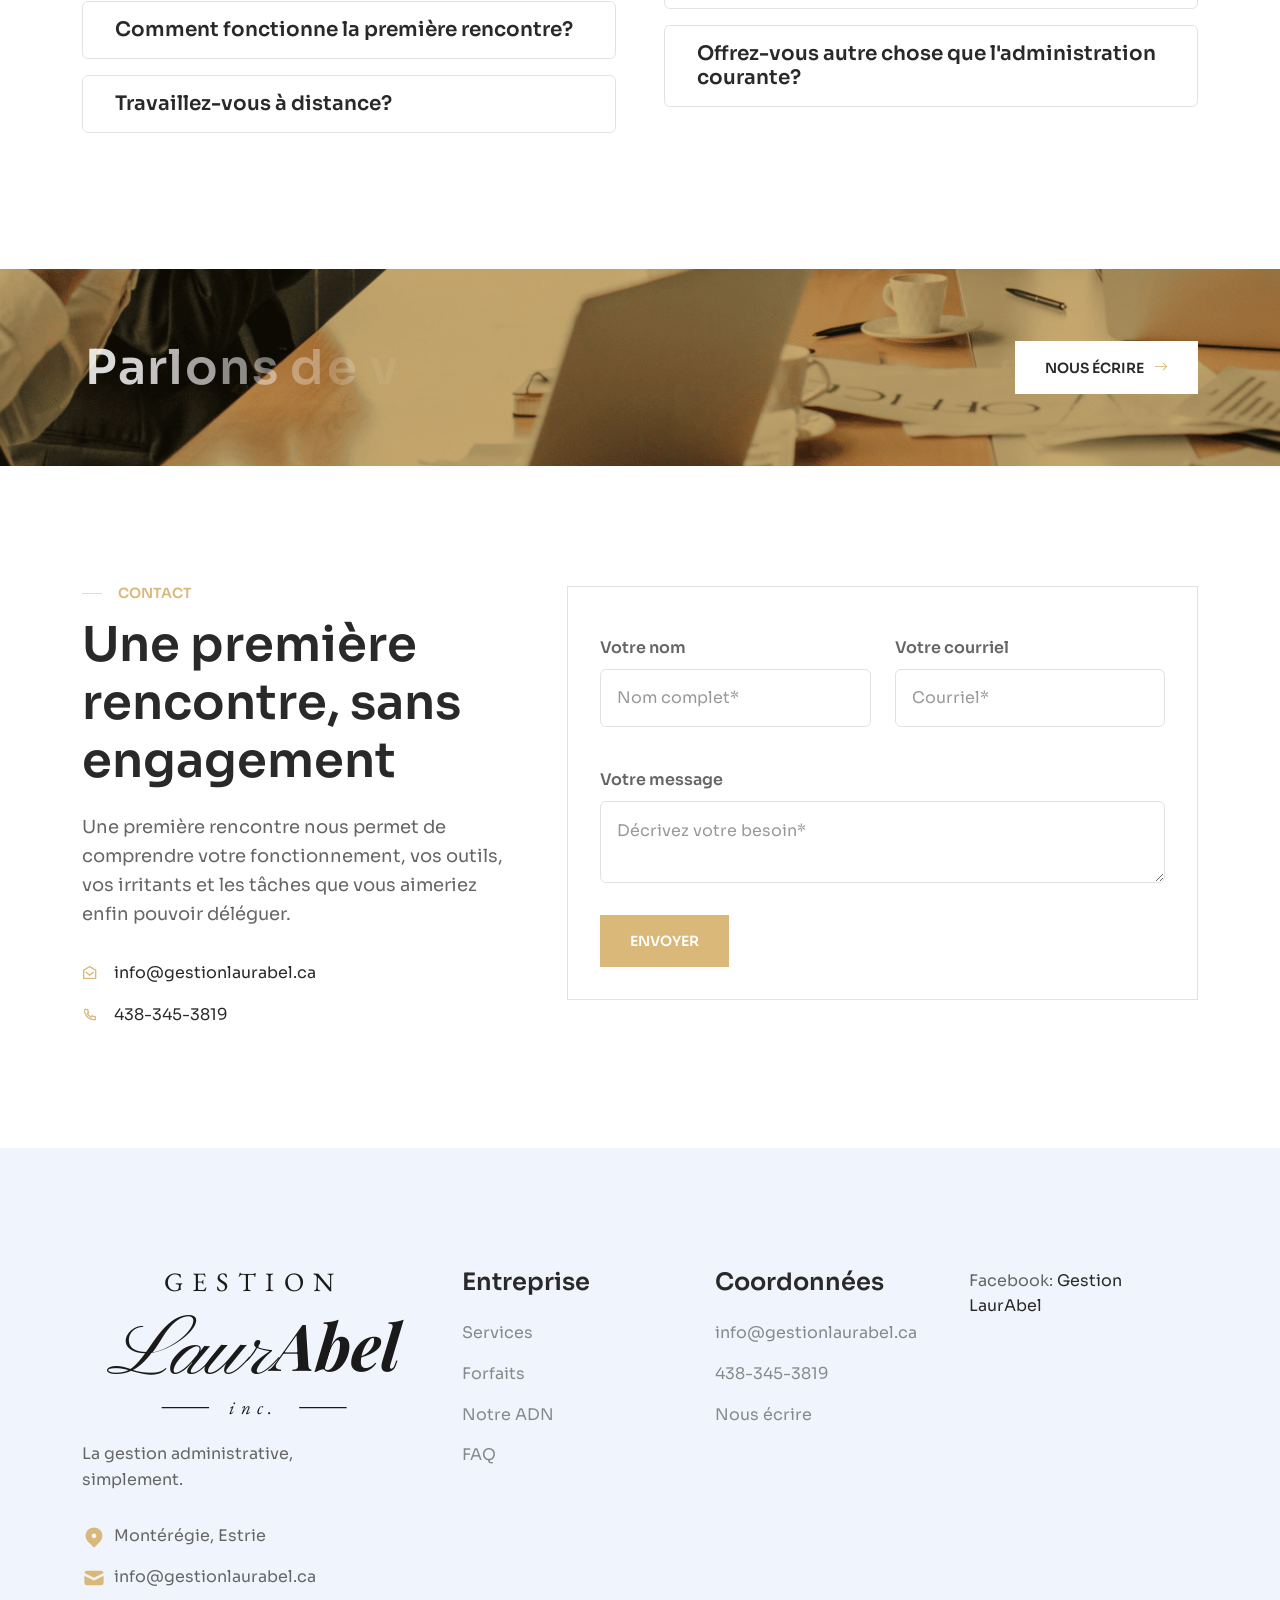
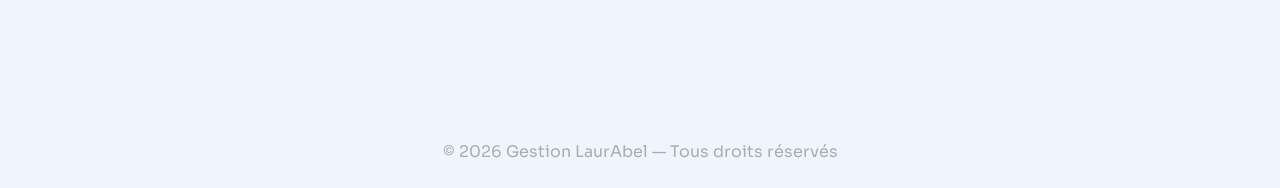
==== commit cf793b20: "update" ====
--- a/index.html
+++ b/index.html
@@ -164,7 +164,7 @@
         <!--marketing-agency home section 1-->
         <section class="marketing-agency-home-section-1 position-relative">
             <div class="custom-container position-relative">
-                <div class="custom-container pt-150 pb-350 position-relative" data-background="assets/imgs/pages/marketing-agency/page-home/home-section-1/bg-img.png">
+                <div class="custom-container pt-150 pb-350 position-relative" data-background="assets/imgs/pages/marketing-agency/page-home/home-section-1/bg-img.jpg">
                     <div class="bg-overlay"></div>
                     <div class="container position-relative z-1">
                         <div class="row align-items-center">
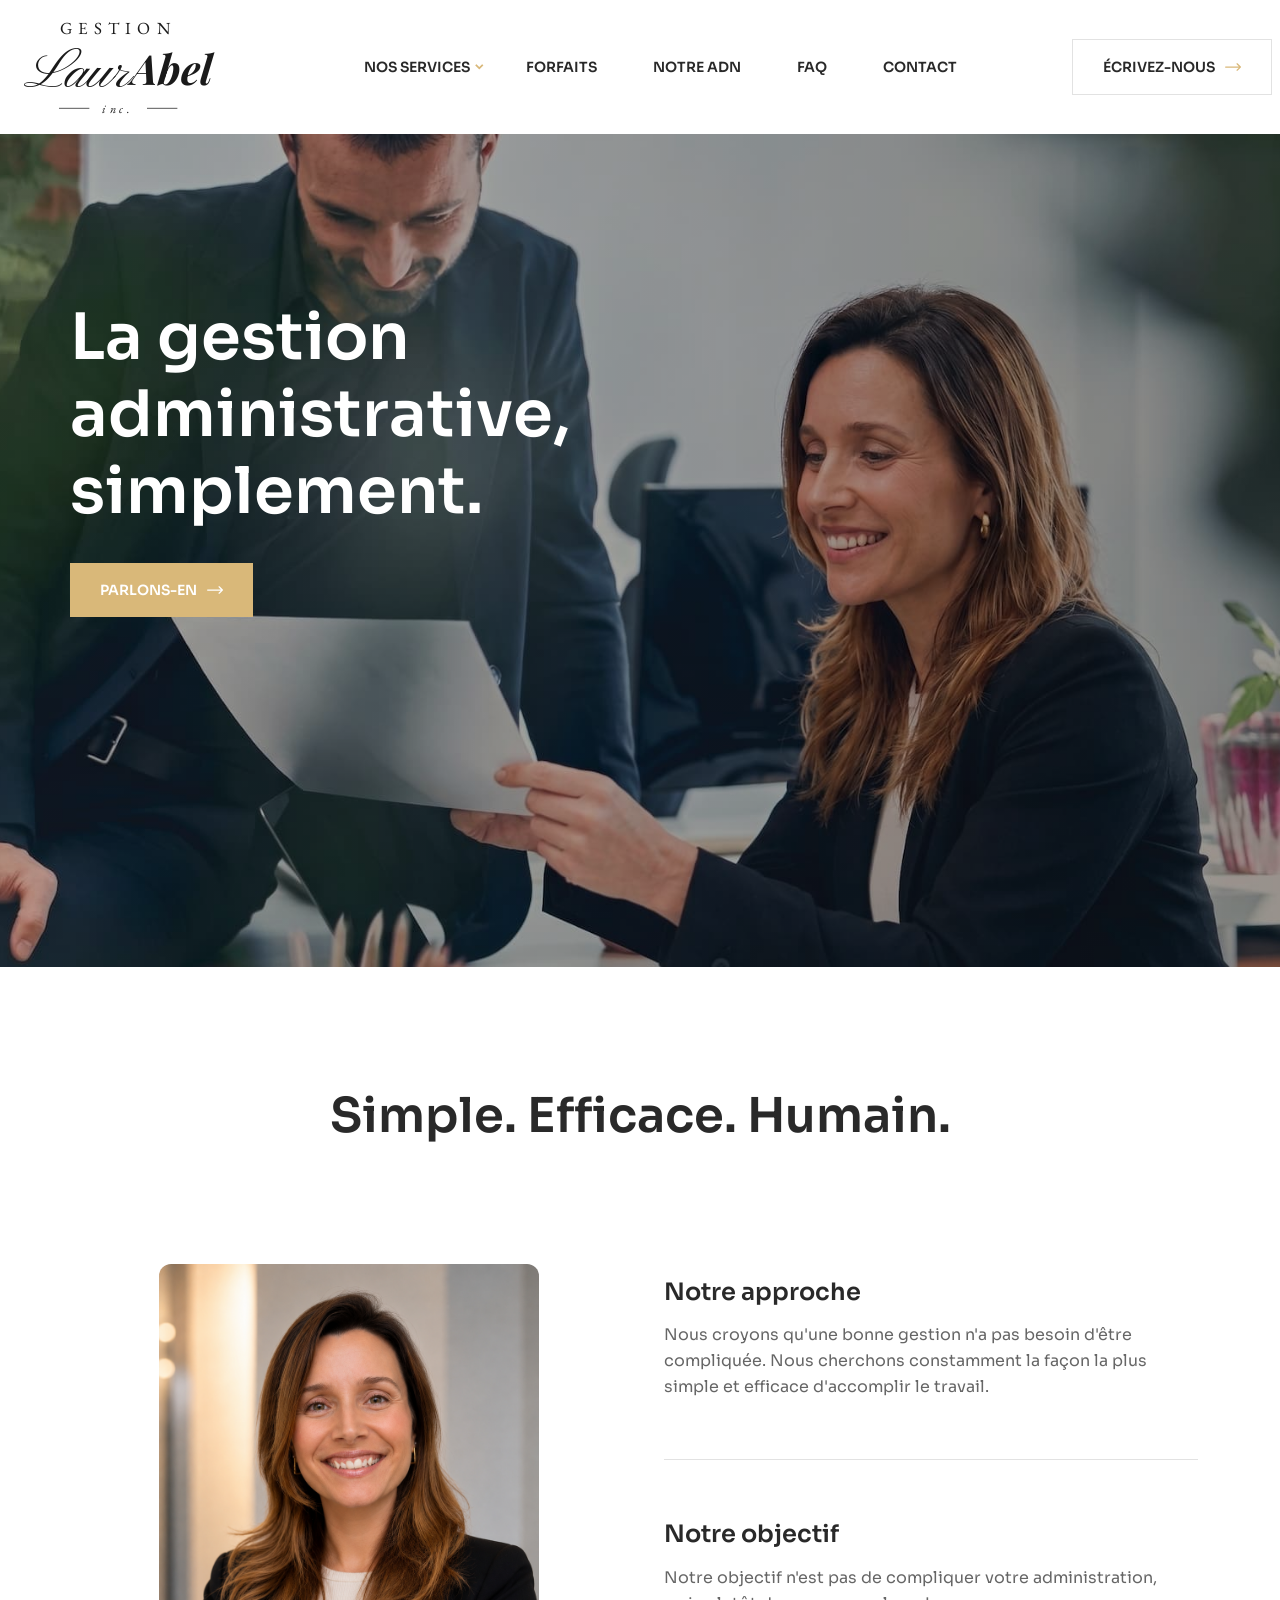
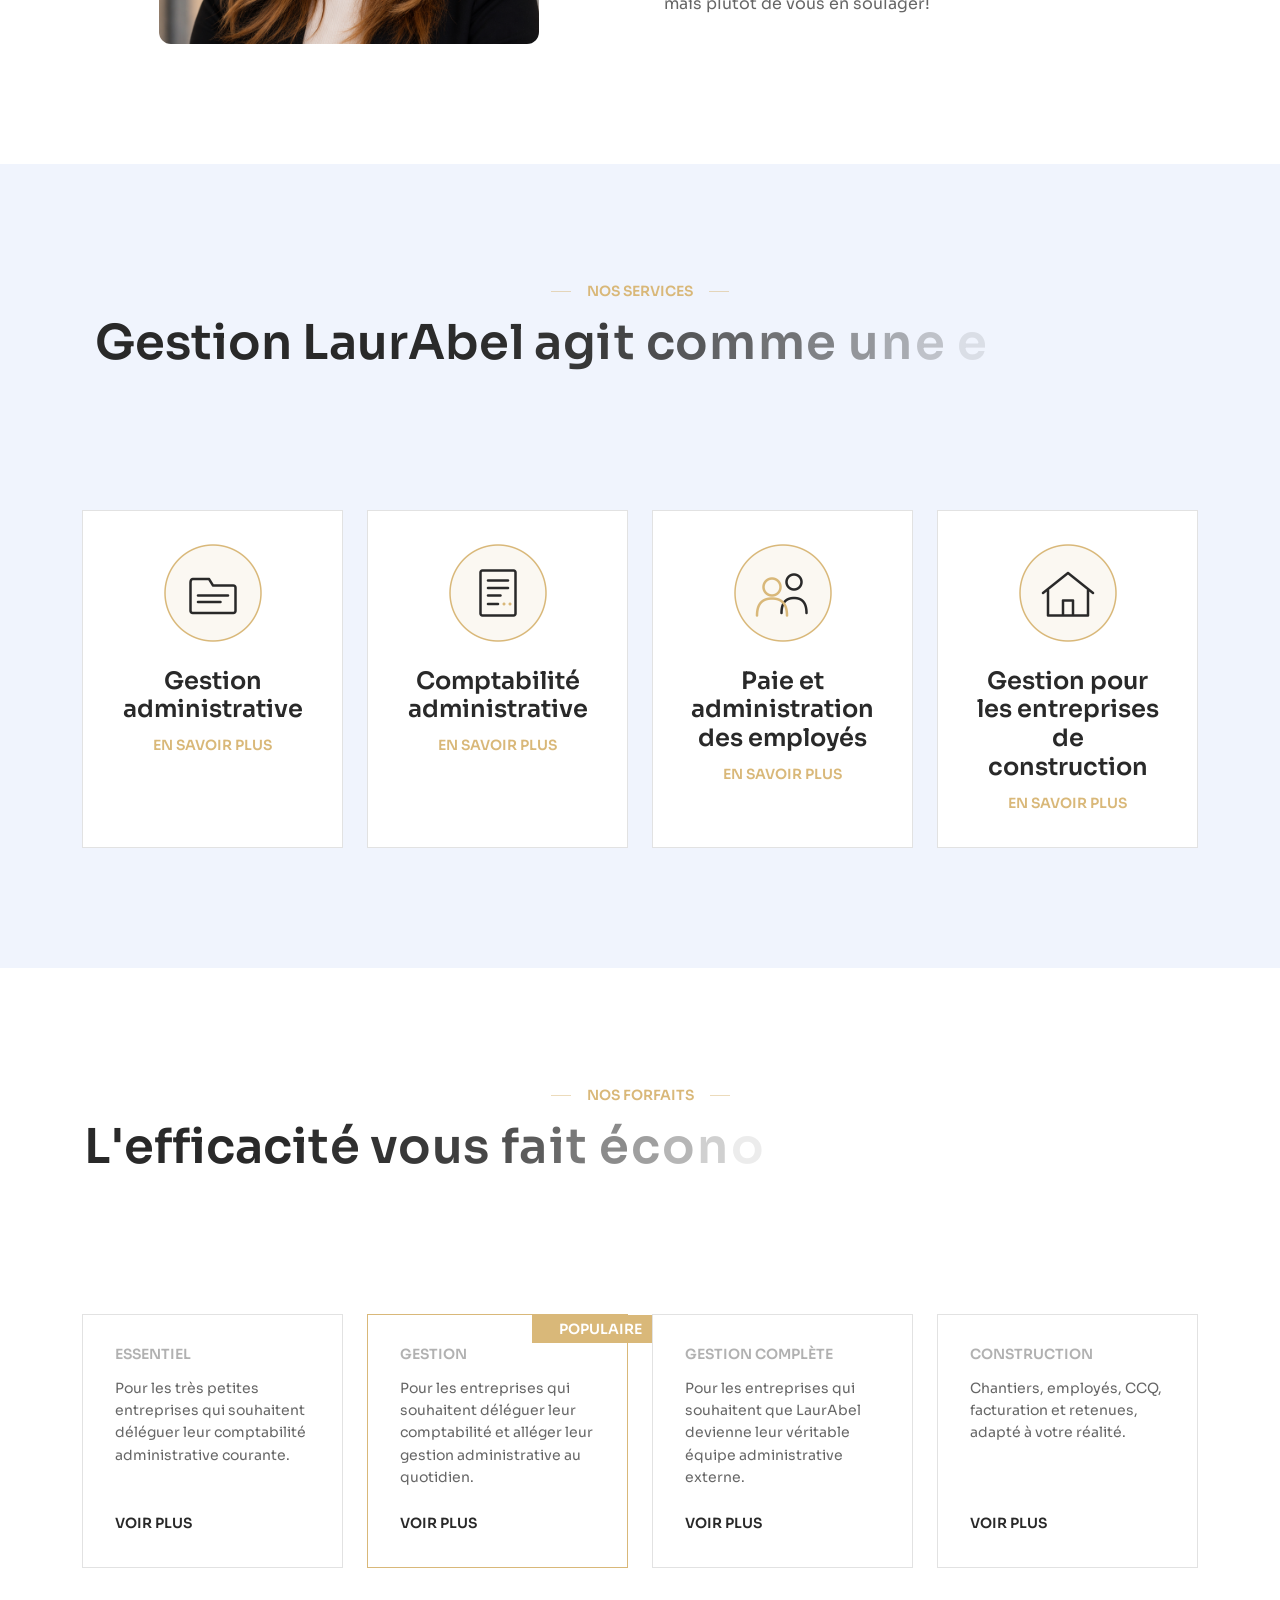
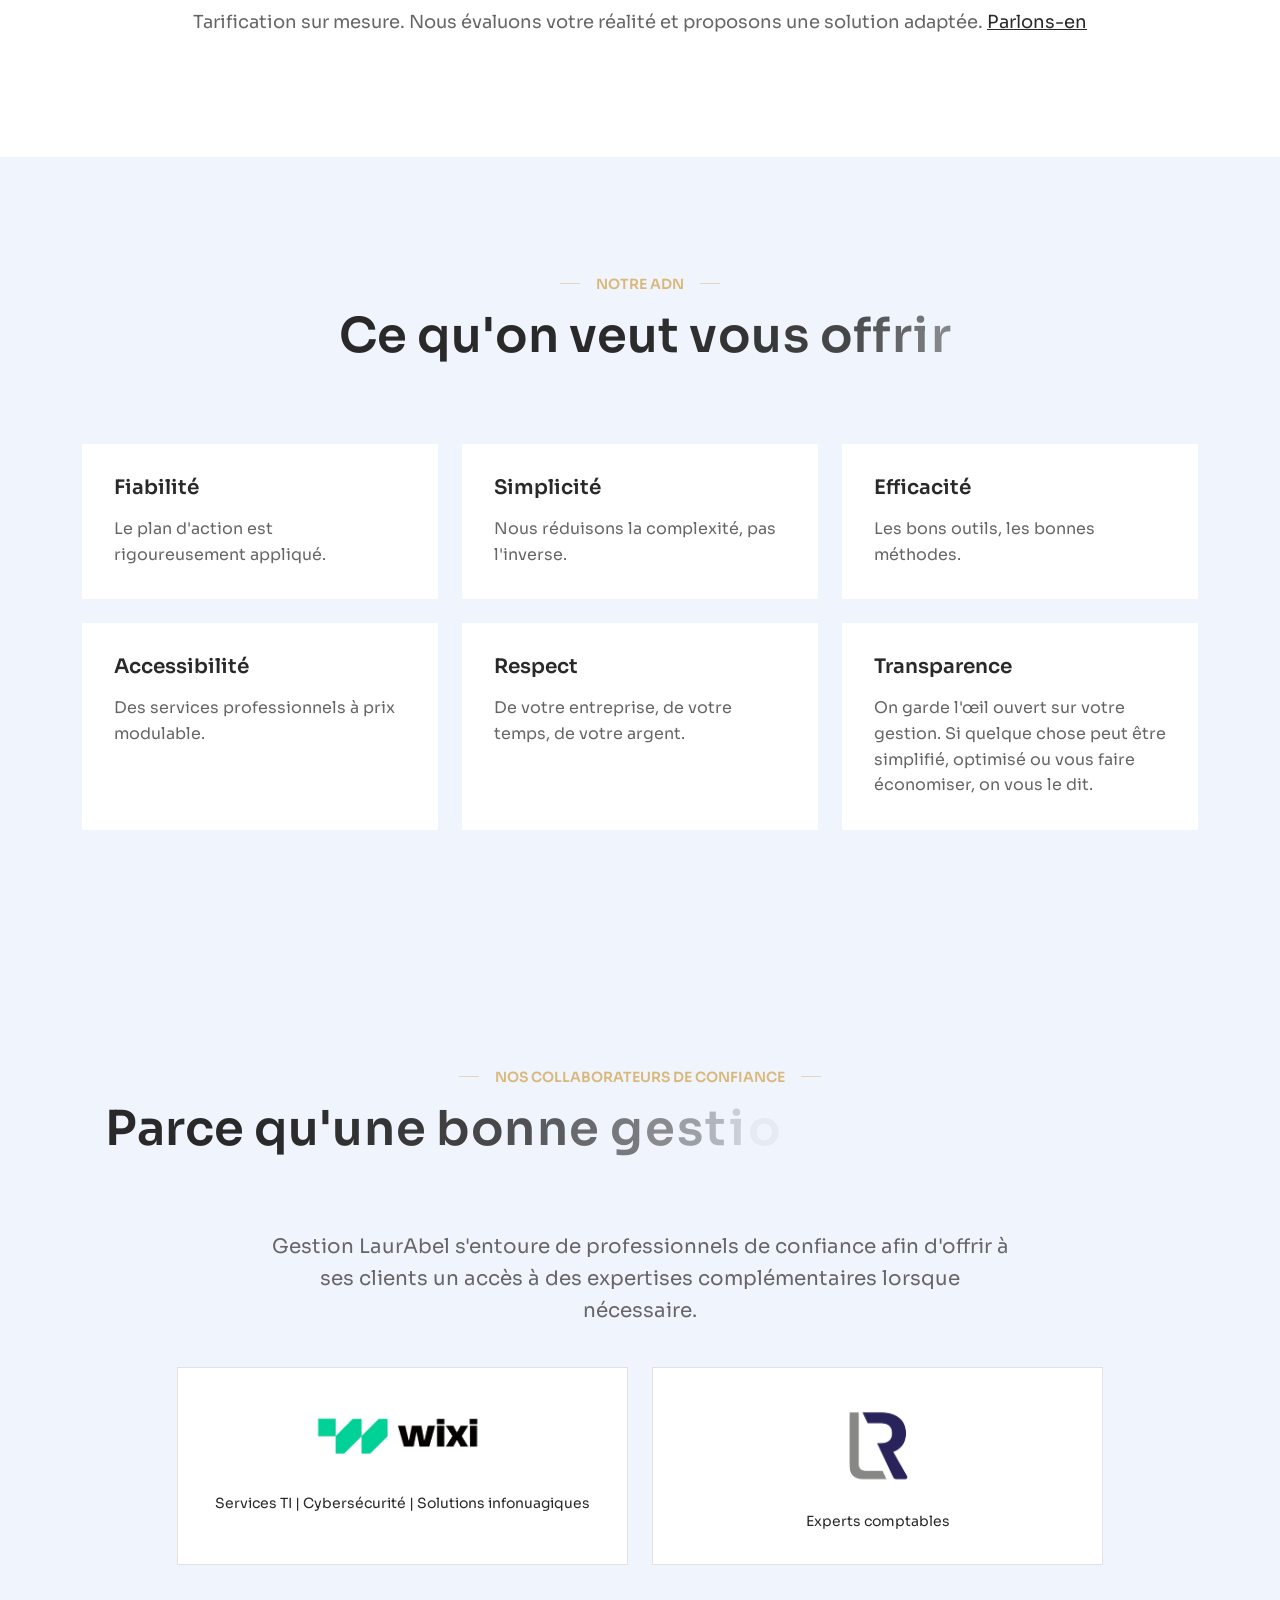
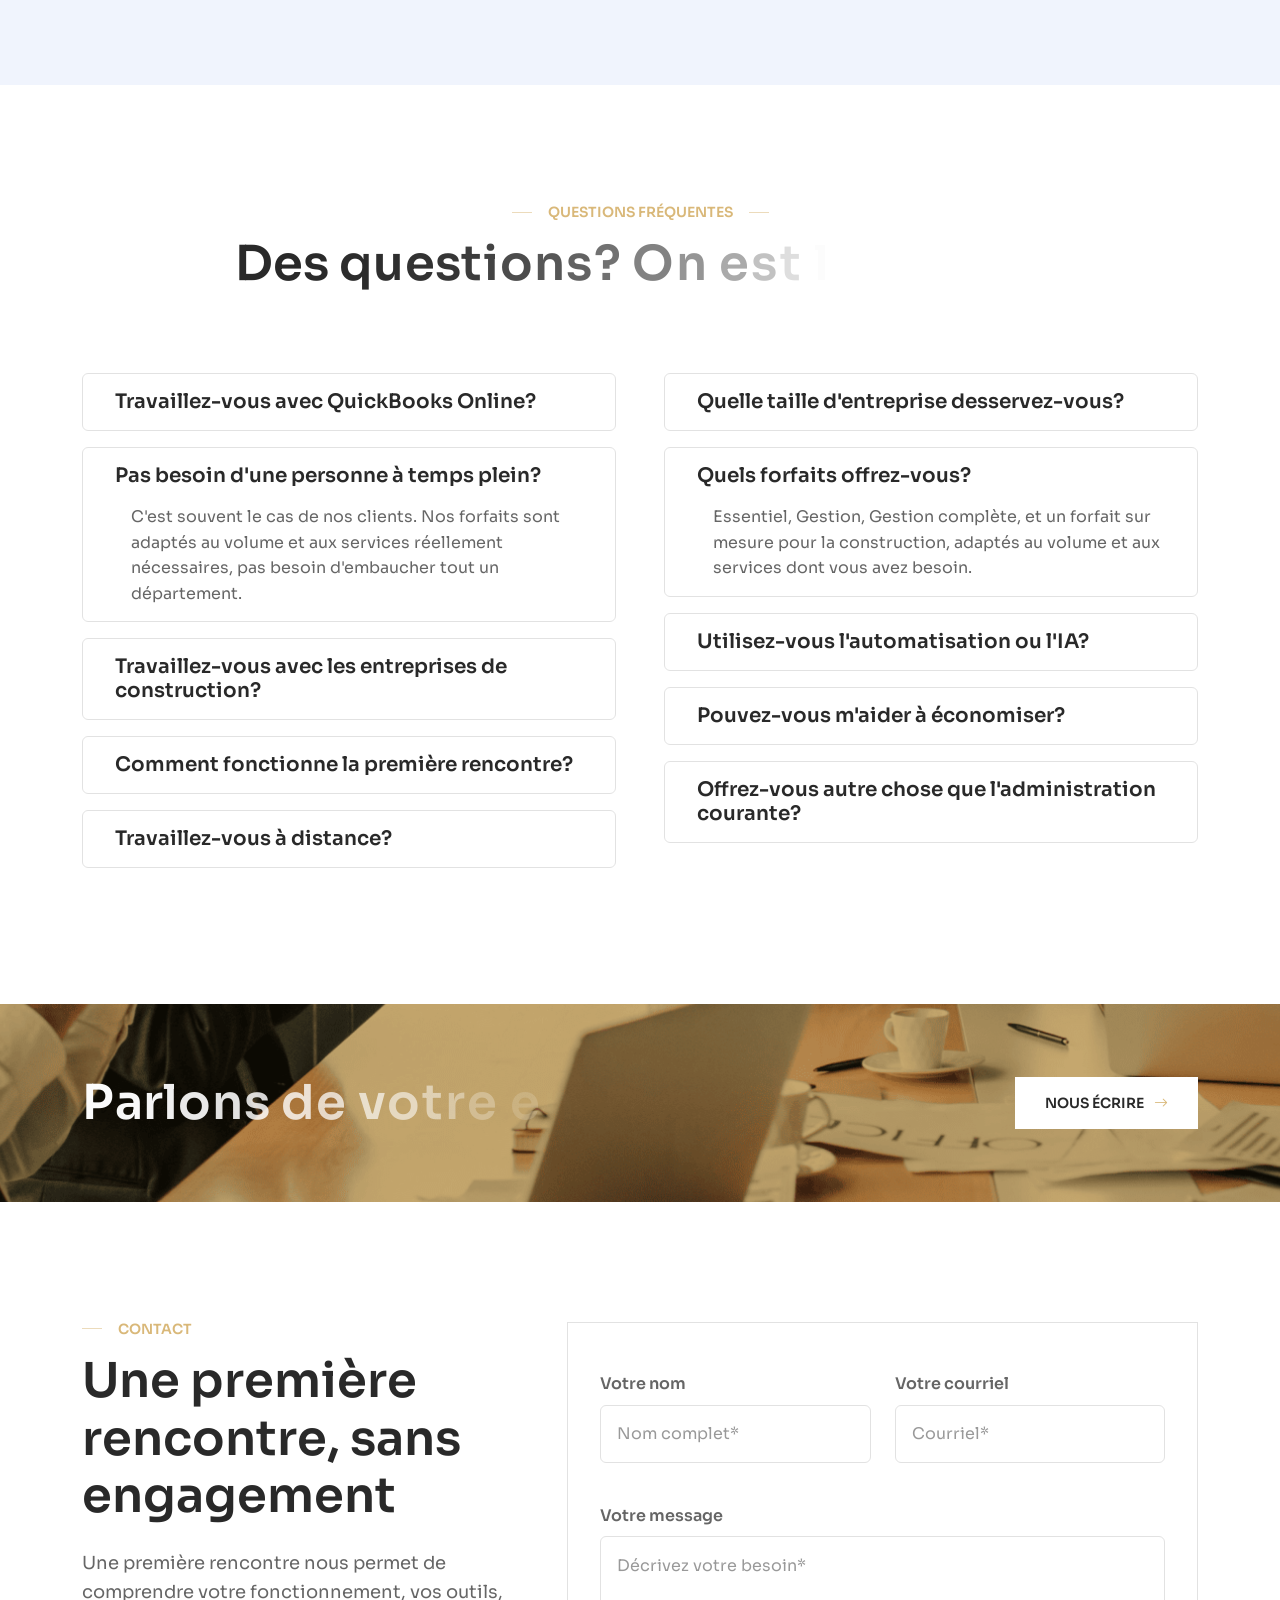
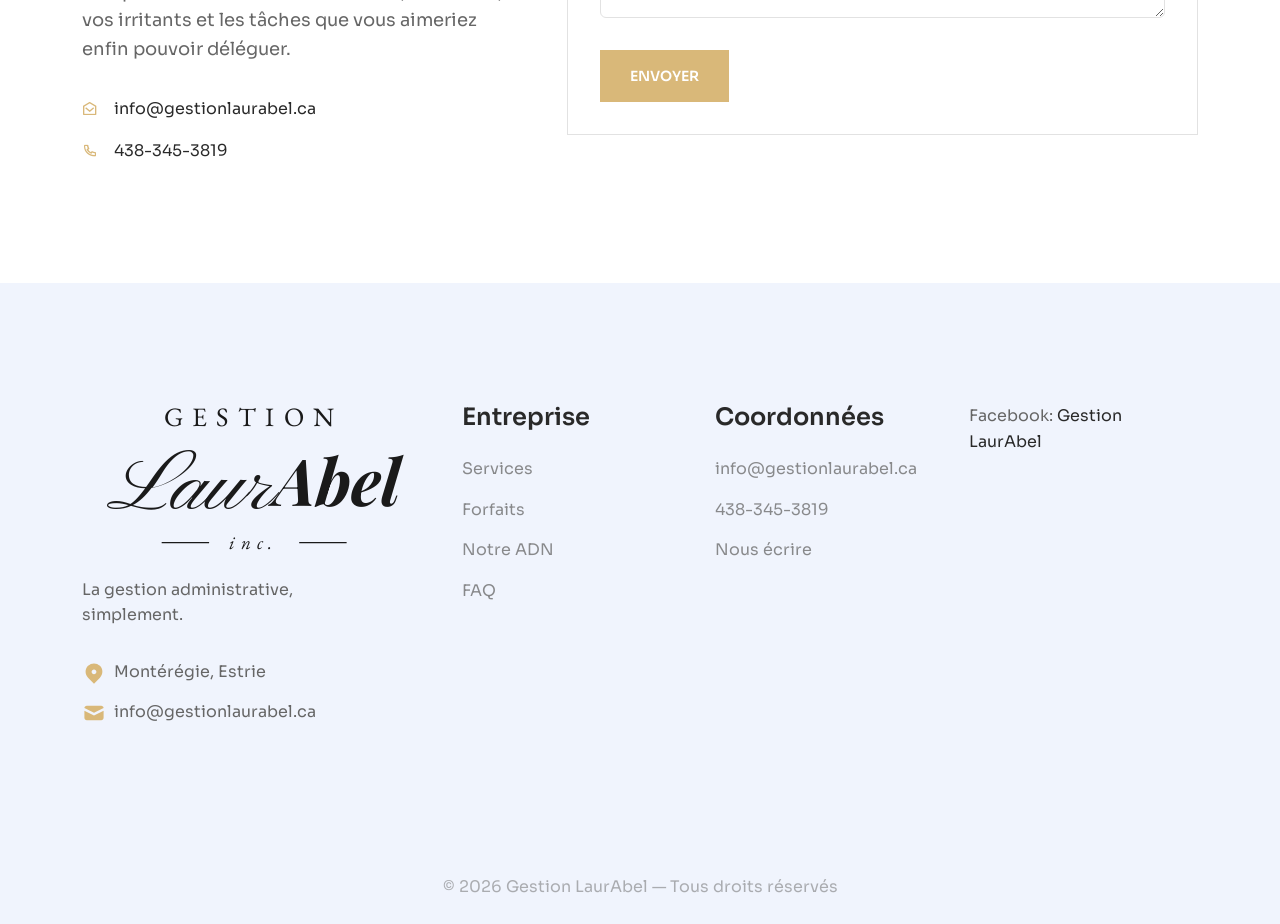
==== commit c2707153: "update" ====
--- a/index.html
+++ b/index.html
@@ -347,7 +347,7 @@
                     <div class="col-lg-4 col-md-6">
                         <div class="bg-white p-5 h-100" data-aos="fade-up" data-aos-delay="300">
                             <h6 class="fs-20 mb-3">Accessibilité</h6>
-                            <p class="mb-0">Des services professionnels à prix raisonnable.</p>
+                            <p class="mb-0">Des services professionnels à prix modulable.</p>
                         </div>
                     </div>
                     <div class="col-lg-4 col-md-6">
@@ -361,6 +361,38 @@
                             <h6 class="fs-20 mb-3">Transparence</h6>
                             <p class="mb-0">On garde l'œil ouvert sur votre gestion. Si quelque chose peut être simplifié, optimisé ou vous faire économiser, on vous le dit.</p>
                         </div>
+                    </div>
+                </div>
+            </div>
+        </section>
+
+        <section id="collaborateurs" class="marketing-agency-home-section-3b position-relative overflow-hidden py-120 bg-secondary-2">
+            <div class="container">
+                <div class="text-center mb-6">
+                    <span class="content-top btn-text text-primary d-flex align-items-center justify-content-center">
+                        <div class="line"></div>
+                        <span class="mx-3">nos collaborateurs de confiance</span>
+                        <div class="line"></div>
+                    </span>
+                    <h2 class="mt-3 mb-3 text-anime-style-2">Parce qu'une bonne gestion passe aussi par les bonnes expertises</h2>
+                    <p class="fs-5 col-lg-8 mx-auto mb-0">Gestion LaurAbel s'entoure de professionnels de confiance afin d'offrir à ses clients un accès à des expertises complémentaires lorsque nécessaire.</p>
+                </div>
+                <div class="row g-4 justify-content-center">
+                    <div class="col-lg-5 col-md-6">
+                        <a href="https://www.wixi.ca/" target="_blank" rel="noopener" class="text-decoration-none">
+                            <div class="bg-white border p-5 text-center h-100 hover-up">
+                                <img src="assets/imgs/partners/wixi-logo.jpg" alt="Wixi" style="max-width: 220px; width: 100%; margin: 0 auto 20px; display: block;" />
+                                <p class="mb-0 text-dark fs-7">Services TI  |  Cybersécurité  |  Solutions infonuagiques</p>
+                            </div>
+                        </a>
+                    </div>
+                    <div class="col-lg-5 col-md-6">
+                        <a href="https://rochefortlemaire.com/" target="_blank" rel="noopener" class="text-decoration-none">
+                            <div class="bg-white border p-5 text-center h-100 hover-up">
+                                <img src="assets/imgs/partners/rl-logo.png" alt="Rochefort Lemaire CPA" style="max-width: 90px; width: 100%; margin: 0 auto 20px; display: block;" />
+                                <p class="mb-0 text-dark fs-7">Experts comptables</p>
+                            </div>
+                        </a>
                     </div>
                 </div>
             </div>
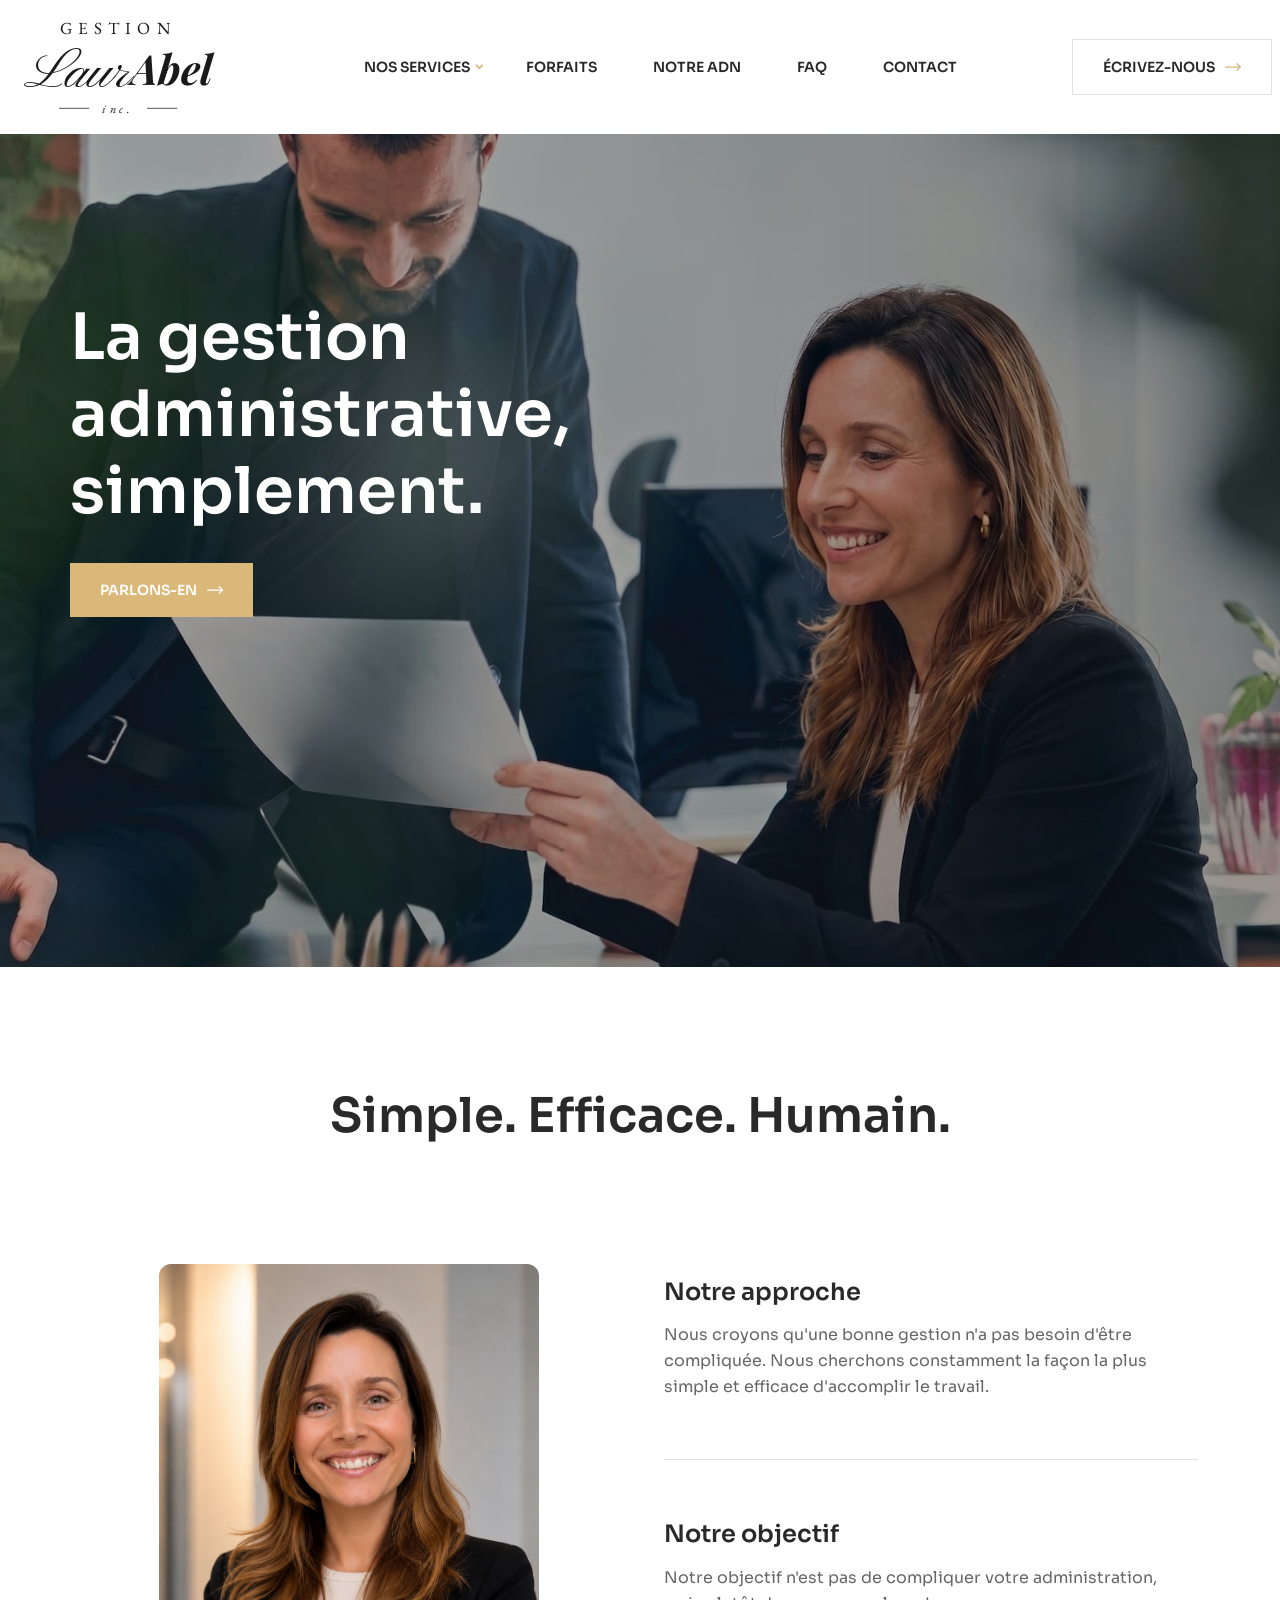
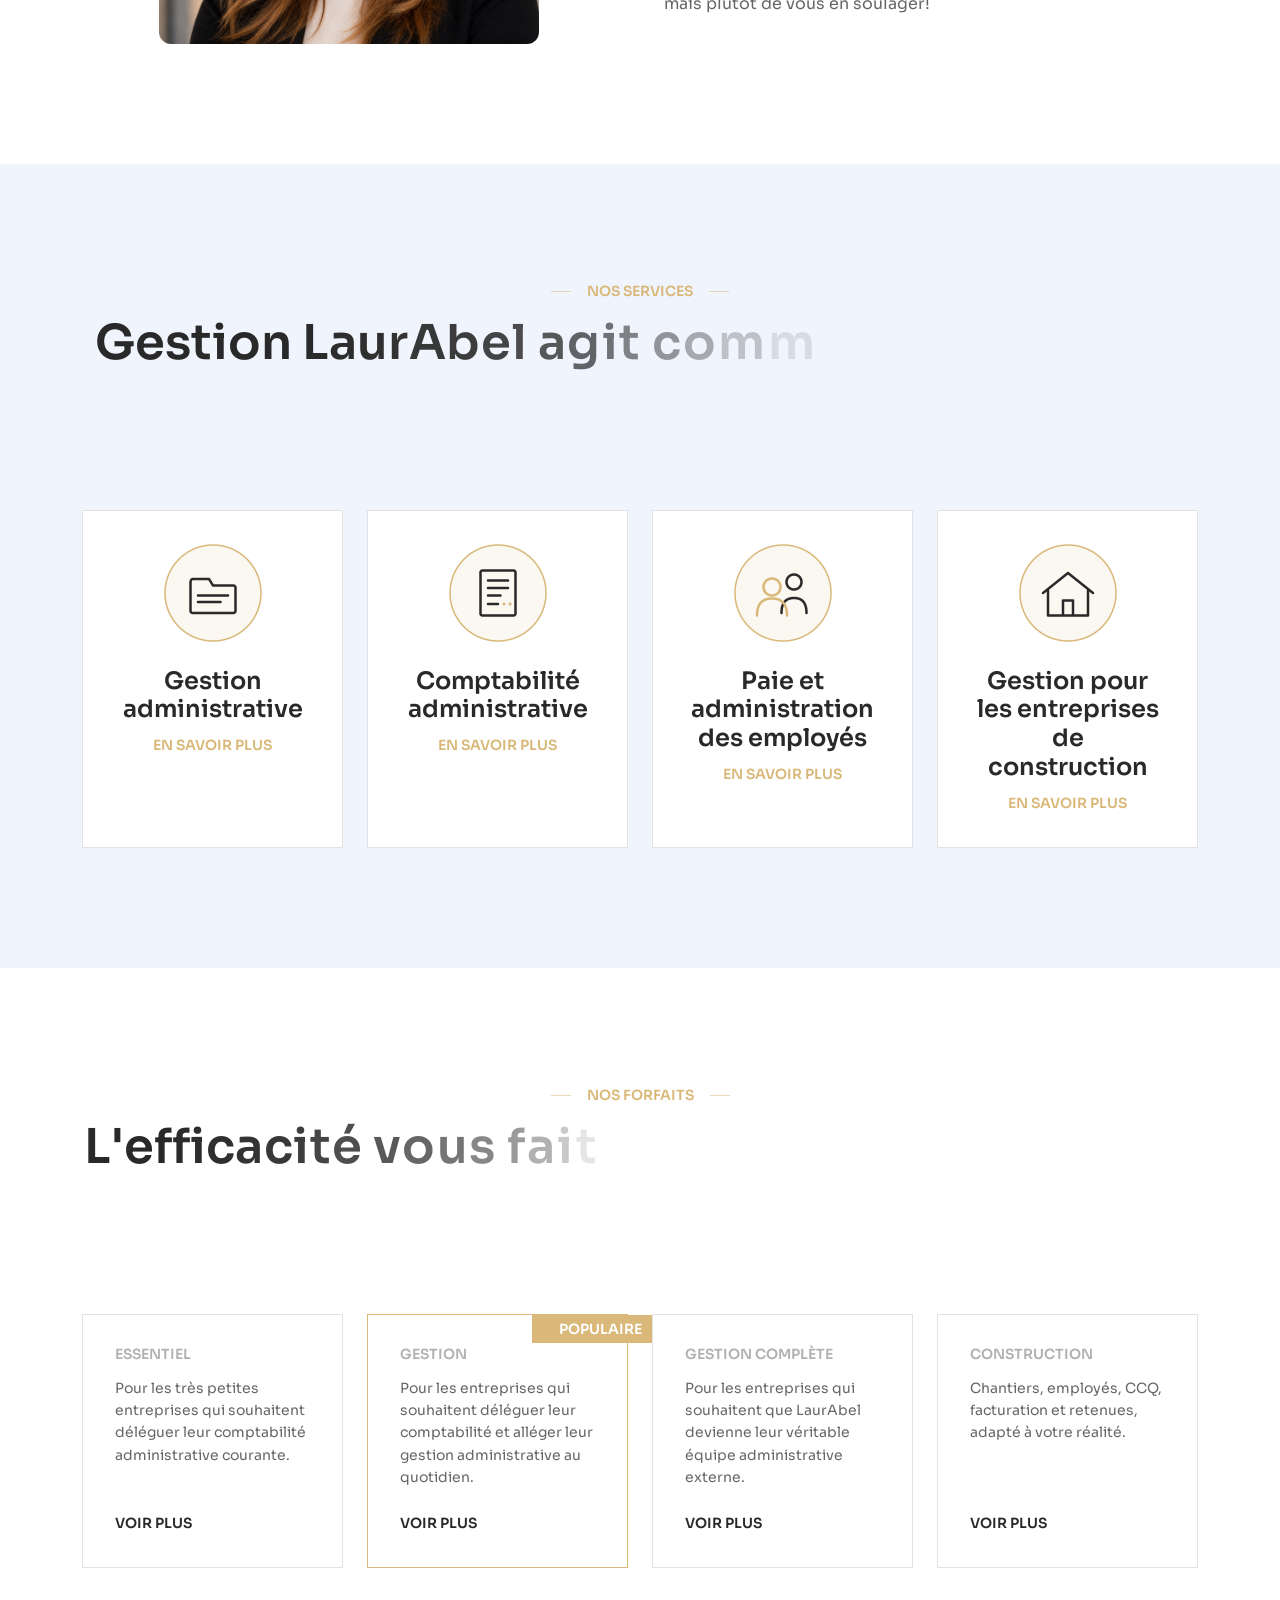
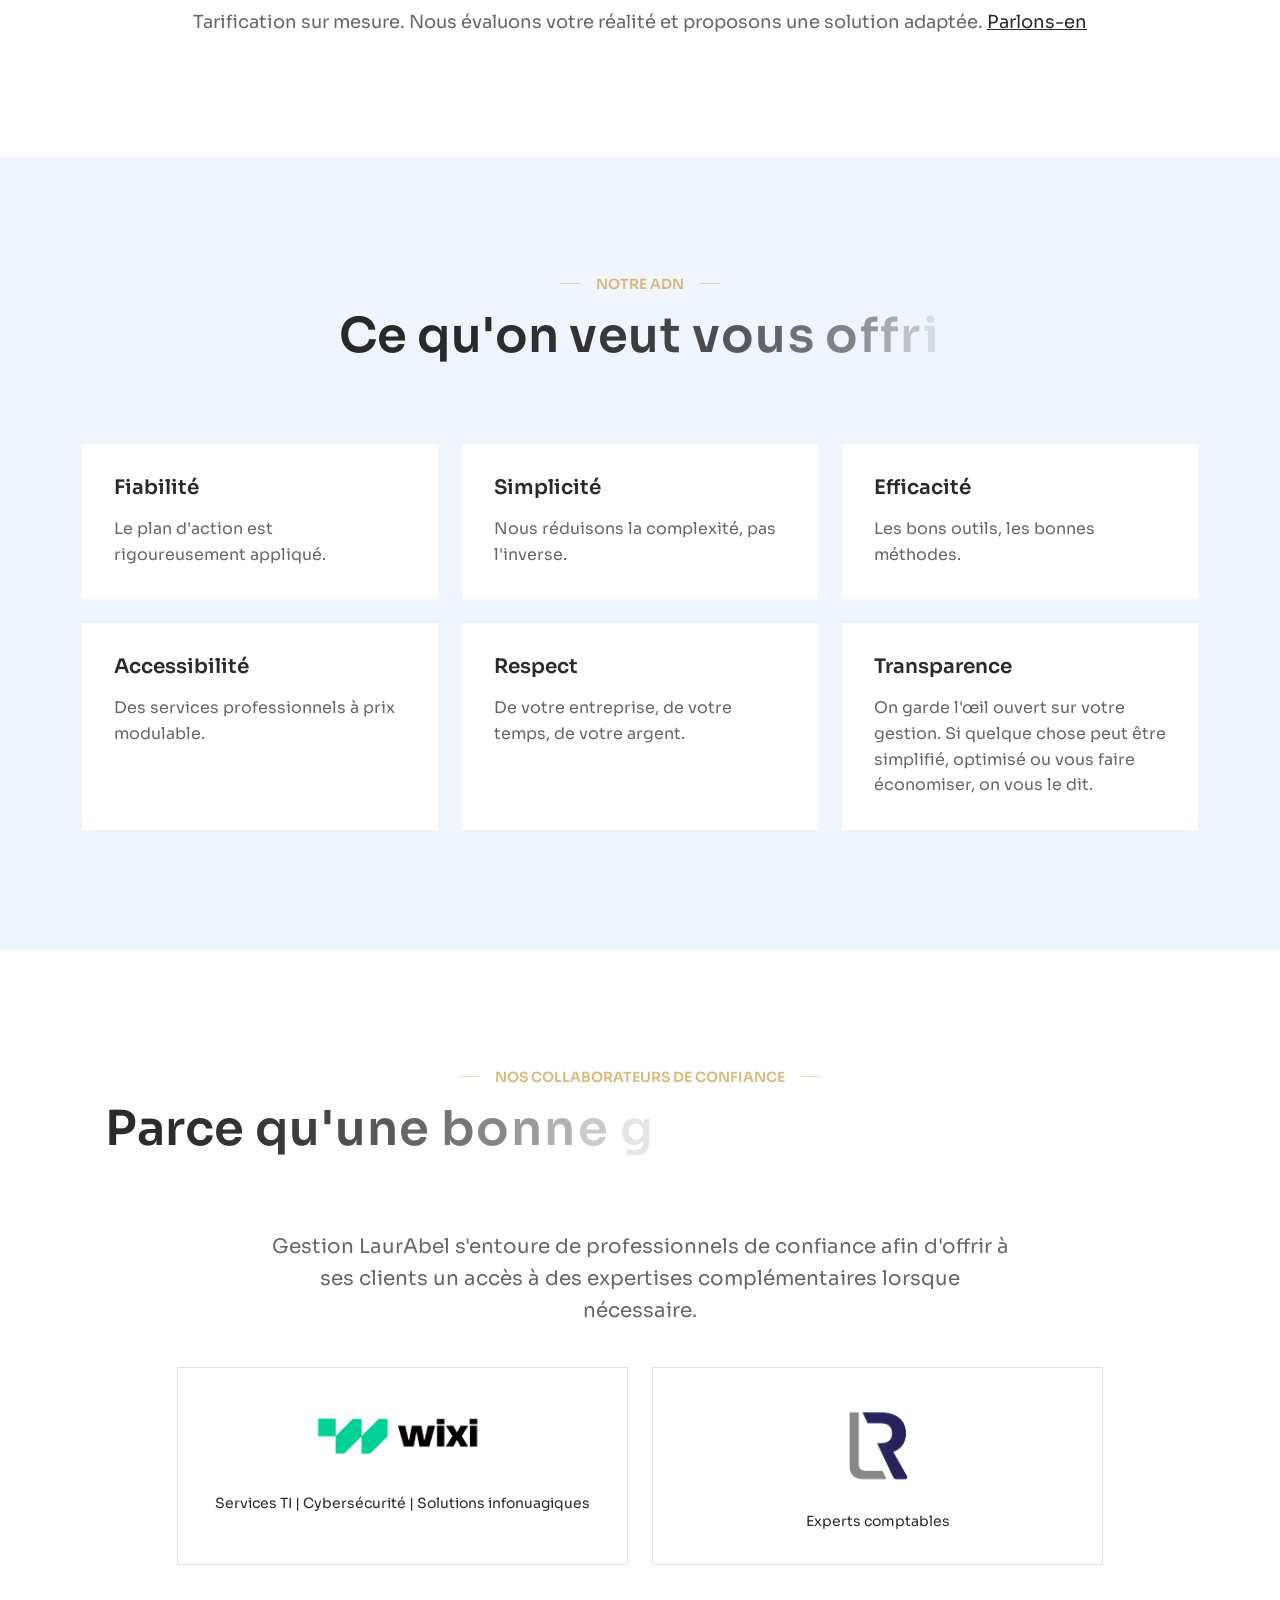
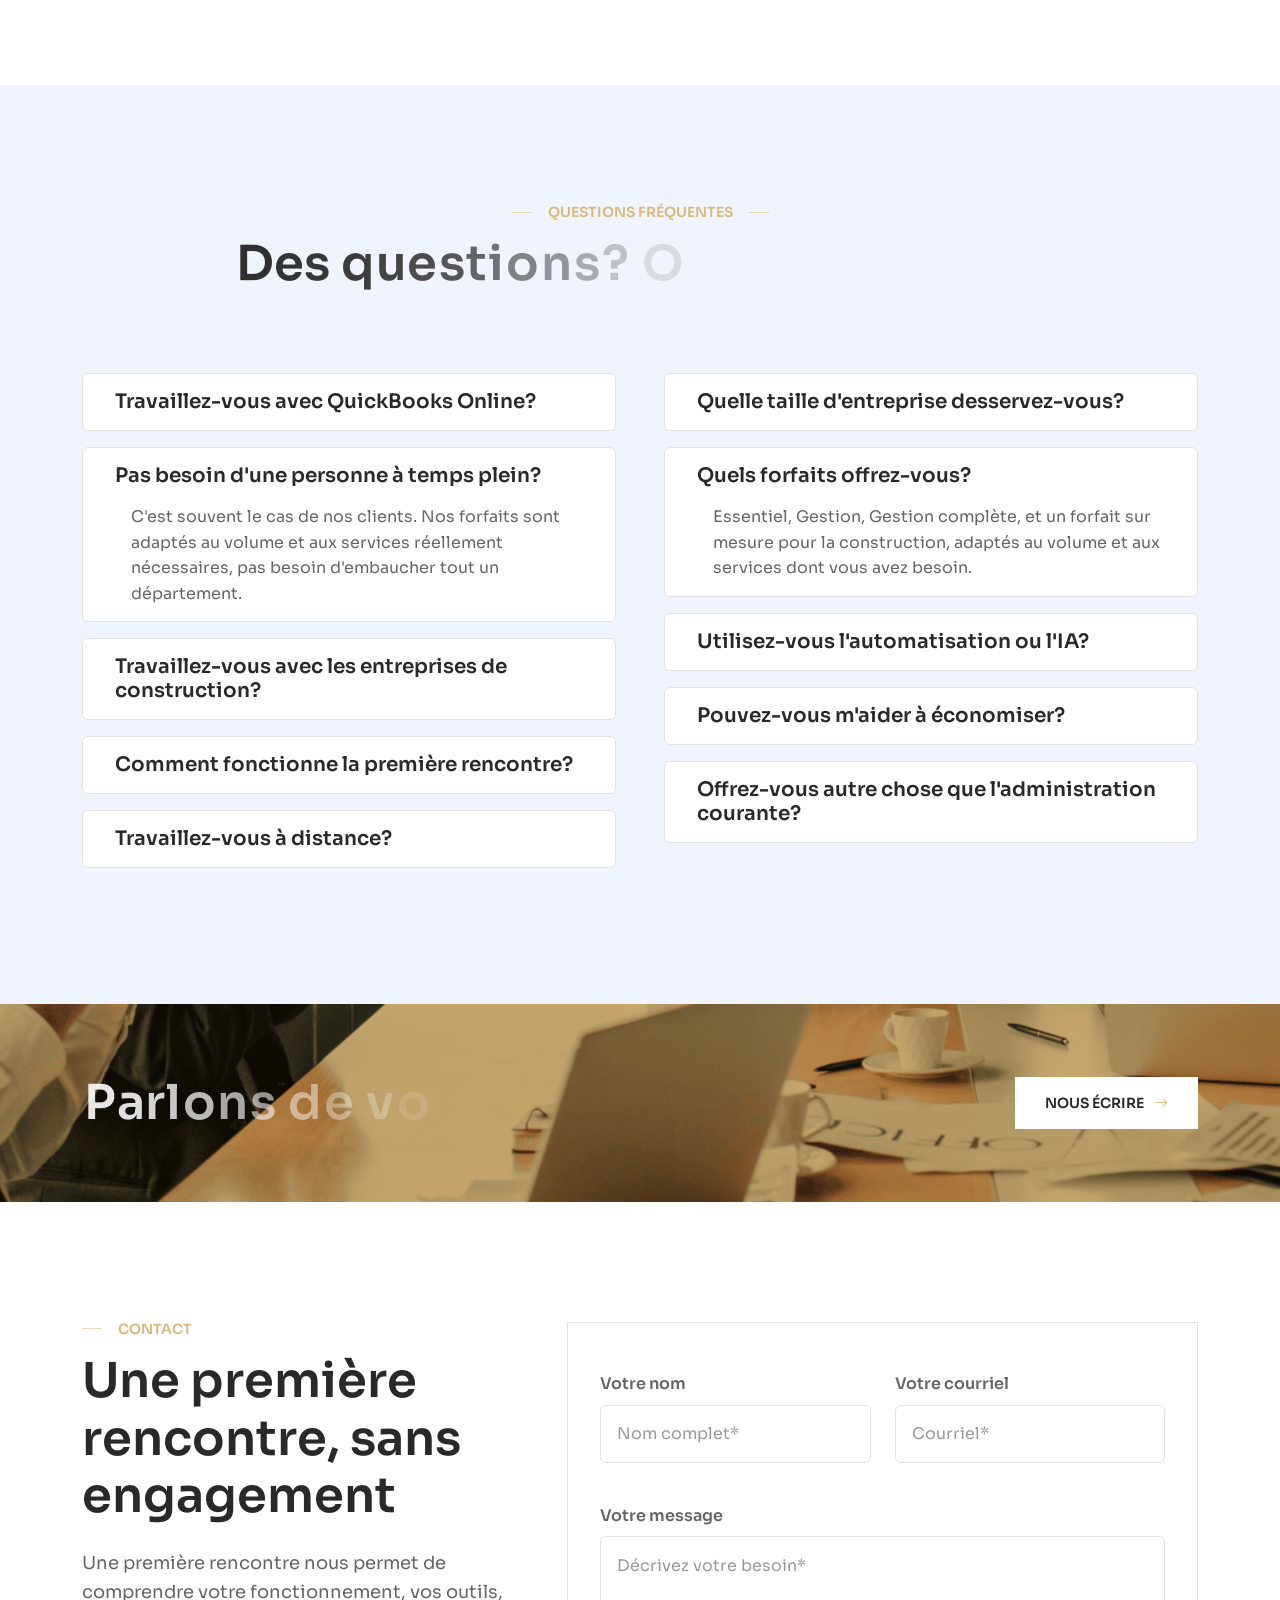
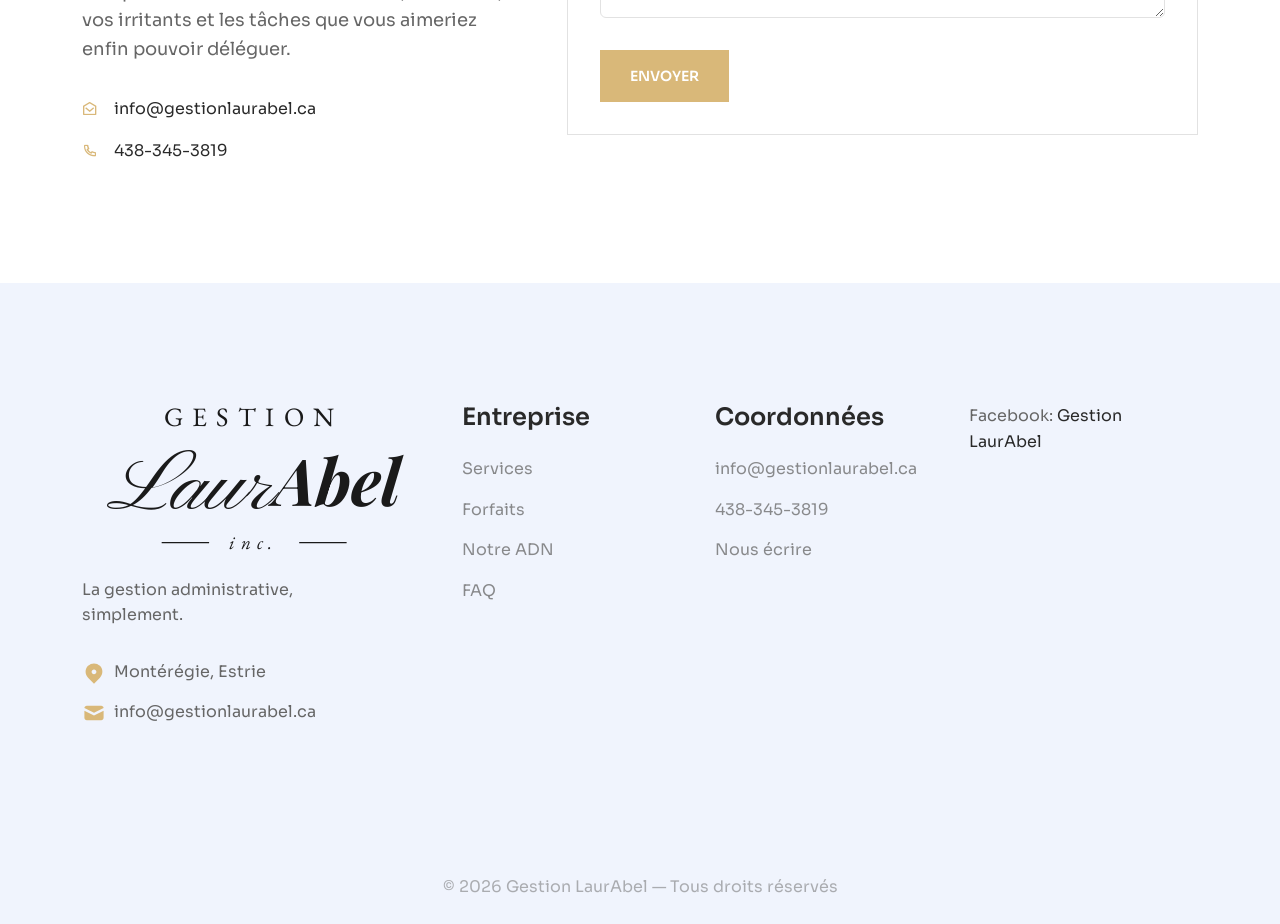
==== commit 827cd8d0: "Update index.html" ====
--- a/index.html
+++ b/index.html
@@ -366,7 +366,7 @@
             </div>
         </section>
 
-        <section id="collaborateurs" class="marketing-agency-home-section-3b position-relative overflow-hidden py-120 bg-secondary-2">
+        <section id="collaborateurs" class="marketing-agency-home-section-3b position-relative overflow-hidden py-120">
             <div class="container">
                 <div class="text-center mb-6">
                     <span class="content-top btn-text text-primary d-flex align-items-center justify-content-center">
@@ -398,7 +398,7 @@
             </div>
         </section>
 
-        <section id="faq" class="marketing-agency-home-section-3c position-relative overflow-hidden py-120">
+        <section id="faq" class="marketing-agency-home-section-3c position-relative overflow-hidden py-120 bg-secondary-2">
             <div class="container">
                 <div class="text-center mb-80">
                     <span class="content-top btn-text text-primary d-flex align-items-center justify-content-center">
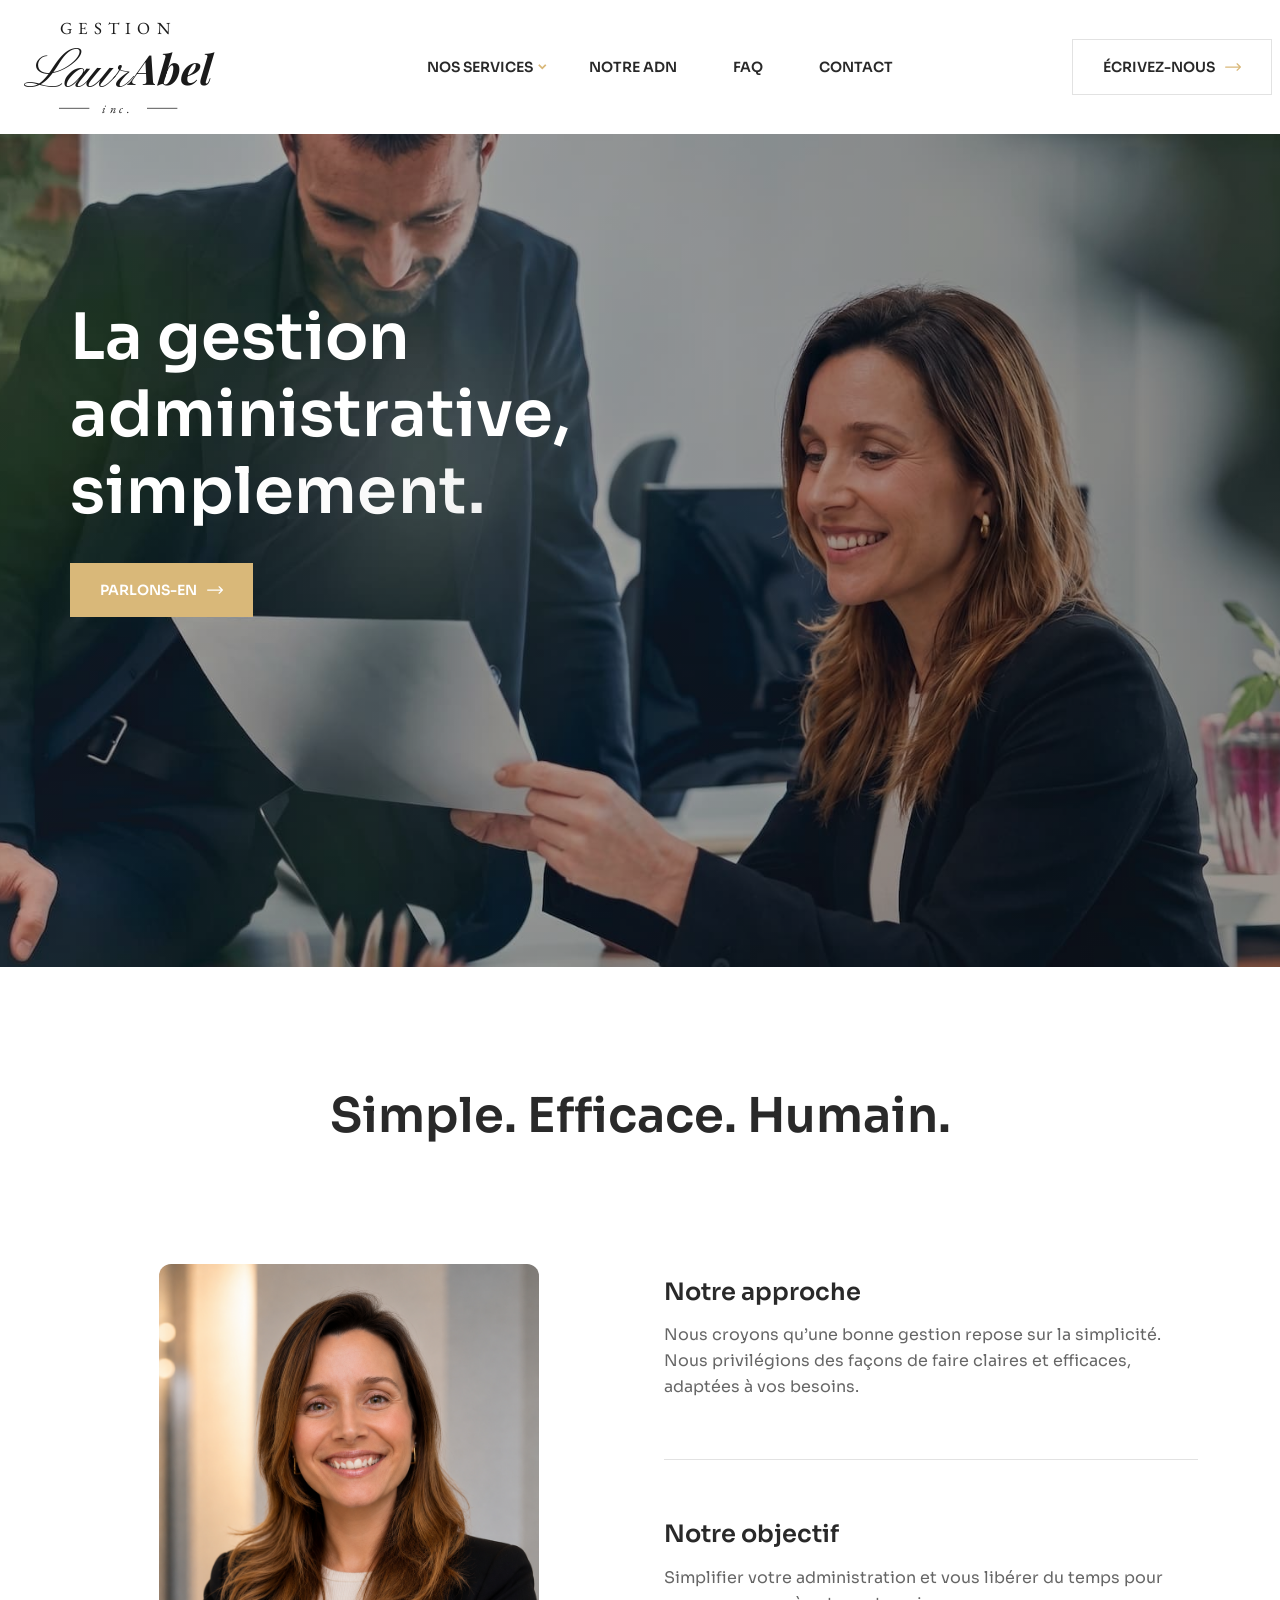
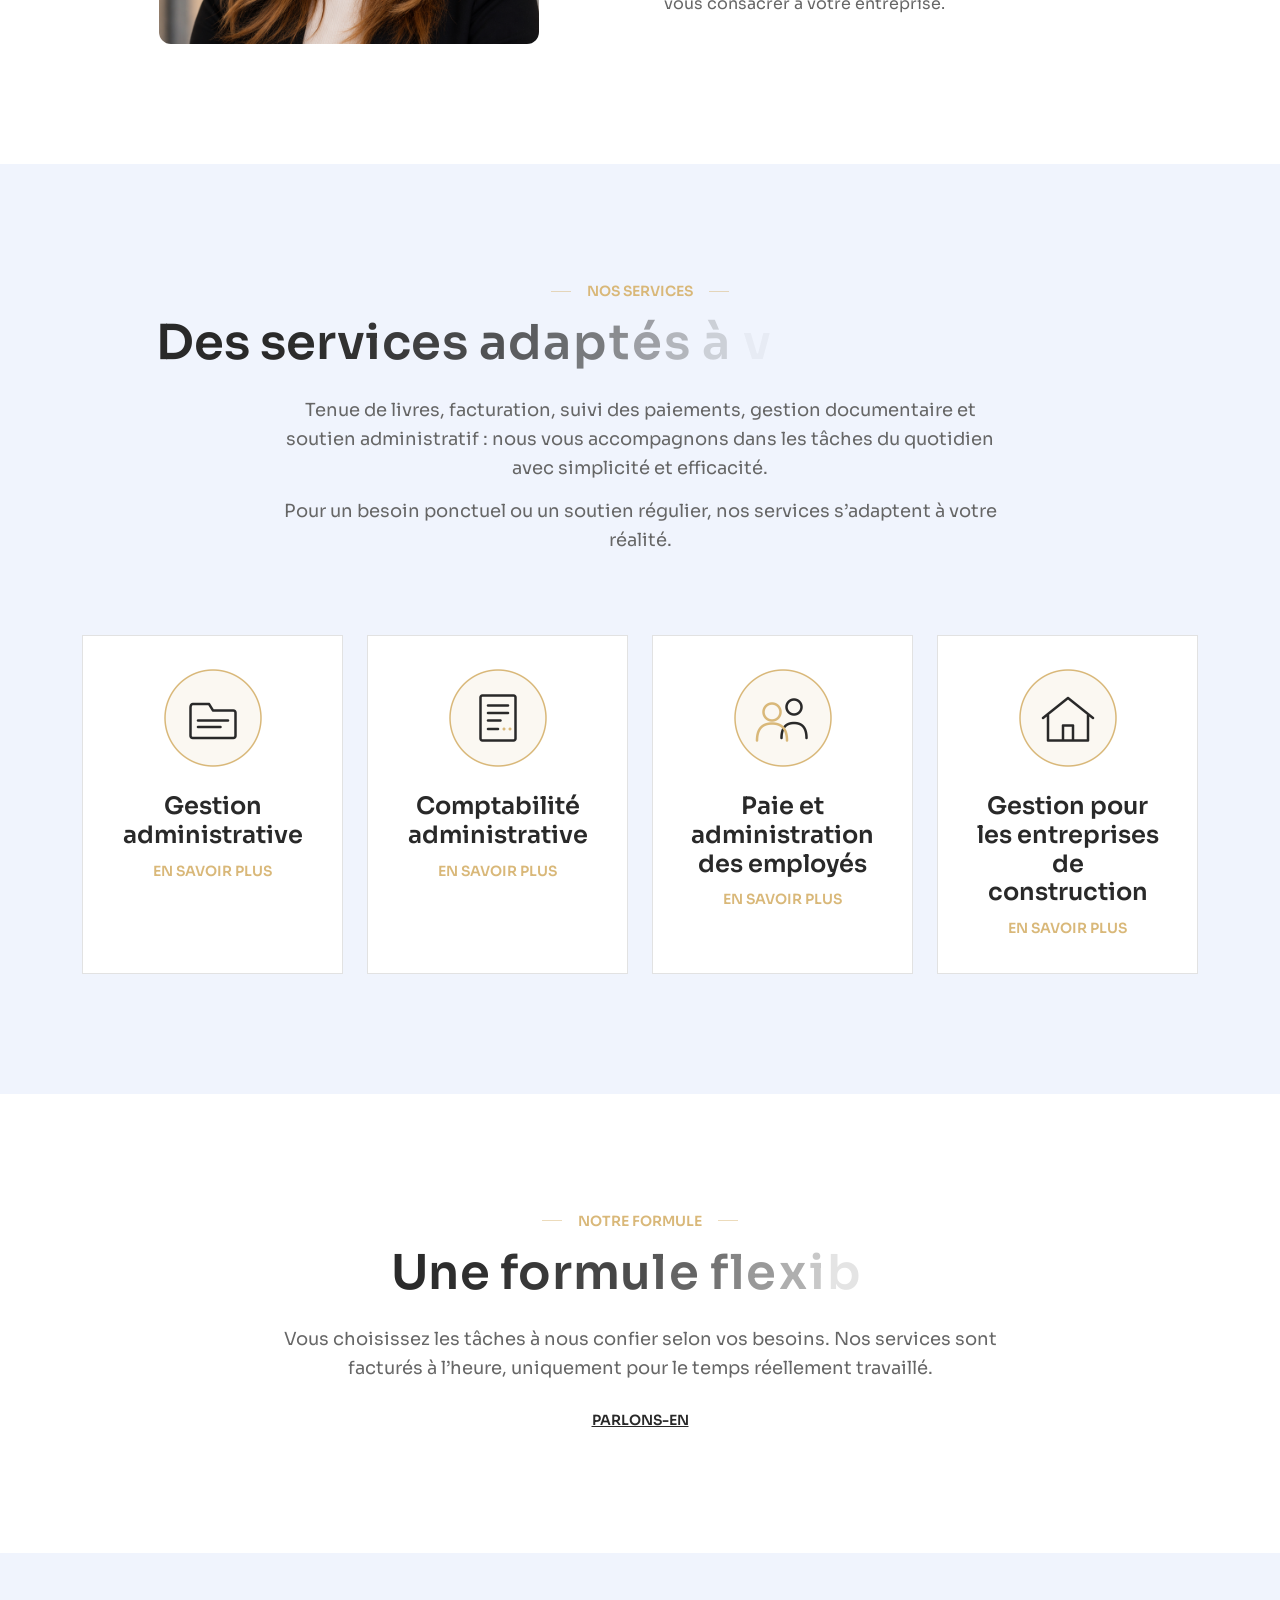
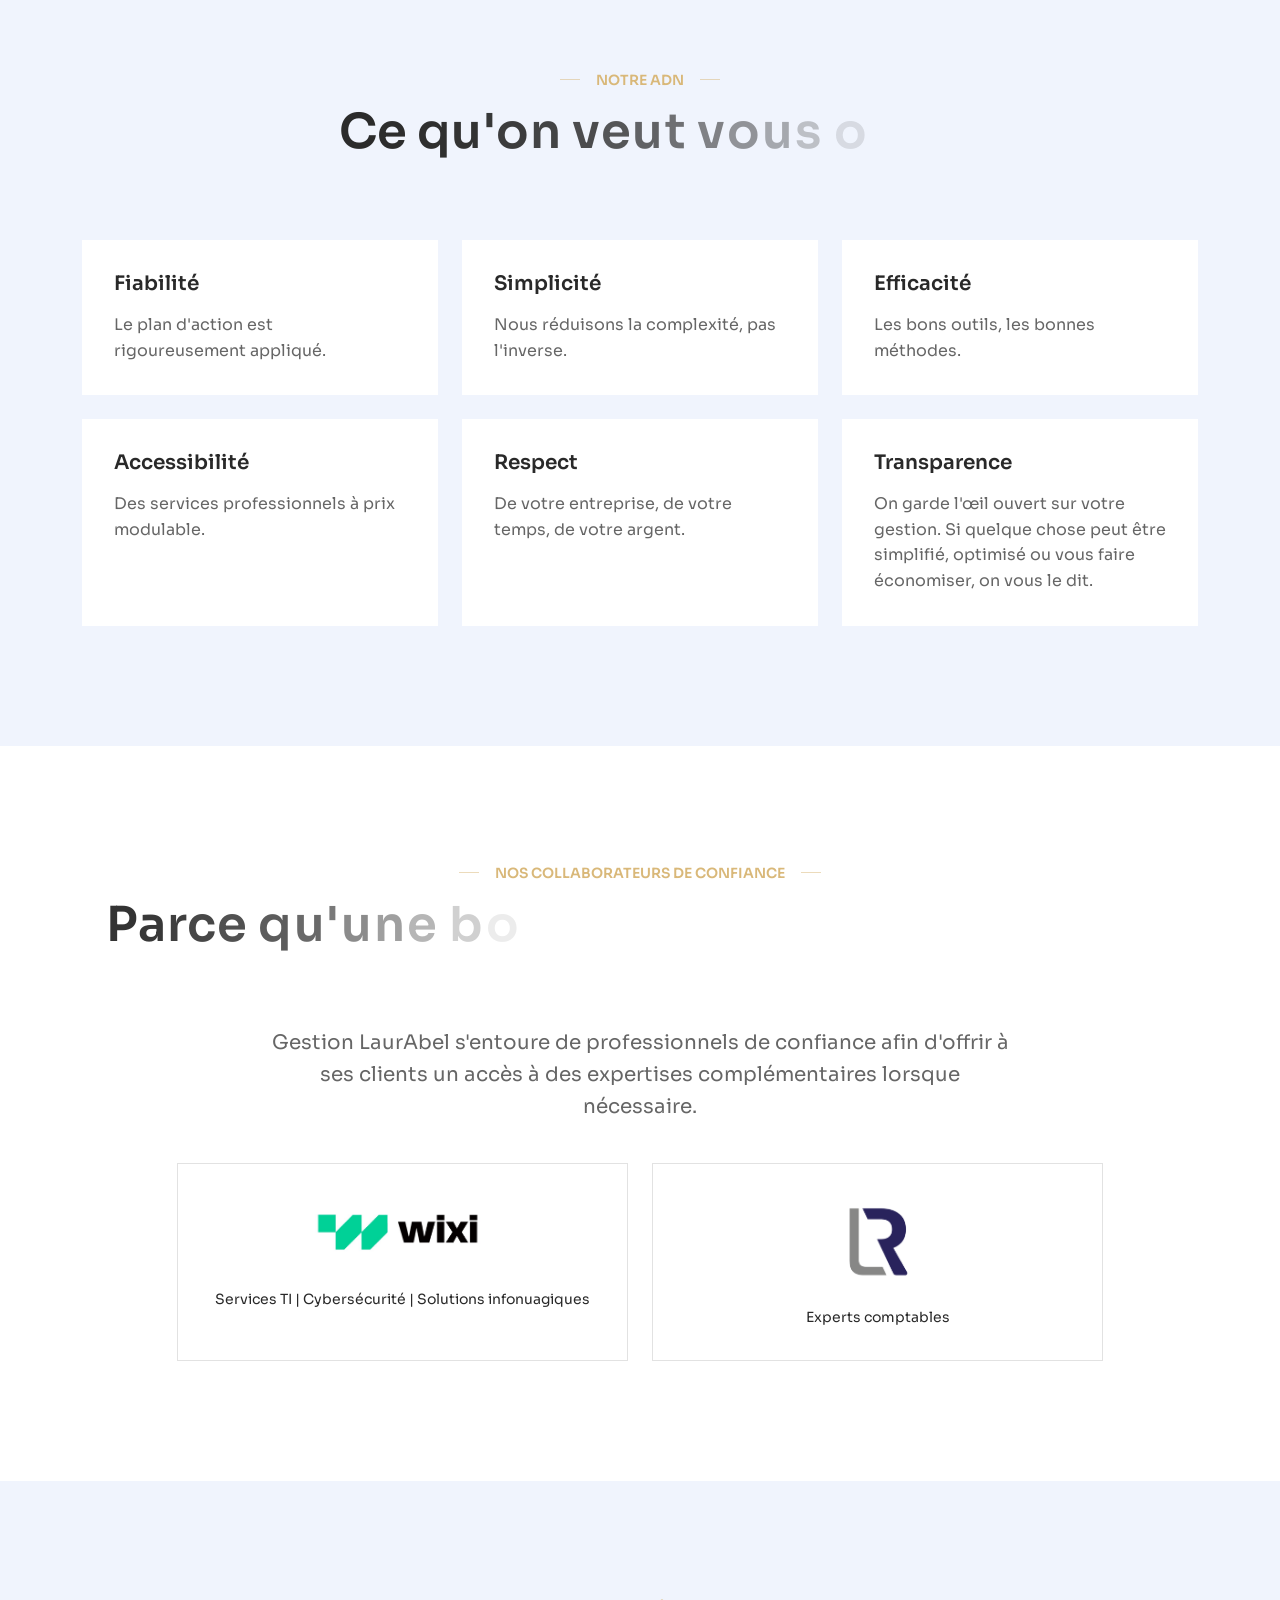
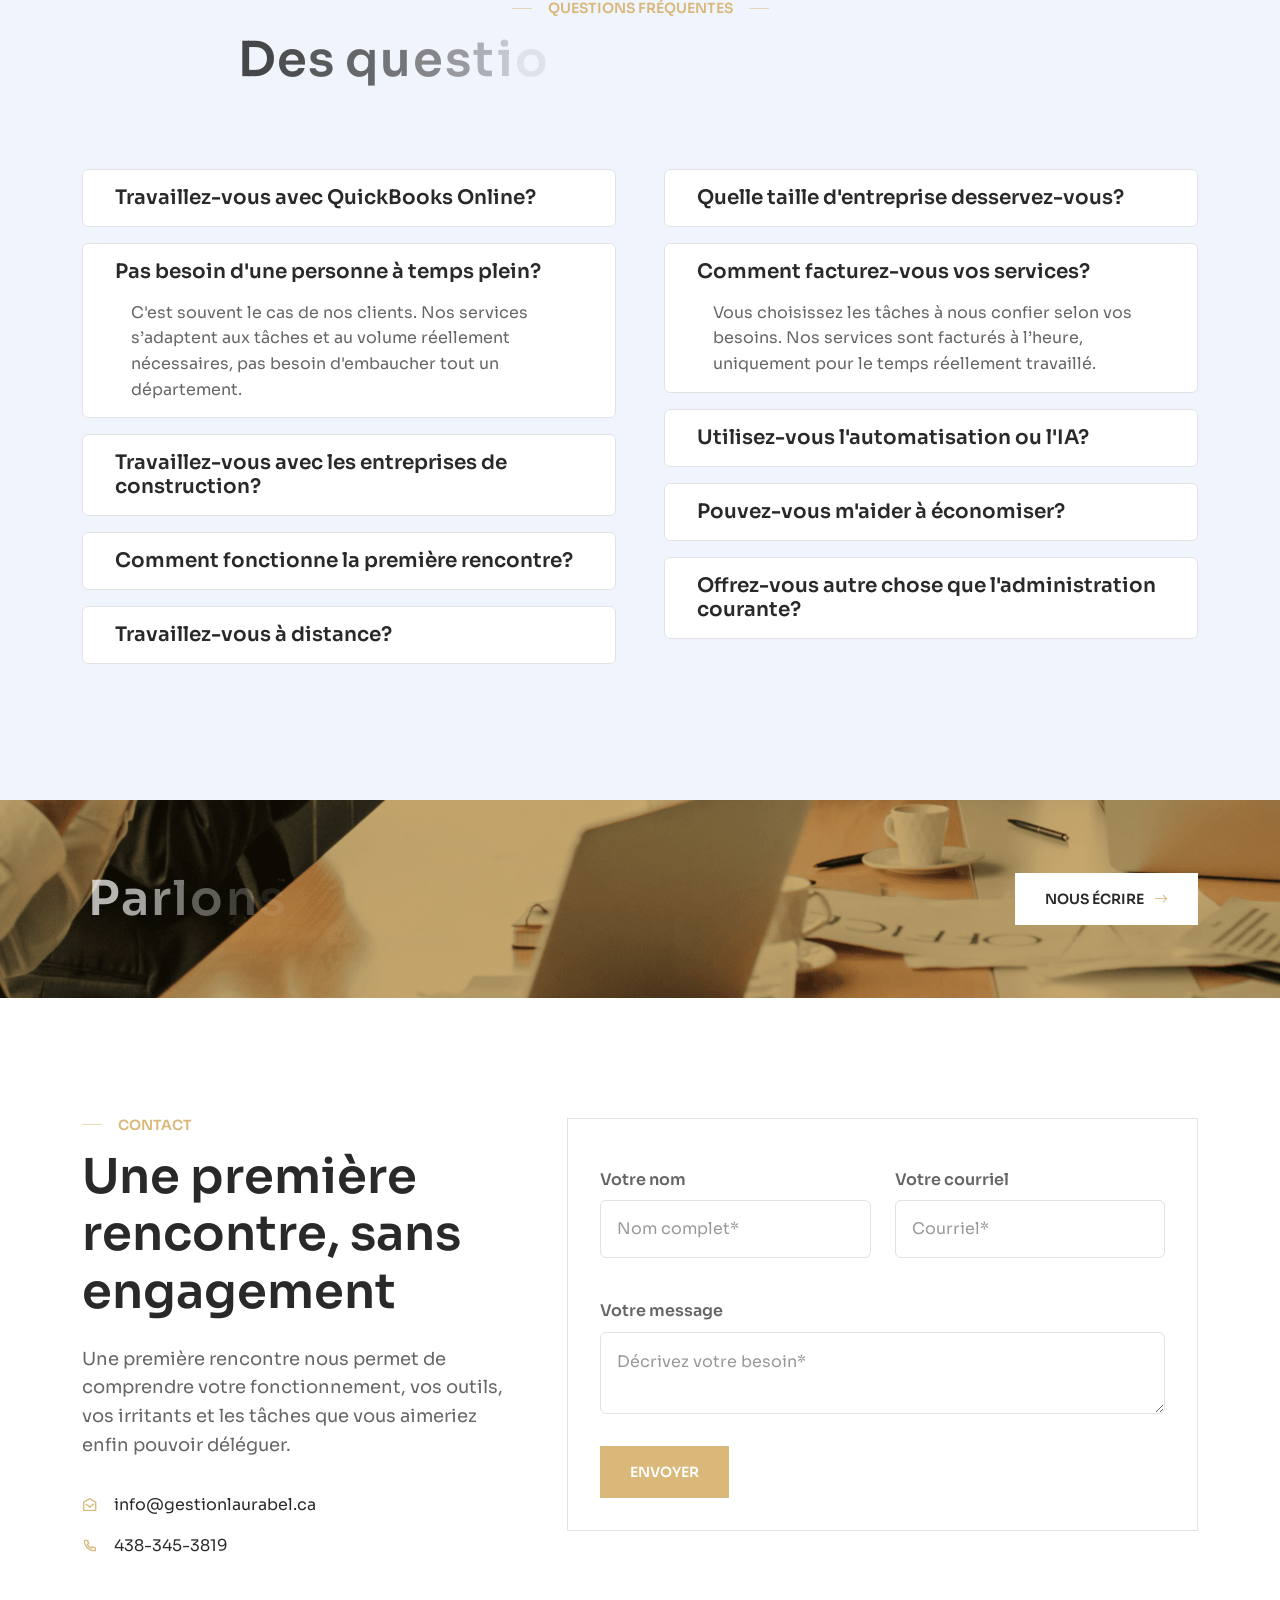
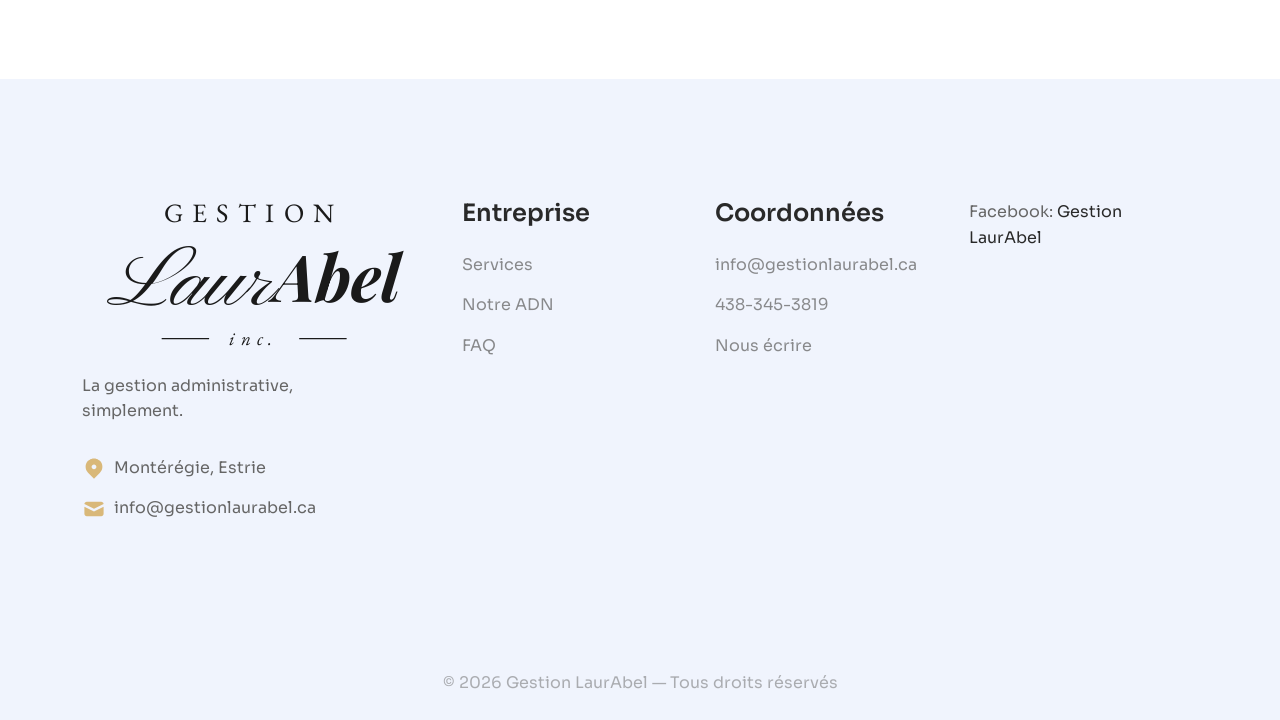
==== commit 1e11fd2a: "Update 10-23" ====
--- a/index.html
+++ b/index.html
@@ -71,9 +71,6 @@
                             </ul>
                         </li>
                         <li class="nav-item">
-                            <a class="nav-link text-uppercase" href="#forfaits"> Forfaits </a>
-                        </li>
-                        <li class="nav-item">
                             <a class="nav-link text-uppercase" href="#valeurs"> Notre ADN </a>
                         </li>
                         <li class="nav-item">
@@ -129,7 +126,6 @@
                                             <li><a href="services-construction.html">Gestion pour les entreprises de construction</a></li>
                                         </ul>
                                     </li>
-                                    <li><a href="#forfaits">Forfaits</a></li>
                                     <li><a href="#valeurs">Notre ADN</a></li>
                                     <li><a href="#faq">FAQ</a></li>
                                     <li><a href="#contact">Contact</a></li>
@@ -204,11 +200,11 @@
                     <div class="col-lg-6">
                         <div class="border-bottom pb-60" data-aos="fade-up" data-aos-delay="200">
                             <h6>Notre approche</h6>
-                            <p class="pt-2 mb-0">Nous croyons qu'une bonne gestion n'a pas besoin d'être compliquée. Nous cherchons constamment la façon la plus simple et efficace d'accomplir le travail.</p>
+                            <p class="pt-2 mb-0">Nous croyons qu’une bonne gestion repose sur la simplicité. Nous privilégions des façons de faire claires et efficaces, adaptées à vos besoins.</p>
                         </div>
                         <div class="pt-60" data-aos="fade-up" data-aos-delay="400">
                             <h6>Notre objectif</h6>
-                            <p class="pt-2">Notre objectif n'est pas de compliquer votre administration, mais plutôt de vous en soulager!</p>
+                            <p class="pt-2">Simplifier votre administration et vous libérer du temps pour vous consacrer à votre entreprise.</p>
                         </div>
                     </div>
                 </div>
@@ -224,7 +220,11 @@
                         <span class="mx-3">nos services</span>
                         <div class="line"></div>
                     </span>
-                    <h2 class="mt-3 mb-80 text-anime-style-2">Gestion LaurAbel agit comme une extension de votre entreprise.</h2>
+                    <h2 class="mt-3 mb-4 text-anime-style-2">Des services adaptés à votre entreprise</h2>
+                    <div class="col-lg-8 mx-auto mb-80">
+                        <p class="fs-18">Tenue de livres, facturation, suivi des paiements, gestion documentaire et soutien administratif : nous vous accompagnons dans les tâches du quotidien avec simplicité et efficacité.</p>
+                        <p class="fs-18 mb-0">Pour un besoin ponctuel ou un soutien régulier, nos services s’adaptent à votre réalité.</p>
+                    </div>
                 </div>
             </div>
             <div class="container">
@@ -268,50 +268,20 @@
                 </div>
             </div>
         </section>
-        <!--marketing-agency-home home section 4-->
-        <section id="forfaits" class="marketing-agency-home-section-4 position-relative overflow-hidden pt-120 pb-120">
+        <!--formule flexible-->
+        <section id="formule" class="marketing-agency-home-section-4 position-relative overflow-hidden py-120">
             <div class="container">
-                <div class="mb-80 text-center">
+                <div class="text-center">
                     <span class="content-top btn-text text-primary d-flex align-items-center justify-content-center">
                         <div class="line"></div>
-                        <span class="mx-3">nos forfaits</span>
+                        <span class="mx-3">notre formule</span>
                         <div class="line"></div>
                     </span>
-                    <h2 class="text-dark mt-3 text-anime-style-2">L'efficacité vous fait économiser, elle ne vous coûte pas plus cher.</h2>
-                </div>
-                <div class="row g-4">
-                    <div class="col-lg-3 col-md-6" data-aos="fade-up" data-aos-delay="0">
-                        <div class="bg-white border p-5 h-100 d-flex flex-column">
-                            <span class="btn-text opacity-50">Essentiel</span>
-                            <p class="fs-7 mb-4 mt-3">Pour les très petites entreprises qui souhaitent déléguer leur comptabilité administrative courante.</p>
-                            <a href="forfait-essentiel.html" class="text-uppercase fs-7 fw-semibold mt-auto hover-up">voir plus</a>
-                        </div>
-                    </div>
-                    <div class="col-lg-3 col-md-6" data-aos="fade-up" data-aos-delay="200">
-                        <div class="bg-white border border-primary position-relative p-5 h-100 d-flex flex-column">
-                            <span class="tag-recommended position-absolute btn-text text-white">populaire</span>
-                            <span class="btn-text opacity-50">Gestion</span>
-                            <p class="fs-7 mb-4 mt-3">Pour les entreprises qui souhaitent déléguer leur comptabilité et alléger leur gestion administrative au quotidien.</p>
-                            <a href="forfait-gestion.html" class="text-uppercase fs-7 fw-semibold mt-auto hover-up">voir plus</a>
-                        </div>
-                    </div>
-                    <div class="col-lg-3 col-md-6" data-aos="fade-up" data-aos-delay="400">
-                        <div class="bg-white border p-5 h-100 d-flex flex-column">
-                            <span class="btn-text opacity-50">Gestion complète</span>
-                            <p class="fs-7 mb-4 mt-3">Pour les entreprises qui souhaitent que LaurAbel devienne leur véritable équipe administrative externe.</p>
-                            <a href="forfait-gestion-complete.html" class="text-uppercase fs-7 fw-semibold mt-auto hover-up">voir plus</a>
-                        </div>
-                    </div>
-                    <div class="col-lg-3 col-md-6" data-aos="fade-up" data-aos-delay="600">
-                        <div class="bg-white border p-5 h-100 d-flex flex-column">
-                            <span class="btn-text opacity-50">Construction</span>
-                            <p class="fs-7 mb-4 mt-3">Chantiers, employés, CCQ, facturation et retenues, adapté à votre réalité.</p>
-                            <a href="forfait-construction.html" class="text-uppercase fs-7 fw-semibold mt-auto hover-up">voir plus</a>
-                        </div>
-                    </div>
-                </div>
-                <div class="text-center mt-6">
-                    <p class="fs-18 mb-0">Tarification sur mesure. Nous évaluons votre réalité et proposons une solution adaptée. <a href="#contact" class="text-decoration-underline">Parlons-en</a></p>
+                    <h2 class="text-dark mt-3 mb-4 text-anime-style-2">Une formule flexible</h2>
+                    <div class="col-lg-8 mx-auto">
+                        <p class="fs-18 mb-4">Vous choisissez les tâches à nous confier selon vos besoins. Nos services sont facturés à l’heure, uniquement pour le temps réellement travaillé.</p>
+                        <a href="#contact" class="text-uppercase fs-7 fw-semibold text-decoration-underline">parlons-en</a>
+                    </div>
                 </div>
             </div>
         </section>
@@ -430,7 +400,7 @@
                                     </a>
                                 </div>
                                 <div id="collapse2" class="collapse show" data-bs-parent=".accordion">
-                                    <p class="pe-3 fs-6 fw-regular ps-7">C'est souvent le cas de nos clients. Nos forfaits sont adaptés au volume et aux services réellement nécessaires, pas besoin d'embaucher tout un département.</p>
+                                    <p class="pe-3 fs-6 fw-regular ps-7">C'est souvent le cas de nos clients. Nos services s’adaptent aux tâches et au volume réellement nécessaires, pas besoin d'embaucher tout un département.</p>
                                 </div>
                             </div>
                             <div class="px-0 card collapse-custom mb-3 border" data-aos="fade-up" data-aos-delay="400">
@@ -485,11 +455,11 @@
                                 <div class="p-0 card-header border-0 bg-transparent">
                                     <a class="p-3 fw-bold d-flex align-items-center" data-bs-toggle="collapse" href="#collapse7">
                                         <span class="me-3 arrow"></span>
-                                        <h6 class="mb-0 fs-20"><span>Quels forfaits offrez-vous?</span></h6>
+                                        <h6 class="mb-0 fs-20"><span>Comment facturez-vous vos services?</span></h6>
                                     </a>
                                 </div>
                                 <div id="collapse7" class="collapse show" data-bs-parent=".accordion2">
-                                    <p class="pe-3 fs-6 fw-regular ps-7">Essentiel, Gestion, Gestion complète, et un forfait sur mesure pour la construction, adaptés au volume et aux services dont vous avez besoin.</p>
+                                    <p class="pe-3 fs-6 fw-regular ps-7">Vous choisissez les tâches à nous confier selon vos besoins. Nos services sont facturés à l’heure, uniquement pour le temps réellement travaillé.</p>
                                 </div>
                             </div>
                             <div class="px-0 card collapse-custom mb-3 border" data-aos="fade-up" data-aos-delay="400">
@@ -637,9 +607,6 @@
                                             <a href="#services">
                                                 <p class="hover-effect-1 opacity-75">Services</p>
                                             </a>
-                                            <a href="#forfaits">
-                                                <p class="hover-effect-1 opacity-75">Forfaits</p>
-                                            </a>
                                             <a href="#valeurs">
                                                 <p class="hover-effect-1 opacity-75">Notre ADN</p>
                                             </a>
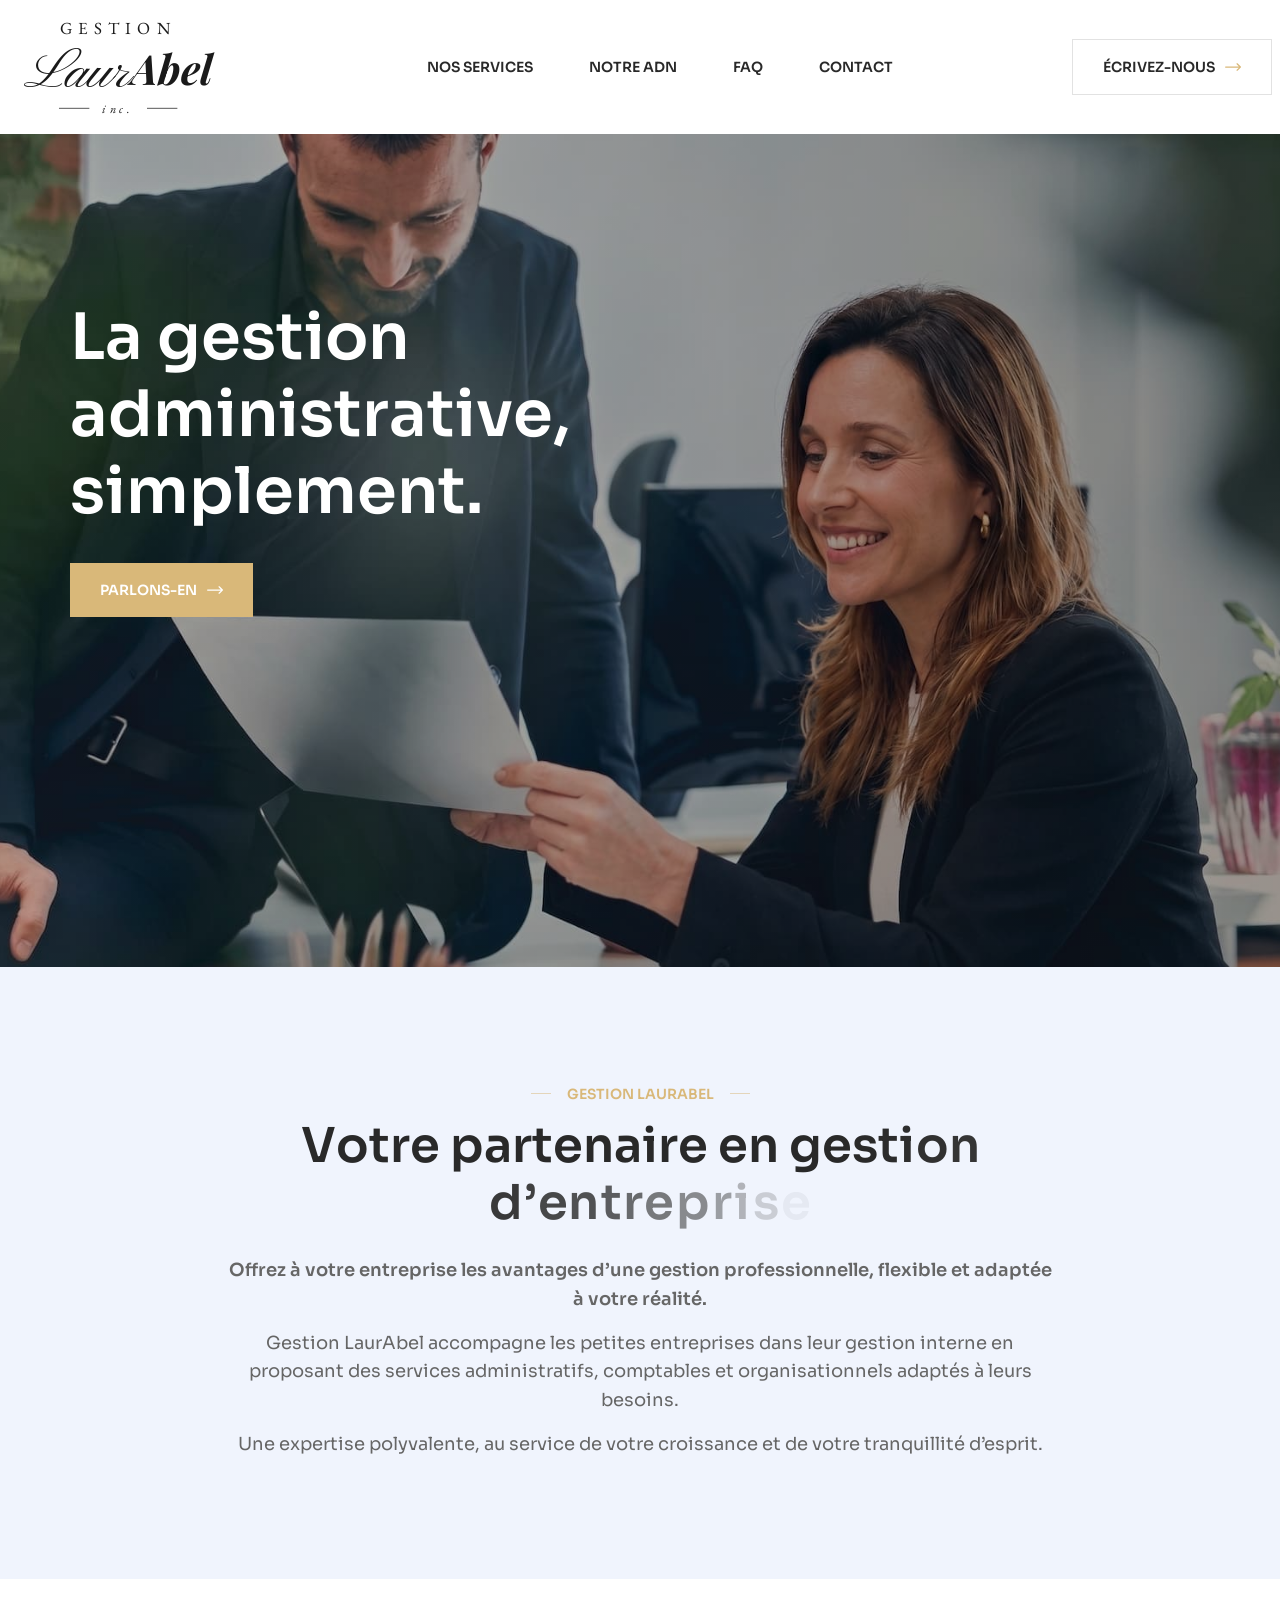
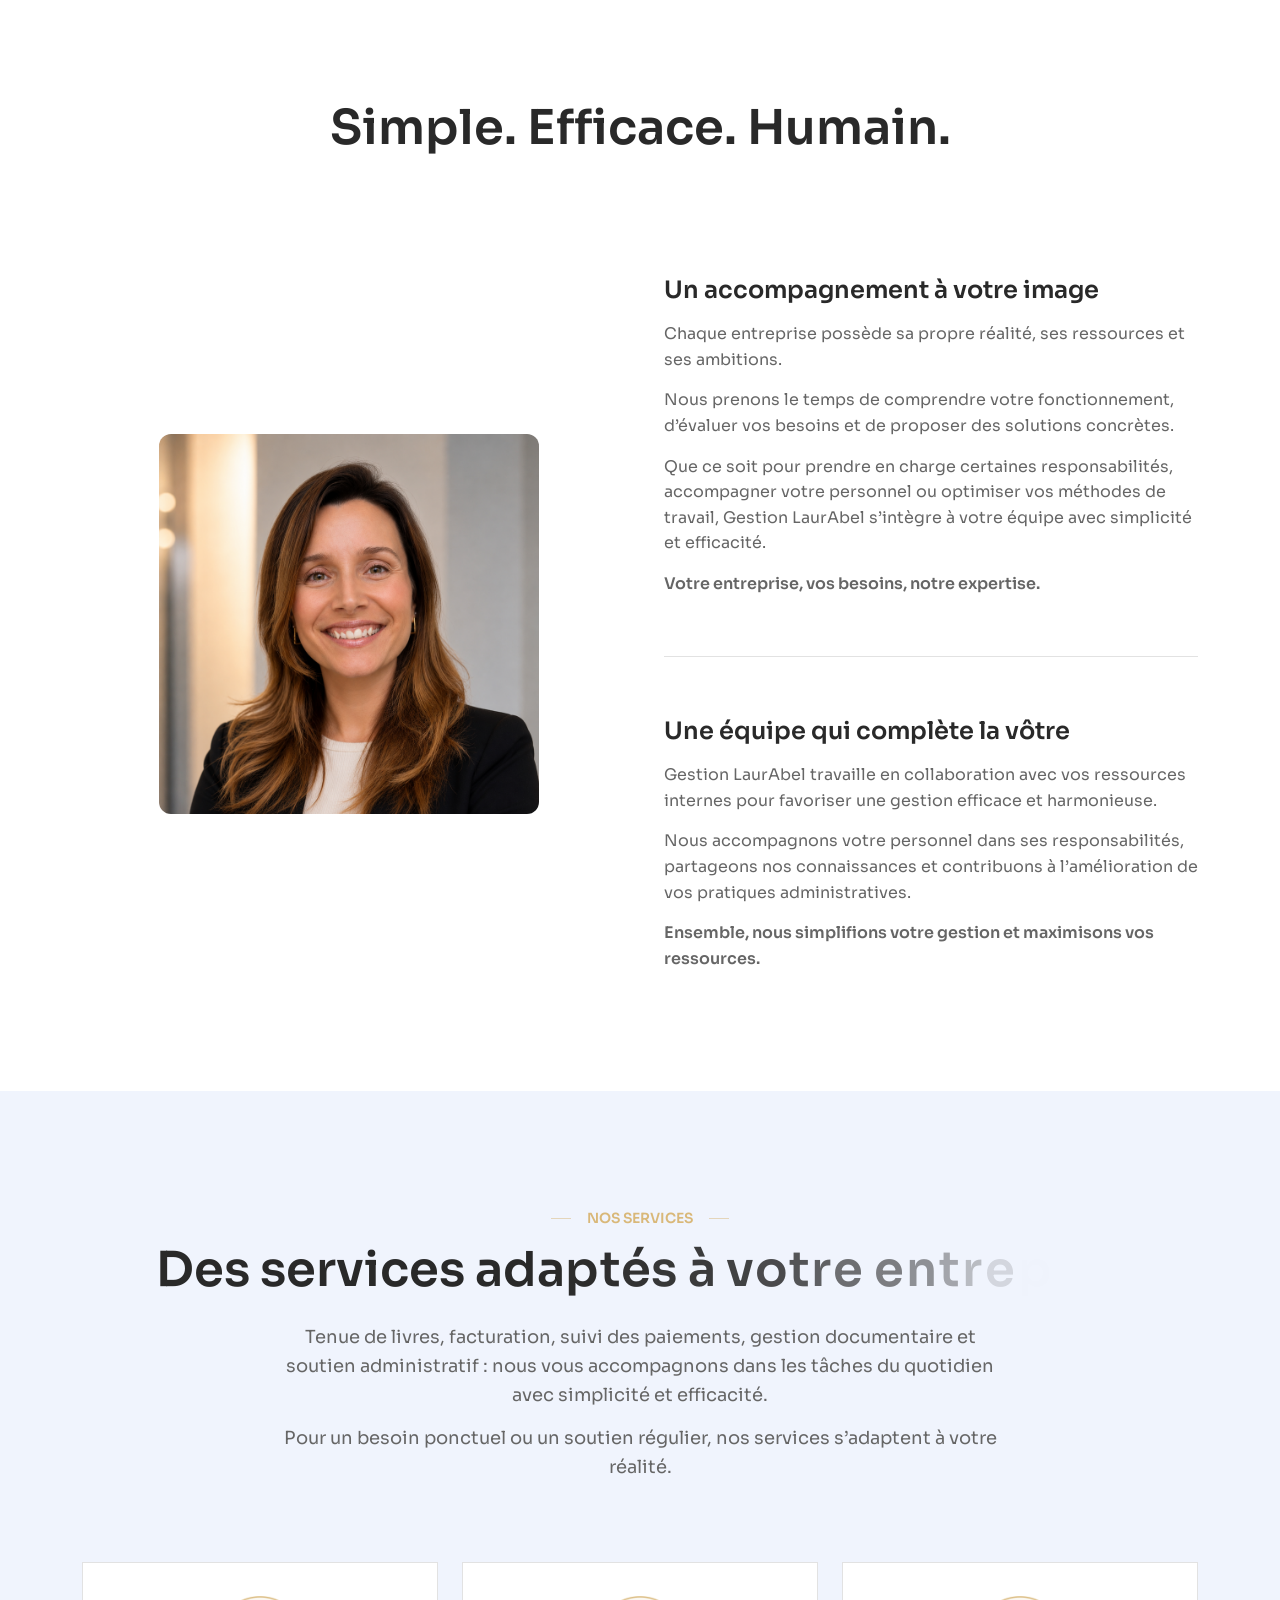
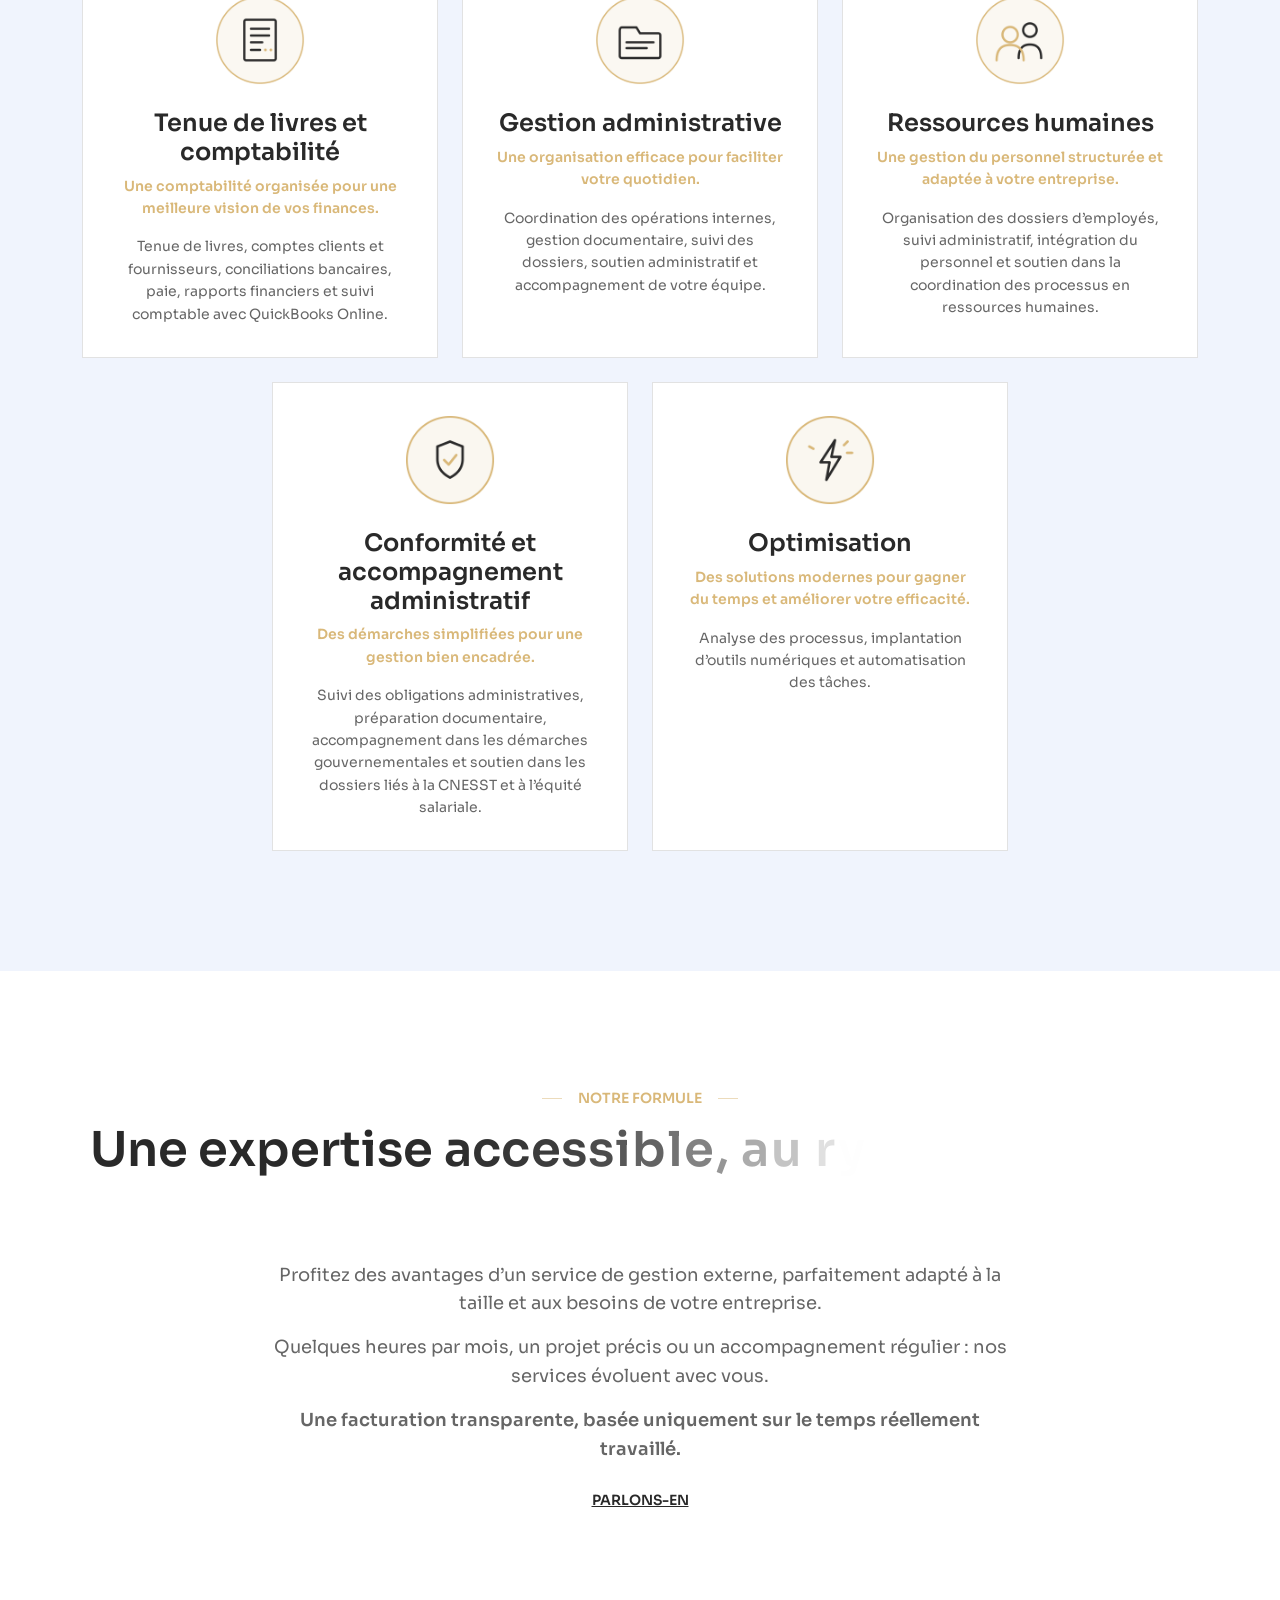
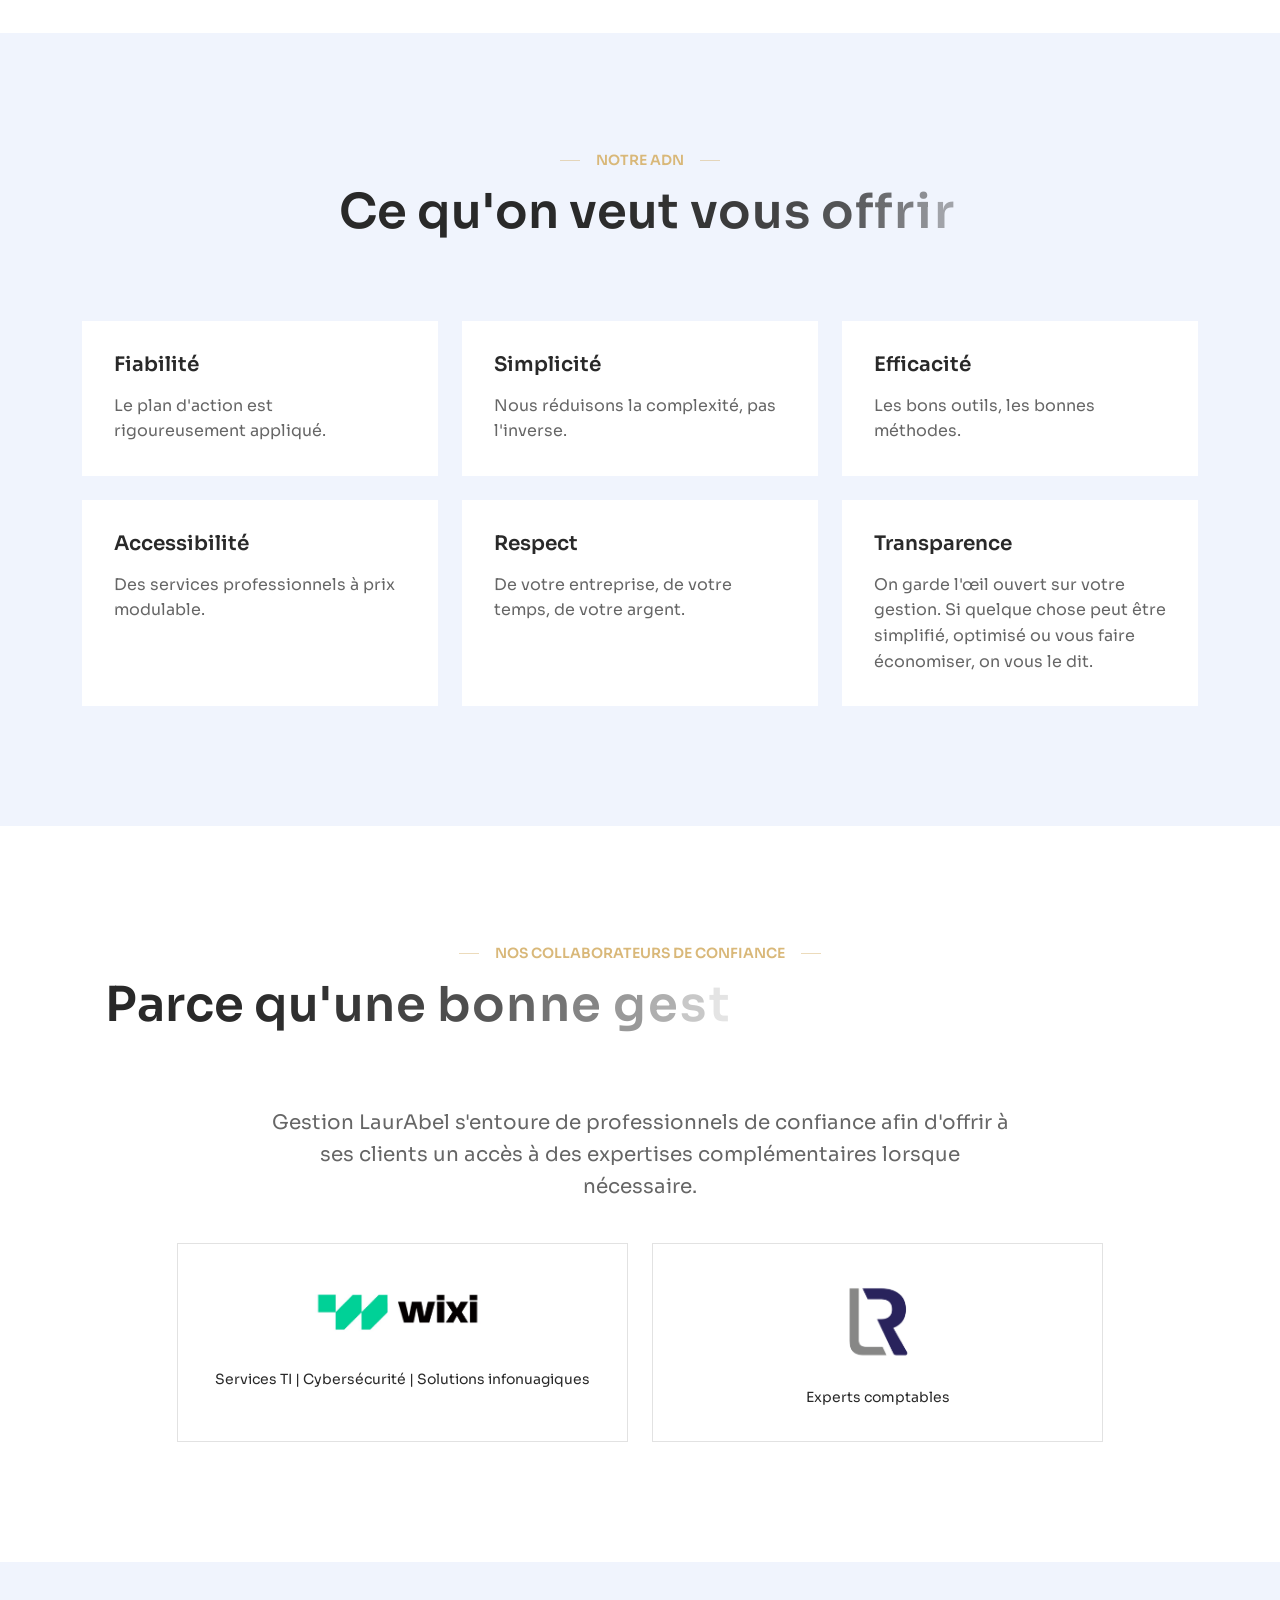
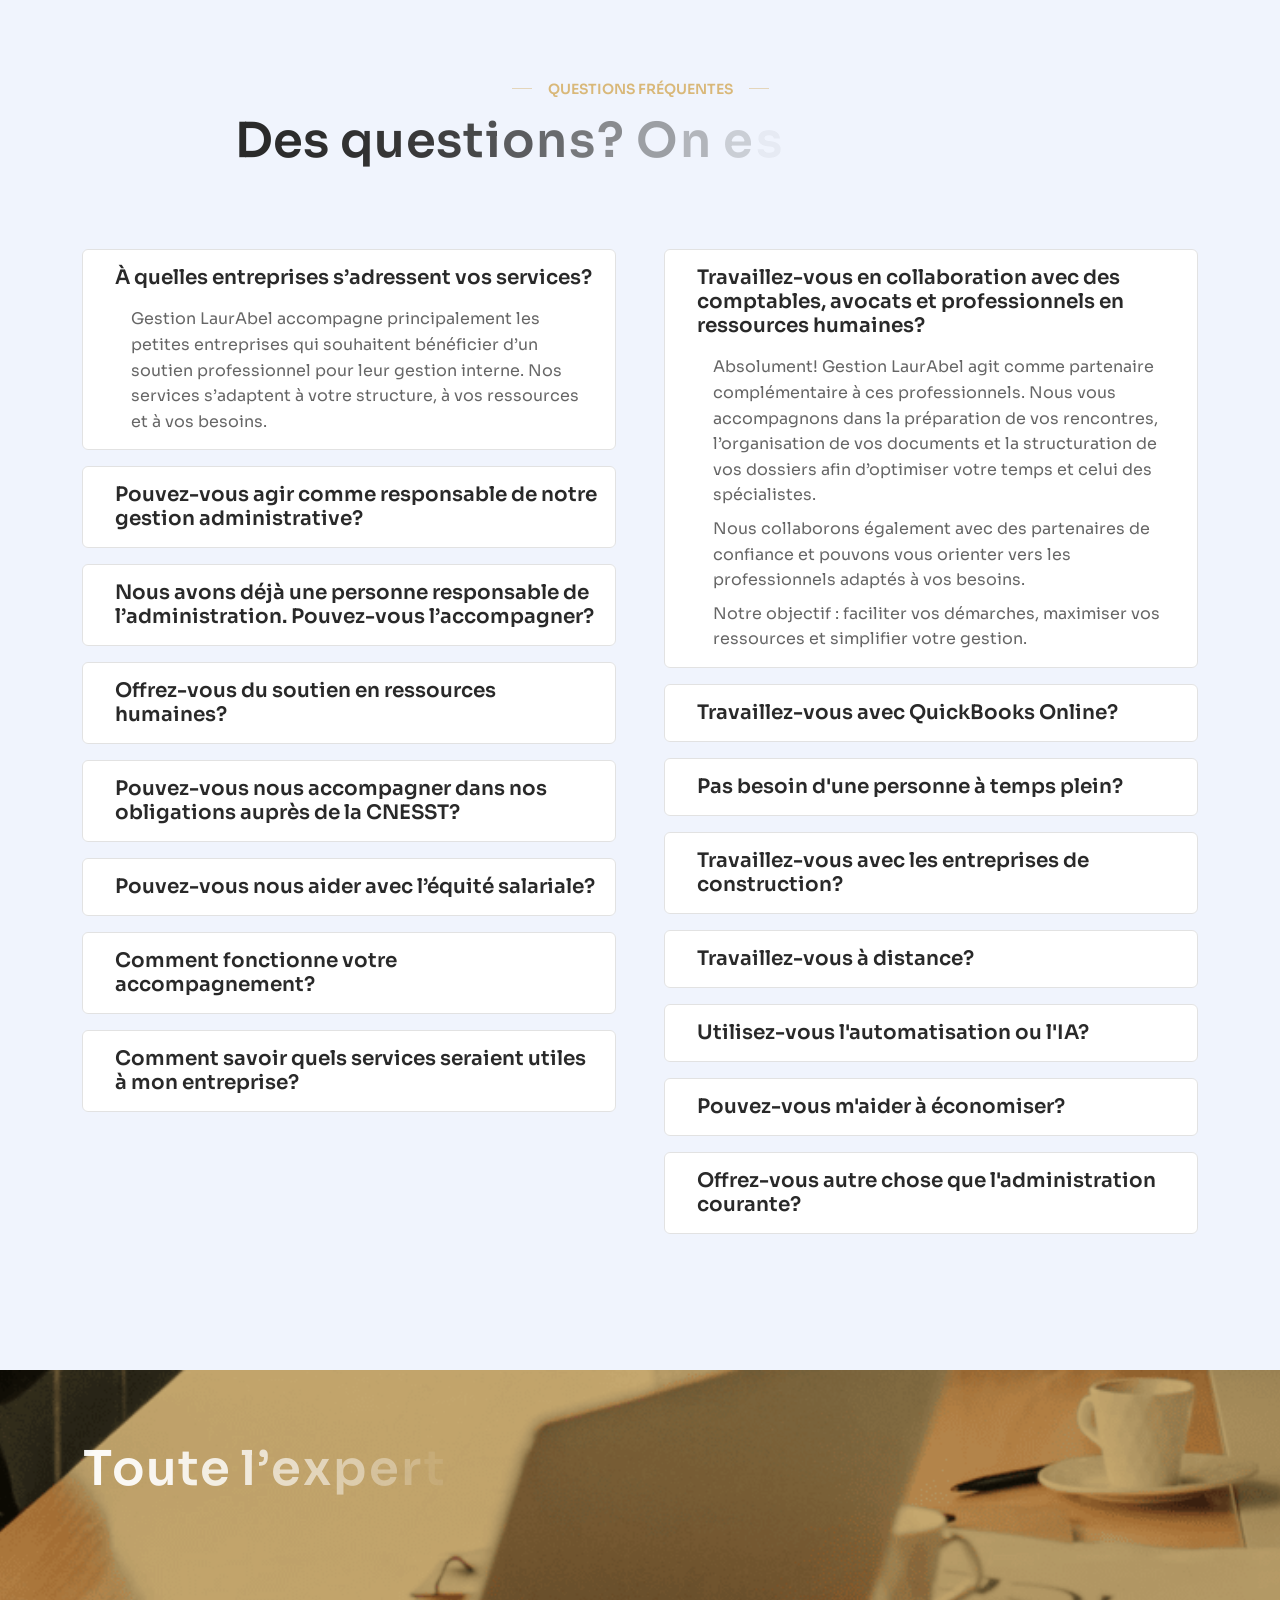
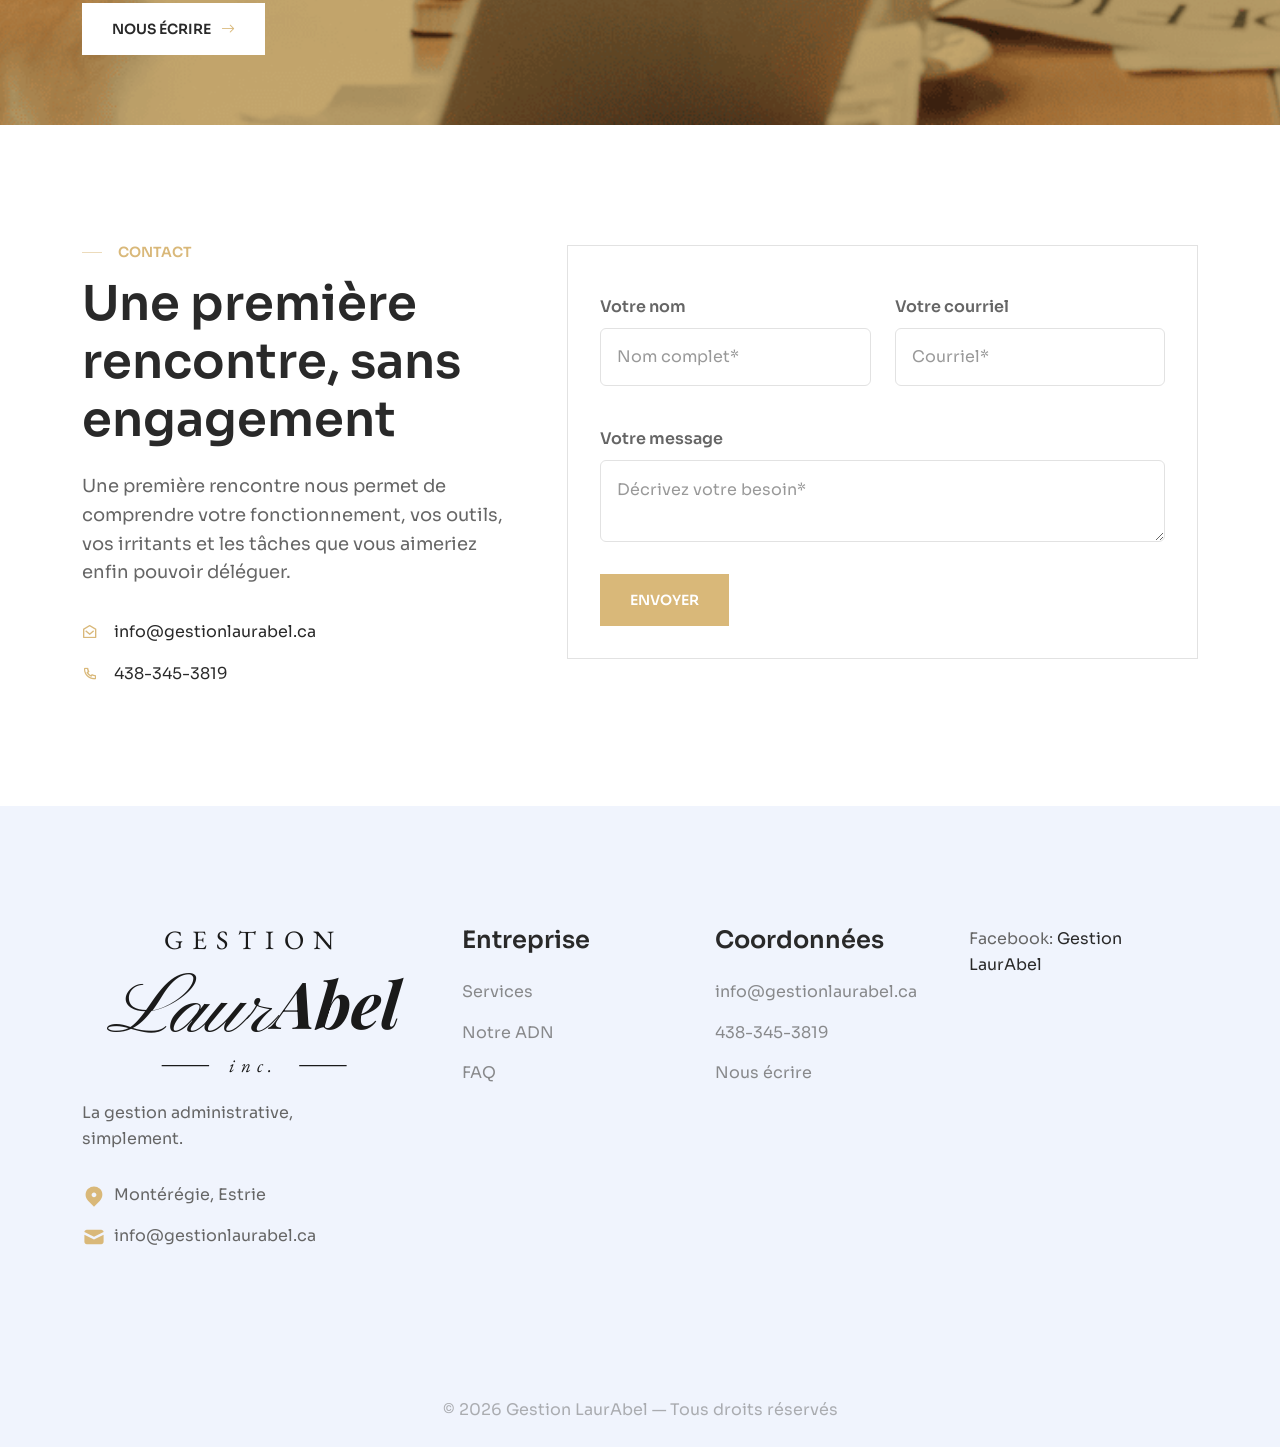
==== commit fe470dbc: "update 29 octobre" ====
--- a/index.html
+++ b/index.html
@@ -61,14 +61,8 @@
                 </a>
                 <div class="d-none d-lg-flex">
                     <ul class="navbar-nav mx-auto gap-4 align-items-lg-center">
-                        <li class="nav-item dropdown menu-item-has-children">
-                            <a class="nav-link text-uppercase" href="#" role="button" data-bs-toggle="dropdown" aria-expanded="false"> Nos services </a>
-                            <ul class="dropdown-menu">
-                                <li><a class="dropdown-item" href="services-gestion-administrative.html">Gestion administrative</a></li>
-                                <li><a class="dropdown-item" href="services-comptabilite-administrative.html">Comptabilité administrative</a></li>
-                                <li><a class="dropdown-item" href="services-paie-administration.html">Paie et administration des employés</a></li>
-                                <li><a class="dropdown-item" href="services-construction.html">Gestion pour les entreprises de construction</a></li>
-                            </ul>
+                        <li class="nav-item">
+                            <a class="nav-link text-uppercase" href="#services"> Nos services </a>
                         </li>
                         <li class="nav-item">
                             <a class="nav-link text-uppercase" href="#valeurs"> Notre ADN </a>
@@ -117,15 +111,7 @@
                         <div class="mobile-menu-wrap mobile-header-border">
                             <nav>
                                 <ul class="mobile-menu ps-0">
-                                    <li class="has-children">
-                                        <a href="#">Nos services</a>
-                                        <ul class="sub-menu">
-                                            <li><a href="services-gestion-administrative.html">Gestion administrative</a></li>
-                                            <li><a href="services-comptabilite-administrative.html">Comptabilité administrative</a></li>
-                                            <li><a href="services-paie-administration.html">Paie et administration des employés</a></li>
-                                            <li><a href="services-construction.html">Gestion pour les entreprises de construction</a></li>
-                                        </ul>
-                                    </li>
+                                    <li><a href="#services">Nos services</a></li>
                                     <li><a href="#valeurs">Notre ADN</a></li>
                                     <li><a href="#faq">FAQ</a></li>
                                     <li><a href="#contact">Contact</a></li>
@@ -181,6 +167,23 @@
             </div>
         </section>
 
+        <!--intro-->
+        <section id="accueil-intro" class="position-relative overflow-hidden py-120 bg-secondary-2">
+            <div class="container">
+                <div class="text-center col-lg-9 mx-auto">
+                    <span class="content-top btn-text text-primary d-flex align-items-center justify-content-center">
+                        <div class="line"></div>
+                        <span class="mx-3">gestion laurabel</span>
+                        <div class="line"></div>
+                    </span>
+                    <h2 class="mt-3 mb-4 text-anime-style-2">Votre partenaire en gestion d’entreprise</h2>
+                    <p class="fs-18 fw-semibold">Offrez à votre entreprise les avantages d’une gestion professionnelle, flexible et adaptée à votre réalité.</p>
+                    <p class="fs-18">Gestion LaurAbel accompagne les petites entreprises dans leur gestion interne en proposant des services administratifs, comptables et organisationnels adaptés à leurs besoins.</p>
+                    <p class="fs-18 mb-0">Une expertise polyvalente, au service de votre croissance et de votre tranquillité d’esprit.</p>
+                </div>
+            </div>
+        </section>
+
         <!--marketing-agency-home section 2-->
         <section class="marketing-agency-home-section-2 position-relative overflow-hidden py-120">
             <div class="container position-relative z-1">
@@ -199,12 +202,17 @@
                     </div>
                     <div class="col-lg-6">
                         <div class="border-bottom pb-60" data-aos="fade-up" data-aos-delay="200">
-                            <h6>Notre approche</h6>
-                            <p class="pt-2 mb-0">Nous croyons qu’une bonne gestion repose sur la simplicité. Nous privilégions des façons de faire claires et efficaces, adaptées à vos besoins.</p>
+                            <h6>Un accompagnement à votre image</h6>
+                            <p class="pt-2">Chaque entreprise possède sa propre réalité, ses ressources et ses ambitions.</p>
+                            <p>Nous prenons le temps de comprendre votre fonctionnement, d’évaluer vos besoins et de proposer des solutions concrètes.</p>
+                            <p>Que ce soit pour prendre en charge certaines responsabilités, accompagner votre personnel ou optimiser vos méthodes de travail, Gestion LaurAbel s’intègre à votre équipe avec simplicité et efficacité.</p>
+                            <p class="mb-0 fw-semibold">Votre entreprise, vos besoins, notre expertise.</p>
                         </div>
                         <div class="pt-60" data-aos="fade-up" data-aos-delay="400">
-                            <h6>Notre objectif</h6>
-                            <p class="pt-2">Simplifier votre administration et vous libérer du temps pour vous consacrer à votre entreprise.</p>
+                            <h6>Une équipe qui complète la vôtre</h6>
+                            <p class="pt-2">Gestion LaurAbel travaille en collaboration avec vos ressources internes pour favoriser une gestion efficace et harmonieuse.</p>
+                            <p>Nous accompagnons votre personnel dans ses responsabilités, partageons nos connaissances et contribuons à l’amélioration de vos pratiques administratives.</p>
+                            <p class="mb-0 fw-semibold">Ensemble, nous simplifions votre gestion et maximisons vos ressources.</p>
                         </div>
                     </div>
                 </div>
@@ -228,42 +236,46 @@
                 </div>
             </div>
             <div class="container">
-                <div class="row g-4">
-                    <div class="col-lg-3 col-md-6" data-aos="fade-up" data-aos-delay="0">
-                        <a href="services-gestion-administrative.html" class="text-decoration-none">
-                            <div class="bg-white border p-5 text-center h-100 hover-up">
-                                <img src="assets/imgs/icons/icon-admin.png" alt="Gestion administrative" style="width: 100px; height: 100px; margin: 0 auto 24px;" />
-                                <h6 class="fw-semibold text-dark mb-2">Gestion administrative</h6>
-                                <span class="fs-7 text-primary text-uppercase fw-semibold">en savoir plus</span>
-                            </div>
-                        </a>
-                    </div>
-                    <div class="col-lg-3 col-md-6" data-aos="fade-up" data-aos-delay="150">
-                        <a href="services-comptabilite-administrative.html" class="text-decoration-none">
-                            <div class="bg-white border p-5 text-center h-100 hover-up">
-                                <img src="assets/imgs/icons/icon-compta.png" alt="Comptabilité administrative" style="width: 100px; height: 100px; margin: 0 auto 24px;" />
-                                <h6 class="fw-semibold text-dark mb-2">Comptabilité administrative</h6>
-                                <span class="fs-7 text-primary text-uppercase fw-semibold">en savoir plus</span>
-                            </div>
-                        </a>
-                    </div>
-                    <div class="col-lg-3 col-md-6" data-aos="fade-up" data-aos-delay="300">
-                        <a href="services-paie-administration.html" class="text-decoration-none">
-                            <div class="bg-white border p-5 text-center h-100 hover-up">
-                                <img src="assets/imgs/icons/icon-paie.png" alt="Paie et administration des employés" style="width: 100px; height: 100px; margin: 0 auto 24px;" />
-                                <h6 class="fw-semibold text-dark mb-2">Paie et administration des employés</h6>
-                                <span class="fs-7 text-primary text-uppercase fw-semibold">en savoir plus</span>
-                            </div>
-                        </a>
-                    </div>
-                    <div class="col-lg-3 col-md-6" data-aos="fade-up" data-aos-delay="450">
-                        <a href="services-construction.html" class="text-decoration-none">
-                            <div class="bg-white border p-5 text-center h-100 hover-up">
-                                <img src="assets/imgs/icons/icon-construction.png" alt="Gestion pour les entreprises de construction" style="width: 100px; height: 100px; margin: 0 auto 24px;" />
-                                <h6 class="fw-semibold text-dark mb-2">Gestion pour les entreprises de construction</h6>
-                                <span class="fs-7 text-primary text-uppercase fw-semibold">en savoir plus</span>
-                            </div>
-                        </a>
+                <div class="row g-4 justify-content-center">
+                    <div class="col-lg-4 col-md-6" data-aos="fade-up" data-aos-delay="0">
+                        <div class="bg-white border p-5 text-center h-100">
+                            <img src="assets/imgs/icons/icon-compta.png" alt="Tenue de livres et comptabilité" style="width: 90px; height: 90px; margin: 0 auto 24px;" />
+                            <h6 class="fw-semibold text-dark mb-2">Tenue de livres et comptabilité</h6>
+                            <p class="fw-semibold text-primary fs-7 mb-3">Une comptabilité organisée pour une meilleure vision de vos finances.</p>
+                            <p class="fs-7 mb-0">Tenue de livres, comptes clients et fournisseurs, conciliations bancaires, paie, rapports financiers et suivi comptable avec QuickBooks Online.</p>
+                        </div>
+                    </div>
+                    <div class="col-lg-4 col-md-6" data-aos="fade-up" data-aos-delay="150">
+                        <div class="bg-white border p-5 text-center h-100">
+                            <img src="assets/imgs/icons/icon-admin.png" alt="Gestion administrative" style="width: 90px; height: 90px; margin: 0 auto 24px;" />
+                            <h6 class="fw-semibold text-dark mb-2">Gestion administrative</h6>
+                            <p class="fw-semibold text-primary fs-7 mb-3">Une organisation efficace pour faciliter votre quotidien.</p>
+                            <p class="fs-7 mb-0">Coordination des opérations internes, gestion documentaire, suivi des dossiers, soutien administratif et accompagnement de votre équipe.</p>
+                        </div>
+                    </div>
+                    <div class="col-lg-4 col-md-6" data-aos="fade-up" data-aos-delay="300">
+                        <div class="bg-white border p-5 text-center h-100">
+                            <img src="assets/imgs/icons/icon-paie.png" alt="Ressources humaines" style="width: 90px; height: 90px; margin: 0 auto 24px;" />
+                            <h6 class="fw-semibold text-dark mb-2">Ressources humaines</h6>
+                            <p class="fw-semibold text-primary fs-7 mb-3">Une gestion du personnel structurée et adaptée à votre entreprise.</p>
+                            <p class="fs-7 mb-0">Organisation des dossiers d’employés, suivi administratif, intégration du personnel et soutien dans la coordination des processus en ressources humaines.</p>
+                        </div>
+                    </div>
+                    <div class="col-lg-4 col-md-6" data-aos="fade-up" data-aos-delay="0">
+                        <div class="bg-white border p-5 text-center h-100">
+                            <img src="assets/imgs/icons/icon-conformite.png" alt="Conformité et accompagnement administratif" style="width: 90px; height: 90px; margin: 0 auto 24px;" />
+                            <h6 class="fw-semibold text-dark mb-2">Conformité et accompagnement administratif</h6>
+                            <p class="fw-semibold text-primary fs-7 mb-3">Des démarches simplifiées pour une gestion bien encadrée.</p>
+                            <p class="fs-7 mb-0">Suivi des obligations administratives, préparation documentaire, accompagnement dans les démarches gouvernementales et soutien dans les dossiers liés à la CNESST et à l’équité salariale.</p>
+                        </div>
+                    </div>
+                    <div class="col-lg-4 col-md-6" data-aos="fade-up" data-aos-delay="150">
+                        <div class="bg-white border p-5 text-center h-100">
+                            <img src="assets/imgs/icons/icon-optimisation.png" alt="Optimisation" style="width: 90px; height: 90px; margin: 0 auto 24px;" />
+                            <h6 class="fw-semibold text-dark mb-2">Optimisation</h6>
+                            <p class="fw-semibold text-primary fs-7 mb-3">Des solutions modernes pour gagner du temps et améliorer votre efficacité.</p>
+                            <p class="fs-7 mb-0">Analyse des processus, implantation d’outils numériques et automatisation des tâches.</p>
+                        </div>
                     </div>
                 </div>
             </div>
@@ -277,9 +289,11 @@
                         <span class="mx-3">notre formule</span>
                         <div class="line"></div>
                     </span>
-                    <h2 class="text-dark mt-3 mb-4 text-anime-style-2">Une formule flexible</h2>
+                    <h2 class="text-dark mt-3 mb-4 text-anime-style-2">Une expertise accessible, au rythme de votre entreprise</h2>
                     <div class="col-lg-8 mx-auto">
-                        <p class="fs-18 mb-4">Vous choisissez les tâches à nous confier selon vos besoins. Nos services sont facturés à l’heure, uniquement pour le temps réellement travaillé.</p>
+                        <p class="fs-18">Profitez des avantages d’un service de gestion externe, parfaitement adapté à la taille et aux besoins de votre entreprise.</p>
+                        <p class="fs-18">Quelques heures par mois, un projet précis ou un accompagnement régulier : nos services évoluent avec vous.</p>
+                        <p class="fs-18 fw-semibold mb-4">Une facturation transparente, basée uniquement sur le temps réellement travaillé.</p>
                         <a href="#contact" class="text-uppercase fs-7 fw-semibold text-decoration-underline">parlons-en</a>
                     </div>
                 </div>
@@ -383,57 +397,90 @@
                         <div class="accordion">
                             <div class="px-0 card collapse-custom mb-3 border" data-aos="fade-up" data-aos-delay="0">
                                 <div class="p-0 card-header border-0 bg-transparent">
-                                    <a class="collapsed p-3 fw-bold d-flex align-items-center" data-bs-toggle="collapse" href="#collapse1">
-                                        <span class="me-3 arrow"></span>
-                                        <h6 class="mb-0 fs-20"><span>Travaillez-vous avec QuickBooks Online?</span></h6>
-                                    </a>
-                                </div>
-                                <div id="collapse1" class="collapse" data-bs-parent=".accordion">
-                                    <p class="pe-3 fs-6 fw-regular ps-7">Oui, pour la gestion comptable courante. Si votre entreprise utilise un autre système, on peut évaluer avec vous la possibilité d'une transition.</p>
+                                    <a class="p-3 fw-bold d-flex align-items-center" data-bs-toggle="collapse" href="#collapse1">
+                                        <span class="me-3 arrow"></span>
+                                        <h6 class="mb-0 fs-20"><span>À quelles entreprises s’adressent vos services?</span></h6>
+                                    </a>
+                                </div>
+                                <div id="collapse1" class="collapse show" data-bs-parent=".accordion">
+                                    <p class="pe-3 fs-6 fw-regular ps-7">Gestion LaurAbel accompagne principalement les petites entreprises qui souhaitent bénéficier d’un soutien professionnel pour leur gestion interne. Nos services s’adaptent à votre structure, à vos ressources et à vos besoins.</p>
                                 </div>
                             </div>
                             <div class="px-0 card collapse-custom mb-3 border" data-aos="fade-up" data-aos-delay="200">
                                 <div class="p-0 card-header border-0 bg-transparent">
-                                    <a class="p-3 fw-bold d-flex align-items-center" data-bs-toggle="collapse" href="#collapse2">
-                                        <span class="me-3 arrow"></span>
-                                        <h6 class="mb-0 fs-20"><span>Pas besoin d'une personne à temps plein?</span></h6>
-                                    </a>
-                                </div>
-                                <div id="collapse2" class="collapse show" data-bs-parent=".accordion">
-                                    <p class="pe-3 fs-6 fw-regular ps-7">C'est souvent le cas de nos clients. Nos services s’adaptent aux tâches et au volume réellement nécessaires, pas besoin d'embaucher tout un département.</p>
+                                    <a class="collapsed p-3 fw-bold d-flex align-items-center" data-bs-toggle="collapse" href="#collapse2">
+                                        <span class="me-3 arrow"></span>
+                                        <h6 class="mb-0 fs-20"><span>Pouvez-vous agir comme responsable de notre gestion administrative?</span></h6>
+                                    </a>
+                                </div>
+                                <div id="collapse2" class="collapse" data-bs-parent=".accordion">
+                                    <p class="pe-3 fs-6 fw-regular ps-7">Absolument! Nous pouvons prendre en charge différentes responsabilités administratives, coordonner vos opérations internes et assurer le suivi de vos dossiers. Vous profitez ainsi d’un service de gestion externe, adapté au rythme de votre entreprise.</p>
                                 </div>
                             </div>
                             <div class="px-0 card collapse-custom mb-3 border" data-aos="fade-up" data-aos-delay="400">
                                 <div class="p-0 card-header border-0 bg-transparent">
                                     <a class="collapsed p-3 fw-bold d-flex align-items-center" data-bs-toggle="collapse" href="#collapse3">
                                         <span class="me-3 arrow"></span>
-                                        <h6 class="mb-0 fs-20"><span>Travaillez-vous avec les entreprises de construction?</span></h6>
+                                        <h6 class="mb-0 fs-20"><span>Nous avons déjà une personne responsable de l’administration. Pouvez-vous l’accompagner?</span></h6>
                                     </a>
                                 </div>
                                 <div id="collapse3" class="collapse" data-bs-parent=".accordion">
-                                    <p class="pe-3 fs-6 fw-regular ps-7">Oui. On connaît les réalités administratives particulières des petites entreprises de construction : feuilles de temps, CCQ, facturation par chantier, retenues contractuelles, etc.</p>
+                                    <p class="pe-3 fs-6 fw-regular ps-7">Bien sûr! Nous travaillons en collaboration avec votre personnel pour partager nos connaissances, structurer les tâches, améliorer les processus et faciliter la gestion quotidienne.</p>
                                 </div>
                             </div>
                             <div class="px-0 card collapse-custom mb-3 border" data-aos="fade-up" data-aos-delay="600">
                                 <div class="p-0 card-header border-0 bg-transparent">
                                     <a class="collapsed p-3 fw-bold d-flex align-items-center" data-bs-toggle="collapse" href="#collapse4">
                                         <span class="me-3 arrow"></span>
-                                        <h6 class="mb-0 fs-20"><span>Comment fonctionne la première rencontre?</span></h6>
+                                        <h6 class="mb-0 fs-20"><span>Offrez-vous du soutien en ressources humaines?</span></h6>
                                     </a>
                                 </div>
                                 <div id="collapse4" class="collapse" data-bs-parent=".accordion">
-                                    <p class="pe-3 fs-6 fw-regular ps-7">Elle nous permet de comprendre votre fonctionnement, vos outils, vos irritants et les tâches que vous aimeriez enfin pouvoir déléguer.</p>
+                                    <p class="pe-3 fs-6 fw-regular ps-7">Oui! Nous pouvons vous accompagner dans l’organisation des dossiers d’employés, l’intégration du personnel, les suivis administratifs et la coordination de vos processus internes en ressources humaines.</p>
                                 </div>
                             </div>
                             <div class="px-0 card collapse-custom mb-3 border" data-aos="fade-up" data-aos-delay="800">
                                 <div class="p-0 card-header border-0 bg-transparent">
                                     <a class="collapsed p-3 fw-bold d-flex align-items-center" data-bs-toggle="collapse" href="#collapse5">
                                         <span class="me-3 arrow"></span>
-                                        <h6 class="mb-0 fs-20"><span>Travaillez-vous à distance?</span></h6>
+                                        <h6 class="mb-0 fs-20"><span>Pouvez-vous nous accompagner dans nos obligations auprès de la CNESST?</span></h6>
                                     </a>
                                 </div>
                                 <div id="collapse5" class="collapse" data-bs-parent=".accordion">
-                                    <p class="pe-3 fs-6 fw-regular ps-7">Oui, on privilégie un environnement numérique et le travail à distance afin de garder nos opérations simples, rapides et efficaces.</p>
+                                    <p class="pe-3 fs-6 fw-regular ps-7">Oui! Nous offrons un soutien administratif pour organiser vos dossiers, préparer les documents nécessaires, suivre vos échéances et faciliter vos démarches auprès des organismes concernés, notamment la CNESST.</p>
+                                </div>
+                            </div>
+                            <div class="px-0 card collapse-custom mb-3 border" data-aos="fade-up" data-aos-delay="0">
+                                <div class="p-0 card-header border-0 bg-transparent">
+                                    <a class="collapsed p-3 fw-bold d-flex align-items-center" data-bs-toggle="collapse" href="#collapse6">
+                                        <span class="me-3 arrow"></span>
+                                        <h6 class="mb-0 fs-20"><span>Pouvez-vous nous aider avec l’équité salariale?</span></h6>
+                                    </a>
+                                </div>
+                                <div id="collapse6" class="collapse" data-bs-parent=".accordion">
+                                    <p class="pe-3 fs-6 fw-regular ps-7">Oui! Nous pouvons vous accompagner dans la collecte des informations, l’organisation des données et l’utilisation des outils mis à la disposition des employeurs, en collaboration avec les professionnels spécialisés lorsque requis.</p>
+                                </div>
+                            </div>
+                            <div class="px-0 card collapse-custom mb-3 border" data-aos="fade-up" data-aos-delay="200">
+                                <div class="p-0 card-header border-0 bg-transparent">
+                                    <a class="collapsed p-3 fw-bold d-flex align-items-center" data-bs-toggle="collapse" href="#collapse7">
+                                        <span class="me-3 arrow"></span>
+                                        <h6 class="mb-0 fs-20"><span>Comment fonctionne votre accompagnement?</span></h6>
+                                    </a>
+                                </div>
+                                <div id="collapse7" class="collapse" data-bs-parent=".accordion">
+                                    <p class="pe-3 fs-6 fw-regular ps-7">Nous commençons par une évaluation de votre fonctionnement et de vos besoins afin de déterminer les services les mieux adaptés à votre entreprise. Nous proposons ensuite un accompagnement ponctuel ou régulier, avec une facturation transparente basée sur le temps réellement travaillé.</p>
+                                </div>
+                            </div>
+                            <div class="px-0 card collapse-custom mb-3 border" data-aos="fade-up" data-aos-delay="400">
+                                <div class="p-0 card-header border-0 bg-transparent">
+                                    <a class="collapsed p-3 fw-bold d-flex align-items-center" data-bs-toggle="collapse" href="#collapse8">
+                                        <span class="me-3 arrow"></span>
+                                        <h6 class="mb-0 fs-20"><span>Comment savoir quels services seraient utiles à mon entreprise?</span></h6>
+                                    </a>
+                                </div>
+                                <div id="collapse8" class="collapse" data-bs-parent=".accordion">
+                                    <p class="pe-3 fs-6 fw-regular ps-7">Chaque entreprise possède ses propres besoins et façons de fonctionner. Une première rencontre nous permet de découvrir votre organisation, d’identifier les possibilités d’amélioration et de déterminer ensemble les services qui apporteront le plus de valeur à votre quotidien.</p>
                                 </div>
                             </div>
                         </div>
@@ -442,56 +489,89 @@
                         <div class="accordion2">
                             <div class="px-0 card collapse-custom mb-3 border" data-aos="fade-up" data-aos-delay="0">
                                 <div class="p-0 card-header border-0 bg-transparent">
-                                    <a class="collapsed p-3 fw-bold d-flex align-items-center" data-bs-toggle="collapse" href="#collapse6">
-                                        <span class="me-3 arrow"></span>
-                                        <h6 class="mb-0 fs-20"><span>Quelle taille d'entreprise desservez-vous?</span></h6>
-                                    </a>
-                                </div>
-                                <div id="collapse6" class="collapse" data-bs-parent=".accordion2">
-                                    <p class="pe-3 fs-6 fw-regular ps-7">Nous accompagnons principalement les PME de la Montérégie et de l'Estrie qui souhaitent externaliser leur gestion administrative et comptable. Que vous ayez quelques employés ou une équipe plus importante, c'est surtout votre volume administratif et votre organisation interne qui déterminent si nos services vous conviennent.</p>
+                                    <a class="p-3 fw-bold d-flex align-items-center" data-bs-toggle="collapse" href="#collapse9">
+                                        <span class="me-3 arrow"></span>
+                                        <h6 class="mb-0 fs-20"><span>Travaillez-vous en collaboration avec des comptables, avocats et professionnels en ressources humaines?</span></h6>
+                                    </a>
+                                </div>
+                                <div id="collapse9" class="collapse show" data-bs-parent=".accordion2">
+                                    <p class="pe-3 fs-6 fw-regular ps-7 mb-2">Absolument! Gestion LaurAbel agit comme partenaire complémentaire à ces professionnels. Nous vous accompagnons dans la préparation de vos rencontres, l’organisation de vos documents et la structuration de vos dossiers afin d’optimiser votre temps et celui des spécialistes.</p><p class="pe-3 fs-6 fw-regular ps-7 mb-2">Nous collaborons également avec des partenaires de confiance et pouvons vous orienter vers les professionnels adaptés à vos besoins.</p><p class="pe-3 fs-6 fw-regular ps-7">Notre objectif : faciliter vos démarches, maximiser vos ressources et simplifier votre gestion.</p>
                                 </div>
                             </div>
                             <div class="px-0 card collapse-custom mb-3 border" data-aos="fade-up" data-aos-delay="200">
                                 <div class="p-0 card-header border-0 bg-transparent">
-                                    <a class="p-3 fw-bold d-flex align-items-center" data-bs-toggle="collapse" href="#collapse7">
-                                        <span class="me-3 arrow"></span>
-                                        <h6 class="mb-0 fs-20"><span>Comment facturez-vous vos services?</span></h6>
-                                    </a>
-                                </div>
-                                <div id="collapse7" class="collapse show" data-bs-parent=".accordion2">
-                                    <p class="pe-3 fs-6 fw-regular ps-7">Vous choisissez les tâches à nous confier selon vos besoins. Nos services sont facturés à l’heure, uniquement pour le temps réellement travaillé.</p>
+                                    <a class="collapsed p-3 fw-bold d-flex align-items-center" data-bs-toggle="collapse" href="#collapse10">
+                                        <span class="me-3 arrow"></span>
+                                        <h6 class="mb-0 fs-20"><span>Travaillez-vous avec QuickBooks Online?</span></h6>
+                                    </a>
+                                </div>
+                                <div id="collapse10" class="collapse" data-bs-parent=".accordion2">
+                                    <p class="pe-3 fs-6 fw-regular ps-7">Oui, pour la gestion comptable courante. Si votre entreprise utilise un autre système, on peut évaluer avec vous la possibilité d'une transition.</p>
                                 </div>
                             </div>
                             <div class="px-0 card collapse-custom mb-3 border" data-aos="fade-up" data-aos-delay="400">
                                 <div class="p-0 card-header border-0 bg-transparent">
-                                    <a class="collapsed p-3 fw-bold d-flex align-items-center" data-bs-toggle="collapse" href="#collapse8">
+                                    <a class="collapsed p-3 fw-bold d-flex align-items-center" data-bs-toggle="collapse" href="#collapse11">
+                                        <span class="me-3 arrow"></span>
+                                        <h6 class="mb-0 fs-20"><span>Pas besoin d'une personne à temps plein?</span></h6>
+                                    </a>
+                                </div>
+                                <div id="collapse11" class="collapse" data-bs-parent=".accordion2">
+                                    <p class="pe-3 fs-6 fw-regular ps-7">C'est souvent le cas de nos clients. Nos services s’adaptent aux tâches et au volume réellement nécessaires, pas besoin d'embaucher tout un département.</p>
+                                </div>
+                            </div>
+                            <div class="px-0 card collapse-custom mb-3 border" data-aos="fade-up" data-aos-delay="600">
+                                <div class="p-0 card-header border-0 bg-transparent">
+                                    <a class="collapsed p-3 fw-bold d-flex align-items-center" data-bs-toggle="collapse" href="#collapse12">
+                                        <span class="me-3 arrow"></span>
+                                        <h6 class="mb-0 fs-20"><span>Travaillez-vous avec les entreprises de construction?</span></h6>
+                                    </a>
+                                </div>
+                                <div id="collapse12" class="collapse" data-bs-parent=".accordion2">
+                                    <p class="pe-3 fs-6 fw-regular ps-7">Oui. On connaît les réalités administratives particulières des petites entreprises de construction : feuilles de temps, CCQ, facturation par chantier, retenues contractuelles, etc.</p>
+                                </div>
+                            </div>
+                            <div class="px-0 card collapse-custom mb-3 border" data-aos="fade-up" data-aos-delay="800">
+                                <div class="p-0 card-header border-0 bg-transparent">
+                                    <a class="collapsed p-3 fw-bold d-flex align-items-center" data-bs-toggle="collapse" href="#collapse13">
+                                        <span class="me-3 arrow"></span>
+                                        <h6 class="mb-0 fs-20"><span>Travaillez-vous à distance?</span></h6>
+                                    </a>
+                                </div>
+                                <div id="collapse13" class="collapse" data-bs-parent=".accordion2">
+                                    <p class="pe-3 fs-6 fw-regular ps-7">Oui, on privilégie un environnement numérique et le travail à distance afin de garder nos opérations simples, rapides et efficaces.</p>
+                                </div>
+                            </div>
+                            <div class="px-0 card collapse-custom mb-3 border" data-aos="fade-up" data-aos-delay="0">
+                                <div class="p-0 card-header border-0 bg-transparent">
+                                    <a class="collapsed p-3 fw-bold d-flex align-items-center" data-bs-toggle="collapse" href="#collapse14">
                                         <span class="me-3 arrow"></span>
                                         <h6 class="mb-0 fs-20"><span>Utilisez-vous l'automatisation ou l'IA?</span></h6>
                                     </a>
                                 </div>
-                                <div id="collapse8" class="collapse" data-bs-parent=".accordion2">
+                                <div id="collapse14" class="collapse" data-bs-parent=".accordion2">
                                     <p class="pe-3 fs-6 fw-regular ps-7">Oui, lorsque l'IA nous sert de complément, mais nous conservons la supervision humaine là où elle est nécessaire.</p>
                                 </div>
                             </div>
-                            <div class="px-0 card collapse-custom mb-3 border" data-aos="fade-up" data-aos-delay="600">
-                                <div class="p-0 card-header border-0 bg-transparent">
-                                    <a class="collapsed p-3 fw-bold d-flex align-items-center" data-bs-toggle="collapse" href="#collapse9">
+                            <div class="px-0 card collapse-custom mb-3 border" data-aos="fade-up" data-aos-delay="200">
+                                <div class="p-0 card-header border-0 bg-transparent">
+                                    <a class="collapsed p-3 fw-bold d-flex align-items-center" data-bs-toggle="collapse" href="#collapse15">
                                         <span class="me-3 arrow"></span>
                                         <h6 class="mb-0 fs-20"><span>Pouvez-vous m'aider à économiser?</span></h6>
                                     </a>
                                 </div>
-                                <div id="collapse9" class="collapse" data-bs-parent=".accordion2">
+                                <div id="collapse15" class="collapse" data-bs-parent=".accordion2">
                                     <p class="pe-3 fs-6 fw-regular ps-7">Oui. Si nous repérons des tâches faites en double, des processus qui pourraient être simplifiés, des outils ou logiciels mal adaptés ou des dépenses qui pourraient être réduites, nous vous proposerons des solutions plus efficaces et économiques.</p>
                                 </div>
                             </div>
-                            <div class="px-0 card collapse-custom mb-3 border" data-aos="fade-up" data-aos-delay="800">
-                                <div class="p-0 card-header border-0 bg-transparent">
-                                    <a class="collapsed p-3 fw-bold d-flex align-items-center" data-bs-toggle="collapse" href="#collapse10">
+                            <div class="px-0 card collapse-custom mb-3 border" data-aos="fade-up" data-aos-delay="400">
+                                <div class="p-0 card-header border-0 bg-transparent">
+                                    <a class="collapsed p-3 fw-bold d-flex align-items-center" data-bs-toggle="collapse" href="#collapse16">
                                         <span class="me-3 arrow"></span>
                                         <h6 class="mb-0 fs-20"><span>Offrez-vous autre chose que l'administration courante?</span></h6>
                                     </a>
                                 </div>
-                                <div id="collapse10" class="collapse" data-bs-parent=".accordion2">
+                                <div id="collapse16" class="collapse" data-bs-parent=".accordion2">
                                     <p class="pe-3 fs-6 fw-regular ps-7">Oui : ressources humaines, budgets, procédures et optimisation, automatisation, subventions et soutien numérique de base.</p>
                                 </div>
                             </div>
@@ -506,7 +586,7 @@
                 <div class="bg-overlay"></div>
                 <div class="container position-relative z-1">
                     <div class="d-flex flex-wrap justify-content-center justify-content-lg-between align-items-center gap-5">
-                        <h2 class="text-white mb-0 text-center text-anime-style-2">Parlons de votre entreprise.</h2>
+                        <h2 class="text-white mb-0 text-center text-lg-start text-anime-style-2">Toute l’expertise d’un service de gestion, adaptée à la taille de votre entreprise.</h2>
                         <a href="#contact" class="btn btn-white" data-aos="zoom-in" data-aos-delay="200">
                             <span class="text-dark">nous écrire</span>
                             <i class="bi bi-arrow-right text-primary"></i>
